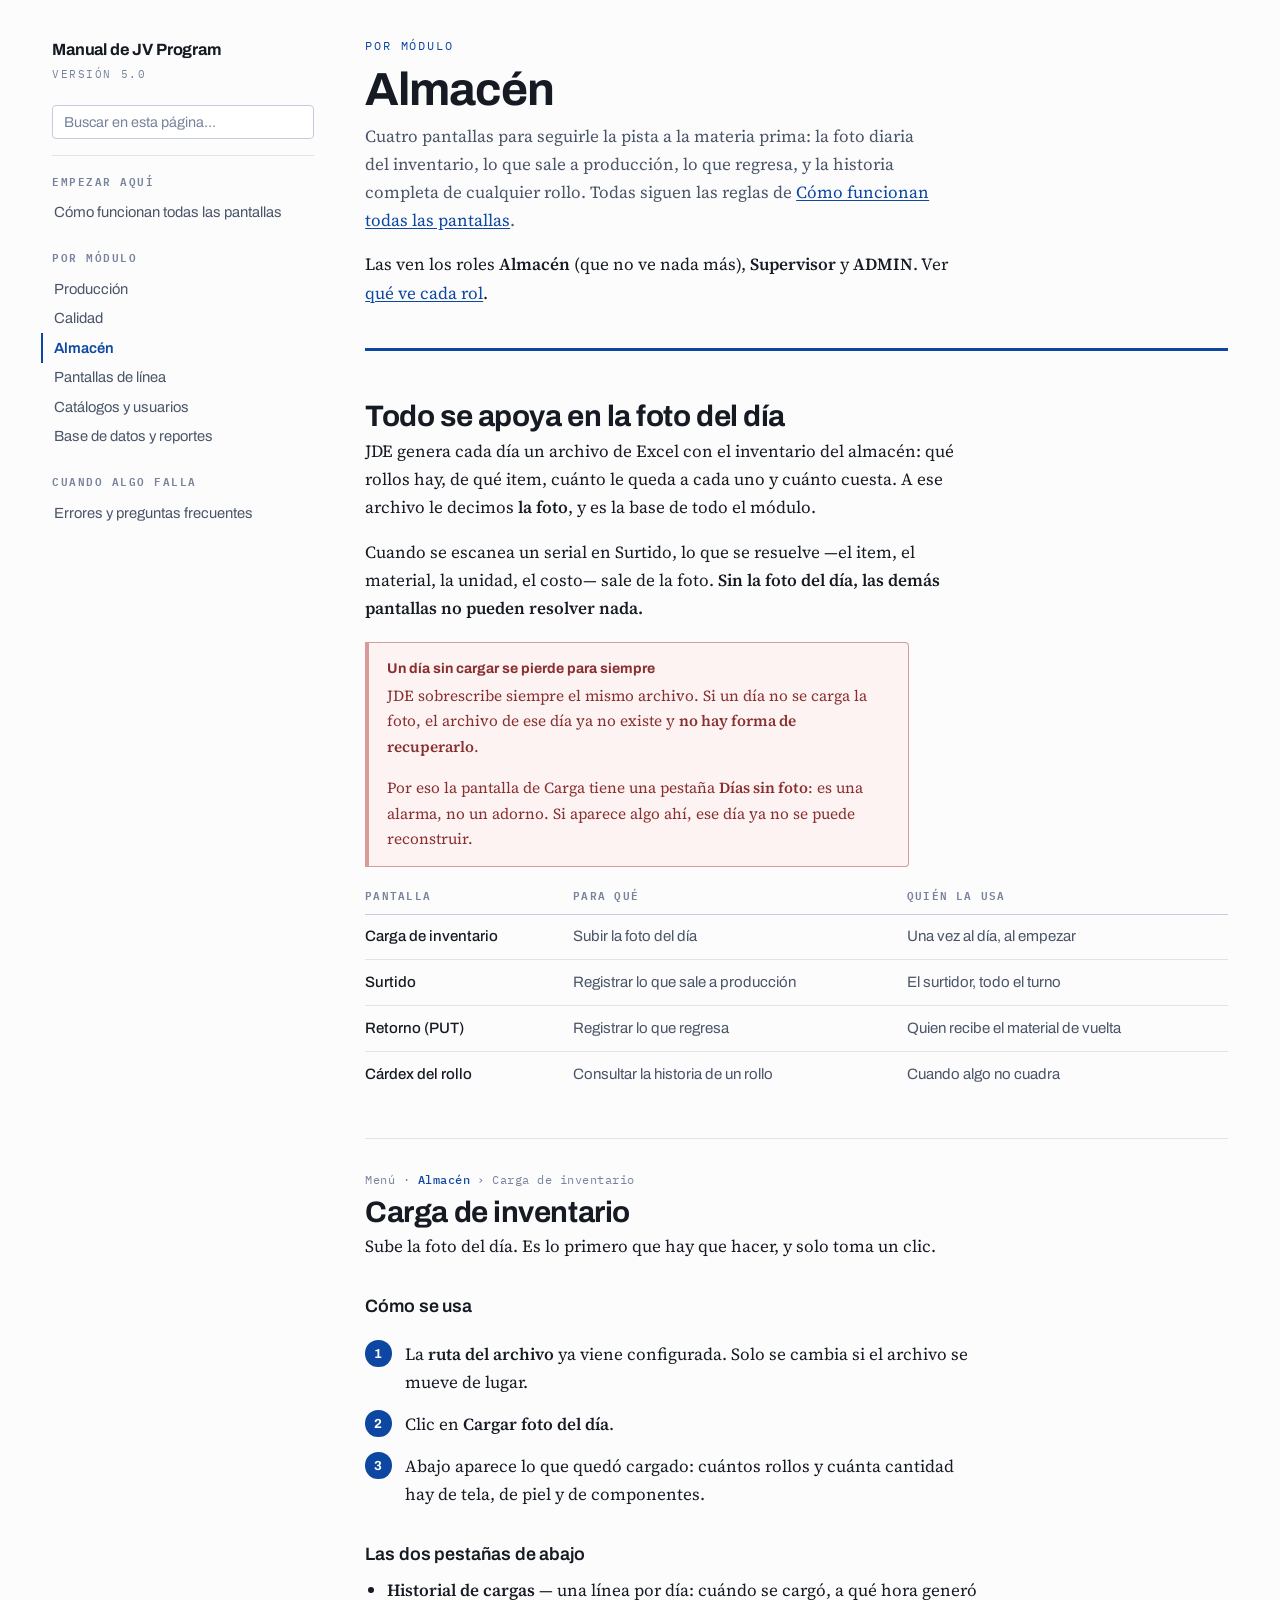
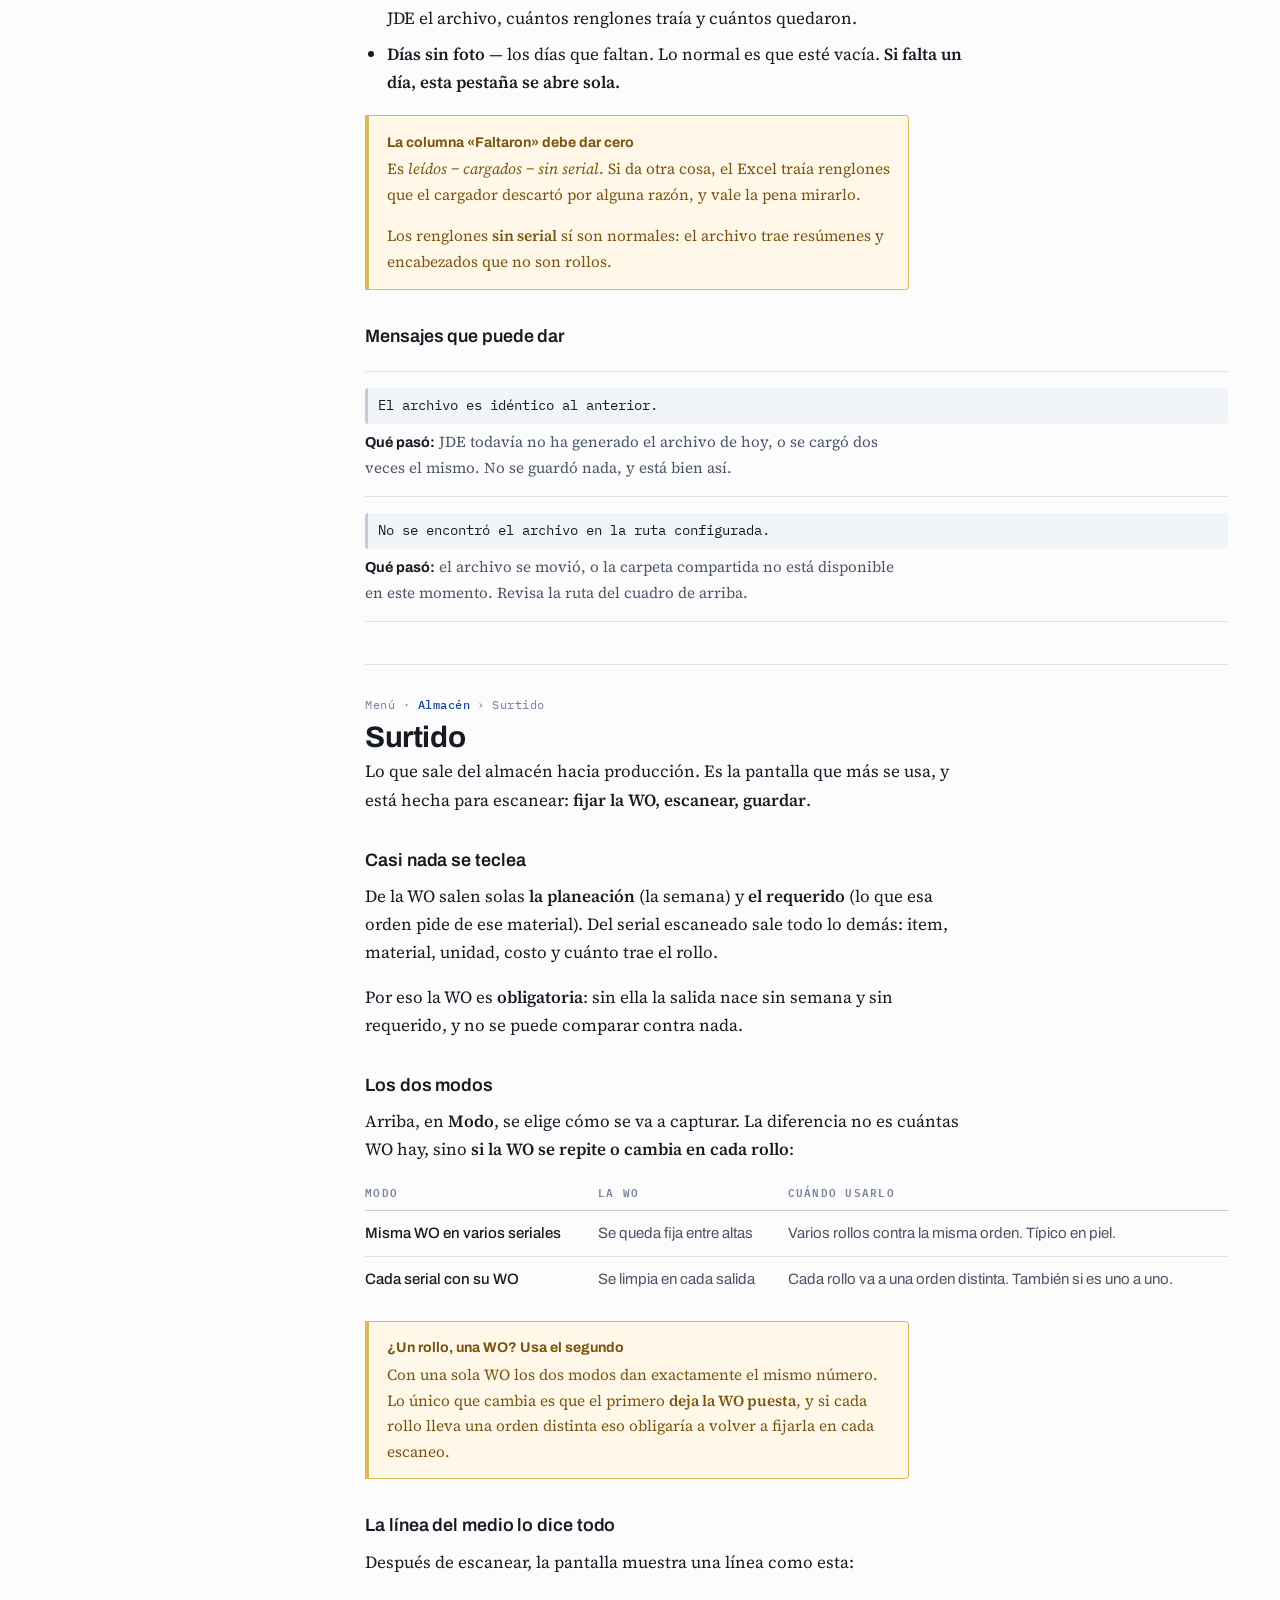
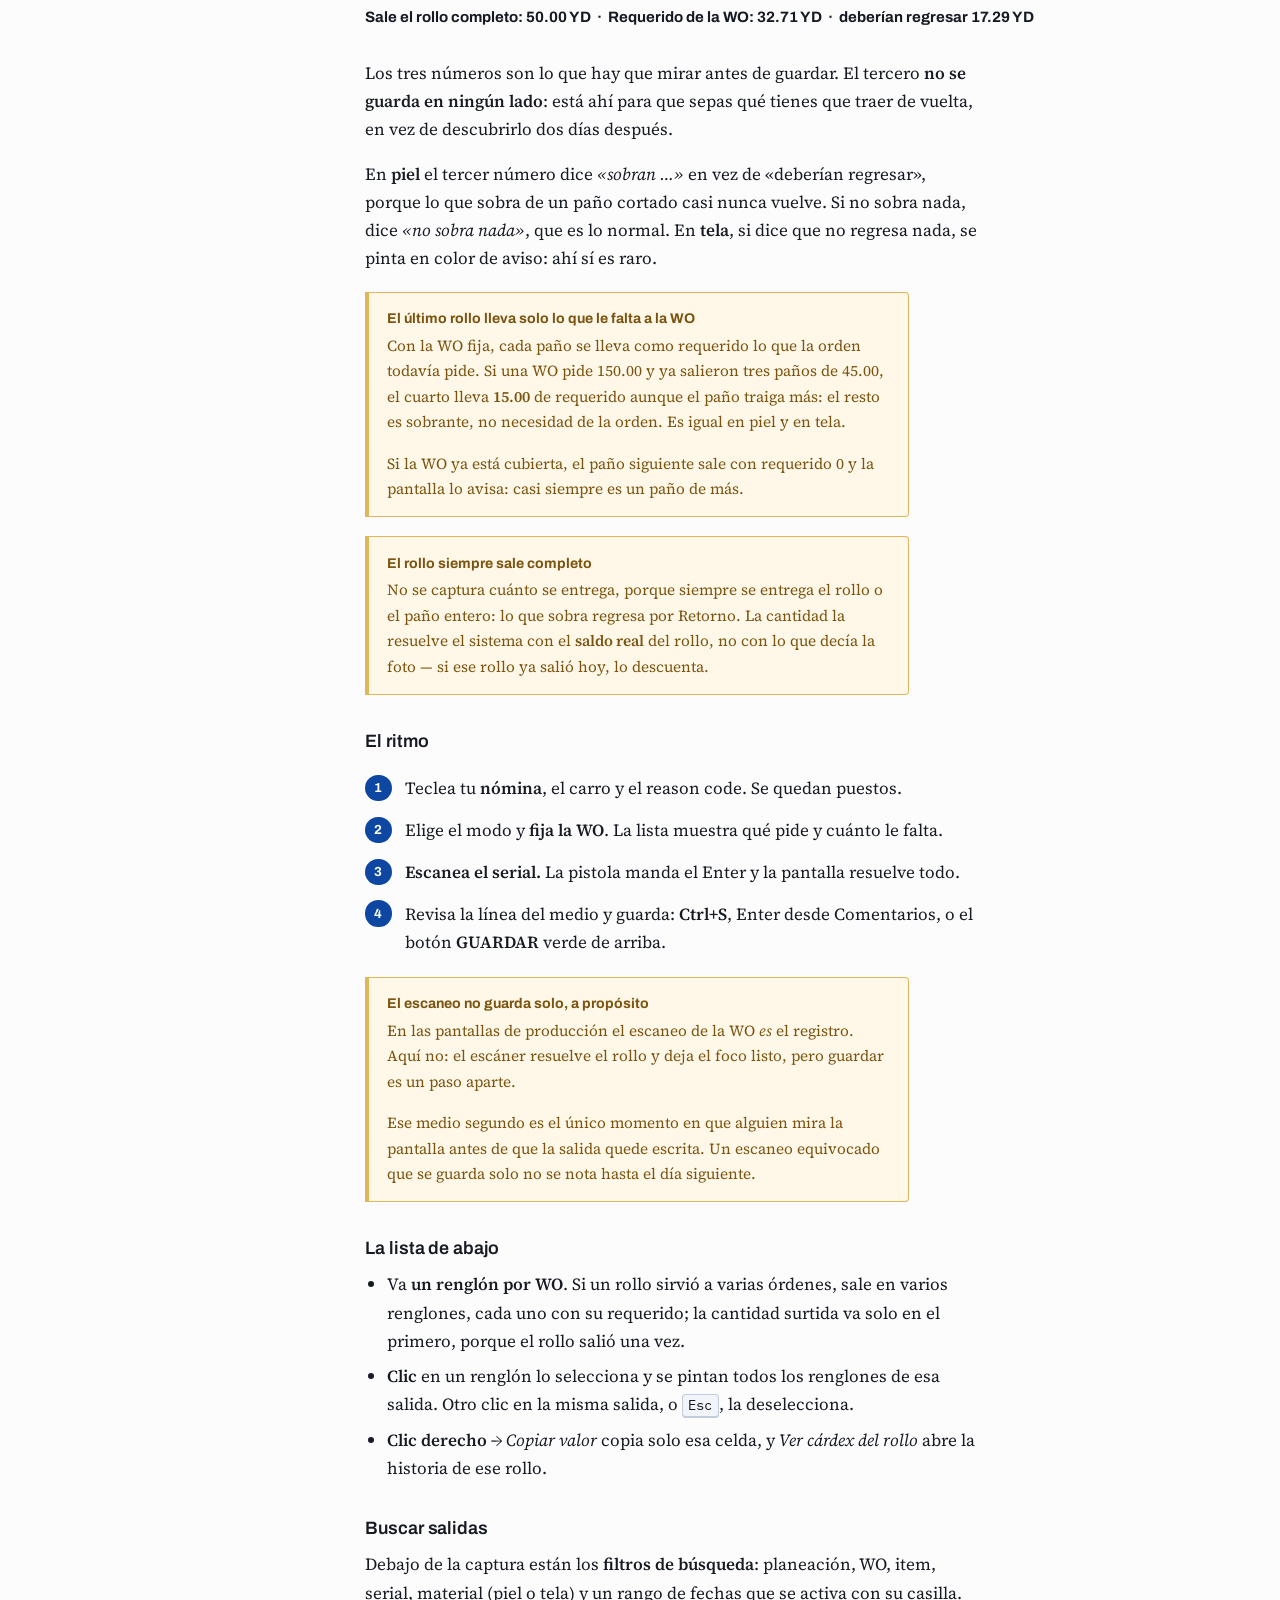
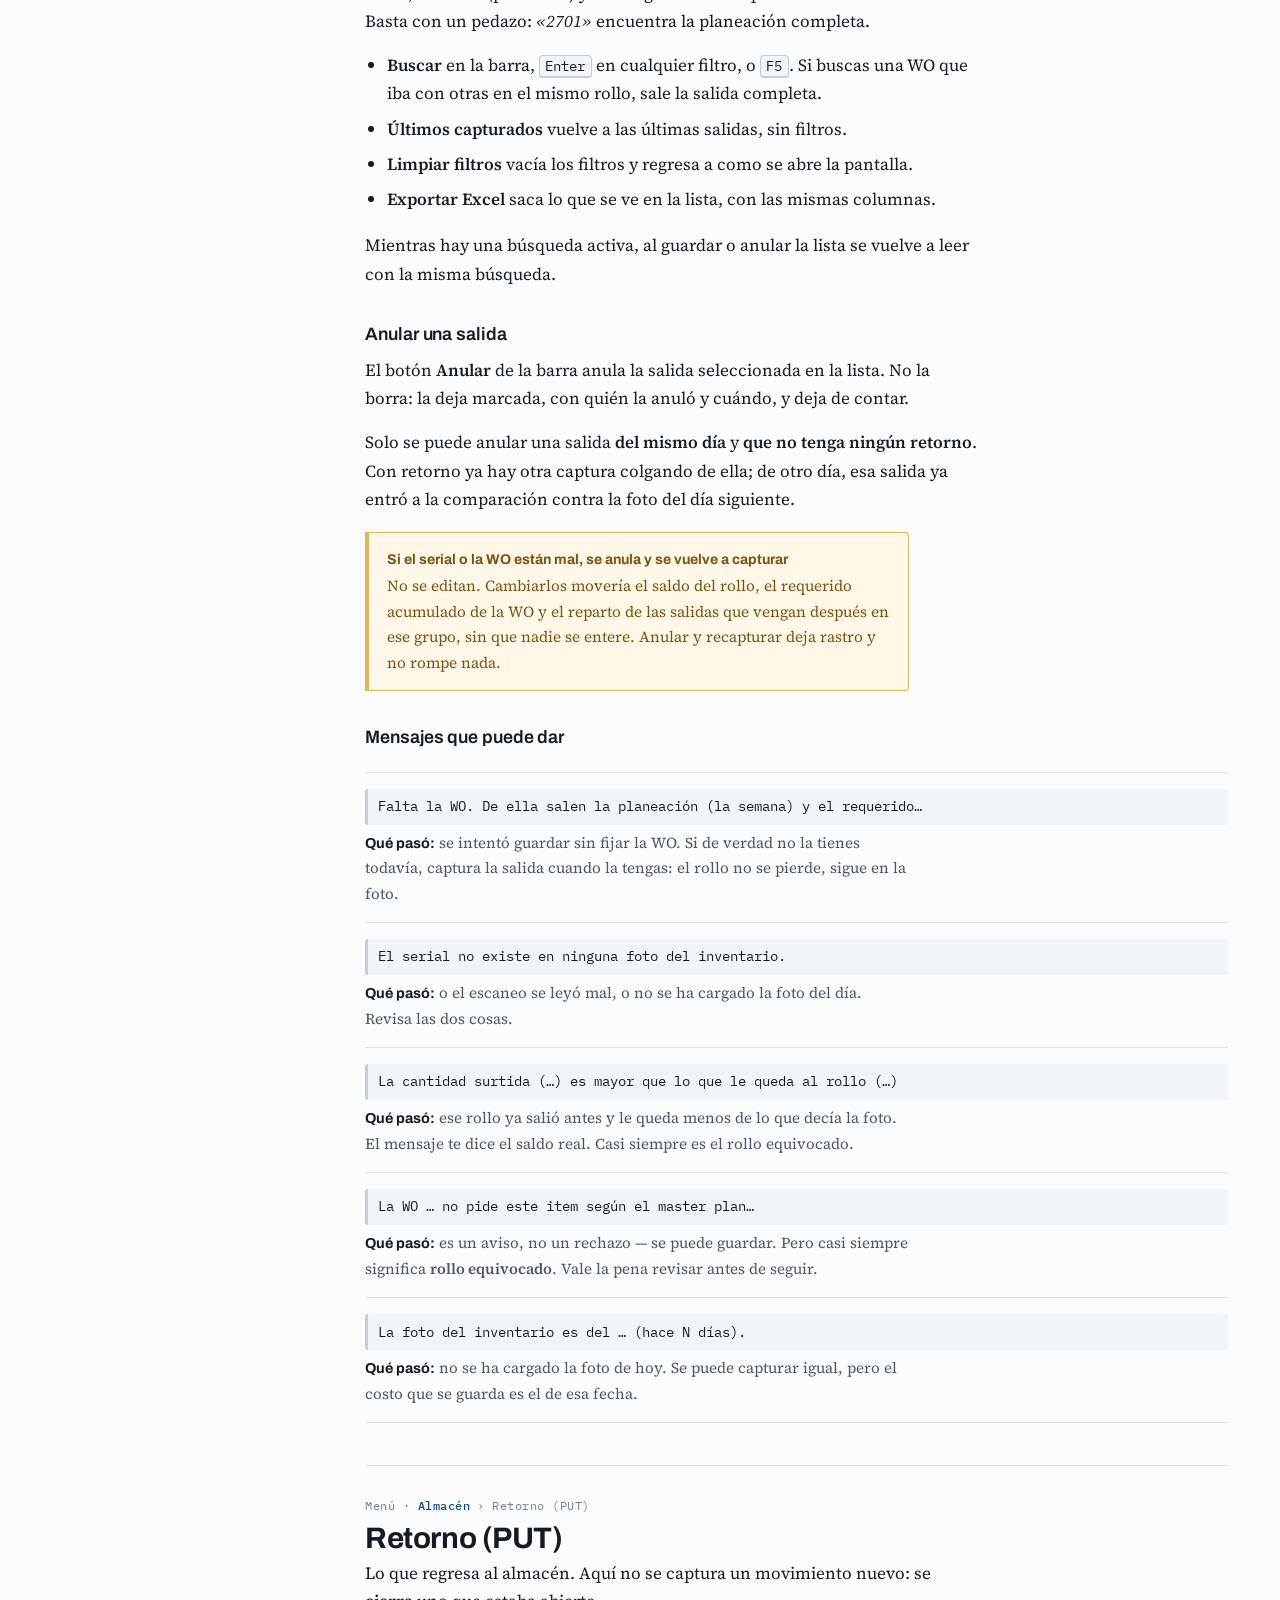
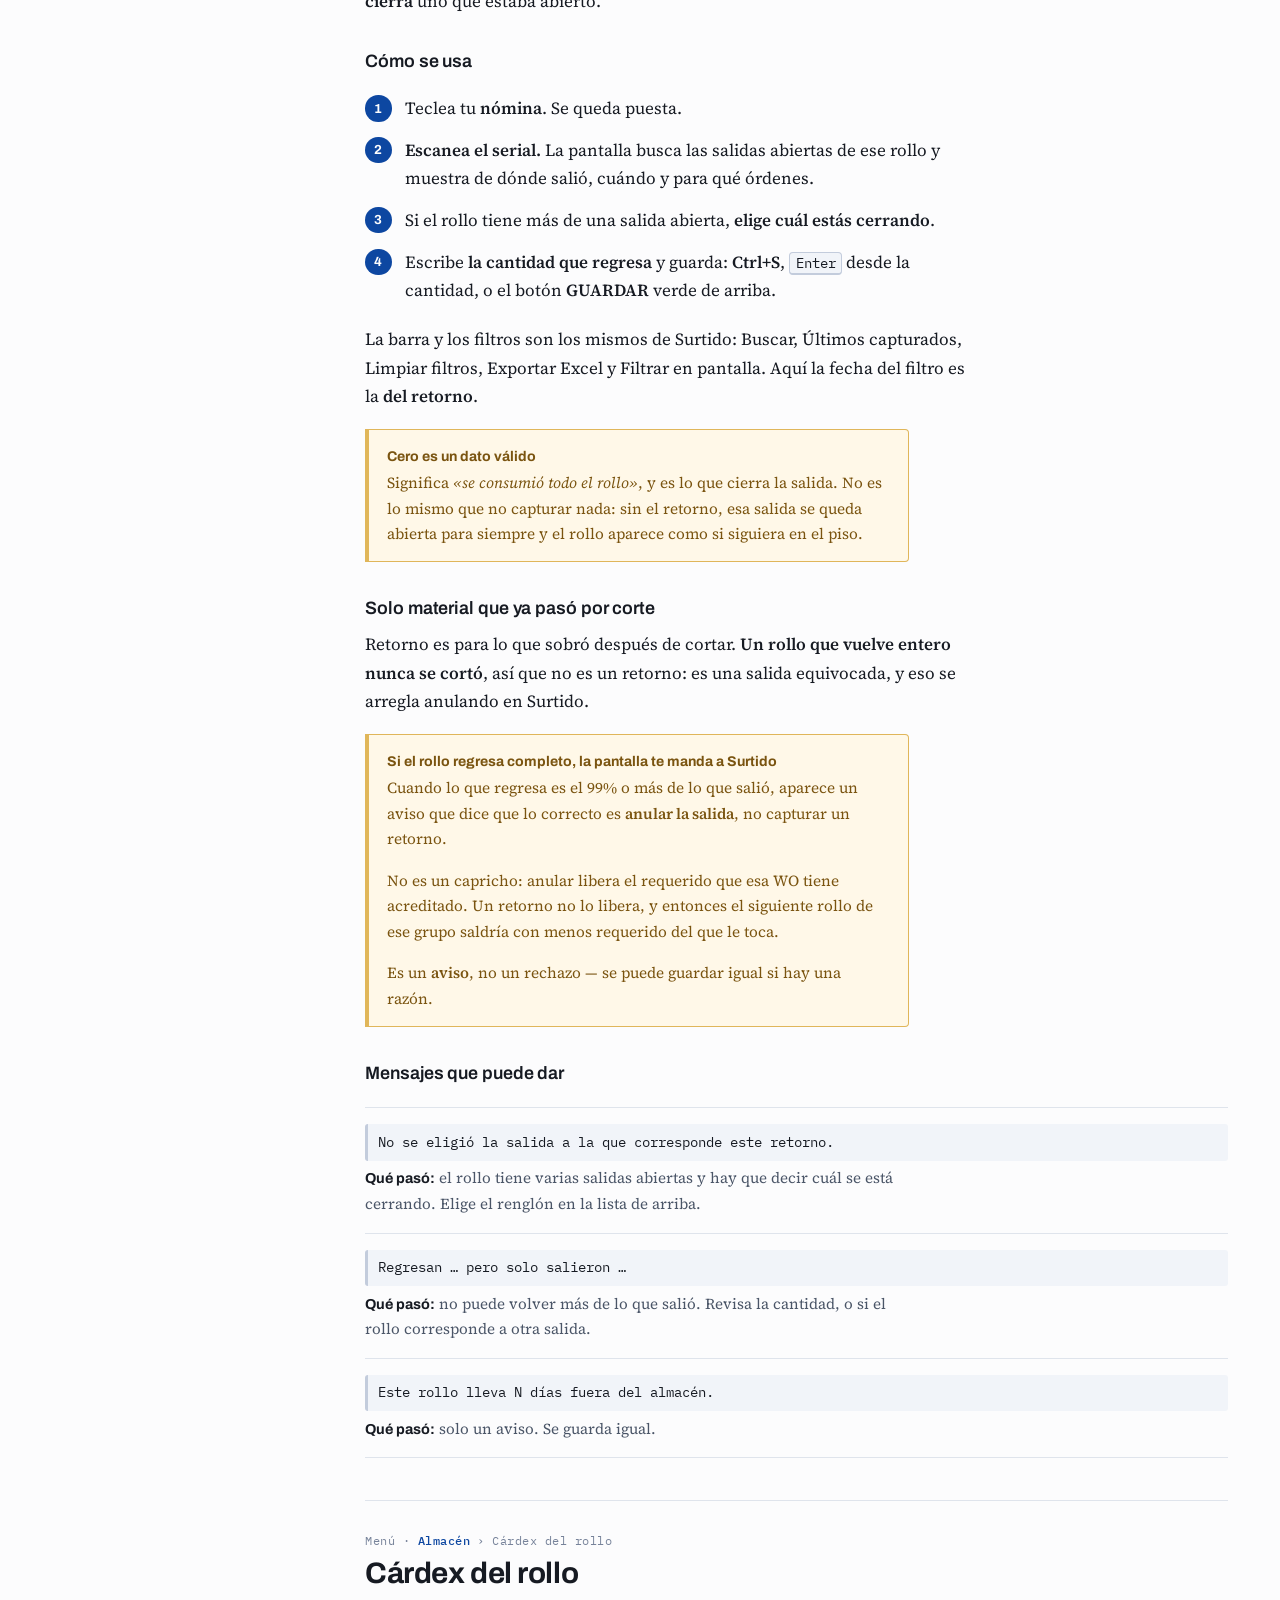
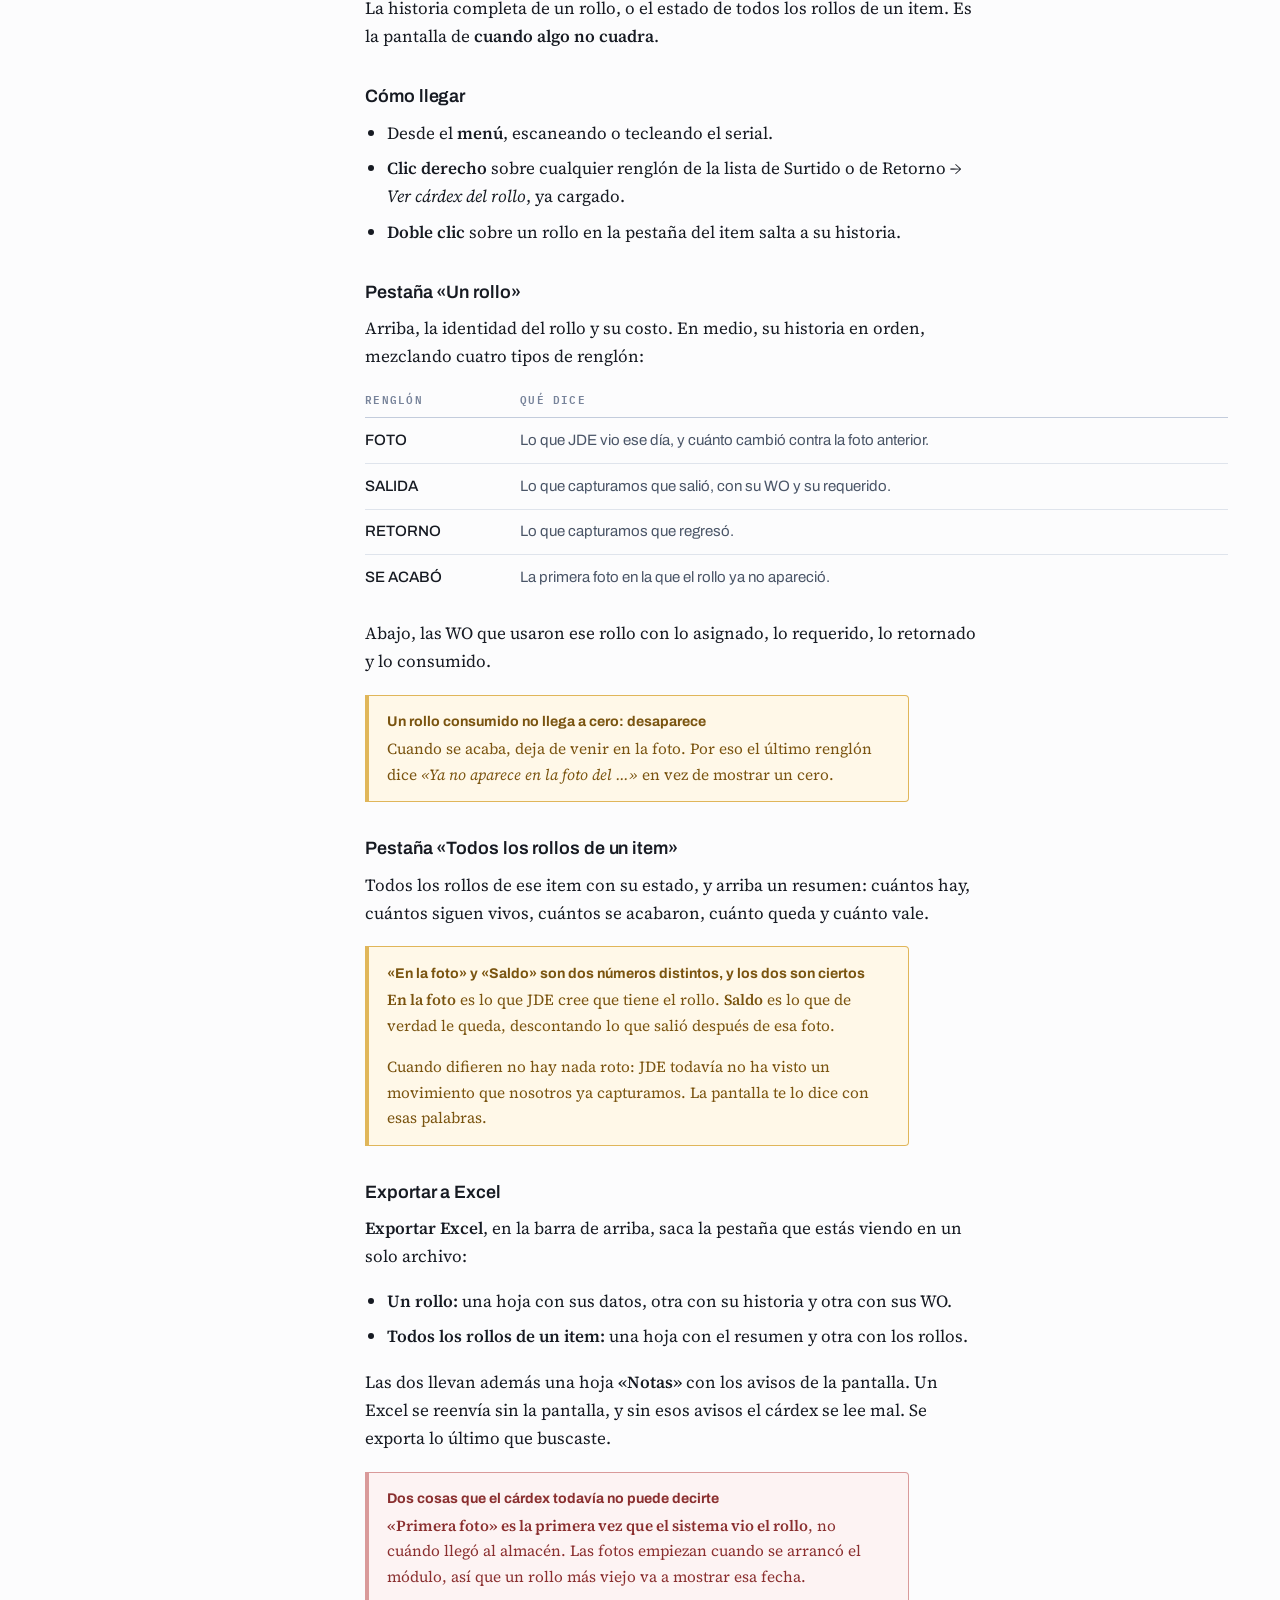
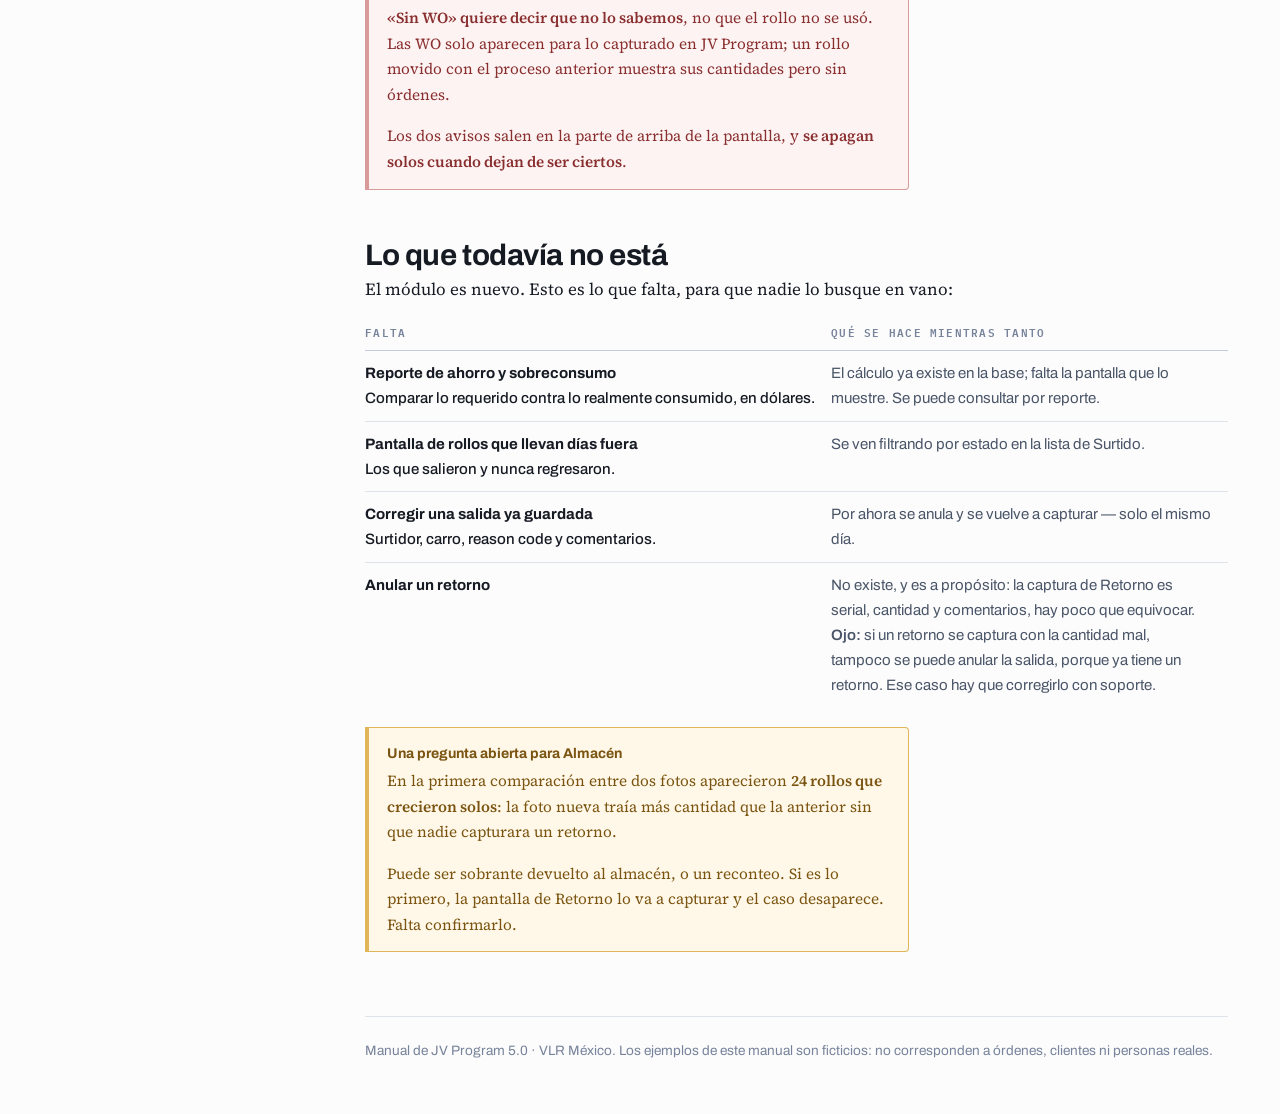
==== almacen.html @ bf4b9cc9 "Manual al dia: Almacen, Empaque, roles, SAM manual y recuadros de captura" ====
<!doctype html>
<html lang="es">
<head>
<meta charset="utf-8">
<meta name="viewport" content="width=device-width,initial-scale=1">
<title>Almacén · Manual de JV Program</title>
<meta name="description" content="Almacén: la foto diaria del inventario, el surtido de materia prima, el retorno y el cárdex del rollo.">
<link rel="preconnect" href="https://fonts.googleapis.com">
<link rel="preconnect" href="https://fonts.gstatic.com" crossorigin>
<link rel="stylesheet" href="https://fonts.googleapis.com/css2?family=Archivo:wght@600;700&family=IBM+Plex+Mono:wght@400;500;600&family=Source+Serif+4:opsz,wght@8..60,400;8..60,600&display=swap">
<link rel="stylesheet" href="estilo.css">
</head>
<body>
<div class="envoltura">

<aside class="lado">
  <a class="titulo" href="index.html">Manual de JV&nbsp;Program</a>
  <div class="sub">Versión 5.0</div>
  <input type="search" id="buscar" placeholder="Buscar en esta página…" aria-label="Buscar en esta página">
  <nav aria-label="Índice">
    <h4>Empezar aquí</h4>
    <a href="index.html">Cómo funcionan todas las pantallas</a>
    <h4>Por módulo</h4>
    <a href="produccion.html">Producción</a>
    <a href="calidad.html">Calidad</a>
    <a class="aqui" href="almacen.html">Almacén</a>
    <a href="lineas.html">Pantallas de línea</a>
    <a href="catalogos.html">Catálogos y usuarios</a>
    <a href="datos.html">Base de datos y reportes</a>
    <h4>Cuando algo falla</h4>
    <a href="preguntas.html">Errores y preguntas frecuentes</a>
  </nav>
</aside>

<main>
  <div class="portada">
    <p class="eyebrow">Por módulo</p>
    <h1>Almacén</h1>
    <p class="entrada">Cuatro pantallas para seguirle la pista a la materia prima: la foto
      diaria del inventario, lo que sale a producción, lo que regresa, y la historia
      completa de cualquier rollo. Todas siguen las reglas de
      <a href="index.html">Cómo funcionan todas las pantallas</a>.</p>
    <p>Las ven los roles <strong>Almacén</strong> (que no ve nada más),
      <strong>Supervisor</strong> y <strong>ADMIN</strong>. Ver
      <a href="catalogos.html#usuarios">qué ve cada rol</a>.</p>
  </div>

  <h2 id="la-foto">Todo se apoya en la foto del día</h2>
  <p>JDE genera cada día un archivo de Excel con el inventario del almacén: qué rollos hay,
    de qué item, cuánto le queda a cada uno y cuánto cuesta. A ese archivo le decimos
    <strong>la foto</strong>, y es la base de todo el módulo.</p>
  <p>Cuando se escanea un serial en Surtido, lo que se resuelve —el item, el material, la
    unidad, el costo— sale de la foto. <strong>Sin la foto del día, las demás pantallas no
    pueden resolver nada.</strong></p>

  <div class="yerro">
    <b>Un día sin cargar se pierde para siempre</b>
    <p>JDE sobrescribe siempre el mismo archivo. Si un día no se carga la foto, el archivo
      de ese día ya no existe y <strong>no hay forma de recuperarlo</strong>.</p>
    <p>Por eso la pantalla de Carga tiene una pestaña <strong>Días sin foto</strong>: es una
      alarma, no un adorno. Si aparece algo ahí, ese día ya no se puede reconstruir.</p>
  </div>

  <div class="tabla-caja">
  <table>
    <thead><tr><th>Pantalla</th><th>Para qué</th><th>Quién la usa</th></tr></thead>
    <tbody>
      <tr><td>Carga de inventario</td><td>Subir la foto del día</td><td>Una vez al día, al empezar</td></tr>
      <tr><td>Surtido</td><td>Registrar lo que sale a producción</td><td>El surtidor, todo el turno</td></tr>
      <tr><td>Retorno (PUT)</td><td>Registrar lo que regresa</td><td>Quien recibe el material de vuelta</td></tr>
      <tr><td>Cárdex del rollo</td><td>Consultar la historia de un rollo</td><td>Cuando algo no cuadra</td></tr>
    </tbody>
  </table>
  </div>

  <!-- ===================================================== -->
  <div class="pantalla" id="carga-inventario">
    <p class="ruta">Menú · <b>Almacén</b> › Carga de inventario</p>
    <h2 style="margin-top:0">Carga de inventario</h2>
    <p>Sube la foto del día. Es lo primero que hay que hacer, y solo toma un clic.</p>

    <h3>Cómo se usa</h3>
    <ol class="pasos">
      <li>La <strong>ruta del archivo</strong> ya viene configurada. Solo se cambia si el
        archivo se mueve de lugar.</li>
      <li>Clic en <strong>Cargar foto del día</strong>.</li>
      <li>Abajo aparece lo que quedó cargado: cuántos rollos y cuánta cantidad hay de tela,
        de piel y de componentes.</li>
    </ol>

    <h3>Las dos pestañas de abajo</h3>
    <ul>
      <li><strong>Historial de cargas</strong> — una línea por día: cuándo se cargó, a qué
        hora generó JDE el archivo, cuántos renglones traía y cuántos quedaron.</li>
      <li><strong>Días sin foto</strong> — los días que faltan. Lo normal es que esté vacía.
        <strong>Si falta un día, esta pestaña se abre sola.</strong></li>
    </ul>

    <div class="ojo">
      <b>La columna «Faltaron» debe dar cero</b>
      <p>Es <em>leídos − cargados − sin serial</em>. Si da otra cosa, el Excel traía
        renglones que el cargador descartó por alguna razón, y vale la pena mirarlo.</p>
      <p>Los renglones <strong>sin serial</strong> sí son normales: el archivo trae
        resúmenes y encabezados que no son rollos.</p>
    </div>

    <h3>Mensajes que puede dar</h3>
    <div class="mensajes">
      <div class="mensaje">
        <div class="dice">El archivo es idéntico al anterior.</div>
        <p class="quiere"><b>Qué pasó:</b> JDE todavía no ha generado el archivo de hoy, o
          se cargó dos veces el mismo. No se guardó nada, y está bien así.</p>
      </div>
      <div class="mensaje">
        <div class="dice">No se encontró el archivo en la ruta configurada.</div>
        <p class="quiere"><b>Qué pasó:</b> el archivo se movió, o la carpeta compartida no
          está disponible en este momento. Revisa la ruta del cuadro de arriba.</p>
      </div>
    </div>
  </div>

  <!-- ===================================================== -->
  <div class="pantalla" id="surtido">
    <p class="ruta">Menú · <b>Almacén</b> › Surtido</p>
    <h2 style="margin-top:0">Surtido</h2>
    <p>Lo que sale del almacén hacia producción. Es la pantalla que más se usa, y está hecha
      para escanear: <strong>fijar la WO, escanear, guardar</strong>.</p>

    <h3>Casi nada se teclea</h3>
    <p>De la WO salen solas <strong>la planeación</strong> (la semana) y <strong>el
      requerido</strong> (lo que esa orden pide de ese material). Del serial escaneado sale
      todo lo demás: item, material, unidad, costo y cuánto trae el rollo.</p>
    <p>Por eso la WO es <strong>obligatoria</strong>: sin ella la salida nace sin semana y
      sin requerido, y no se puede comparar contra nada.</p>

    <h3>Los dos modos</h3>
    <p>Arriba, en <strong>Modo</strong>, se elige cómo se va a capturar. La diferencia no es
      cuántas WO hay, sino <strong>si la WO se repite o cambia en cada rollo</strong>:</p>
    <div class="tabla-caja">
    <table>
      <thead><tr><th>Modo</th><th>La WO</th><th>Cuándo usarlo</th></tr></thead>
      <tbody>
        <tr><td>Misma WO en varios seriales</td><td>Se queda fija entre altas</td>
            <td>Varios rollos contra la misma orden. Típico en piel.</td></tr>
        <tr><td>Cada serial con su WO</td><td>Se limpia en cada salida</td>
            <td>Cada rollo va a una orden distinta. También si es uno a uno.</td></tr>
      </tbody>
    </table>
    </div>

    <div class="ojo">
      <b>¿Un rollo, una WO? Usa el segundo</b>
      <p>Con una sola WO los dos modos dan exactamente el mismo número. Lo único que cambia
        es que el primero <strong>deja la WO puesta</strong>, y si cada rollo lleva una orden
        distinta eso obligaría a volver a fijarla en cada escaneo.</p>
    </div>

    <h3>La línea del medio lo dice todo</h3>
    <p>Después de escanear, la pantalla muestra una línea como esta:</p>
    <div class="tabla-caja">
    <table>
      <tbody>
        <tr><td><b>Sale el rollo completo: 50.00 YD &nbsp;·&nbsp; Requerido de la WO: 32.71 YD
            &nbsp;·&nbsp; deberían regresar 17.29 YD</b></td></tr>
      </tbody>
    </table>
    </div>
    <p>Los tres números son lo que hay que mirar antes de guardar. El tercero
      <strong>no se guarda en ningún lado</strong>: está ahí para que sepas qué tienes que
      traer de vuelta, en vez de descubrirlo dos días después.</p>
    <p>En <strong>piel</strong> el tercer número dice <em>«sobran …»</em> en vez de
      «deberían regresar», porque lo que sobra de un paño cortado casi nunca vuelve. Si no
      sobra nada, dice <em>«no sobra nada»</em>, que es lo normal. En <strong>tela</strong>,
      si dice que no regresa nada, se pinta en color de aviso: ahí sí es raro.</p>

    <div class="ojo">
      <b>El último rollo lleva solo lo que le falta a la WO</b>
      <p>Con la WO fija, cada paño se lleva como requerido lo que la orden todavía pide. Si
        una WO pide 150.00 y ya salieron tres paños de 45.00, el cuarto lleva
        <strong>15.00</strong> de requerido aunque el paño traiga más: el resto es sobrante,
        no necesidad de la orden. Es igual en piel y en tela.</p>
      <p>Si la WO ya está cubierta, el paño siguiente sale con requerido 0 y la pantalla lo
        avisa: casi siempre es un paño de más.</p>
    </div>

    <div class="ojo">
      <b>El rollo siempre sale completo</b>
      <p>No se captura cuánto se entrega, porque siempre se entrega el rollo o el paño
        entero: lo que sobra regresa por Retorno. La cantidad la resuelve el sistema con el
        <strong>saldo real</strong> del rollo, no con lo que decía la foto — si ese rollo ya
        salió hoy, lo descuenta.</p>
    </div>

    <h3>El ritmo</h3>
    <ol class="pasos">
      <li>Teclea tu <strong>nómina</strong>, el carro y el reason code. Se quedan puestos.</li>
      <li>Elige el modo y <strong>fija la WO</strong>. La lista muestra qué pide y cuánto le
        falta.</li>
      <li><strong>Escanea el serial.</strong> La pistola manda el Enter y la pantalla
        resuelve todo.</li>
      <li>Revisa la línea del medio y guarda: <strong>Ctrl+S</strong>, Enter desde
        Comentarios, o el botón <strong>GUARDAR</strong> verde de arriba.</li>
    </ol>

    <div class="ojo">
      <b>El escaneo no guarda solo, a propósito</b>
      <p>En las pantallas de producción el escaneo de la WO <em>es</em> el registro. Aquí no:
        el escáner resuelve el rollo y deja el foco listo, pero guardar es un paso aparte.</p>
      <p>Ese medio segundo es el único momento en que alguien mira la pantalla antes de que
        la salida quede escrita. Un escaneo equivocado que se guarda solo no se nota hasta
        el día siguiente.</p>
    </div>

    <h3>La lista de abajo</h3>
    <ul>
      <li>Va <strong>un renglón por WO</strong>. Si un rollo sirvió a varias órdenes, sale en
        varios renglones, cada uno con su requerido; la cantidad surtida va solo en el primero,
        porque el rollo salió una vez.</li>
      <li><strong>Clic</strong> en un renglón lo selecciona y se pintan todos los renglones de
        esa salida. Otro clic en la misma salida, o <kbd>Esc</kbd>, la deselecciona.</li>
      <li><strong>Clic derecho</strong> → <em>Copiar valor</em> copia solo esa celda, y
        <em>Ver cárdex del rollo</em> abre la historia de ese rollo.</li>
    </ul>

    <h3>Buscar salidas</h3>
    <p>Debajo de la captura están los <strong>filtros de búsqueda</strong>: planeación, WO,
      item, serial, material (piel o tela) y un rango de fechas que se activa con su casilla.
      Basta con un pedazo: <em>«2701»</em> encuentra la planeación completa.</p>
    <ul>
      <li><strong>Buscar</strong> en la barra, <kbd>Enter</kbd> en cualquier filtro, o
        <kbd>F5</kbd>. Si buscas una WO que iba con otras en el mismo rollo, sale la salida
        completa.</li>
      <li><strong>Últimos capturados</strong> vuelve a las últimas salidas, sin filtros.</li>
      <li><strong>Limpiar filtros</strong> vacía los filtros y regresa a como se abre la
        pantalla.</li>
      <li><strong>Exportar Excel</strong> saca lo que se ve en la lista, con las mismas
        columnas.</li>
    </ul>
    <p>Mientras hay una búsqueda activa, al guardar o anular la lista se vuelve a leer con la
      misma búsqueda.</p>

    <h3>Anular una salida</h3>
    <p>El botón <strong>Anular</strong> de la barra anula la salida seleccionada en la lista.
      No la borra: la deja marcada, con quién la anuló y cuándo, y deja de contar.</p>
    <p>Solo se puede anular una salida <strong>del mismo día</strong> y <strong>que no tenga
      ningún retorno</strong>. Con retorno ya hay otra captura colgando de ella; de otro día,
      esa salida ya entró a la comparación contra la foto del día siguiente.</p>

    <div class="ojo">
      <b>Si el serial o la WO están mal, se anula y se vuelve a capturar</b>
      <p>No se editan. Cambiarlos movería el saldo del rollo, el requerido acumulado de la WO
        y el reparto de las salidas que vengan después en ese grupo, sin que nadie se entere.
        Anular y recapturar deja rastro y no rompe nada.</p>
    </div>

    <h3>Mensajes que puede dar</h3>
    <div class="mensajes">
      <div class="mensaje">
        <div class="dice">Falta la WO. De ella salen la planeación (la semana) y el requerido…</div>
        <p class="quiere"><b>Qué pasó:</b> se intentó guardar sin fijar la WO. Si de verdad
          no la tienes todavía, captura la salida cuando la tengas: el rollo no se pierde,
          sigue en la foto.</p>
      </div>
      <div class="mensaje">
        <div class="dice">El serial no existe en ninguna foto del inventario.</div>
        <p class="quiere"><b>Qué pasó:</b> o el escaneo se leyó mal, o no se ha cargado la
          foto del día. Revisa las dos cosas.</p>
      </div>
      <div class="mensaje">
        <div class="dice">La cantidad surtida (…) es mayor que lo que le queda al rollo (…)</div>
        <p class="quiere"><b>Qué pasó:</b> ese rollo ya salió antes y le queda menos de lo
          que decía la foto. El mensaje te dice el saldo real. Casi siempre es el rollo
          equivocado.</p>
      </div>
      <div class="mensaje">
        <div class="dice">La WO … no pide este item según el master plan…</div>
        <p class="quiere"><b>Qué pasó:</b> es un aviso, no un rechazo — se puede guardar. Pero
          casi siempre significa <strong>rollo equivocado</strong>. Vale la pena revisar antes
          de seguir.</p>
      </div>
      <div class="mensaje">
        <div class="dice">La foto del inventario es del … (hace N días).</div>
        <p class="quiere"><b>Qué pasó:</b> no se ha cargado la foto de hoy. Se puede capturar
          igual, pero el costo que se guarda es el de esa fecha.</p>
      </div>
    </div>
  </div>

  <!-- ===================================================== -->
  <div class="pantalla" id="retorno">
    <p class="ruta">Menú · <b>Almacén</b> › Retorno (PUT)</p>
    <h2 style="margin-top:0">Retorno (PUT)</h2>
    <p>Lo que regresa al almacén. Aquí no se captura un movimiento nuevo: se
      <strong>cierra</strong> uno que estaba abierto.</p>

    <h3>Cómo se usa</h3>
    <ol class="pasos">
      <li>Teclea tu <strong>nómina</strong>. Se queda puesta.</li>
      <li><strong>Escanea el serial.</strong> La pantalla busca las salidas abiertas de ese
        rollo y muestra de dónde salió, cuándo y para qué órdenes.</li>
      <li>Si el rollo tiene más de una salida abierta, <strong>elige cuál estás cerrando</strong>.</li>
      <li>Escribe <strong>la cantidad que regresa</strong> y guarda: <strong>Ctrl+S</strong>,
        <kbd>Enter</kbd> desde la cantidad, o el botón <strong>GUARDAR</strong> verde de
        arriba.</li>
    </ol>
    <p>La barra y los filtros son los mismos de Surtido: Buscar, Últimos capturados, Limpiar
      filtros, Exportar Excel y Filtrar en pantalla. Aquí la fecha del filtro es la
      <strong>del retorno</strong>.</p>

    <div class="ojo">
      <b>Cero es un dato válido</b>
      <p>Significa <em>«se consumió todo el rollo»</em>, y es lo que cierra la salida. No es
        lo mismo que no capturar nada: sin el retorno, esa salida se queda abierta para
        siempre y el rollo aparece como si siguiera en el piso.</p>
    </div>

    <h3>Solo material que ya pasó por corte</h3>
    <p>Retorno es para lo que sobró después de cortar. <strong>Un rollo que vuelve entero
      nunca se cortó</strong>, así que no es un retorno: es una salida equivocada, y eso se
      arregla anulando en Surtido.</p>

    <div class="ojo">
      <b>Si el rollo regresa completo, la pantalla te manda a Surtido</b>
      <p>Cuando lo que regresa es el 99% o más de lo que salió, aparece un aviso que dice que
        lo correcto es <strong>anular la salida</strong>, no capturar un retorno.</p>
      <p>No es un capricho: anular libera el requerido que esa WO tiene acreditado. Un retorno
        no lo libera, y entonces el siguiente rollo de ese grupo saldría con menos requerido
        del que le toca.</p>
      <p>Es un <strong>aviso</strong>, no un rechazo — se puede guardar igual si hay una razón.</p>
    </div>

    <h3>Mensajes que puede dar</h3>
    <div class="mensajes">
      <div class="mensaje">
        <div class="dice">No se eligió la salida a la que corresponde este retorno.</div>
        <p class="quiere"><b>Qué pasó:</b> el rollo tiene varias salidas abiertas y hay que
          decir cuál se está cerrando. Elige el renglón en la lista de arriba.</p>
      </div>
      <div class="mensaje">
        <div class="dice">Regresan … pero solo salieron …</div>
        <p class="quiere"><b>Qué pasó:</b> no puede volver más de lo que salió. Revisa la
          cantidad, o si el rollo corresponde a otra salida.</p>
      </div>
      <div class="mensaje">
        <div class="dice">Este rollo lleva N días fuera del almacén.</div>
        <p class="quiere"><b>Qué pasó:</b> solo un aviso. Se guarda igual.</p>
      </div>
    </div>
  </div>

  <!-- ===================================================== -->
  <div class="pantalla" id="cardex">
    <p class="ruta">Menú · <b>Almacén</b> › Cárdex del rollo</p>
    <h2 style="margin-top:0">Cárdex del rollo</h2>
    <p>La historia completa de un rollo, o el estado de todos los rollos de un item. Es la
      pantalla de <strong>cuando algo no cuadra</strong>.</p>

    <h3>Cómo llegar</h3>
    <ul>
      <li>Desde el <strong>menú</strong>, escaneando o tecleando el serial.</li>
      <li><strong>Clic derecho</strong> sobre cualquier renglón de la lista de Surtido o de
        Retorno → <em>Ver cárdex del rollo</em>, ya cargado.</li>
      <li><strong>Doble clic</strong> sobre un rollo en la pestaña del item salta a su
        historia.</li>
    </ul>

    <h3>Pestaña «Un rollo»</h3>
    <p>Arriba, la identidad del rollo y su costo. En medio, su historia en orden, mezclando
      cuatro tipos de renglón:</p>
    <div class="tabla-caja">
    <table>
      <thead><tr><th>Renglón</th><th>Qué dice</th></tr></thead>
      <tbody>
        <tr><td>FOTO</td><td>Lo que JDE vio ese día, y cuánto cambió contra la foto anterior.</td></tr>
        <tr><td>SALIDA</td><td>Lo que capturamos que salió, con su WO y su requerido.</td></tr>
        <tr><td>RETORNO</td><td>Lo que capturamos que regresó.</td></tr>
        <tr><td>SE ACABÓ</td><td>La primera foto en la que el rollo ya no apareció.</td></tr>
      </tbody>
    </table>
    </div>
    <p>Abajo, las WO que usaron ese rollo con lo asignado, lo requerido, lo retornado y lo
      consumido.</p>

    <div class="ojo">
      <b>Un rollo consumido no llega a cero: desaparece</b>
      <p>Cuando se acaba, deja de venir en la foto. Por eso el último renglón dice
        <em>«Ya no aparece en la foto del …»</em> en vez de mostrar un cero.</p>
    </div>

    <h3>Pestaña «Todos los rollos de un item»</h3>
    <p>Todos los rollos de ese item con su estado, y arriba un resumen: cuántos hay, cuántos
      siguen vivos, cuántos se acabaron, cuánto queda y cuánto vale.</p>

    <div class="ojo">
      <b>«En la foto» y «Saldo» son dos números distintos, y los dos son ciertos</b>
      <p><strong>En la foto</strong> es lo que JDE cree que tiene el rollo.
         <strong>Saldo</strong> es lo que de verdad le queda, descontando lo que salió
         después de esa foto.</p>
      <p>Cuando difieren no hay nada roto: JDE todavía no ha visto un movimiento que nosotros
        ya capturamos. La pantalla te lo dice con esas palabras.</p>
    </div>

    <h3>Exportar a Excel</h3>
    <p><strong>Exportar Excel</strong>, en la barra de arriba, saca la pestaña que estás
      viendo en un solo archivo:</p>
    <ul>
      <li><strong>Un rollo:</strong> una hoja con sus datos, otra con su historia y otra con
        sus WO.</li>
      <li><strong>Todos los rollos de un item:</strong> una hoja con el resumen y otra con los
        rollos.</li>
    </ul>
    <p>Las dos llevan además una hoja <strong>«Notas»</strong> con los avisos de la pantalla.
      Un Excel se reenvía sin la pantalla, y sin esos avisos el cárdex se lee mal. Se exporta
      lo último que buscaste.</p>

    <div class="yerro">
      <b>Dos cosas que el cárdex todavía no puede decirte</b>
      <p><strong>«Primera foto» es la primera vez que el sistema vio el rollo</strong>, no
        cuándo llegó al almacén. Las fotos empiezan cuando se arrancó el módulo, así que un
        rollo más viejo va a mostrar esa fecha.</p>
      <p><strong>«Sin WO» quiere decir que no lo sabemos</strong>, no que el rollo no se usó.
        Las WO solo aparecen para lo capturado en JV Program; un rollo movido con el proceso
        anterior muestra sus cantidades pero sin órdenes.</p>
      <p>Los dos avisos salen en la parte de arriba de la pantalla, y <strong>se apagan solos
        cuando dejan de ser ciertos</strong>.</p>
    </div>
  </div>

  <!-- ===================================================== -->
  <h2 id="pendientes">Lo que todavía no está</h2>
  <p>El módulo es nuevo. Esto es lo que falta, para que nadie lo busque en vano:</p>

  <div class="tabla-caja">
  <table>
    <thead><tr><th>Falta</th><th>Qué se hace mientras tanto</th></tr></thead>
    <tbody>
      <tr><td><b>Reporte de ahorro y sobreconsumo</b><br>Comparar lo requerido contra lo
          realmente consumido, en dólares.</td>
          <td>El cálculo ya existe en la base; falta la pantalla que lo muestre. Se puede
            consultar por reporte.</td></tr>
      <tr><td><b>Pantalla de rollos que llevan días fuera</b><br>Los que salieron y nunca
          regresaron.</td>
          <td>Se ven filtrando por estado en la lista de Surtido.</td></tr>
      <tr><td><b>Corregir una salida ya guardada</b><br>Surtidor, carro, reason code y
          comentarios.</td>
          <td>Por ahora se anula y se vuelve a capturar — solo el mismo día.</td></tr>
      <tr><td><b>Anular un retorno</b></td>
          <td>No existe, y es a propósito: la captura de Retorno es serial, cantidad y
            comentarios, hay poco que equivocar.
            <strong>Ojo:</strong> si un retorno se captura con la cantidad mal, tampoco se
            puede anular la salida, porque ya tiene un retorno. Ese caso hay que corregirlo
            con soporte.</td></tr>
    </tbody>
  </table>
  </div>

  <div class="ojo">
    <b>Una pregunta abierta para Almacén</b>
    <p>En la primera comparación entre dos fotos aparecieron <strong>24 rollos que
      crecieron solos</strong>: la foto nueva traía más cantidad que la anterior sin que
      nadie capturara un retorno.</p>
    <p>Puede ser sobrante devuelto al almacén, o un reconteo. Si es lo primero, la pantalla
      de Retorno lo va a capturar y el caso desaparece. Falta confirmarlo.</p>
  </div>

  <div id="sinresultados">No hay nada con esa palabra en esta página.</div>

  <footer>
    <p>Manual de JV Program 5.0 · VLR México. Los ejemplos de este manual son ficticios:
      no corresponden a órdenes, clientes ni personas reales.</p>
  </footer>
</main>

</div>
<script src="buscar.js"></script>
</body>
</html>
---- estilo.css ----
/* ==========================================================================
   Manual de JV Program — hoja de estilo única.
   Azul VLR (#0D47A1) tomado de la propia aplicación, para que el manual y el
   sistema se vean como una sola cosa. Neutros con sesgo frío hacia ese azul.
   ========================================================================== */

:root{
  --acento:#0D47A1;
  --acento-vivo:#1B62D4;
  --papel:#FCFCFD;
  --tarjeta:#FFFFFF;
  --tinta:#161A22;
  --tinta-suave:#4A5567;
  --tenue:#77839A;
  --borde:#DFE4EC;
  --borde-fuerte:#C3CCDC;
  --marca-ojo:#FFF8E8;
  --marca-ojo-borde:#E0B65A;
  --marca-ojo-texto:#7A5410;
  --marca-error:#FDF3F3;
  --marca-error-borde:#D99A9A;
  --marca-error-texto:#8A2F2F;
  --codigo-fondo:#F1F4F9;

  --display:"Archivo","Segoe UI",system-ui,sans-serif;
  --texto:"Source Serif 4",Georgia,"Times New Roman",serif;
  --mono:"IBM Plex Mono",Consolas,ui-monospace,monospace;
}

@media (prefers-color-scheme:dark){
  :root:not([data-theme="light"]){
    --acento:#7FB0F2;
    --acento-vivo:#A5C8F8;
    --papel:#0E1319;
    --tarjeta:#151C25;
    --tinta:#E8EDF5;
    --tinta-suave:#B3BFD1;
    --tenue:#8492A8;
    --borde:#26313F;
    --borde-fuerte:#3A4757;
    --marca-ojo:#231D0E;
    --marca-ojo-borde:#6E5620;
    --marca-ojo-texto:#E8C87A;
    --marca-error:#251616;
    --marca-error-borde:#6E3535;
    --marca-error-texto:#E8A0A0;
    --codigo-fondo:#1A222D;
  }
}
:root[data-theme="dark"]{
  --acento:#7FB0F2;
  --acento-vivo:#A5C8F8;
  --papel:#0E1319;
  --tarjeta:#151C25;
  --tinta:#E8EDF5;
  --tinta-suave:#B3BFD1;
  --tenue:#8492A8;
  --borde:#26313F;
  --borde-fuerte:#3A4757;
  --marca-ojo:#231D0E;
  --marca-ojo-borde:#6E5620;
  --marca-ojo-texto:#E8C87A;
  --marca-error:#251616;
  --marca-error-borde:#6E3535;
  --marca-error-texto:#E8A0A0;
  --codigo-fondo:#1A222D;
}

*{box-sizing:border-box}

html{scroll-behavior:smooth;scroll-padding-top:20px}
@media (prefers-reduced-motion:reduce){html{scroll-behavior:auto}*{transition:none!important}}

body{
  margin:0;
  background:var(--papel);
  color:var(--tinta);
  font-family:var(--texto);
  font-size:17px;
  line-height:1.66;
  -webkit-font-smoothing:antialiased;
}

/* ---------- armazón ---------- */
.envoltura{
  display:grid;
  grid-template-columns:262px minmax(0,1fr);
  gap:clamp(24px,4vw,64px);
  max-width:1240px;
  margin:0 auto;
  padding-block:clamp(24px,4vh,48px);
  padding-left:clamp(16px,3vw,32px);
  padding-right:clamp(16px,3vw,32px);
  align-items:start;
}

/* ---------- navegación lateral ---------- */
.lado{position:sticky;top:clamp(16px,3vh,32px);font-family:var(--display)}
.lado .titulo{
  font-weight:700;font-size:1.02rem;letter-spacing:-.01em;
  margin:0 0 .15rem;color:var(--tinta);text-decoration:none;display:block;
}
.lado .sub{font-family:var(--mono);font-size:.7rem;letter-spacing:.14em;text-transform:uppercase;color:var(--tenue);margin-bottom:1.3rem}
.lado nav{border-top:1px solid var(--borde);padding-top:1rem}
.lado nav h4{
  font-family:var(--mono);font-size:.68rem;letter-spacing:.14em;text-transform:uppercase;
  color:var(--tenue);margin:1.3rem 0 .5rem;font-weight:600;
}
.lado nav h4:first-child{margin-top:0}
.lado nav a{
  display:block;font-size:.92rem;line-height:1.4;padding:.28rem 0;
  color:var(--tinta-suave);text-decoration:none;border-left:2px solid transparent;padding-left:.7rem;margin-left:-.7rem;
}
.lado nav a:hover{color:var(--acento);border-left-color:var(--borde-fuerte)}
.lado nav a.aqui{color:var(--acento);font-weight:600;border-left-color:var(--acento)}

#buscar{
  width:100%;font-family:var(--display);font-size:.9rem;
  padding:.5rem .7rem;margin-bottom:1rem;
  border:1px solid var(--borde-fuerte);border-radius:4px;
  background:var(--tarjeta);color:var(--tinta);
}
#buscar::placeholder{color:var(--tenue)}
#sinresultados{display:none;font-family:var(--display);color:var(--tenue);font-size:.95rem;padding:2rem 0}

/* ---------- contenido ---------- */
main{min-width:0}
.portada{border-bottom:3px solid var(--acento);padding-bottom:1.6rem;margin-bottom:2.4rem}
.eyebrow{font-family:var(--mono);font-size:.72rem;letter-spacing:.16em;text-transform:uppercase;color:var(--acento);margin:0 0 .6rem}

h1{
  font-family:var(--display);font-weight:700;
  font-size:clamp(2rem,4.4vw,2.9rem);line-height:1.06;letter-spacing:-.022em;
  margin:0 0 .5rem;text-wrap:balance;
}
h2{
  font-family:var(--display);font-weight:700;
  font-size:clamp(1.4rem,2.6vw,1.85rem);line-height:1.16;letter-spacing:-.015em;
  margin:3rem 0 .2rem;text-wrap:balance;scroll-margin-top:20px;
}
h3{
  font-family:var(--display);font-weight:600;font-size:1.12rem;
  margin:2rem 0 .4rem;letter-spacing:-.005em;scroll-margin-top:20px;
}
h4{font-family:var(--display);font-weight:600;font-size:.98rem;margin:1.4rem 0 .3rem}

p{margin:0 0 1rem;max-width:68ch}
.entrada{font-size:1.06rem;color:var(--tinta-suave);max-width:64ch}
.chico{font-size:.92rem;color:var(--tinta-suave)}
ul,ol{max-width:68ch;padding-left:1.35rem;margin:0 0 1.1rem}
li{margin-bottom:.45rem}
li>ul,li>ol{margin-top:.45rem}
a{color:var(--acento);text-underline-offset:2px}
a:hover{color:var(--acento-vivo)}
strong{font-weight:600}
hr{border:none;border-top:1px solid var(--borde);margin:2.6rem 0}

kbd{
  font-family:var(--mono);font-size:.82em;
  background:var(--codigo-fondo);border:1px solid var(--borde-fuerte);
  border-bottom-width:2px;border-radius:4px;padding:.08em .4em;
  color:var(--tinta);white-space:nowrap;
}
code{
  font-family:var(--mono);font-size:.87em;
  background:var(--codigo-fondo);padding:.1em .35em;border-radius:3px;color:var(--tinta);
}

/* ---------- pieza: pantalla ---------- */
.pantalla{
  border-top:1px solid var(--borde);
  padding-top:1.9rem;margin-top:2.6rem;
}
.pantalla:first-of-type{border-top:none;margin-top:1.4rem;padding-top:0}
.ruta{
  font-family:var(--mono);font-size:.76rem;color:var(--tenue);
  letter-spacing:.04em;margin:0 0 .3rem;
}
.ruta b{color:var(--acento);font-weight:500}

/* ---------- pieza: pasos ---------- */
ol.pasos{list-style:none;padding:0;counter-reset:p;margin:1.1rem 0 1.3rem}
ol.pasos>li{
  counter-increment:p;position:relative;padding-left:2.5rem;margin-bottom:.85rem;
}
ol.pasos>li::before{
  content:counter(p);position:absolute;left:0;top:.06em;
  width:1.65rem;height:1.65rem;border-radius:50%;
  background:var(--acento);color:var(--papel);
  font-family:var(--display);font-weight:700;font-size:.82rem;
  display:grid;place-items:center;
}

/* ---------- pieza: avisos ---------- */
.ojo,.yerro{
  border:1px solid;border-left-width:4px;border-radius:0 4px 4px 0;
  padding:.9rem 1.1rem;margin:1.2rem 0;font-size:.96rem;max-width:68ch;
}
.ojo{background:var(--marca-ojo);border-color:var(--marca-ojo-borde);color:var(--marca-ojo-texto)}
.yerro{background:var(--marca-error);border-color:var(--marca-error-borde);color:var(--marca-error-texto)}
.ojo p:last-child,.yerro p:last-child{margin-bottom:0}
.ojo b,.yerro b{font-family:var(--display);display:block;font-size:.88rem;margin-bottom:.15rem}

/* ---------- pieza: mensaje del sistema ---------- */
.mensajes{display:flex;flex-direction:column;gap:0;margin:1.2rem 0}
.mensaje{
  display:grid;grid-template-columns:minmax(0,1fr);gap:.3rem;
  padding:1rem 0;border-top:1px solid var(--borde);
}
.mensaje:last-child{border-bottom:1px solid var(--borde)}
.mensaje .dice{
  font-family:var(--mono);font-size:.88rem;color:var(--tinta);
  background:var(--codigo-fondo);padding:.4rem .6rem;border-radius:3px;
  border-left:3px solid var(--borde-fuerte);
}
.mensaje .quiere{font-size:.95rem;color:var(--tinta-suave);margin:0}
.mensaje .quiere b{color:var(--tinta);font-family:var(--display);font-size:.9rem}

/* ---------- pieza: tabla ---------- */
.tabla-caja{overflow-x:auto;margin:1.2rem 0}
table{border-collapse:collapse;width:100%;font-size:.94rem;font-family:var(--display)}
th{
  text-align:left;font-family:var(--mono);font-size:.7rem;letter-spacing:.11em;
  text-transform:uppercase;color:var(--tenue);font-weight:600;
  padding:0 1rem .55rem 0;border-bottom:1px solid var(--borde-fuerte);
}
td{padding:.62rem 1rem .62rem 0;border-bottom:1px solid var(--borde);vertical-align:top;color:var(--tinta-suave)}
td:first-child{color:var(--tinta);font-weight:500;white-space:nowrap}
tbody tr:last-child td{border-bottom:none}

/* ---------- pieza: preguntas ---------- */
.pregunta{border-top:1px solid var(--borde);padding:1.4rem 0}
.pregunta:last-child{border-bottom:1px solid var(--borde)}
.pregunta h3{margin:0 0 .5rem;font-size:1.05rem;color:var(--tinta)}
.pregunta p:last-child{margin-bottom:0}

/* ---------- pie ---------- */
footer{
  margin-top:4rem;padding-top:1.4rem;border-top:1px solid var(--borde);
  font-family:var(--display);font-size:.85rem;color:var(--tenue);
}
footer p{max-width:none}

/* ---------- pantallas chicas ---------- */
@media (max-width:860px){
  .envoltura{grid-template-columns:minmax(0,1fr);gap:1.6rem}
  .lado{position:static}
  .lado nav{max-height:none}
  body{font-size:16.5px}
}
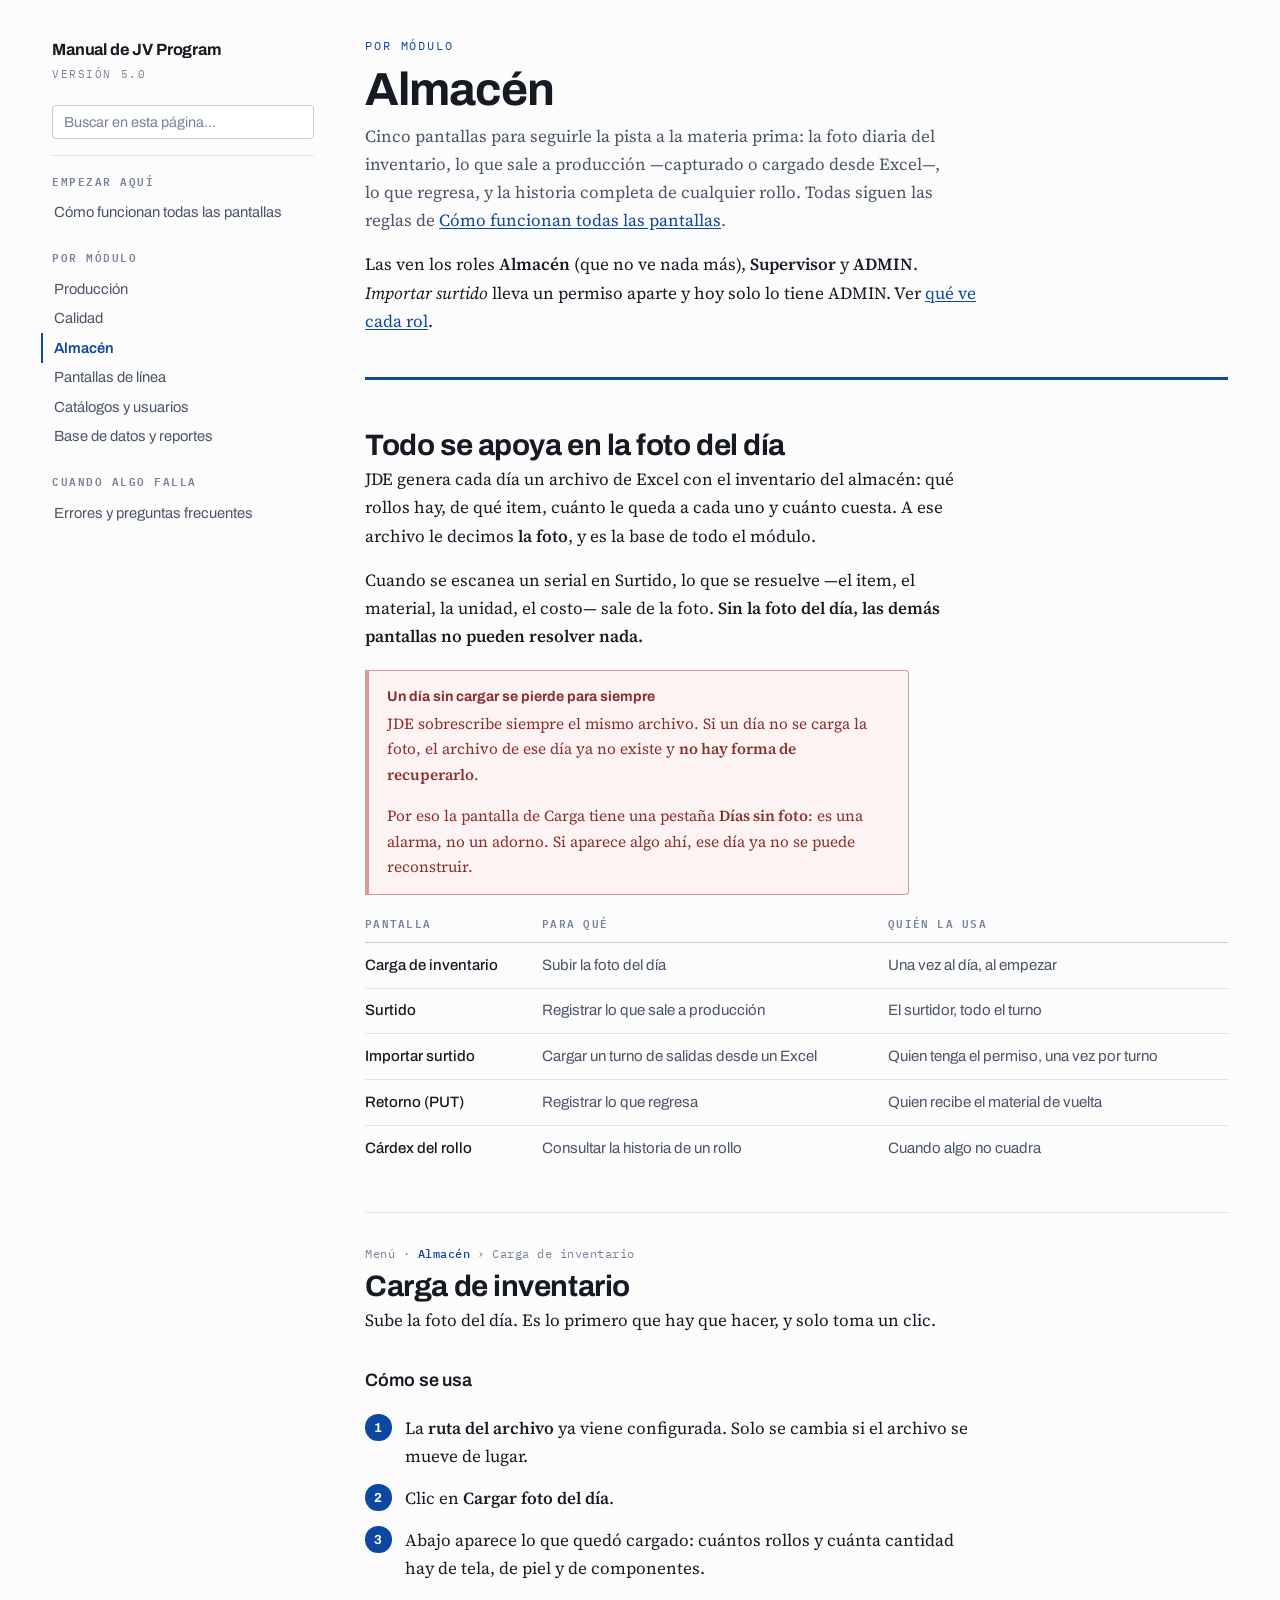
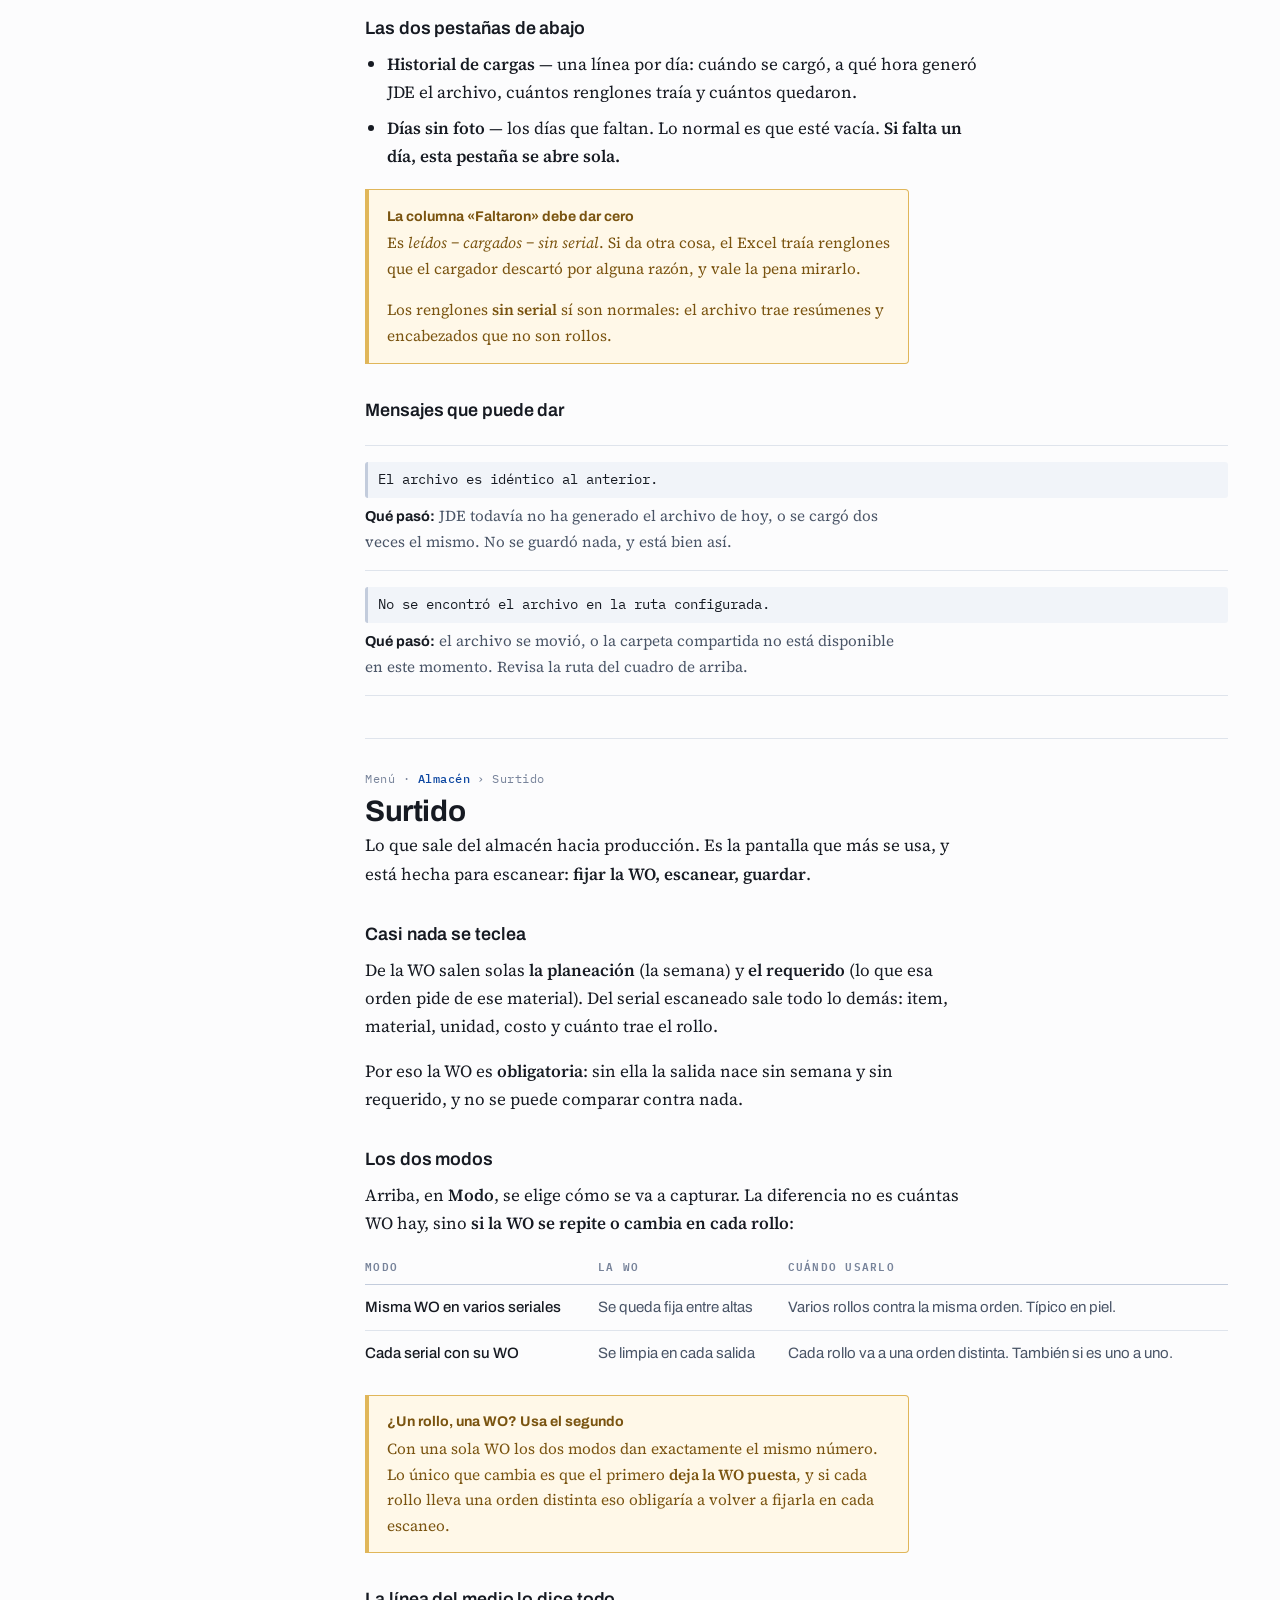
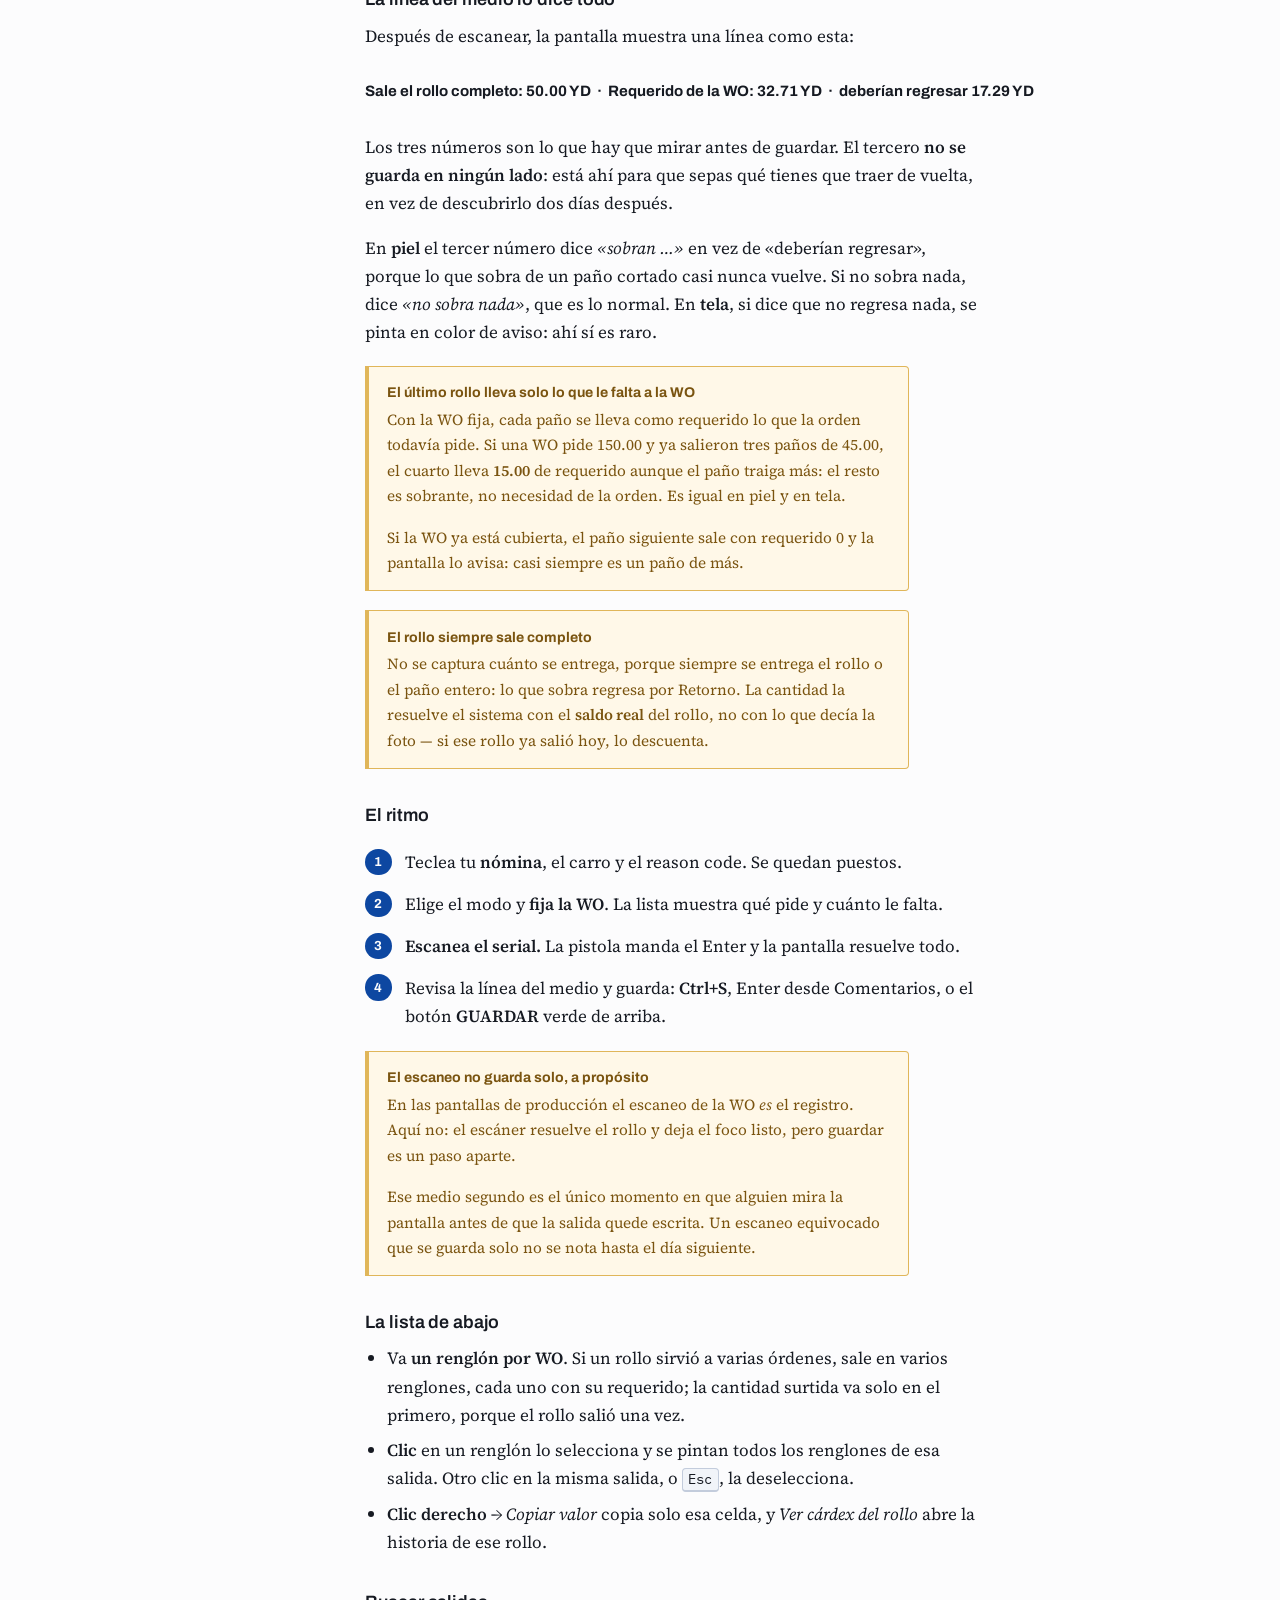
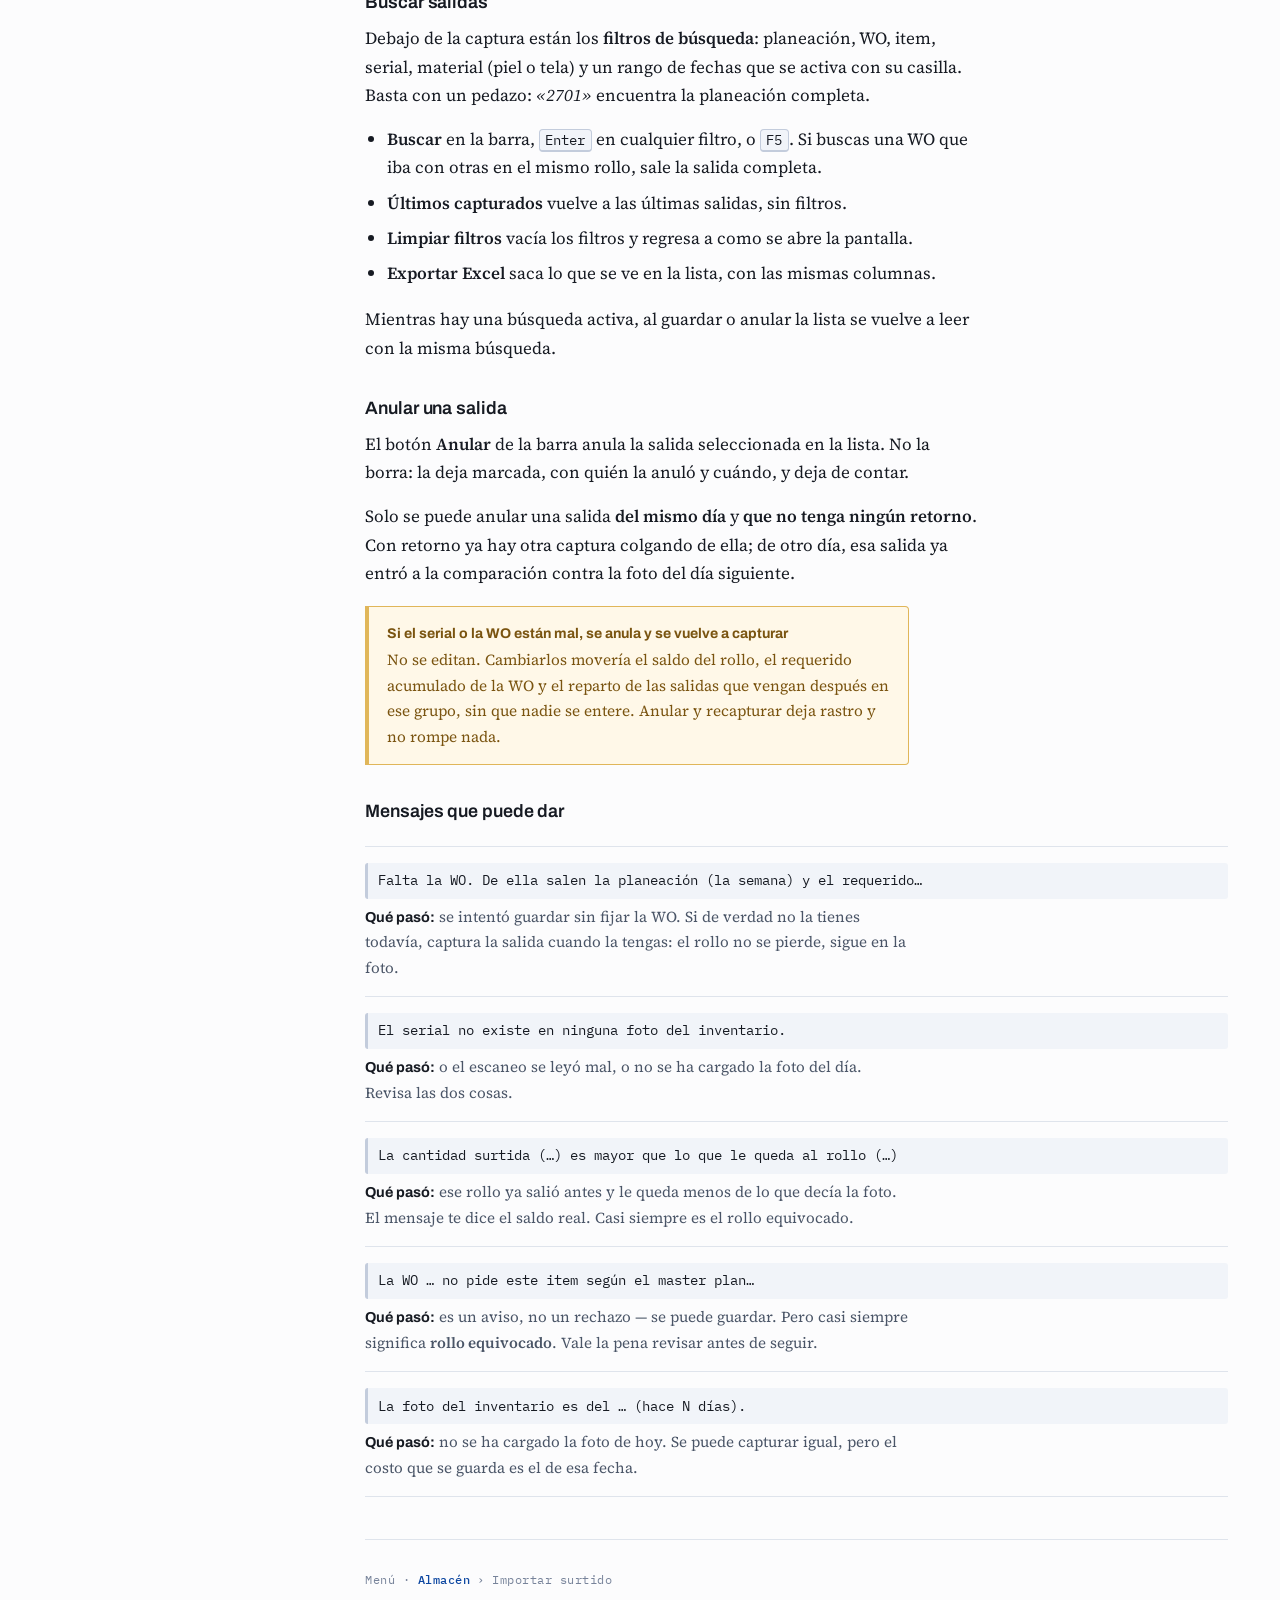
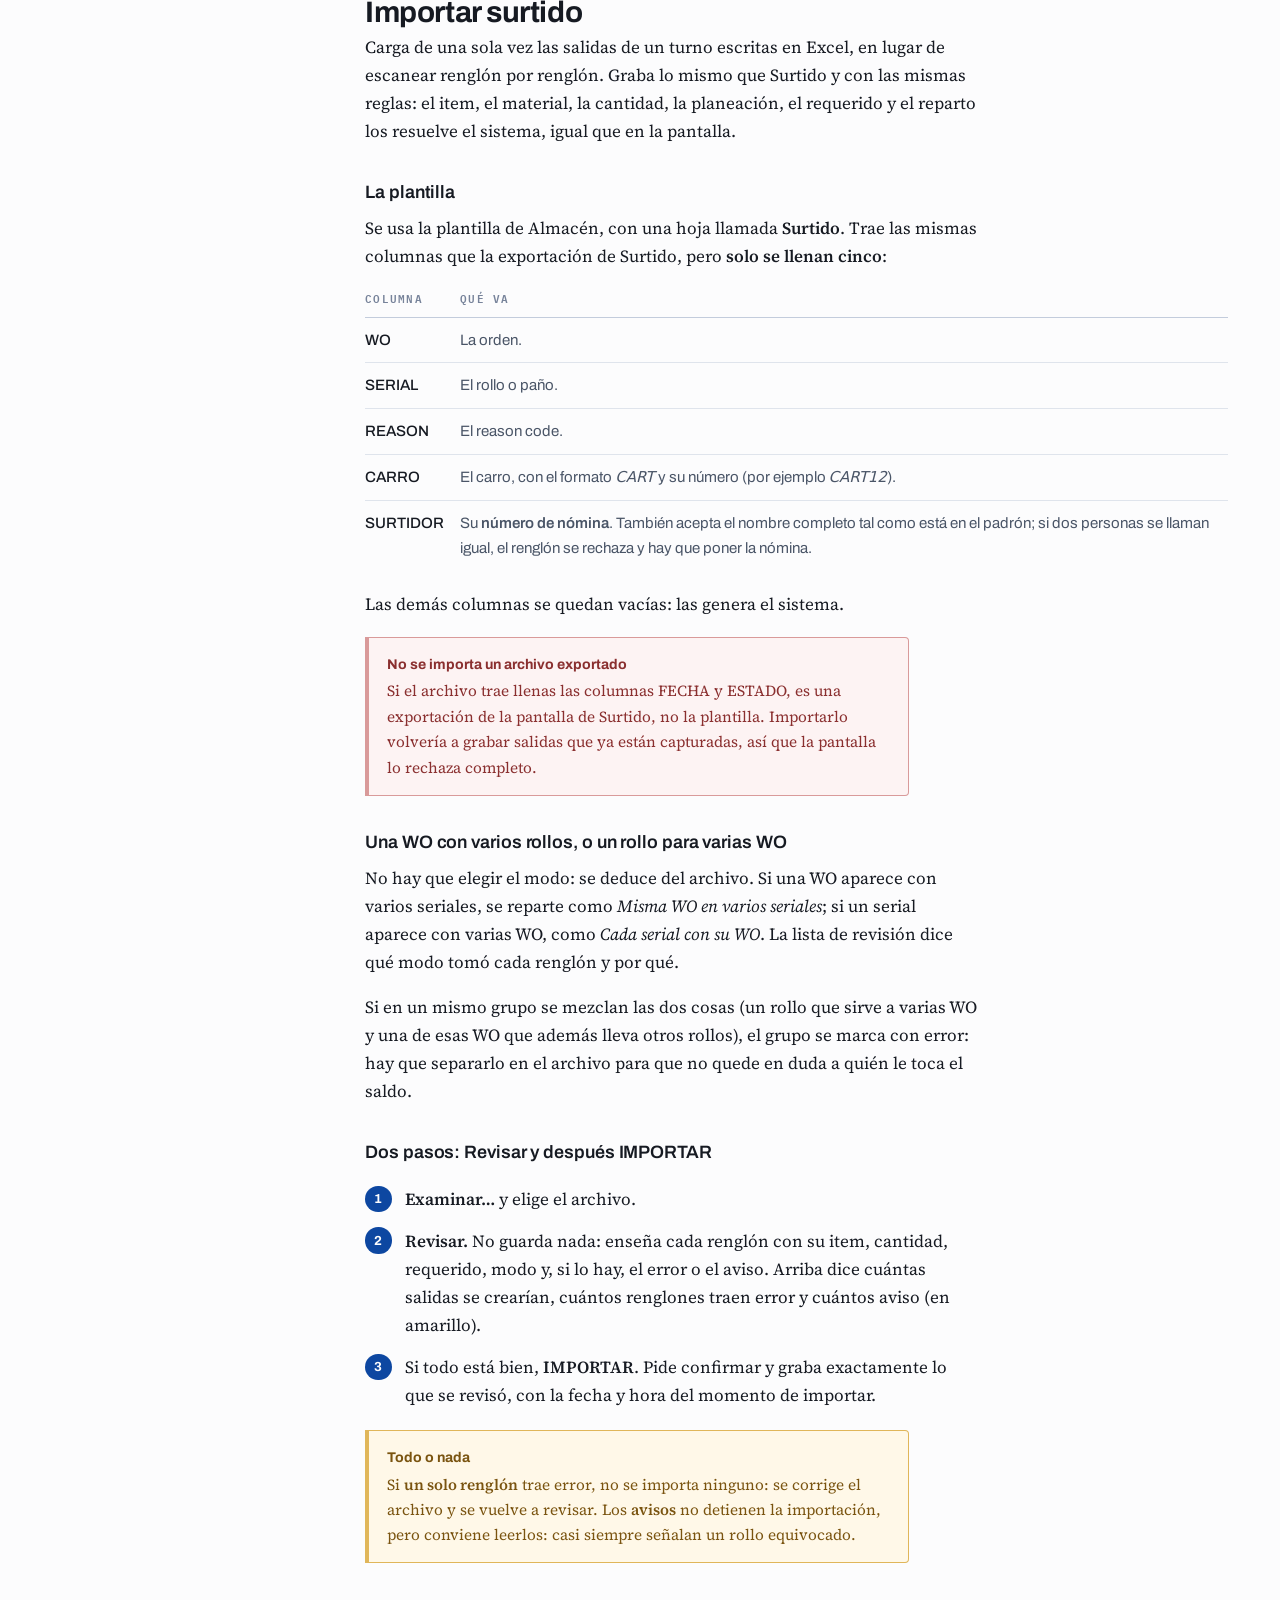
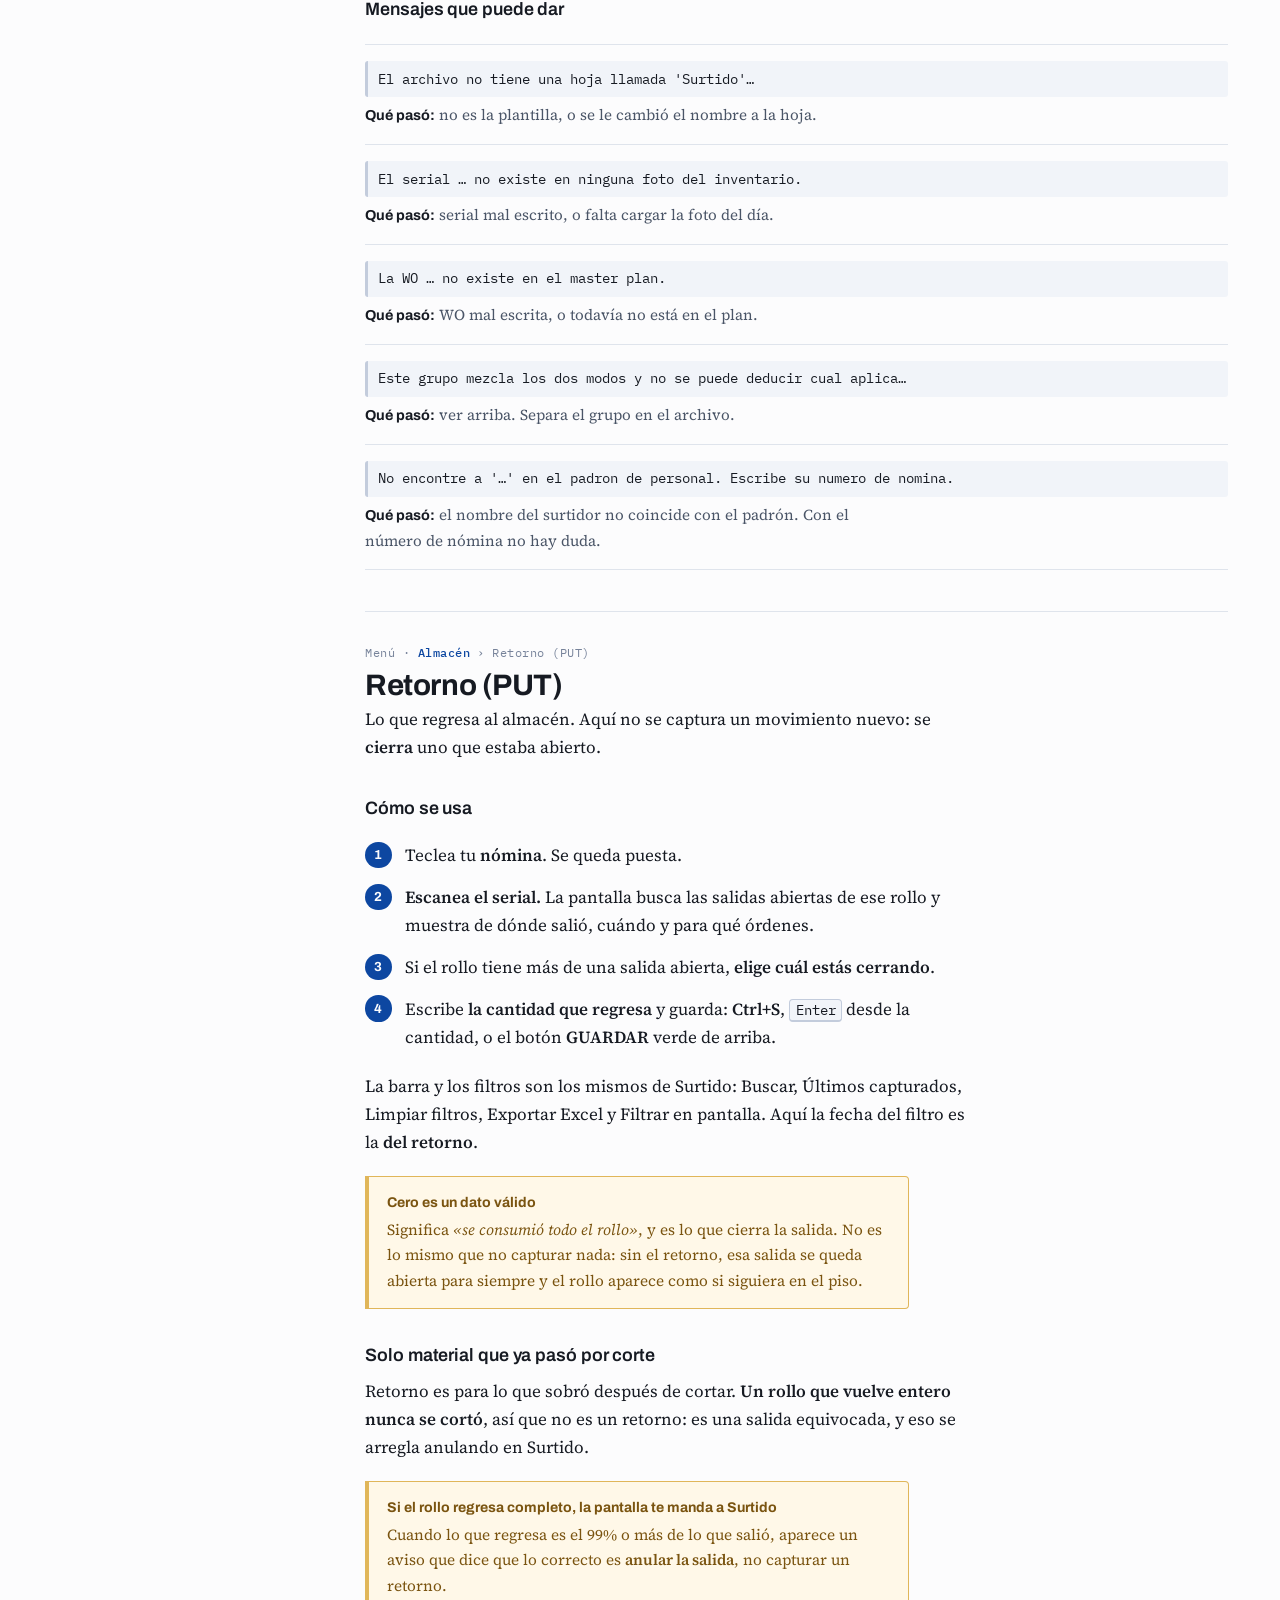
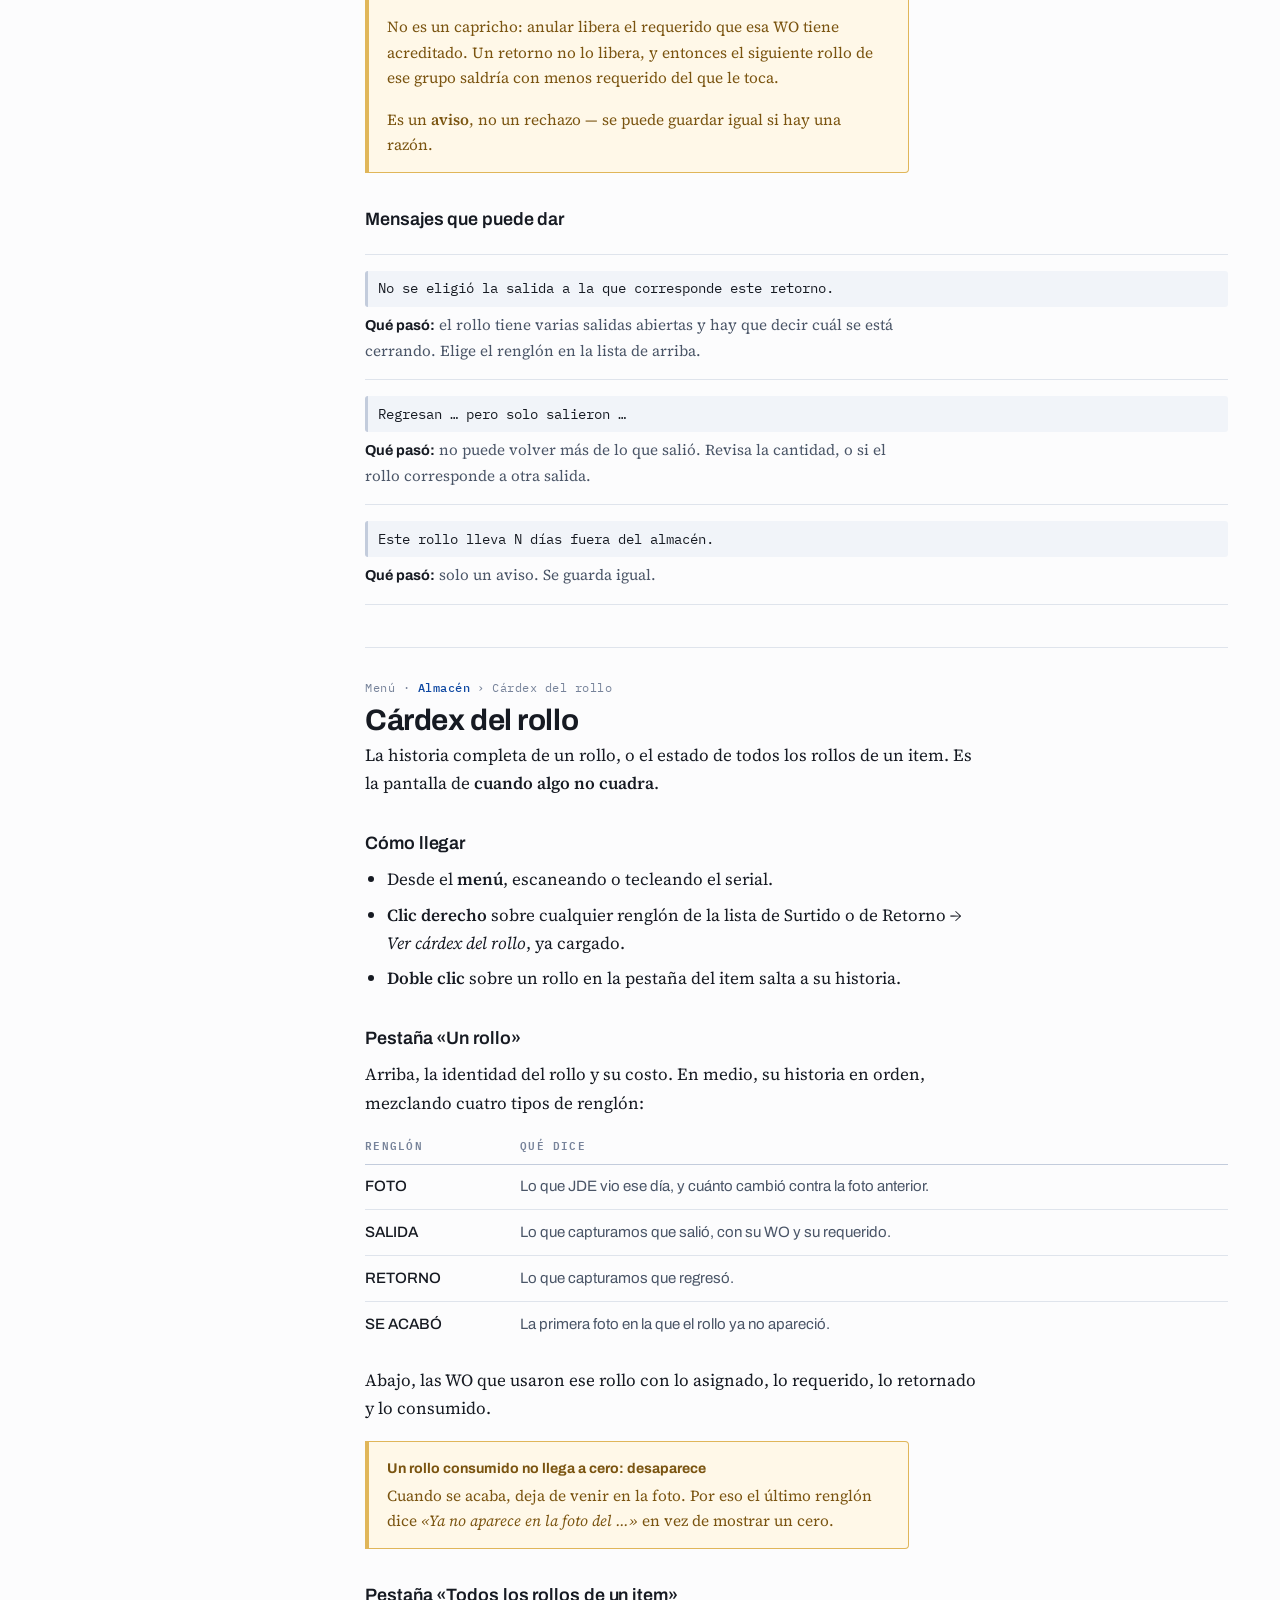
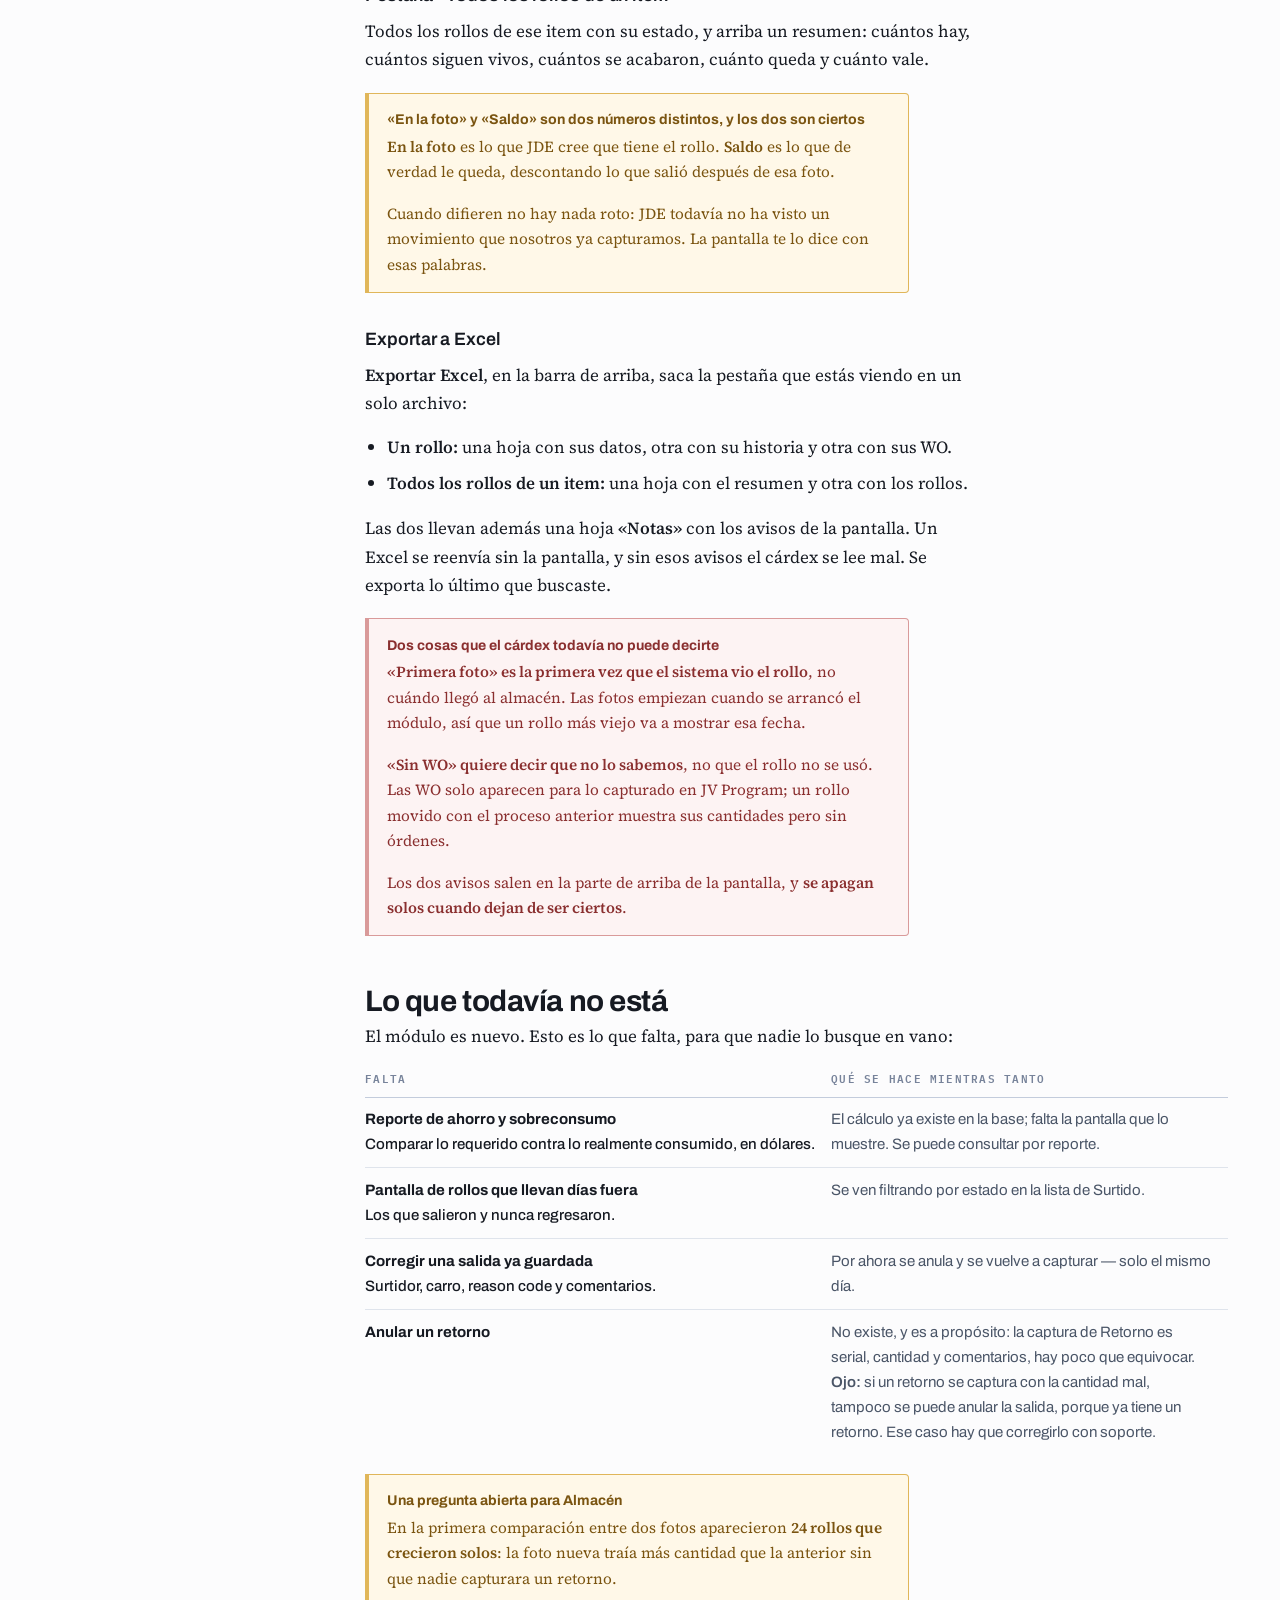
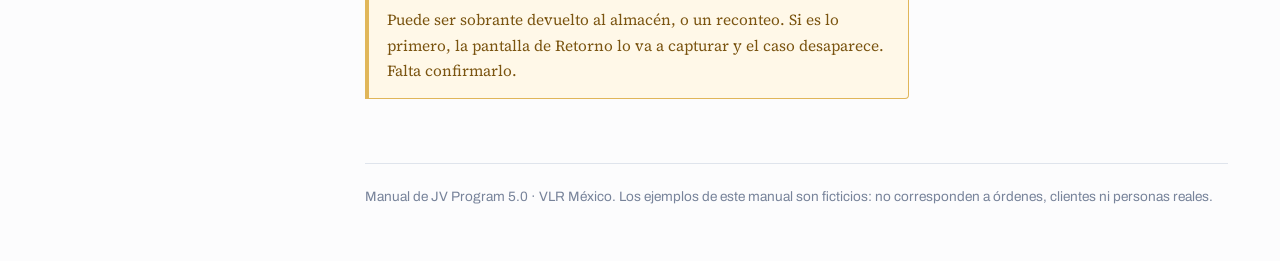
==== commit 4e9e2e68: "Manual: Importar surtido, permisos y correccion en calidad" ====
--- a/almacen.html
+++ b/almacen.html
@@ -36,12 +36,13 @@
   <div class="portada">
     <p class="eyebrow">Por módulo</p>
     <h1>Almacén</h1>
-    <p class="entrada">Cuatro pantallas para seguirle la pista a la materia prima: la foto
-      diaria del inventario, lo que sale a producción, lo que regresa, y la historia
-      completa de cualquier rollo. Todas siguen las reglas de
+    <p class="entrada">Cinco pantallas para seguirle la pista a la materia prima: la foto
+      diaria del inventario, lo que sale a producción —capturado o cargado desde Excel—, lo
+      que regresa, y la historia completa de cualquier rollo. Todas siguen las reglas de
       <a href="index.html">Cómo funcionan todas las pantallas</a>.</p>
     <p>Las ven los roles <strong>Almacén</strong> (que no ve nada más),
-      <strong>Supervisor</strong> y <strong>ADMIN</strong>. Ver
+      <strong>Supervisor</strong> y <strong>ADMIN</strong>. <em>Importar surtido</em> lleva un
+      permiso aparte y hoy solo lo tiene ADMIN. Ver
       <a href="catalogos.html#usuarios">qué ve cada rol</a>.</p>
   </div>
 
@@ -67,6 +68,7 @@
     <tbody>
       <tr><td>Carga de inventario</td><td>Subir la foto del día</td><td>Una vez al día, al empezar</td></tr>
       <tr><td>Surtido</td><td>Registrar lo que sale a producción</td><td>El surtidor, todo el turno</td></tr>
+      <tr><td>Importar surtido</td><td>Cargar un turno de salidas desde un Excel</td><td>Quien tenga el permiso, una vez por turno</td></tr>
       <tr><td>Retorno (PUT)</td><td>Registrar lo que regresa</td><td>Quien recibe el material de vuelta</td></tr>
       <tr><td>Cárdex del rollo</td><td>Consultar la historia de un rollo</td><td>Cuando algo no cuadra</td></tr>
     </tbody>
@@ -282,6 +284,95 @@
         <div class="dice">La foto del inventario es del … (hace N días).</div>
         <p class="quiere"><b>Qué pasó:</b> no se ha cargado la foto de hoy. Se puede capturar
           igual, pero el costo que se guarda es el de esa fecha.</p>
+      </div>
+    </div>
+  </div>
+
+  <!-- ===================================================== -->
+  <div class="pantalla" id="importar-surtido">
+    <p class="ruta">Menú · <b>Almacén</b> › Importar surtido</p>
+    <h2 style="margin-top:0">Importar surtido</h2>
+    <p>Carga de una sola vez las salidas de un turno escritas en Excel, en lugar de escanear
+      renglón por renglón. Graba lo mismo que Surtido y con las mismas reglas: el item, el
+      material, la cantidad, la planeación, el requerido y el reparto los resuelve el sistema,
+      igual que en la pantalla.</p>
+
+    <h3>La plantilla</h3>
+    <p>Se usa la plantilla de Almacén, con una hoja llamada <strong>Surtido</strong>. Trae las
+      mismas columnas que la exportación de Surtido, pero <strong>solo se llenan cinco</strong>:</p>
+    <div class="tabla-caja">
+    <table>
+      <thead><tr><th>Columna</th><th>Qué va</th></tr></thead>
+      <tbody>
+        <tr><td>WO</td><td>La orden.</td></tr>
+        <tr><td>SERIAL</td><td>El rollo o paño.</td></tr>
+        <tr><td>REASON</td><td>El reason code.</td></tr>
+        <tr><td>CARRO</td><td>El carro, con el formato <em>CART</em> y su número (por
+            ejemplo <em>CART12</em>).</td></tr>
+        <tr><td>SURTIDOR</td><td>Su <strong>número de nómina</strong>. También acepta el
+            nombre completo tal como está en el padrón; si dos personas se llaman igual, el
+            renglón se rechaza y hay que poner la nómina.</td></tr>
+      </tbody>
+    </table>
+    </div>
+    <p>Las demás columnas se quedan vacías: las genera el sistema.</p>
+
+    <div class="yerro">
+      <b>No se importa un archivo exportado</b>
+      <p>Si el archivo trae llenas las columnas FECHA y ESTADO, es una exportación de la
+        pantalla de Surtido, no la plantilla. Importarlo volvería a grabar salidas que ya
+        están capturadas, así que la pantalla lo rechaza completo.</p>
+    </div>
+
+    <h3>Una WO con varios rollos, o un rollo para varias WO</h3>
+    <p>No hay que elegir el modo: se deduce del archivo. Si una WO aparece con varios seriales,
+      se reparte como <em>Misma WO en varios seriales</em>; si un serial aparece con varias WO,
+      como <em>Cada serial con su WO</em>. La lista de revisión dice qué modo tomó cada renglón
+      y por qué.</p>
+    <p>Si en un mismo grupo se mezclan las dos cosas (un rollo que sirve a varias WO y una de
+      esas WO que además lleva otros rollos), el grupo se marca con error: hay que separarlo
+      en el archivo para que no quede en duda a quién le toca el saldo.</p>
+
+    <h3>Dos pasos: Revisar y después IMPORTAR</h3>
+    <ol class="pasos">
+      <li><strong>Examinar…</strong> y elige el archivo.</li>
+      <li><strong>Revisar.</strong> No guarda nada: enseña cada renglón con su item, cantidad,
+        requerido, modo y, si lo hay, el error o el aviso. Arriba dice cuántas salidas se
+        crearían, cuántos renglones traen error y cuántos aviso (en amarillo).</li>
+      <li>Si todo está bien, <strong>IMPORTAR</strong>. Pide confirmar y graba exactamente lo
+        que se revisó, con la fecha y hora del momento de importar.</li>
+    </ol>
+
+    <div class="ojo">
+      <b>Todo o nada</b>
+      <p>Si <strong>un solo renglón</strong> trae error, no se importa ninguno: se corrige el
+        archivo y se vuelve a revisar. Los <strong>avisos</strong> no detienen la importación,
+        pero conviene leerlos: casi siempre señalan un rollo equivocado.</p>
+    </div>
+
+    <h3>Mensajes que puede dar</h3>
+    <div class="mensajes">
+      <div class="mensaje">
+        <div class="dice">El archivo no tiene una hoja llamada 'Surtido'…</div>
+        <p class="quiere"><b>Qué pasó:</b> no es la plantilla, o se le cambió el nombre a la
+          hoja.</p>
+      </div>
+      <div class="mensaje">
+        <div class="dice">El serial … no existe en ninguna foto del inventario.</div>
+        <p class="quiere"><b>Qué pasó:</b> serial mal escrito, o falta cargar la foto del día.</p>
+      </div>
+      <div class="mensaje">
+        <div class="dice">La WO … no existe en el master plan.</div>
+        <p class="quiere"><b>Qué pasó:</b> WO mal escrita, o todavía no está en el plan.</p>
+      </div>
+      <div class="mensaje">
+        <div class="dice">Este grupo mezcla los dos modos y no se puede deducir cual aplica…</div>
+        <p class="quiere"><b>Qué pasó:</b> ver arriba. Separa el grupo en el archivo.</p>
+      </div>
+      <div class="mensaje">
+        <div class="dice">No encontre a '…' en el padron de personal. Escribe su numero de nomina.</div>
+        <p class="quiere"><b>Qué pasó:</b> el nombre del surtidor no coincide con el padrón.
+          Con el número de nómina no hay duda.</p>
       </div>
     </div>
   </div>
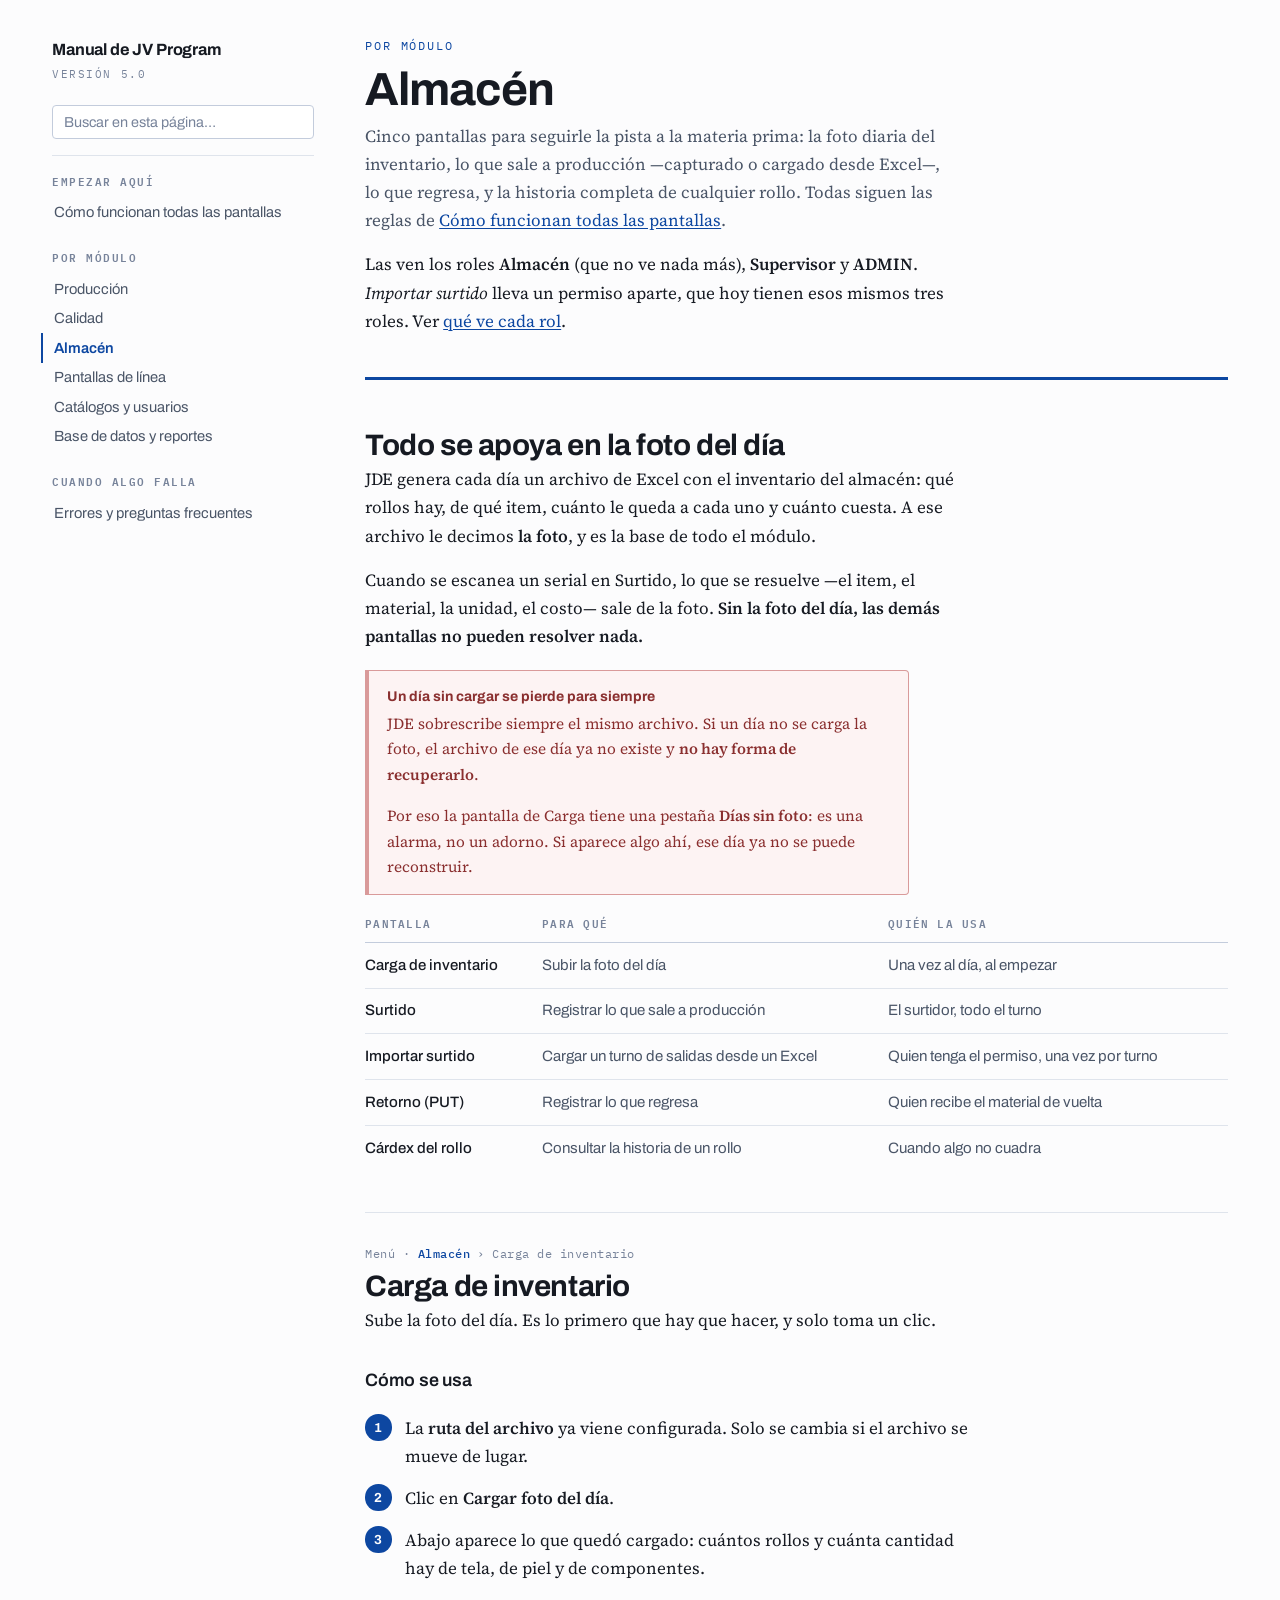
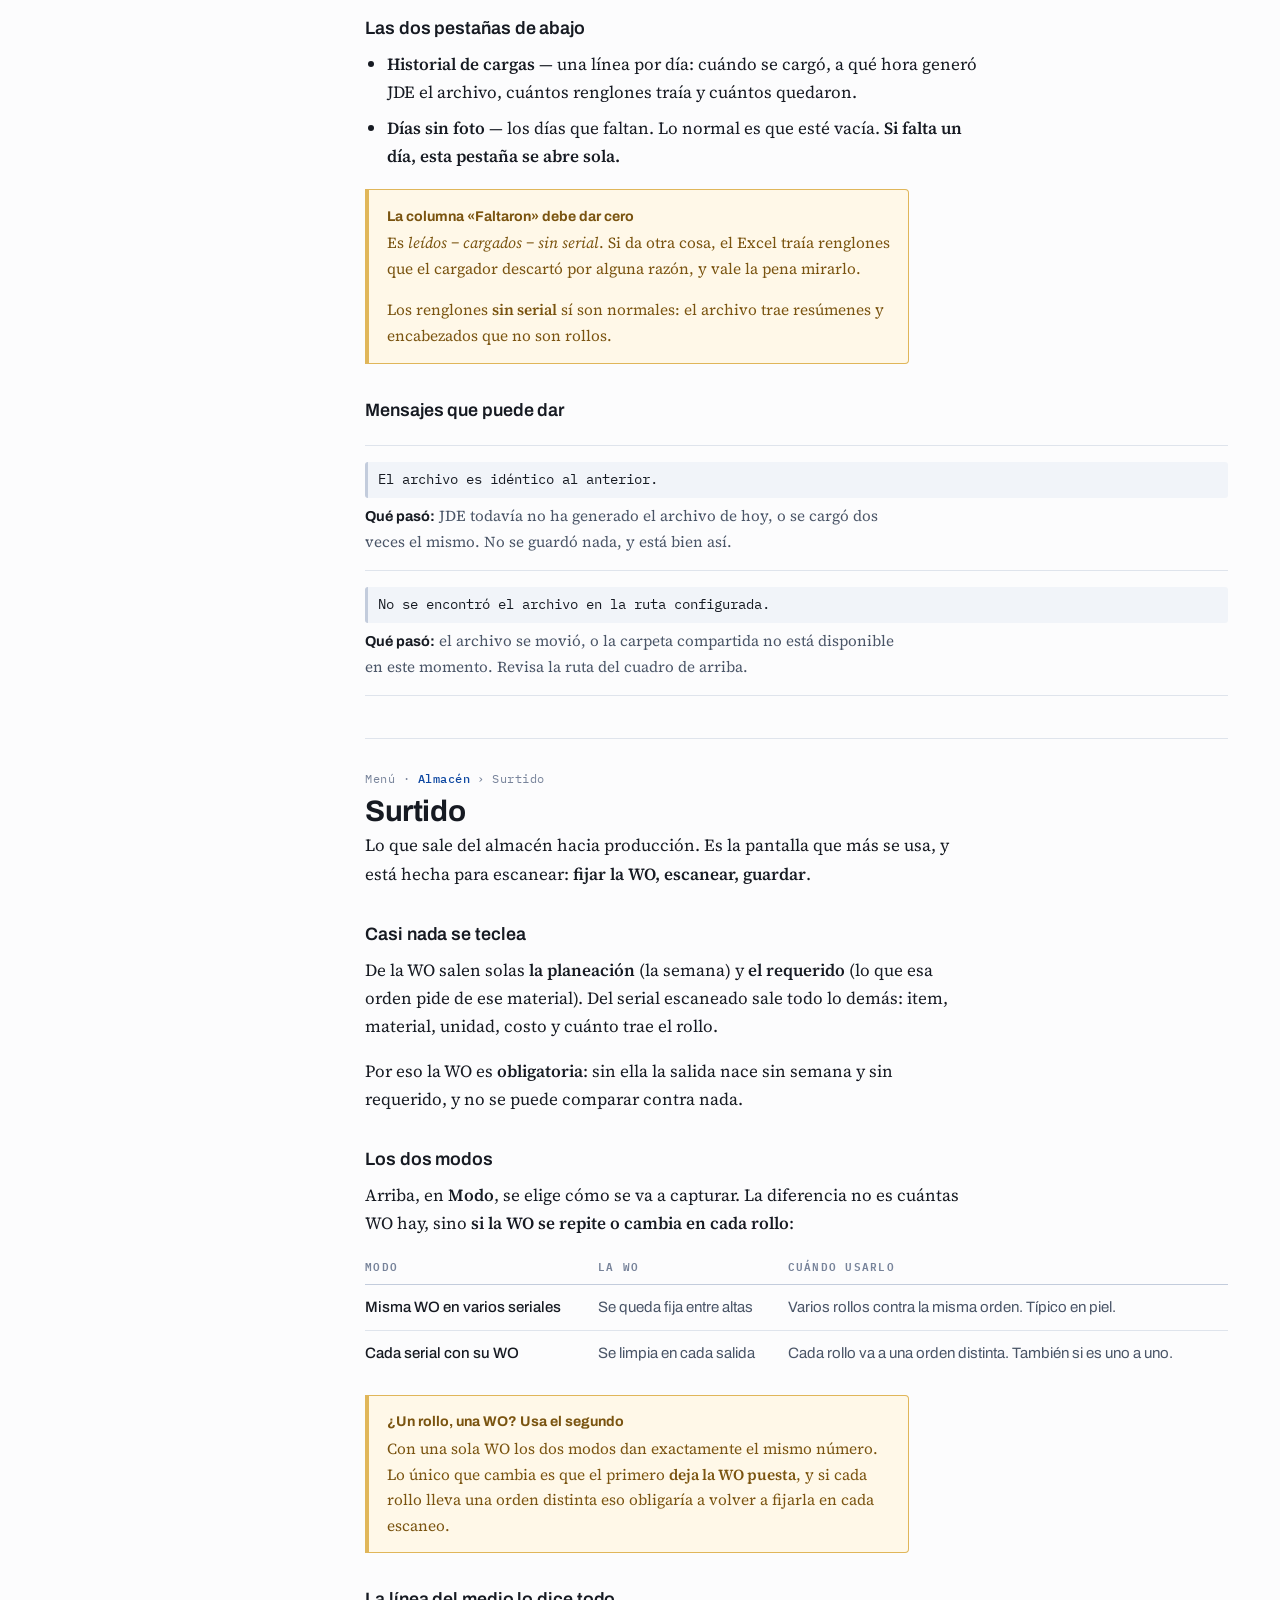
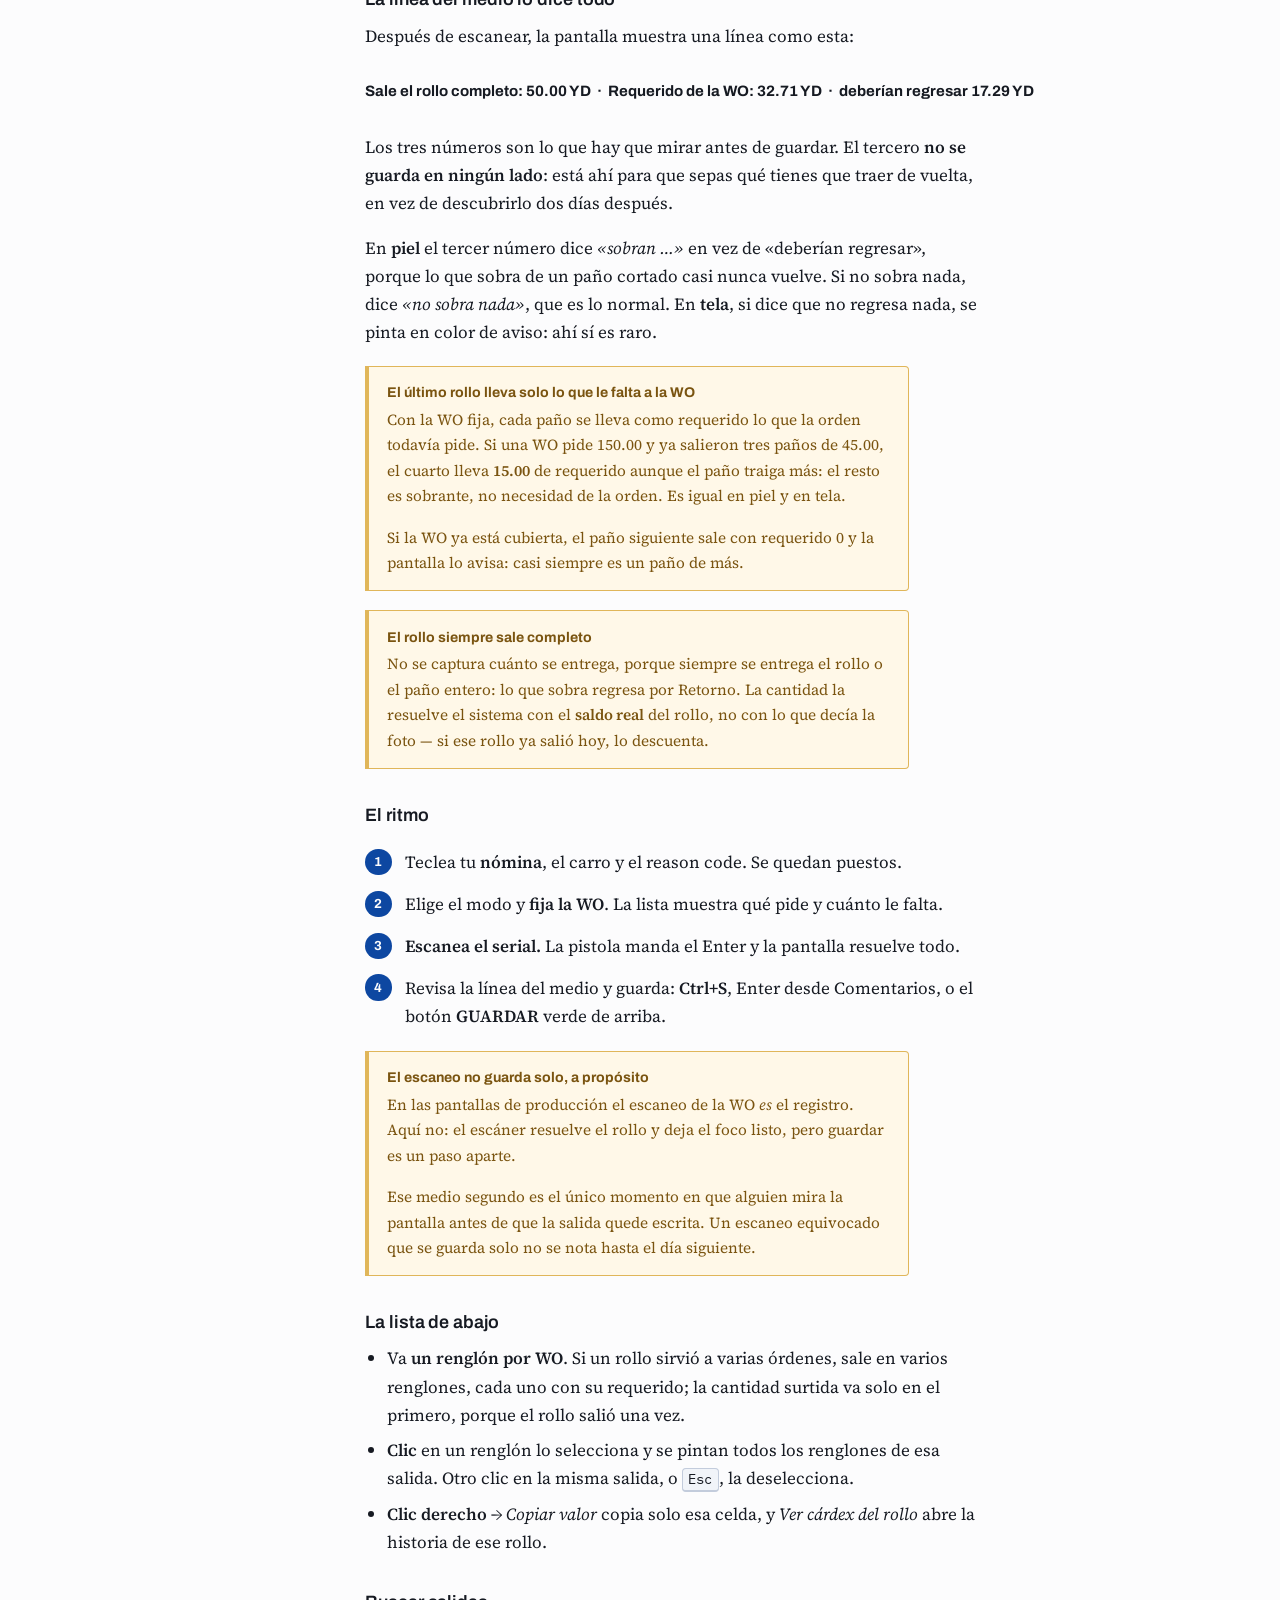
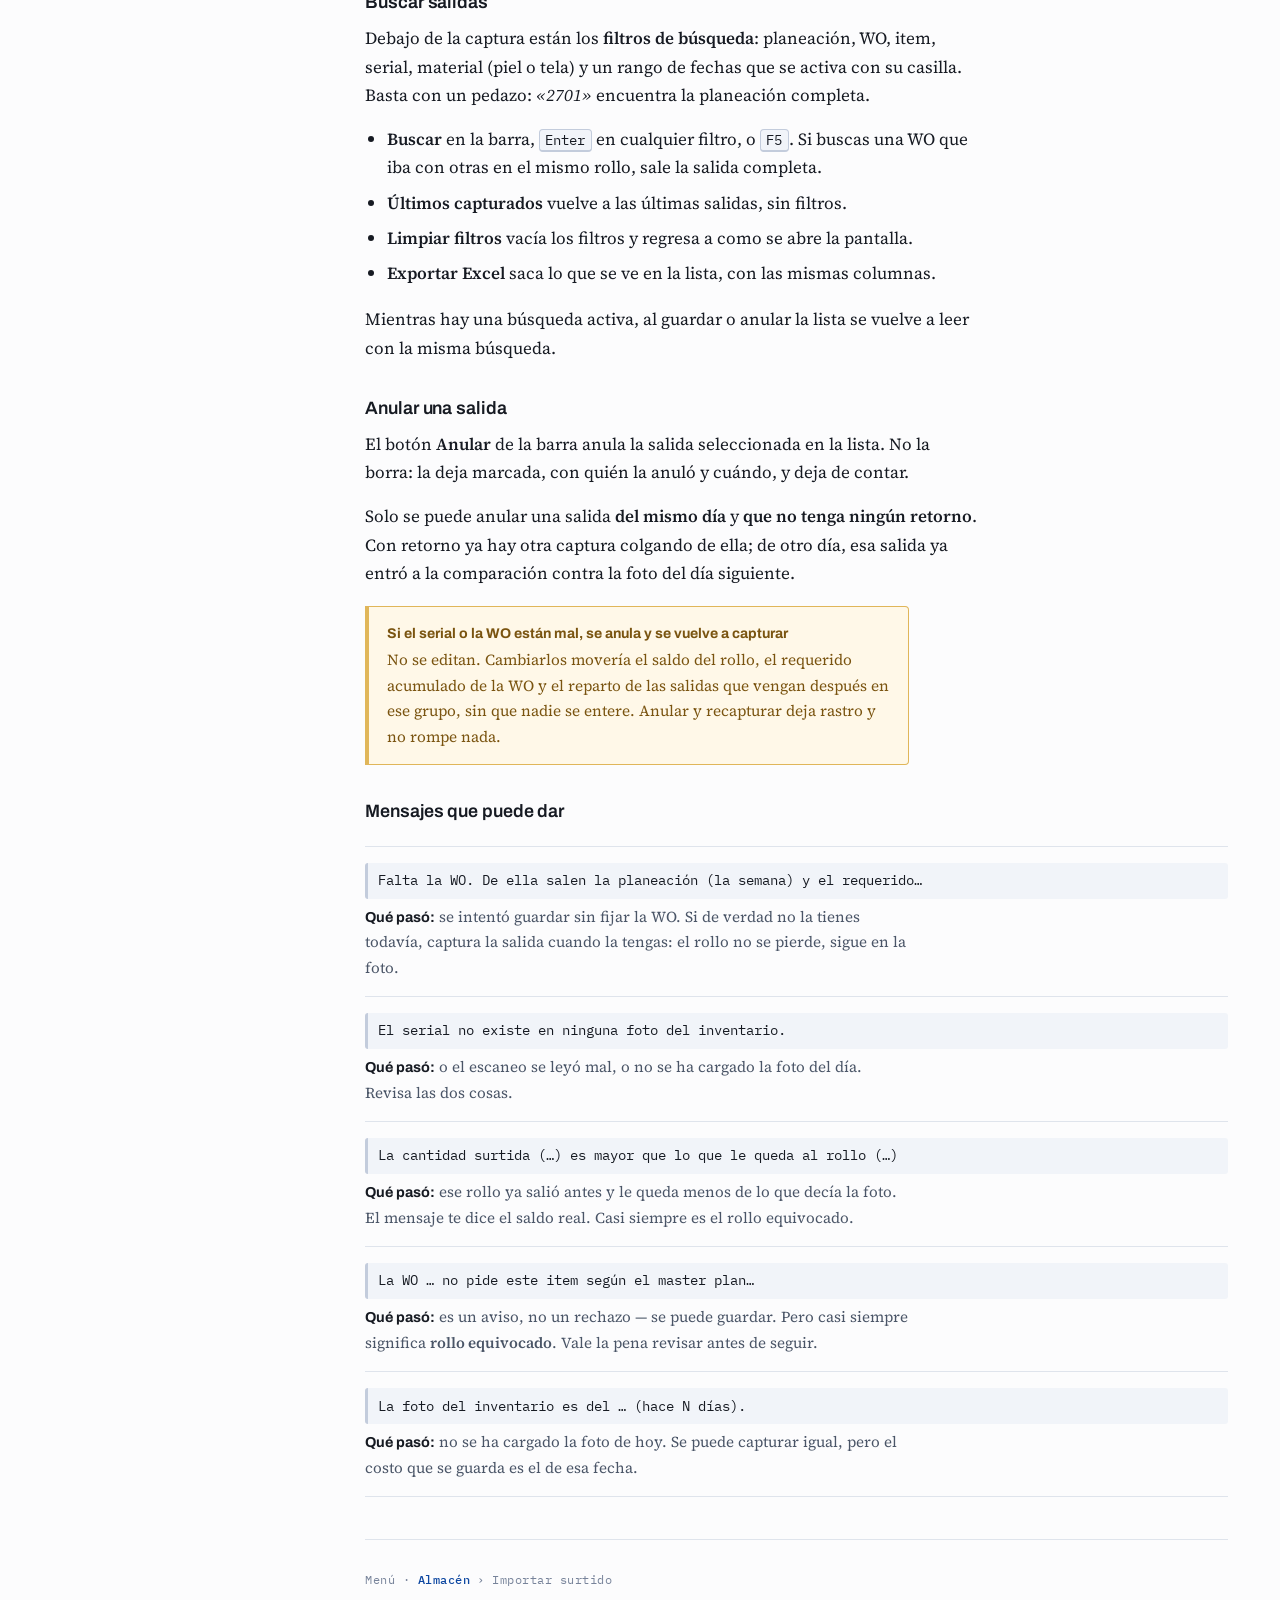
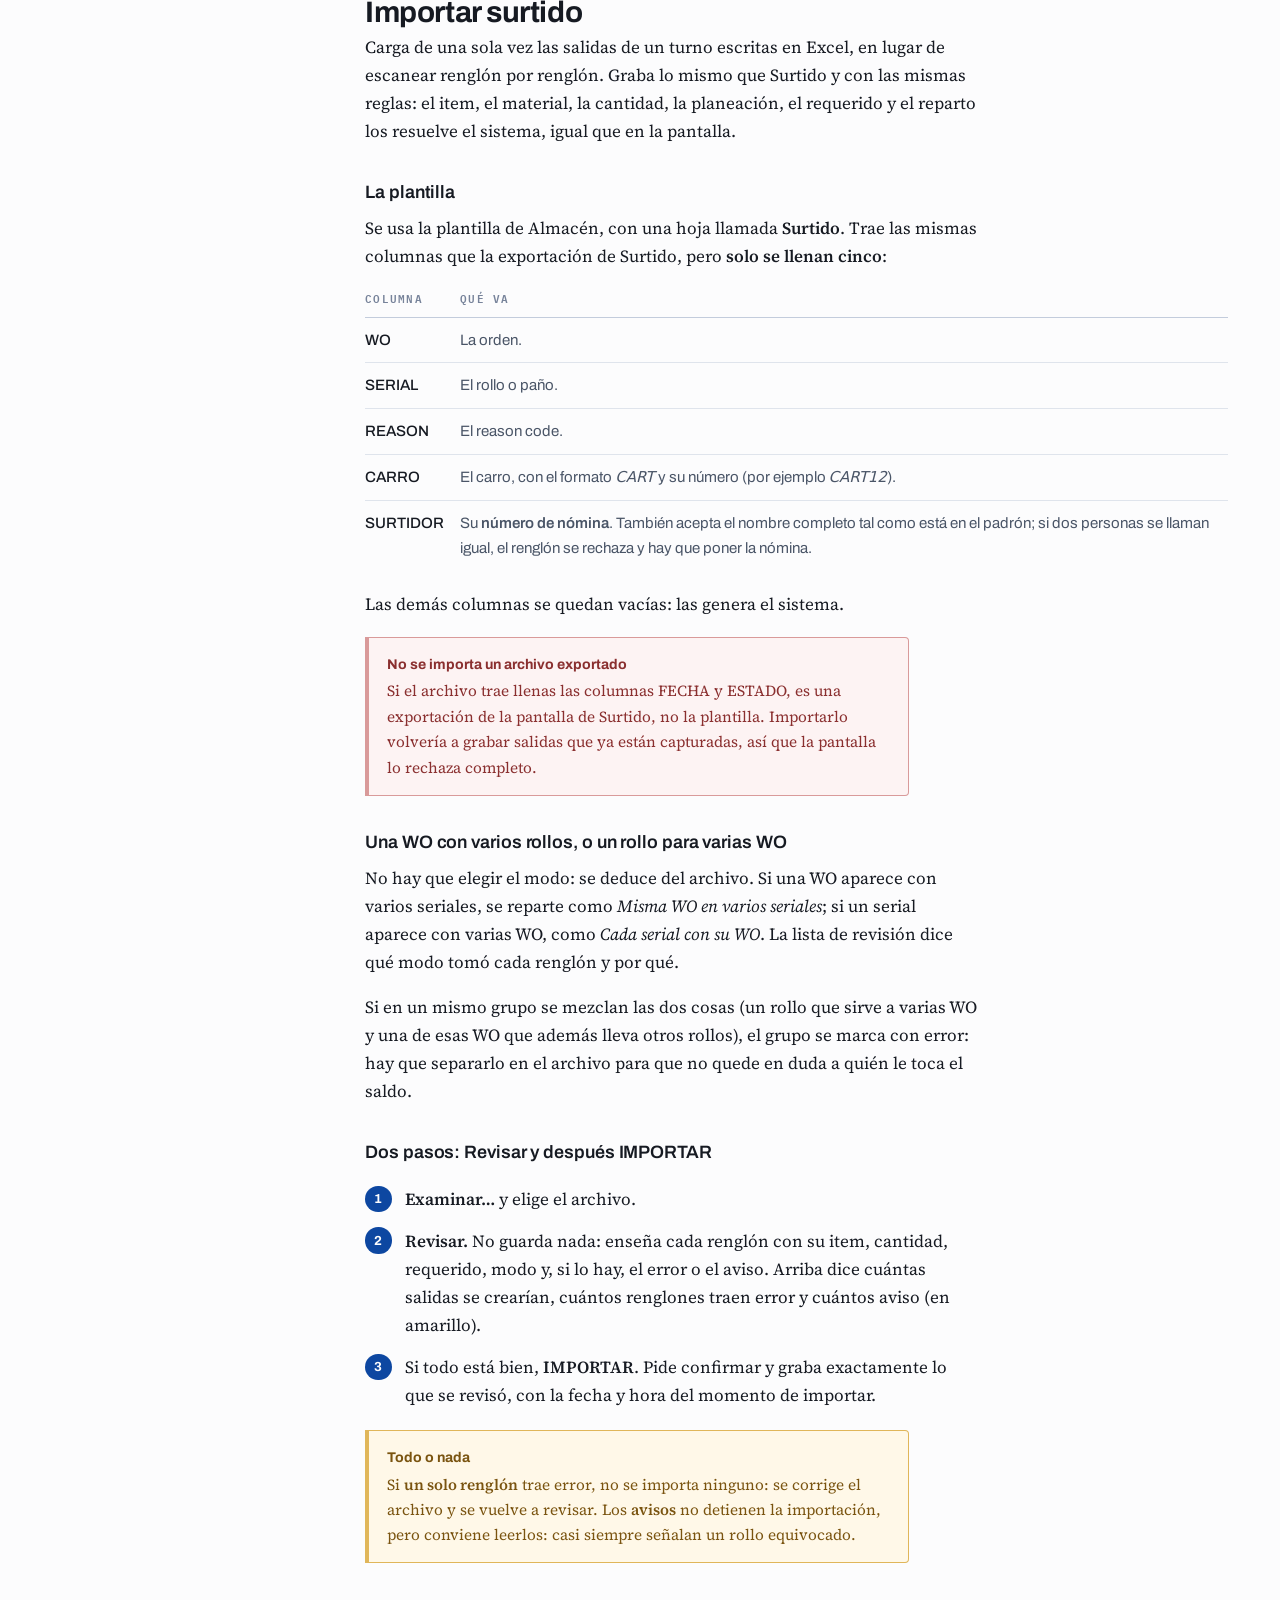
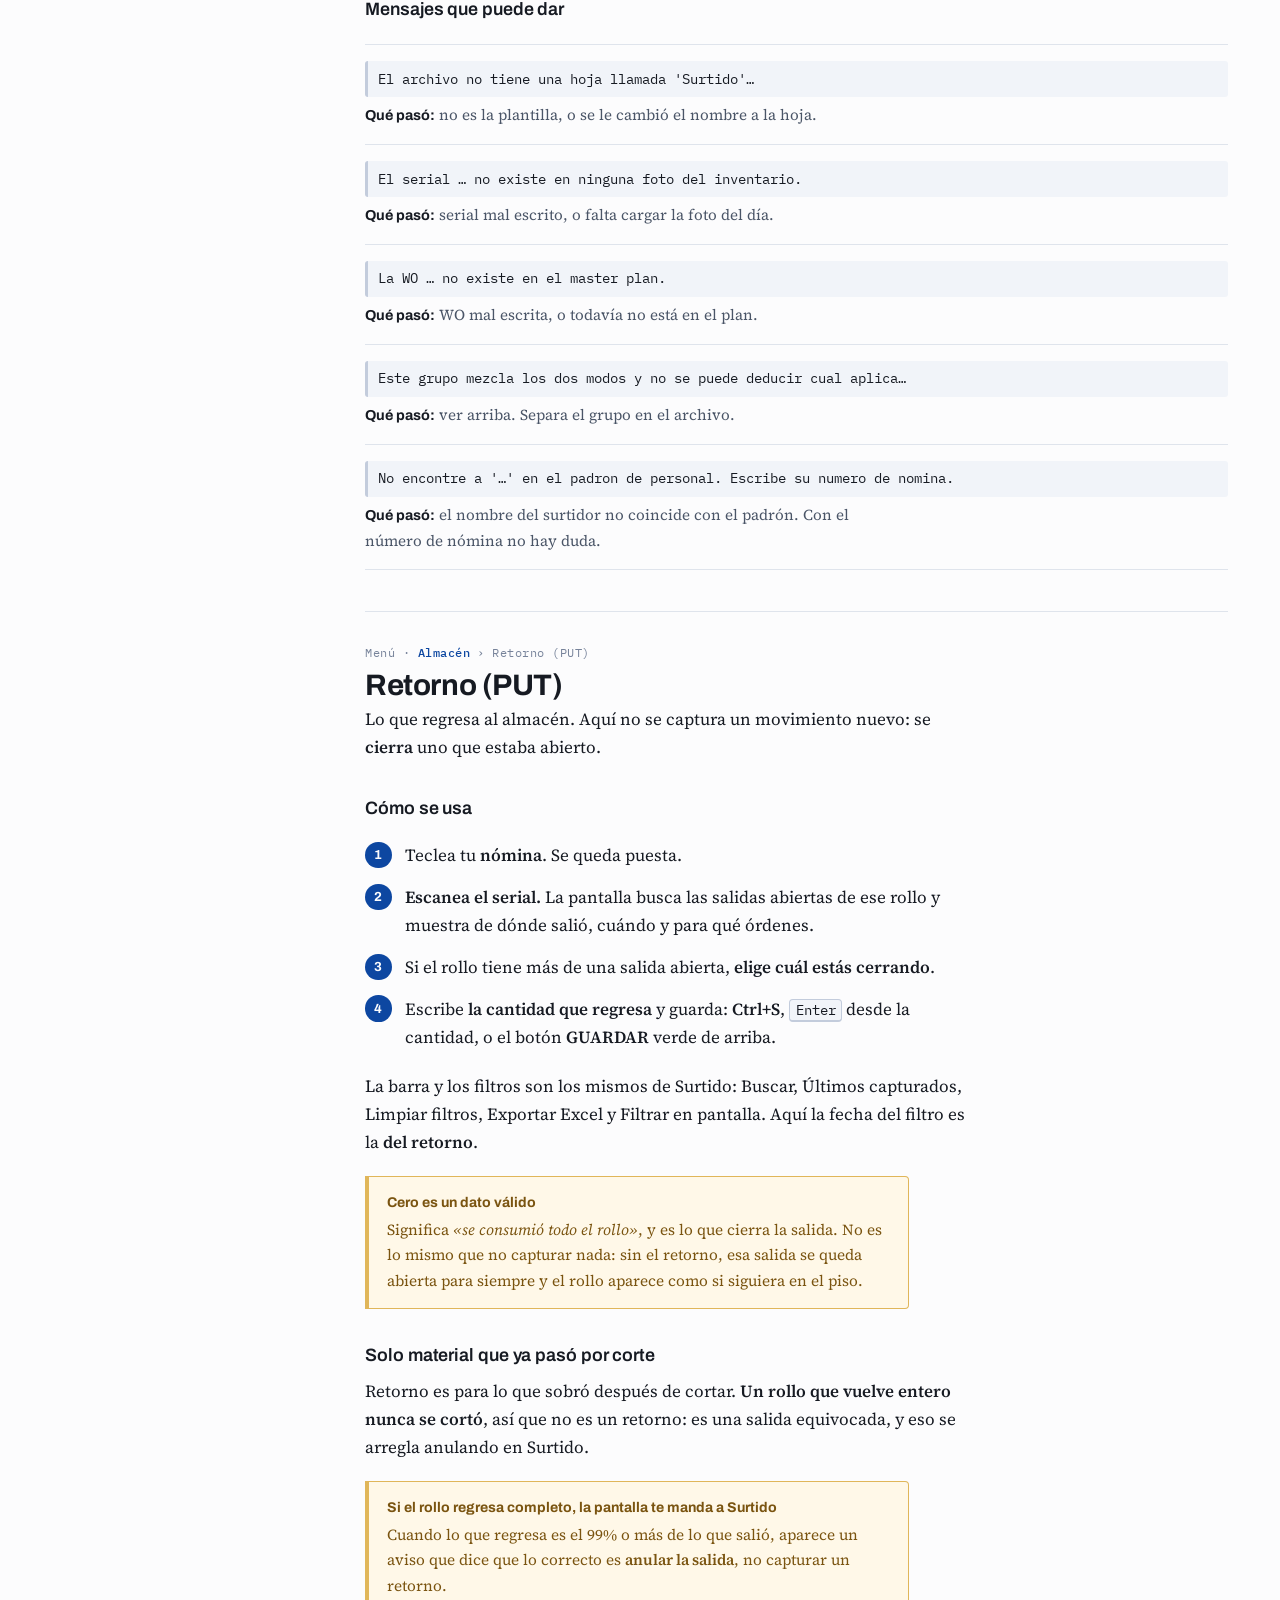
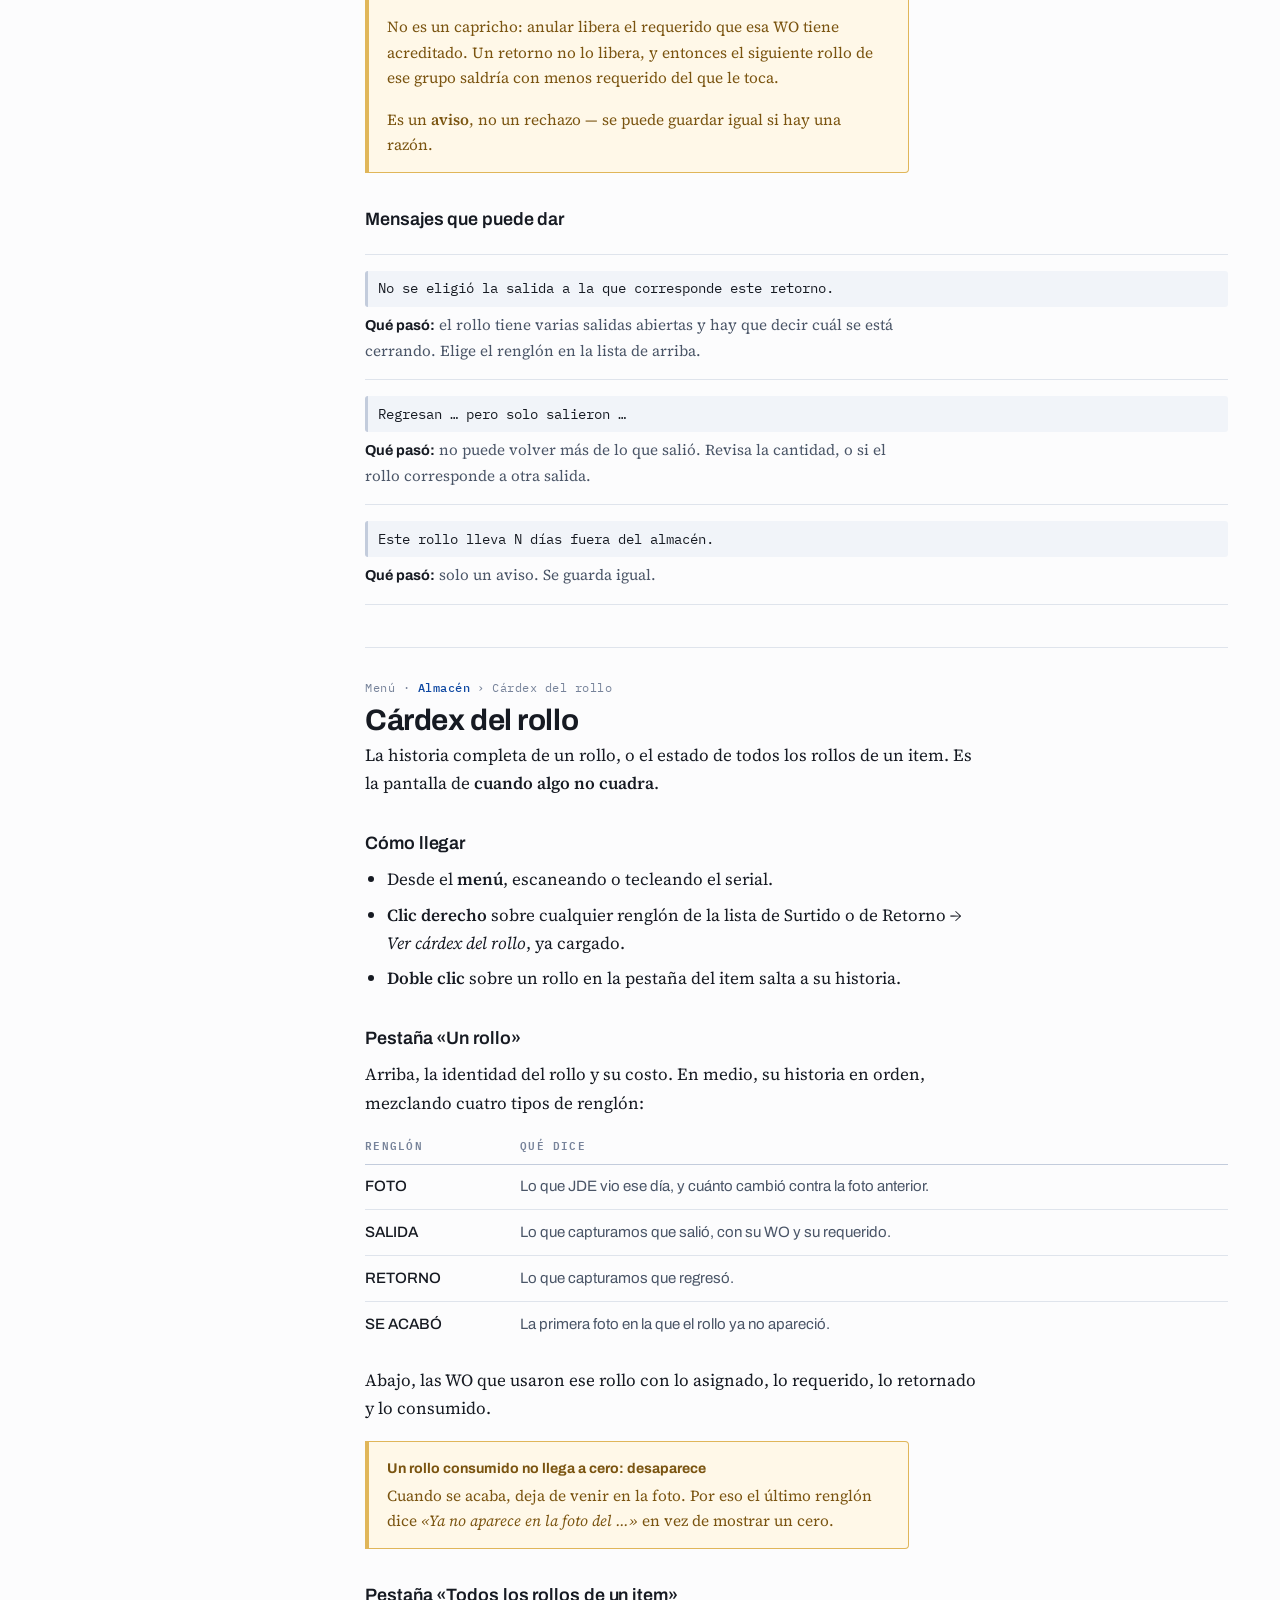
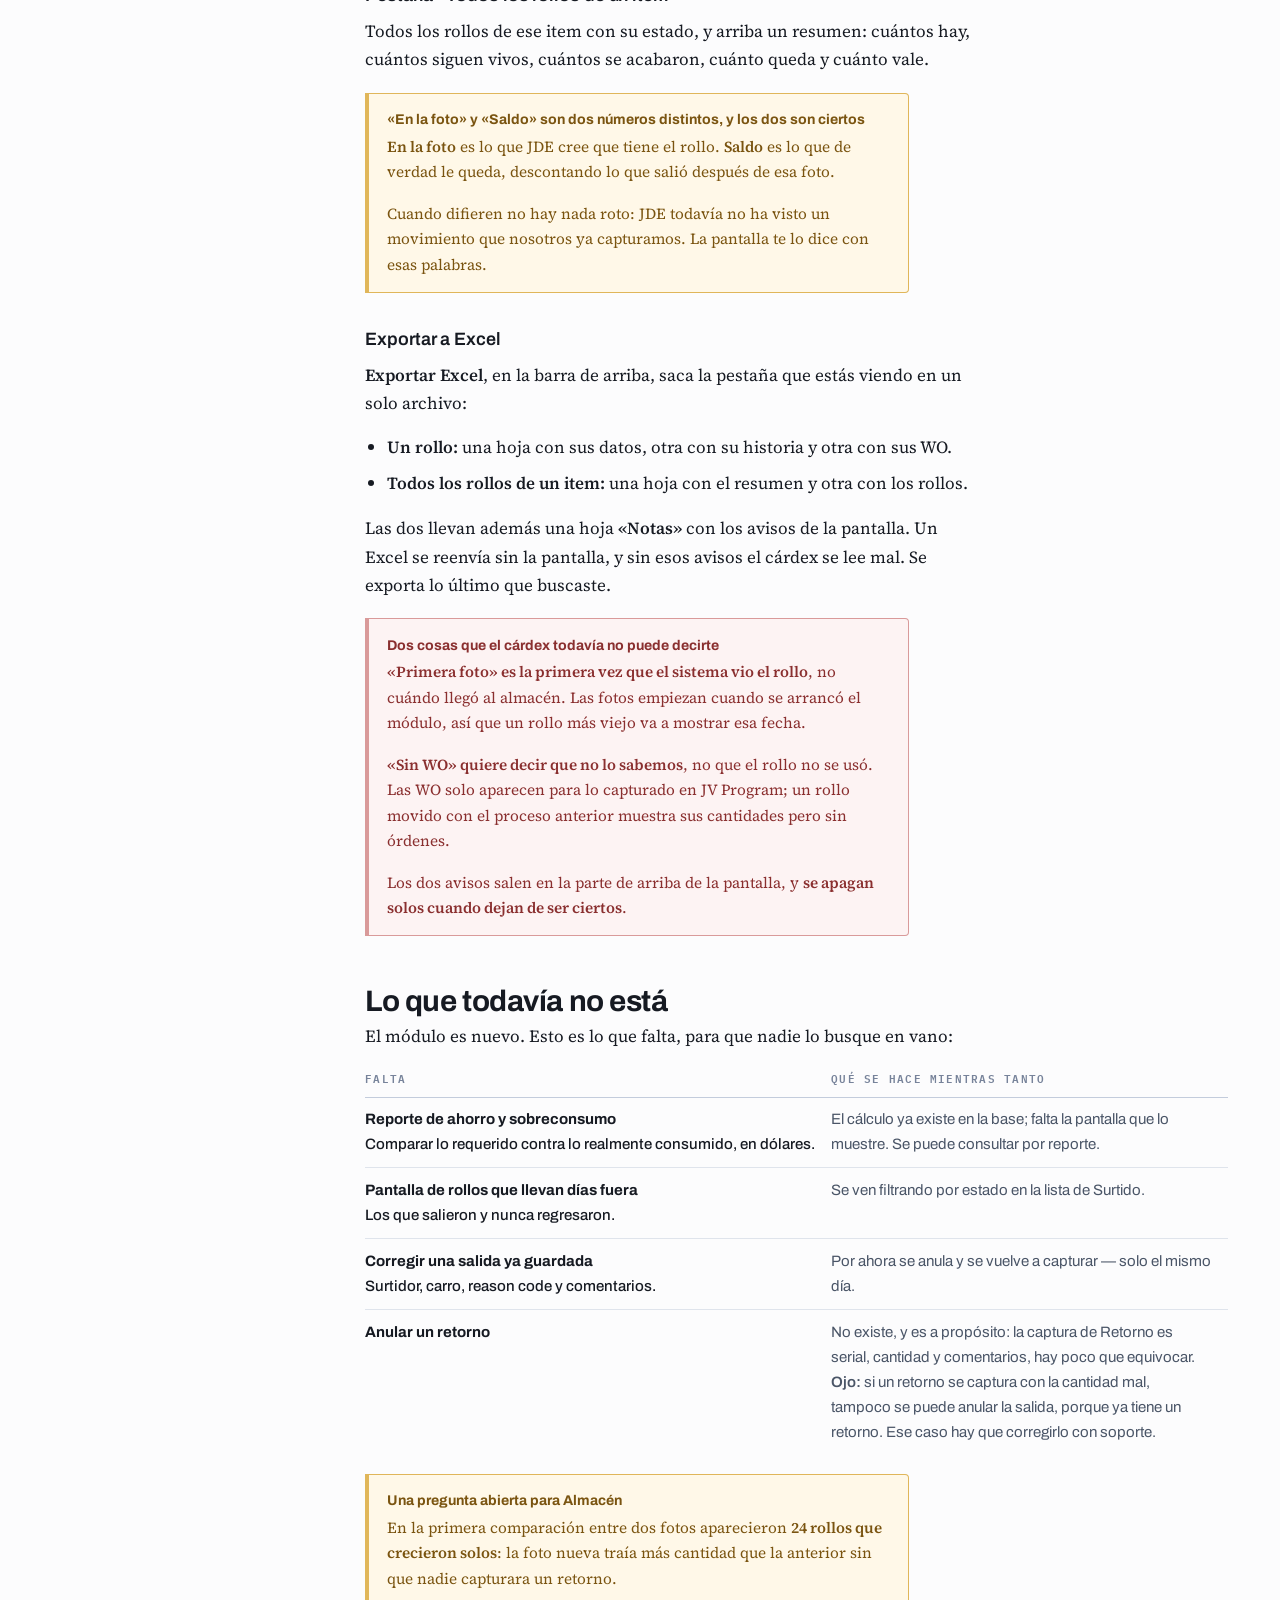
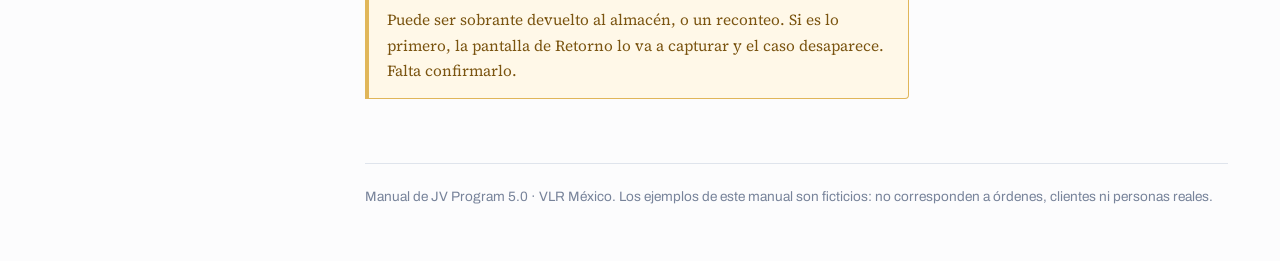
==== commit 132fb79e: "Manual: Panel de reportes, aviso de tiempos x1000 y permisos de Importar surtido" ====
--- a/almacen.html
+++ b/almacen.html
@@ -42,7 +42,7 @@
       <a href="index.html">Cómo funcionan todas las pantallas</a>.</p>
     <p>Las ven los roles <strong>Almacén</strong> (que no ve nada más),
       <strong>Supervisor</strong> y <strong>ADMIN</strong>. <em>Importar surtido</em> lleva un
-      permiso aparte y hoy solo lo tiene ADMIN. Ver
+      permiso aparte, que hoy tienen esos mismos tres roles. Ver
       <a href="catalogos.html#usuarios">qué ve cada rol</a>.</p>
   </div>
 
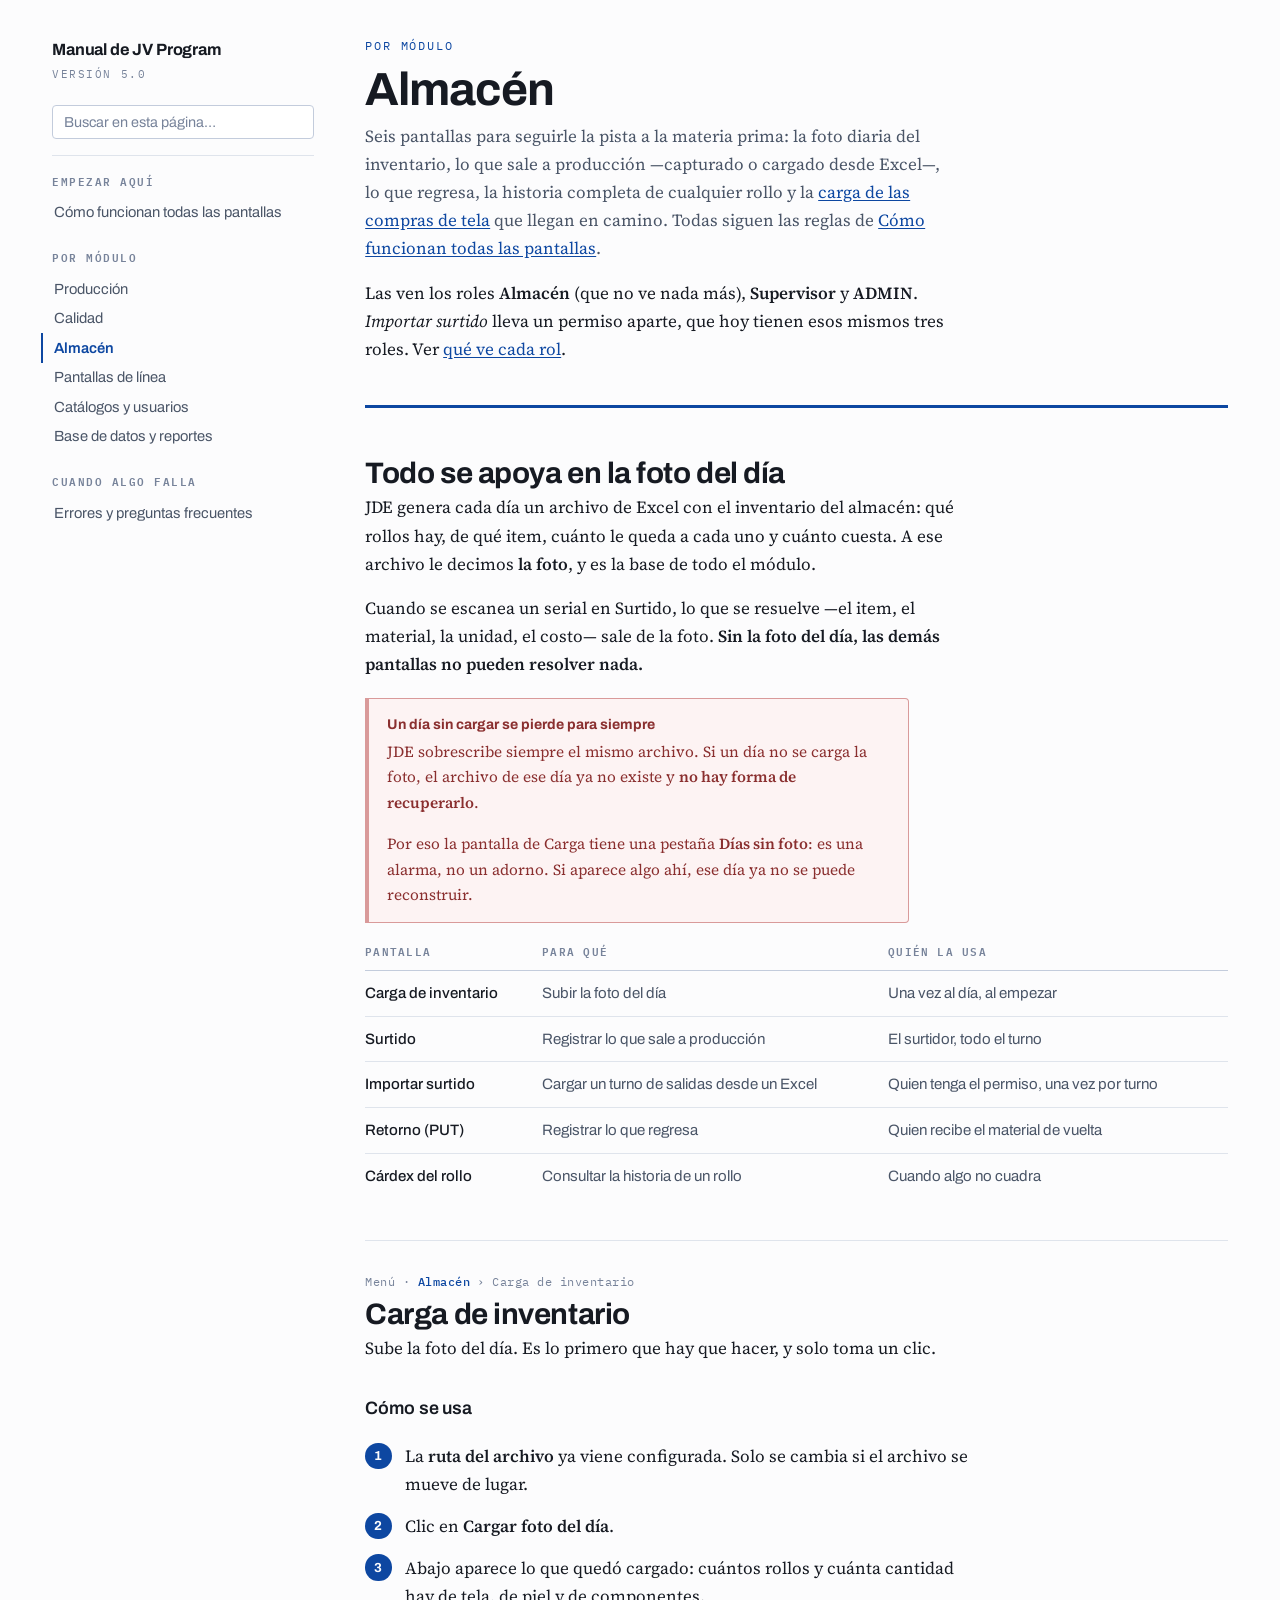
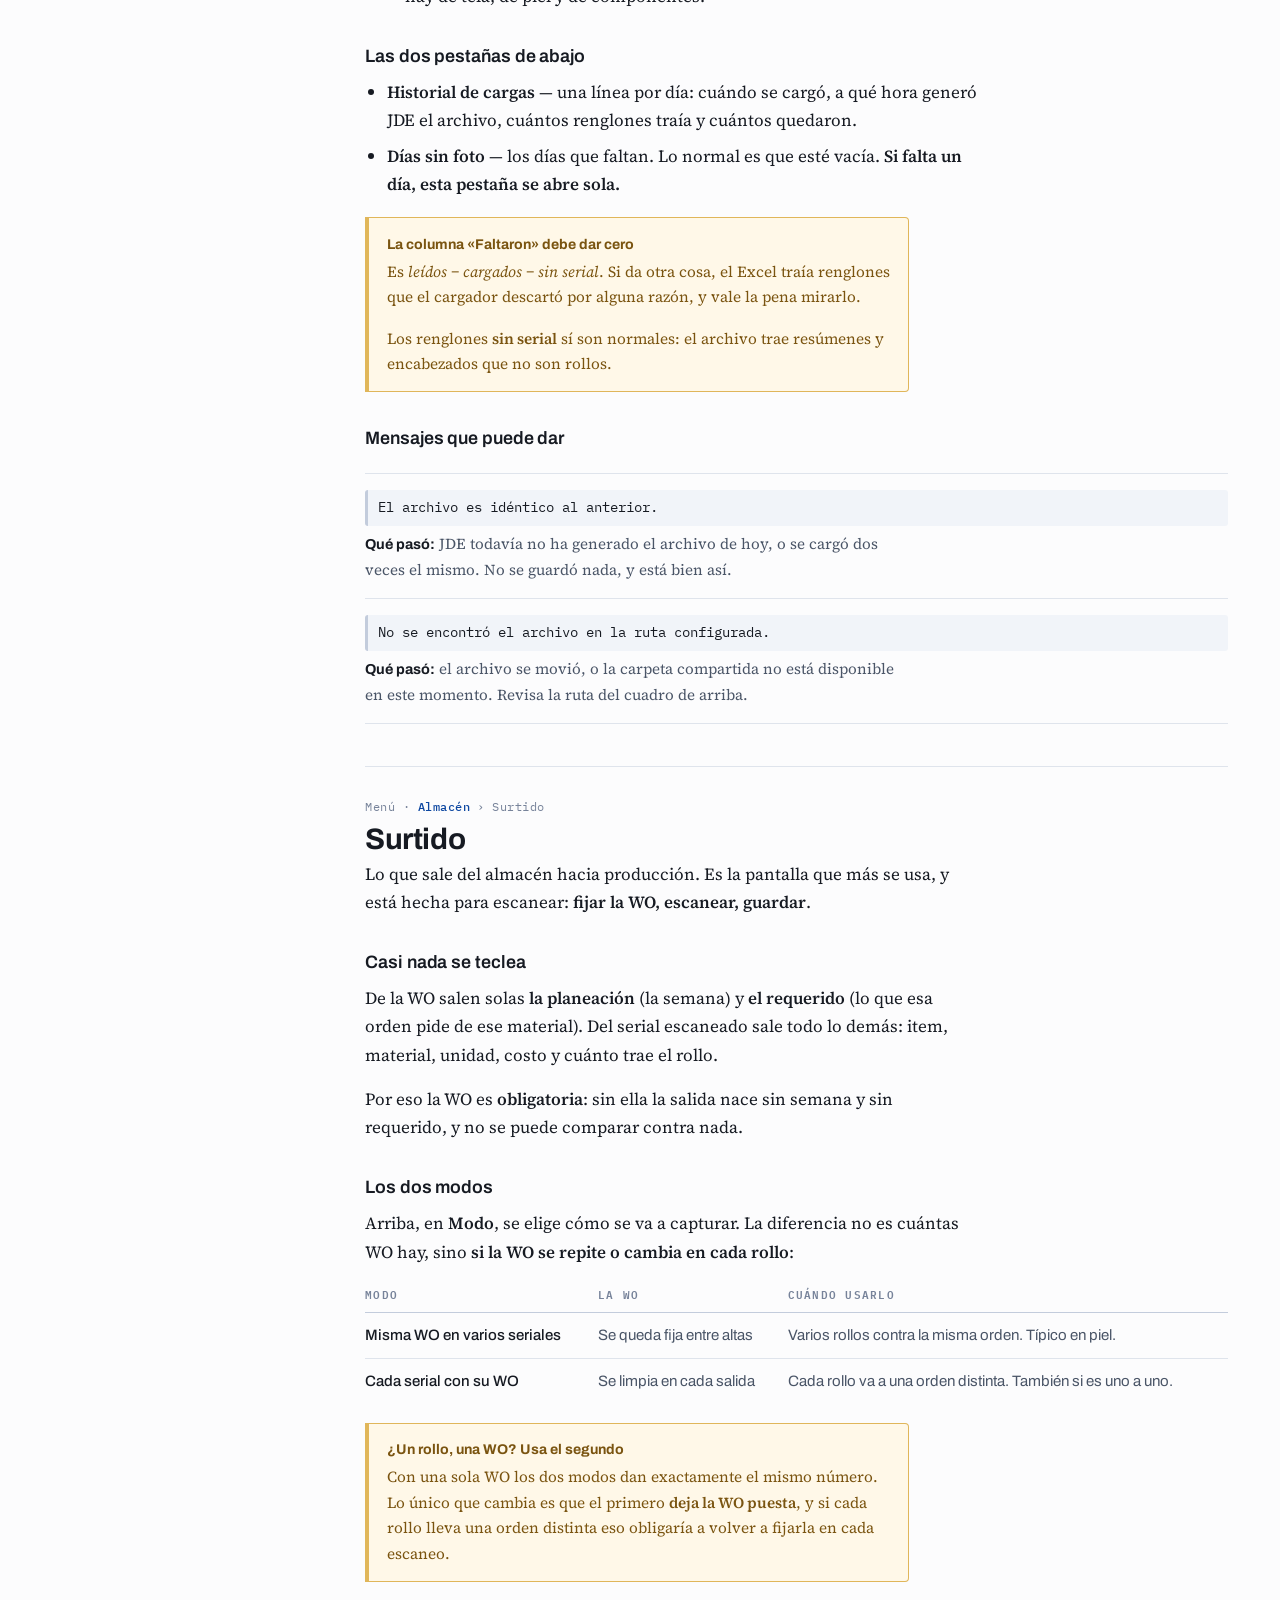
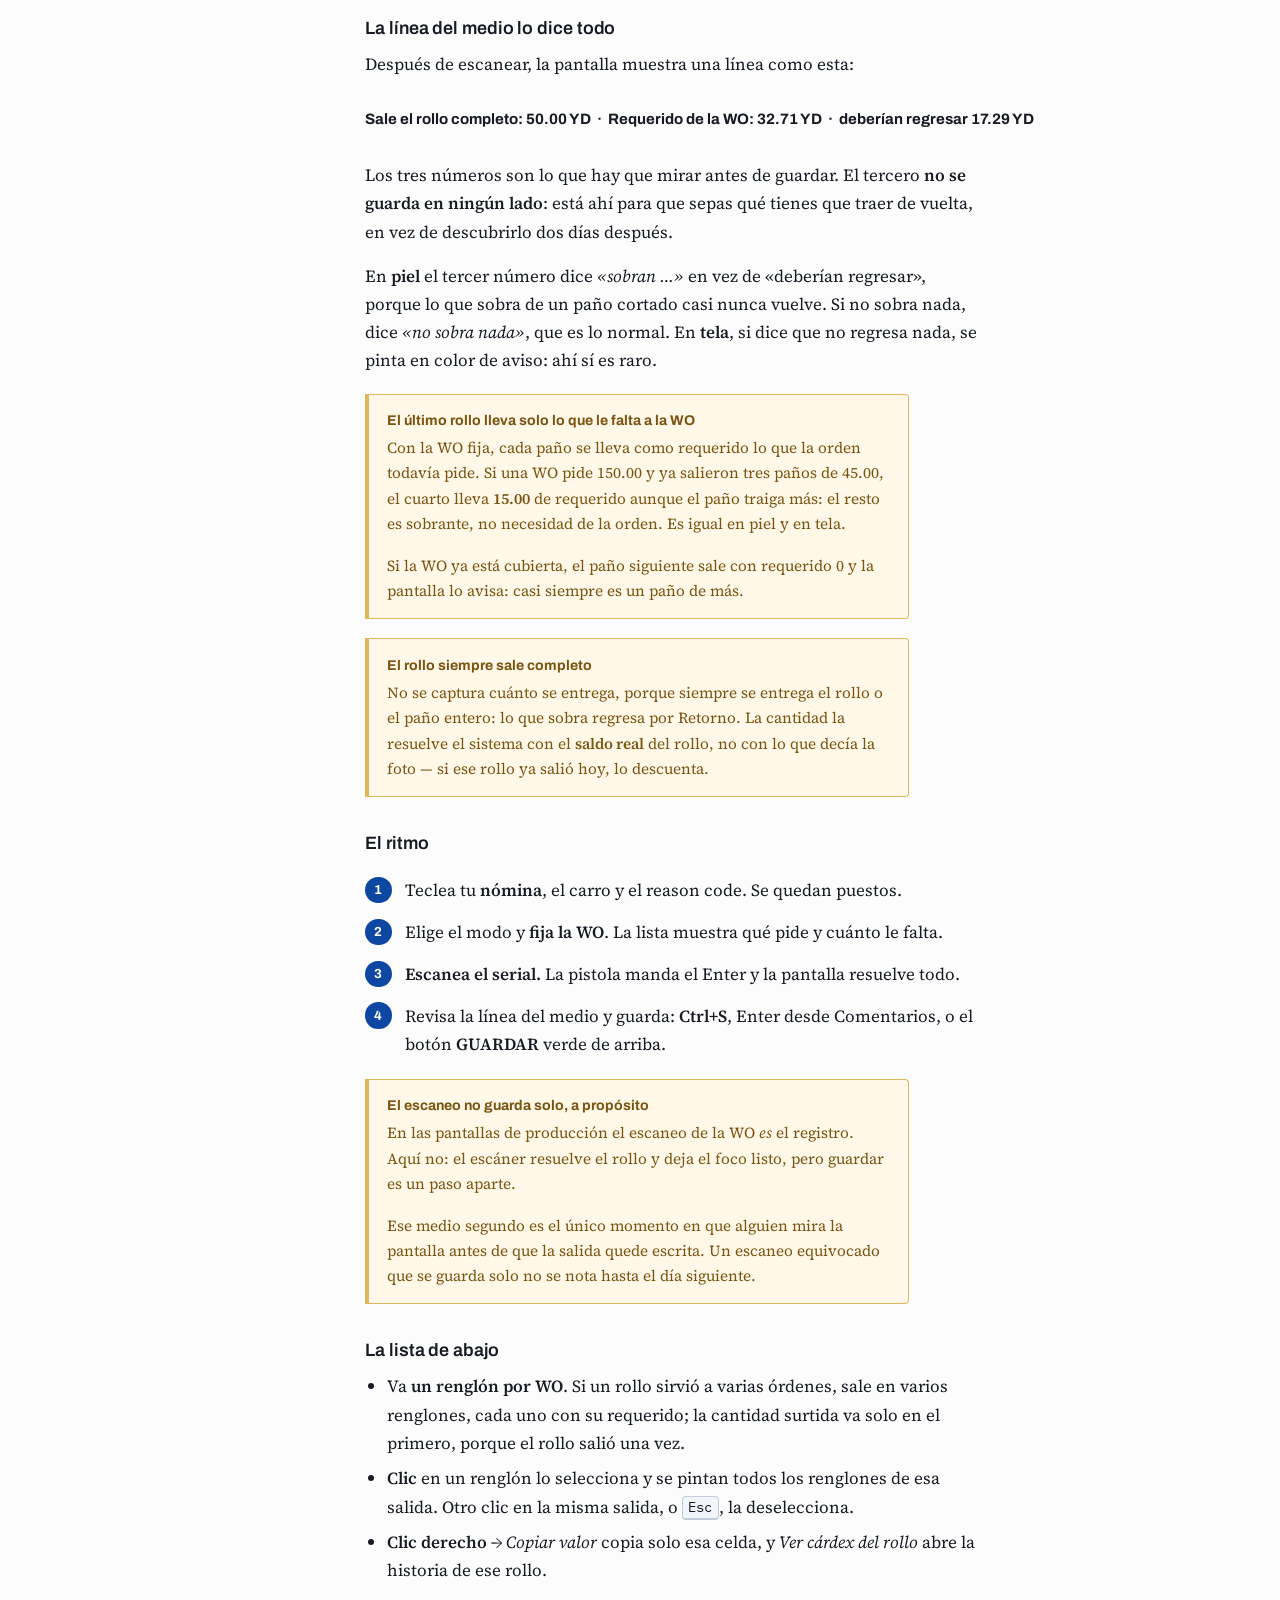
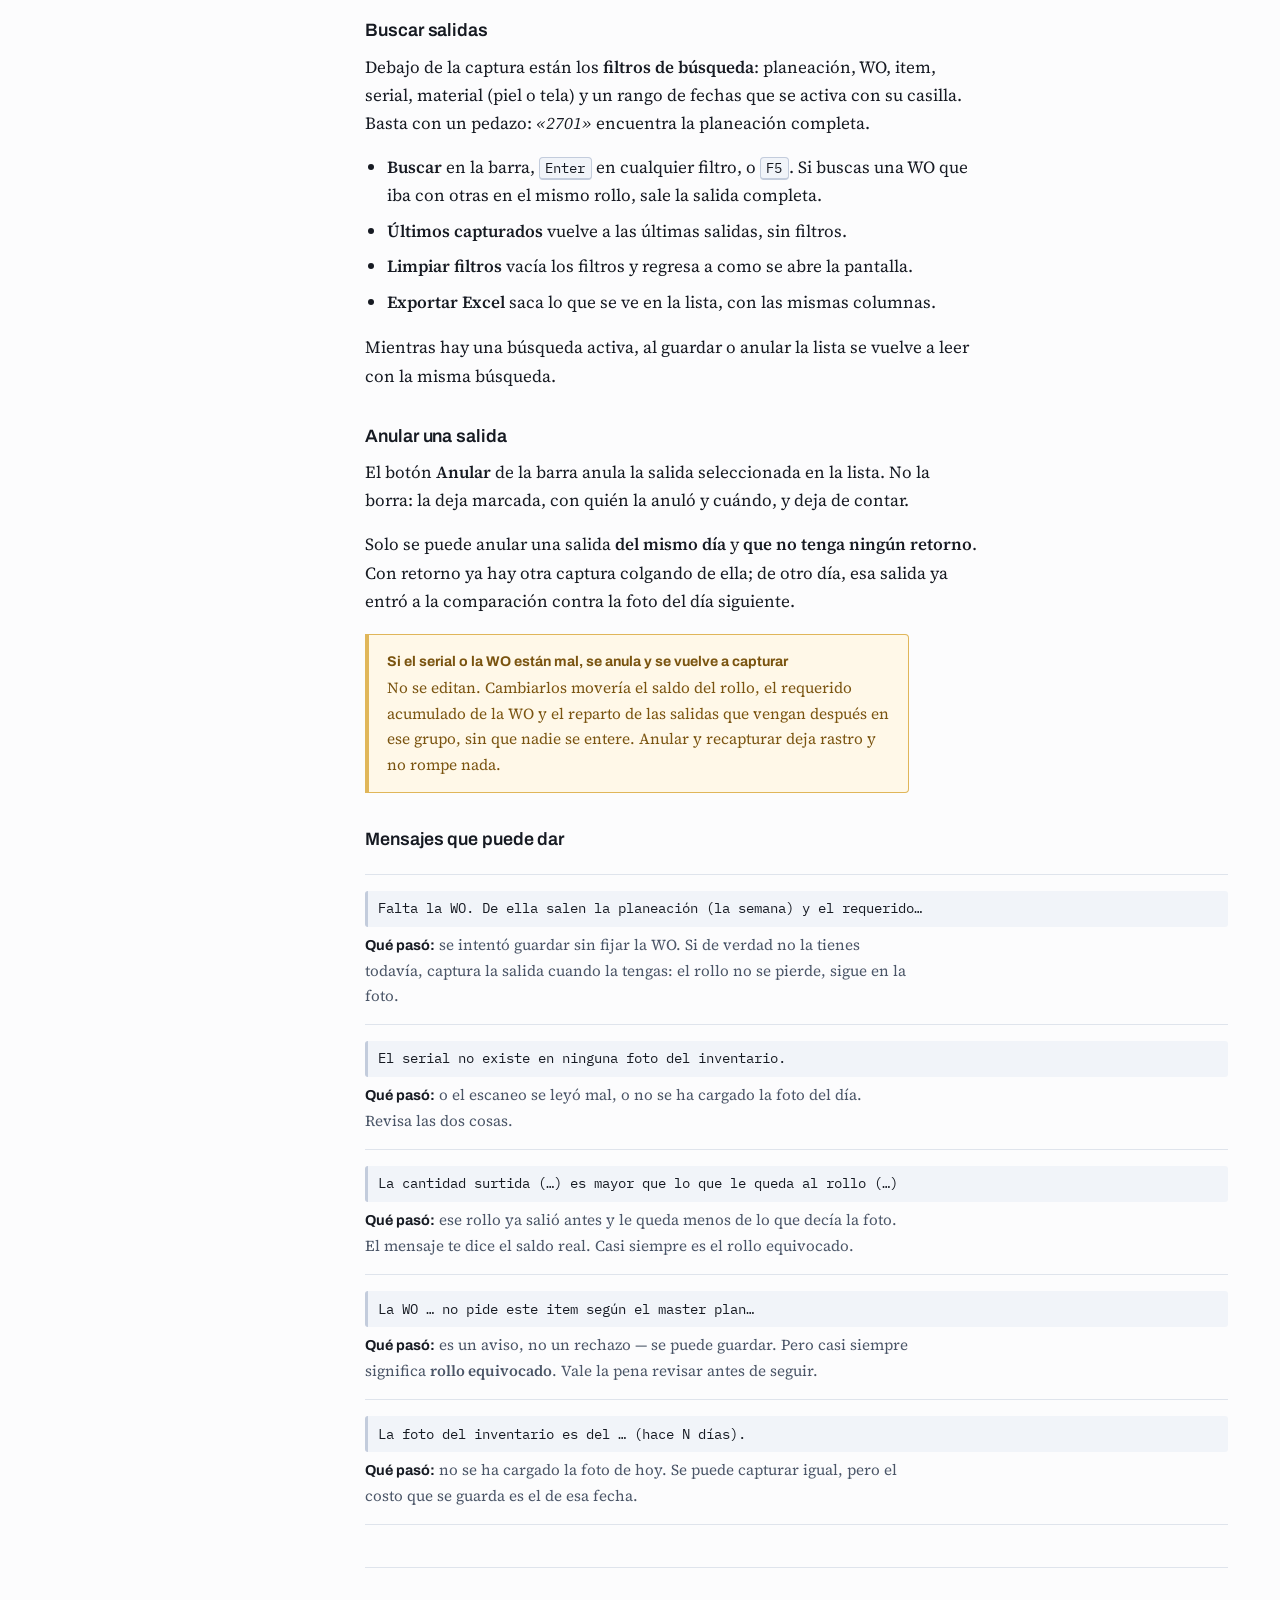
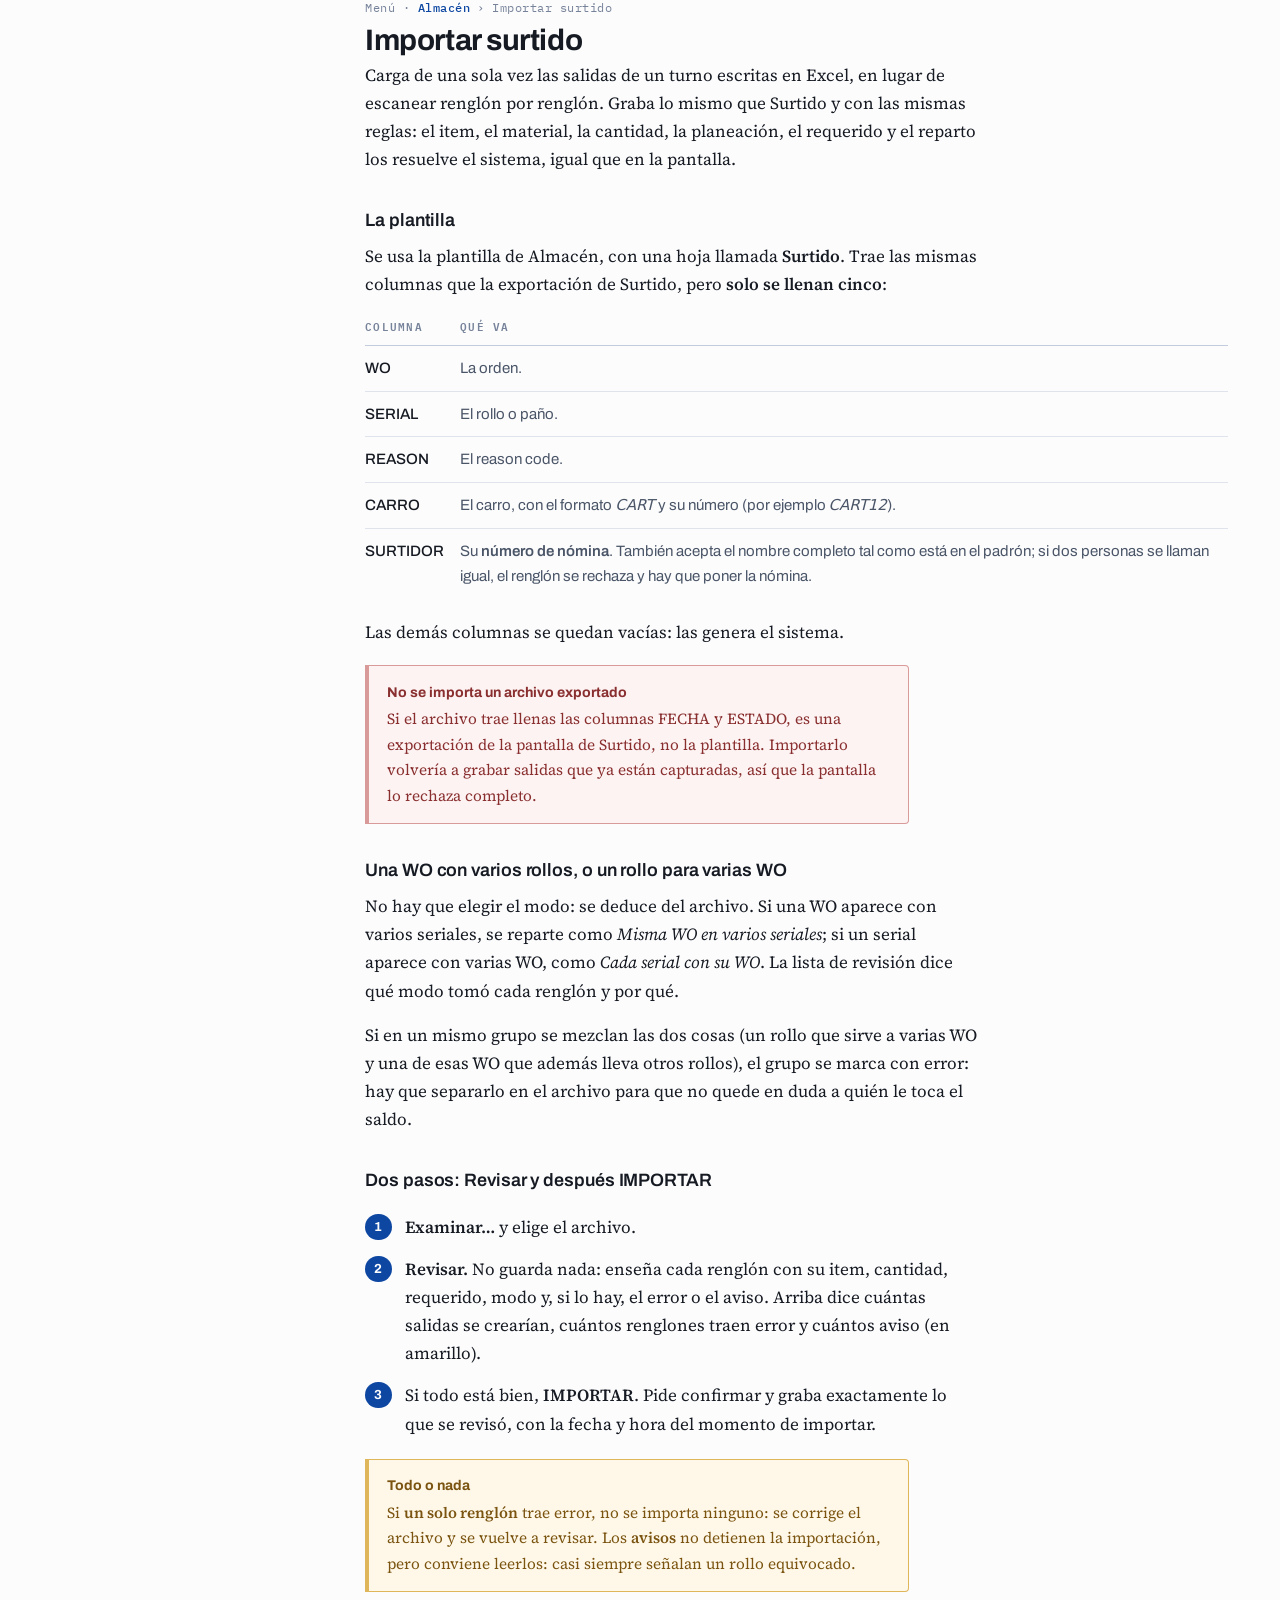
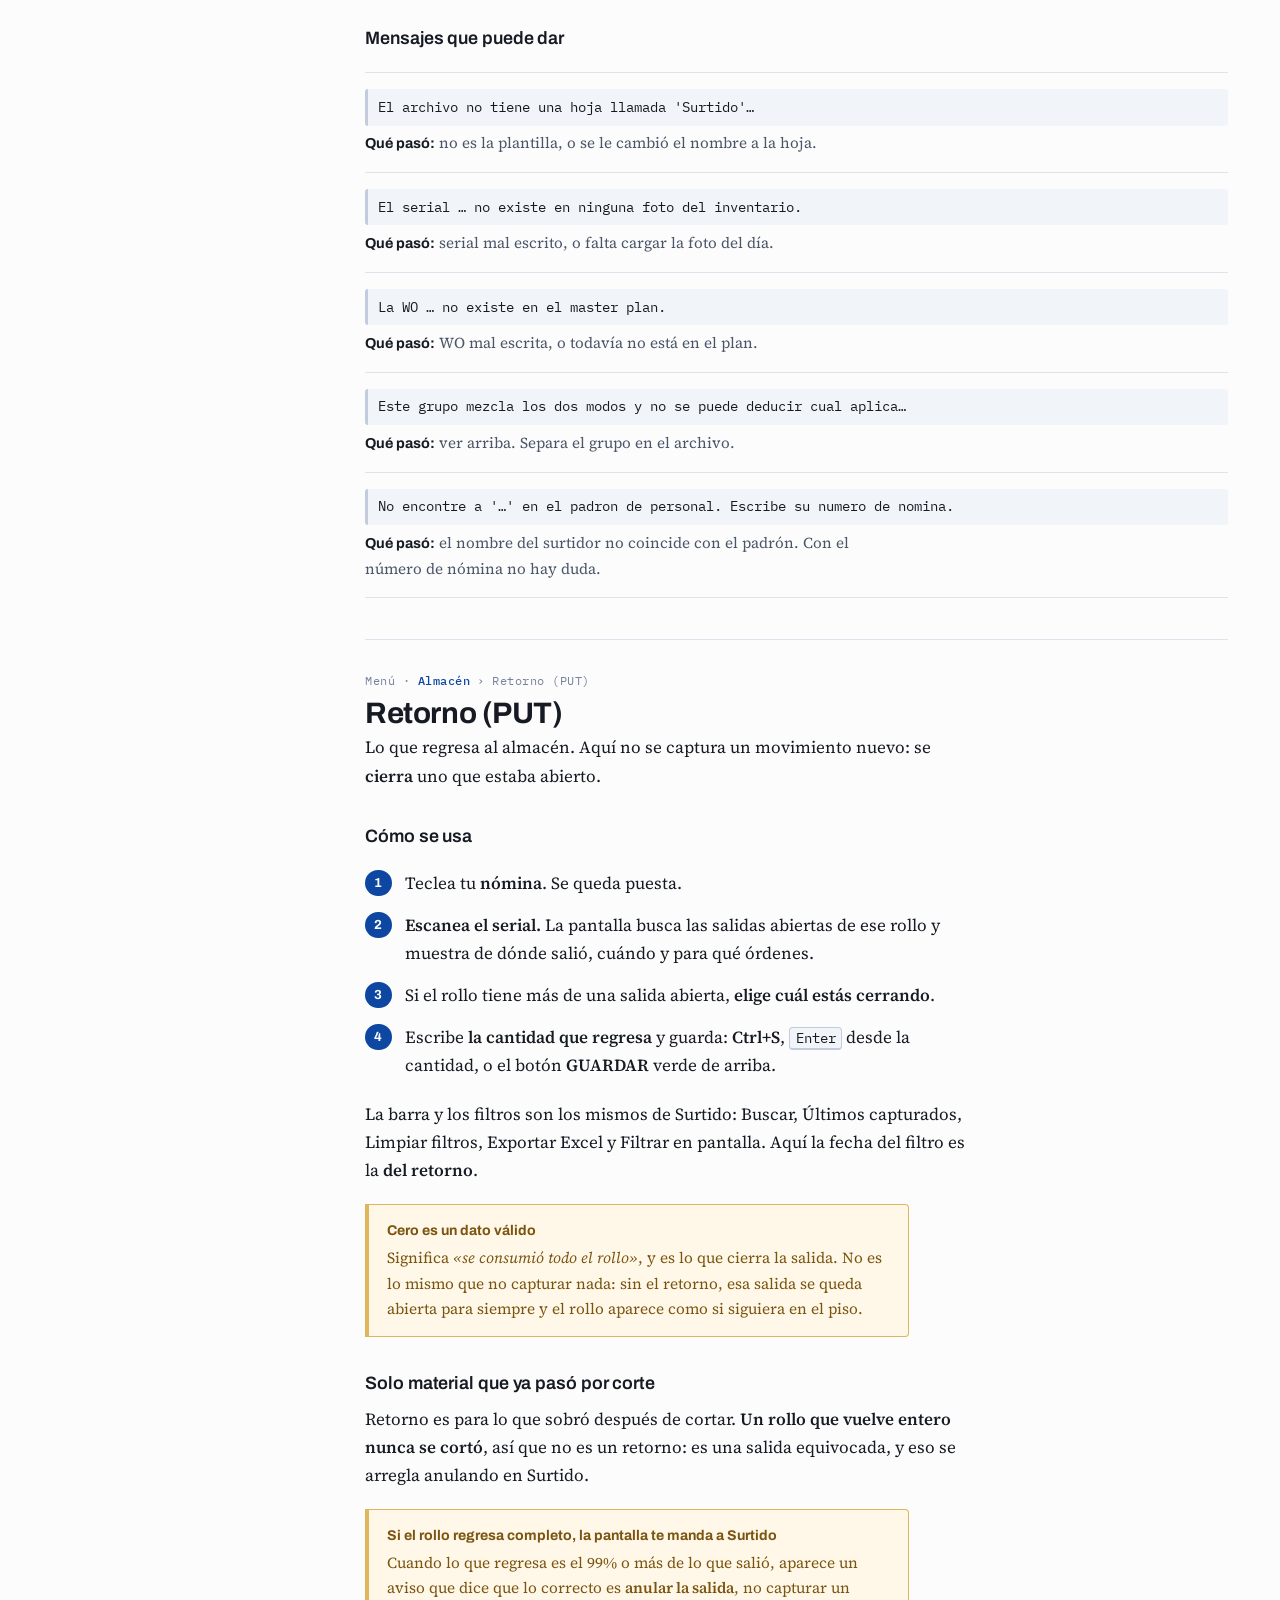
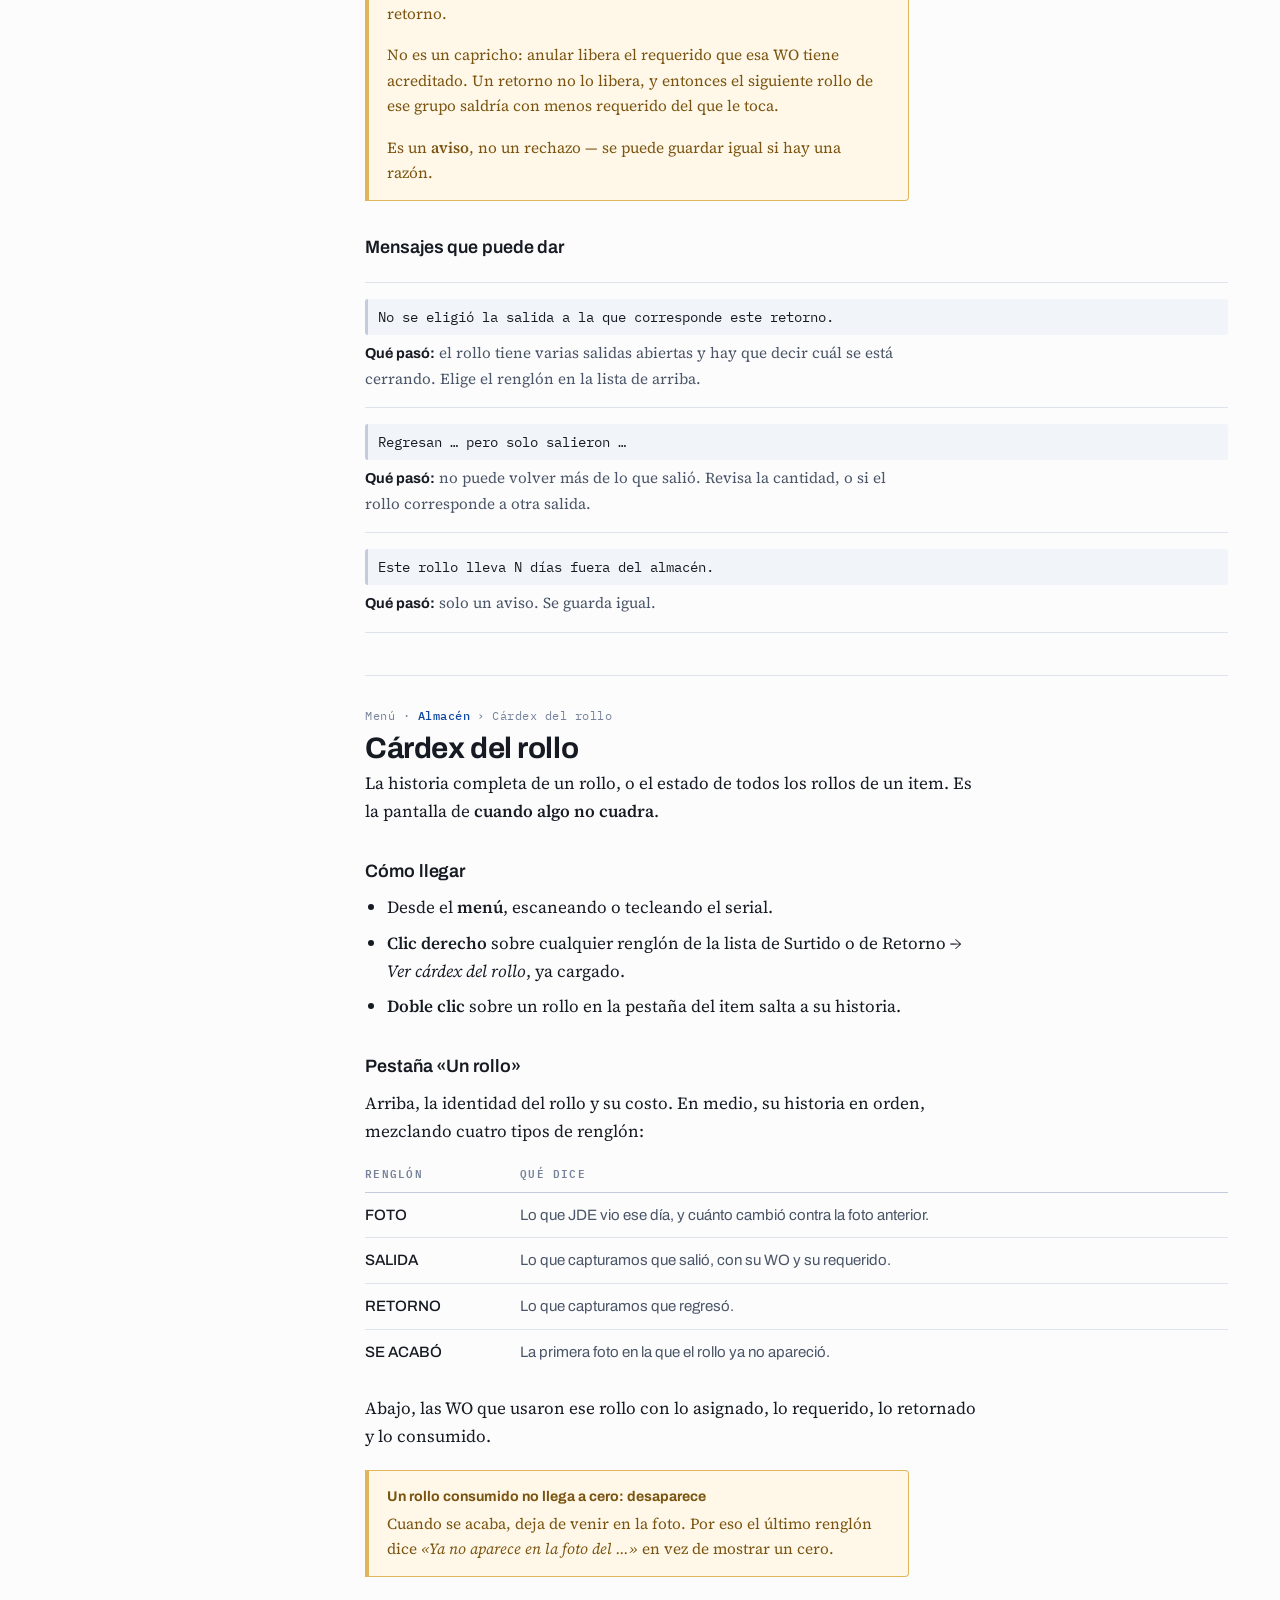
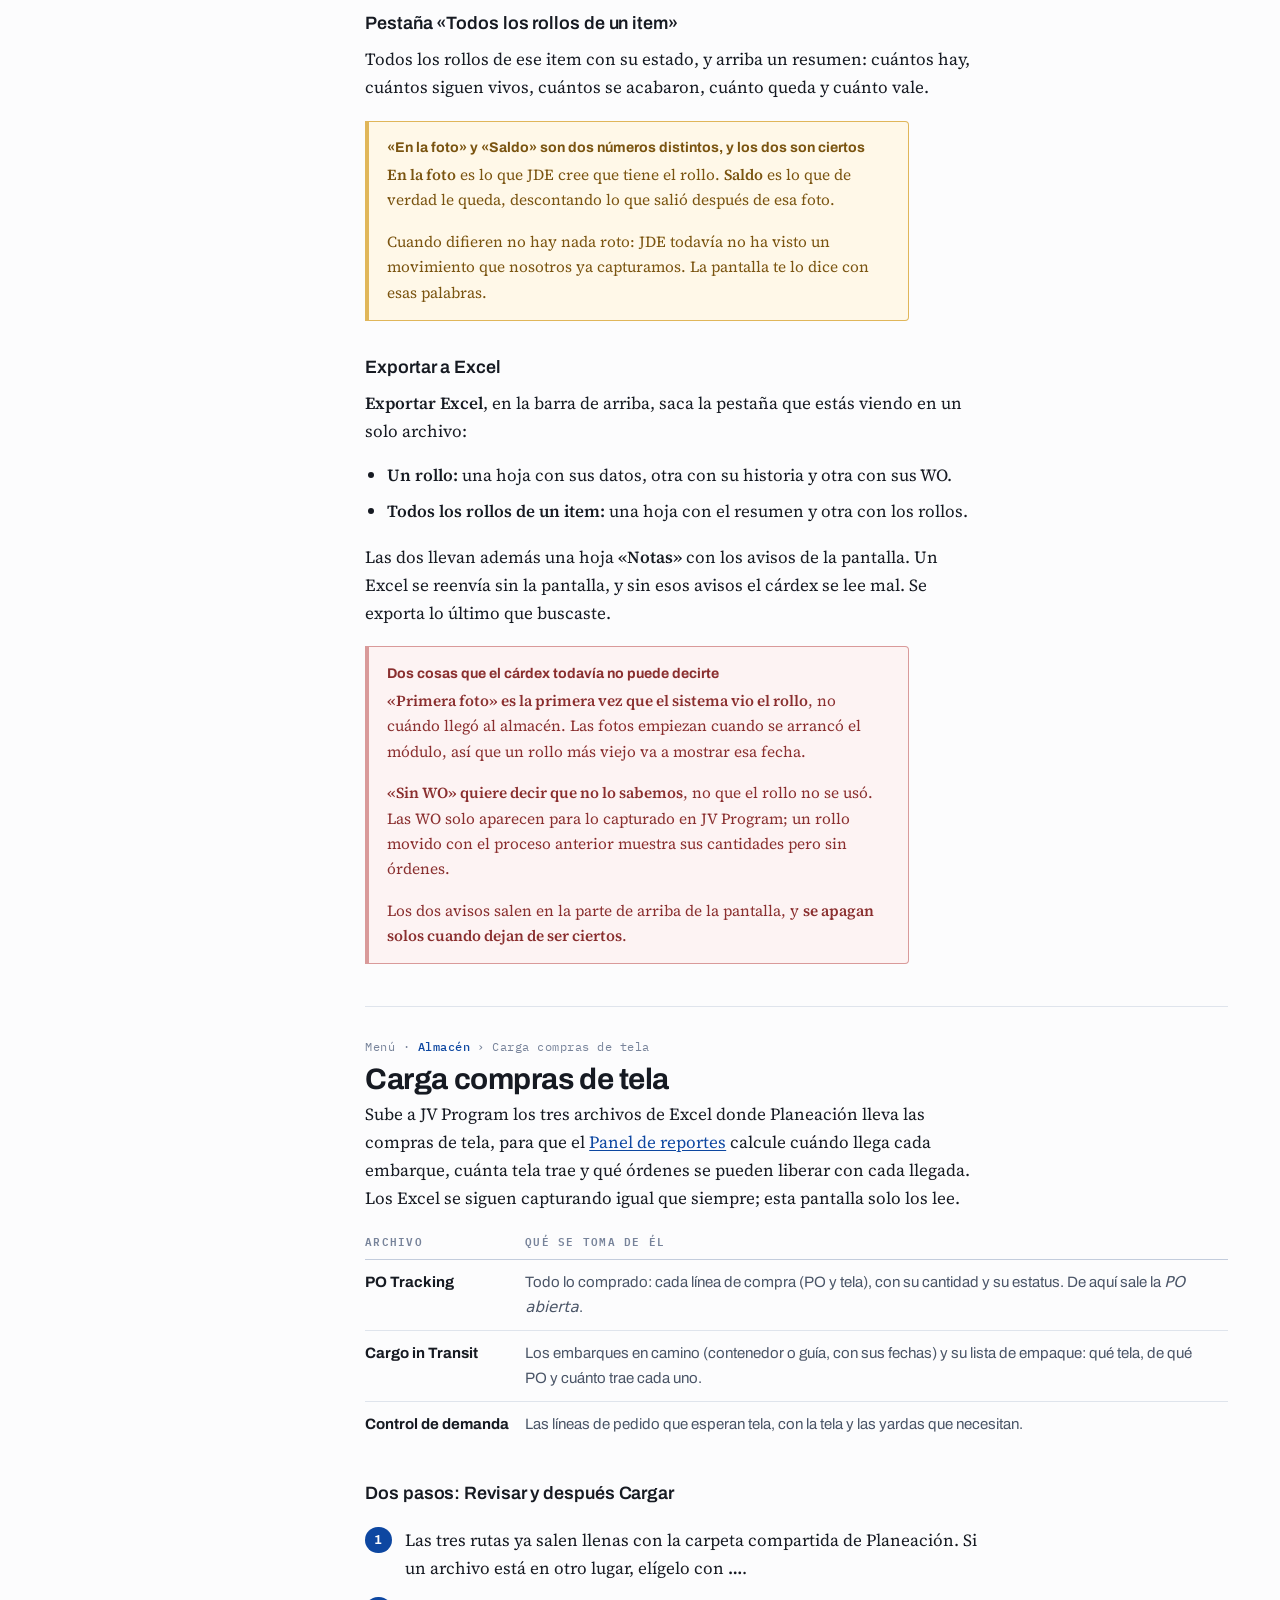
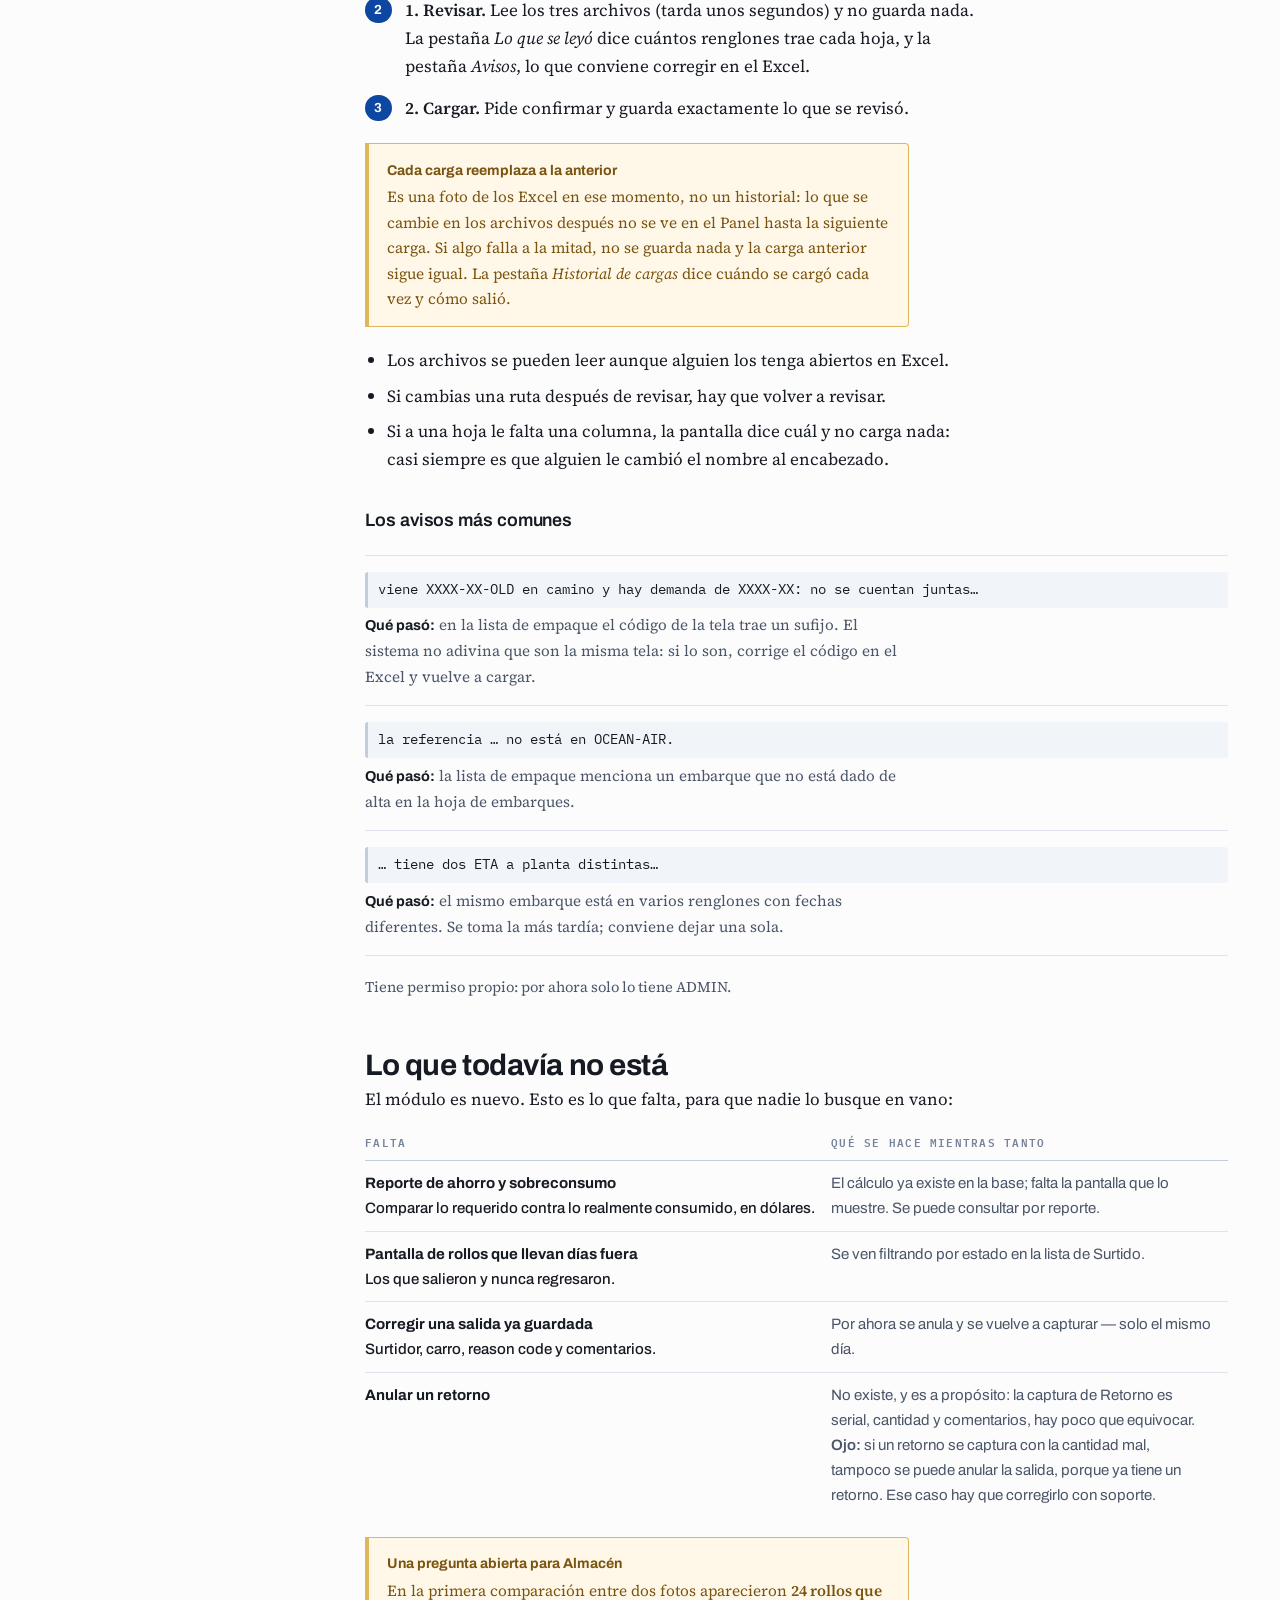
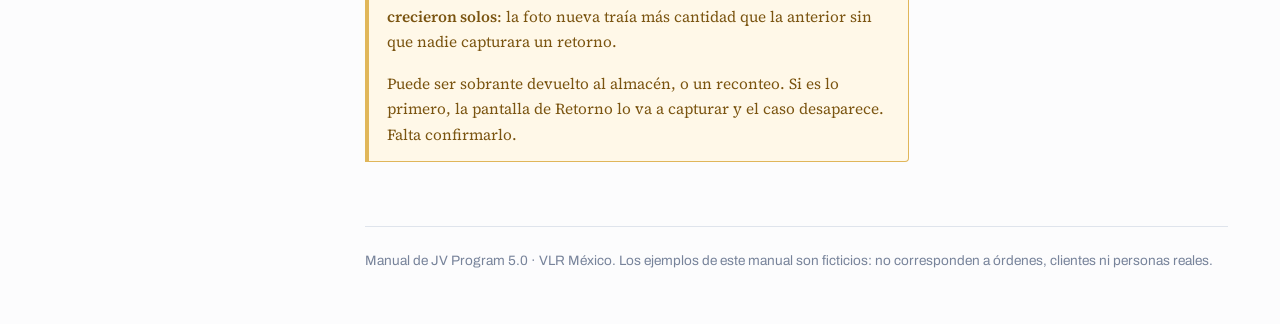
==== commit 4d19419c: "Manual: Carga compras de tela y reporte Tela y liberaciones" ====
--- a/almacen.html
+++ b/almacen.html
@@ -4,7 +4,7 @@
 <meta charset="utf-8">
 <meta name="viewport" content="width=device-width,initial-scale=1">
 <title>Almacén · Manual de JV Program</title>
-<meta name="description" content="Almacén: la foto diaria del inventario, el surtido de materia prima, el retorno y el cárdex del rollo.">
+<meta name="description" content="Almacén: la foto diaria del inventario, el surtido de materia prima, el retorno, el cárdex del rollo y la carga de compras de tela.">
 <link rel="preconnect" href="https://fonts.googleapis.com">
 <link rel="preconnect" href="https://fonts.gstatic.com" crossorigin>
 <link rel="stylesheet" href="https://fonts.googleapis.com/css2?family=Archivo:wght@600;700&family=IBM+Plex+Mono:wght@400;500;600&family=Source+Serif+4:opsz,wght@8..60,400;8..60,600&display=swap">
@@ -36,9 +36,10 @@
   <div class="portada">
     <p class="eyebrow">Por módulo</p>
     <h1>Almacén</h1>
-    <p class="entrada">Cinco pantallas para seguirle la pista a la materia prima: la foto
+    <p class="entrada">Seis pantallas para seguirle la pista a la materia prima: la foto
       diaria del inventario, lo que sale a producción —capturado o cargado desde Excel—, lo
-      que regresa, y la historia completa de cualquier rollo. Todas siguen las reglas de
+      que regresa, la historia completa de cualquier rollo y la
+      <a href="#carga-tela">carga de las compras de tela</a> que llegan en camino. Todas siguen las reglas de
       <a href="index.html">Cómo funcionan todas las pantallas</a>.</p>
     <p>Las ven los roles <strong>Almacén</strong> (que no ve nada más),
       <strong>Supervisor</strong> y <strong>ADMIN</strong>. <em>Importar surtido</em> lleva un
@@ -515,6 +516,76 @@
       <p>Los dos avisos salen en la parte de arriba de la pantalla, y <strong>se apagan solos
         cuando dejan de ser ciertos</strong>.</p>
     </div>
+  </div>
+
+  <!-- ===================================================== -->
+  <div class="pantalla" id="carga-tela">
+    <p class="ruta">Menú · <b>Almacén</b> › Carga compras de tela</p>
+    <h2 style="margin-top:0">Carga compras de tela</h2>
+    <p>Sube a JV Program los tres archivos de Excel donde Planeación lleva las compras de tela,
+      para que el <a href="datos.html#panel">Panel de reportes</a> calcule cuándo llega cada
+      embarque, cuánta tela trae y qué órdenes se pueden liberar con cada llegada. Los Excel se
+      siguen capturando igual que siempre; esta pantalla solo los lee.</p>
+
+    <div class="tabla-caja">
+    <table>
+      <thead><tr><th>Archivo</th><th>Qué se toma de él</th></tr></thead>
+      <tbody>
+        <tr><td><b>PO Tracking</b></td><td>Todo lo comprado: cada línea de compra (PO y tela),
+          con su cantidad y su estatus. De aquí sale la <em>PO abierta</em>.</td></tr>
+        <tr><td><b>Cargo in Transit</b></td><td>Los embarques en camino (contenedor o guía, con
+          sus fechas) y su lista de empaque: qué tela, de qué PO y cuánto trae cada uno.</td></tr>
+        <tr><td><b>Control de demanda</b></td><td>Las líneas de pedido que esperan tela, con la
+          tela y las yardas que necesitan.</td></tr>
+      </tbody>
+    </table>
+    </div>
+
+    <h3>Dos pasos: Revisar y después Cargar</h3>
+    <ol class="pasos">
+      <li>Las tres rutas ya salen llenas con la carpeta compartida de Planeación. Si un archivo
+        está en otro lugar, elígelo con <strong>…</strong>.</li>
+      <li><strong>1. Revisar.</strong> Lee los tres archivos (tarda unos segundos) y no guarda
+        nada. La pestaña <em>Lo que se leyó</em> dice cuántos renglones trae cada hoja, y la
+        pestaña <em>Avisos</em>, lo que conviene corregir en el Excel.</li>
+      <li><strong>2. Cargar.</strong> Pide confirmar y guarda exactamente lo que se revisó.</li>
+    </ol>
+
+    <div class="ojo">
+      <b>Cada carga reemplaza a la anterior</b>
+      <p>Es una foto de los Excel en ese momento, no un historial: lo que se cambie en los
+        archivos después no se ve en el Panel hasta la siguiente carga. Si algo falla a la mitad,
+        no se guarda nada y la carga anterior sigue igual. La pestaña <em>Historial de cargas</em>
+        dice cuándo se cargó cada vez y cómo salió.</p>
+    </div>
+
+    <ul>
+      <li>Los archivos se pueden leer aunque alguien los tenga abiertos en Excel.</li>
+      <li>Si cambias una ruta después de revisar, hay que volver a revisar.</li>
+      <li>Si a una hoja le falta una columna, la pantalla dice cuál y no carga nada: casi
+        siempre es que alguien le cambió el nombre al encabezado.</li>
+    </ul>
+
+    <h3>Los avisos más comunes</h3>
+    <div class="mensajes">
+      <div class="mensaje">
+        <div class="dice">viene XXXX-XX-OLD en camino y hay demanda de XXXX-XX: no se cuentan juntas…</div>
+        <p class="quiere"><b>Qué pasó:</b> en la lista de empaque el código de la tela trae un
+          sufijo. El sistema no adivina que son la misma tela: si lo son, corrige el código en el
+          Excel y vuelve a cargar.</p>
+      </div>
+      <div class="mensaje">
+        <div class="dice">la referencia … no está en OCEAN-AIR.</div>
+        <p class="quiere"><b>Qué pasó:</b> la lista de empaque menciona un embarque que no está
+          dado de alta en la hoja de embarques.</p>
+      </div>
+      <div class="mensaje">
+        <div class="dice">… tiene dos ETA a planta distintas…</div>
+        <p class="quiere"><b>Qué pasó:</b> el mismo embarque está en varios renglones con fechas
+          diferentes. Se toma la más tardía; conviene dejar una sola.</p>
+      </div>
+    </div>
+    <p class="chico">Tiene permiso propio: por ahora solo lo tiene ADMIN.</p>
   </div>
 
   <!-- ===================================================== -->
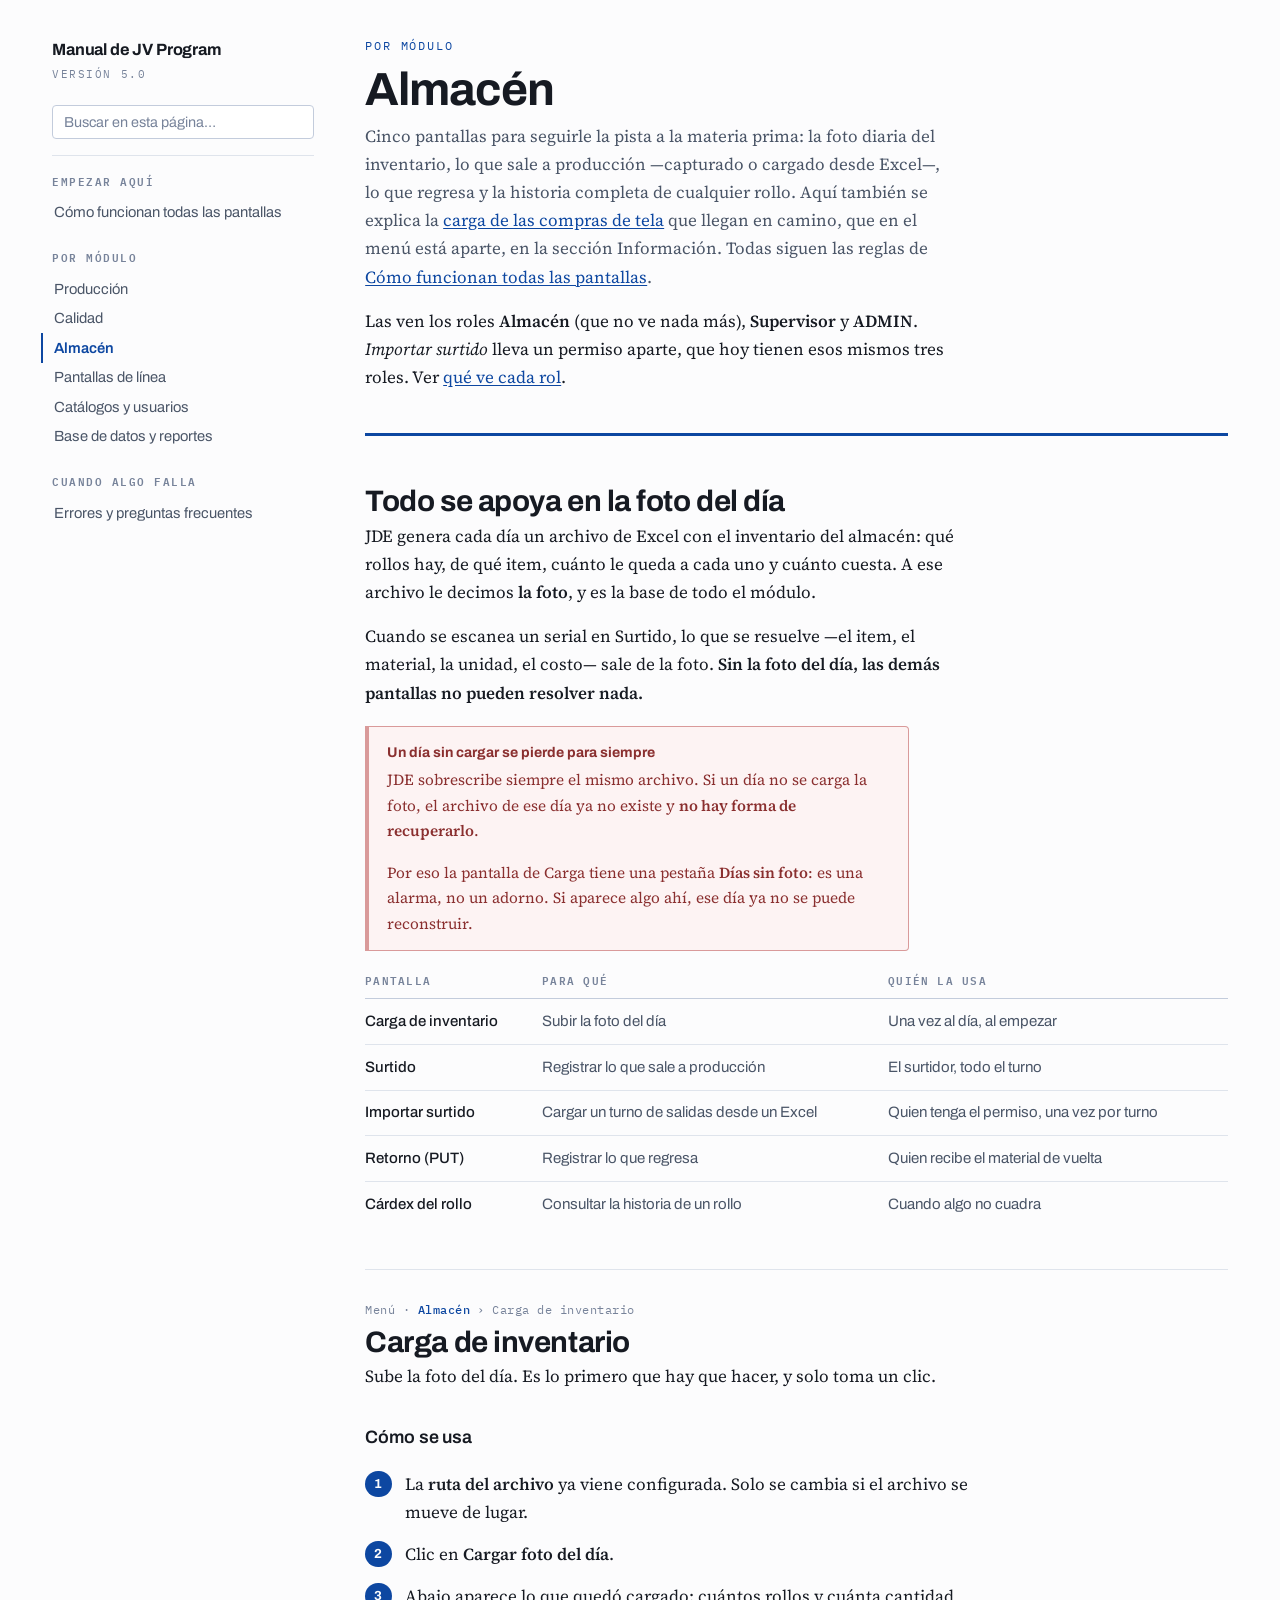
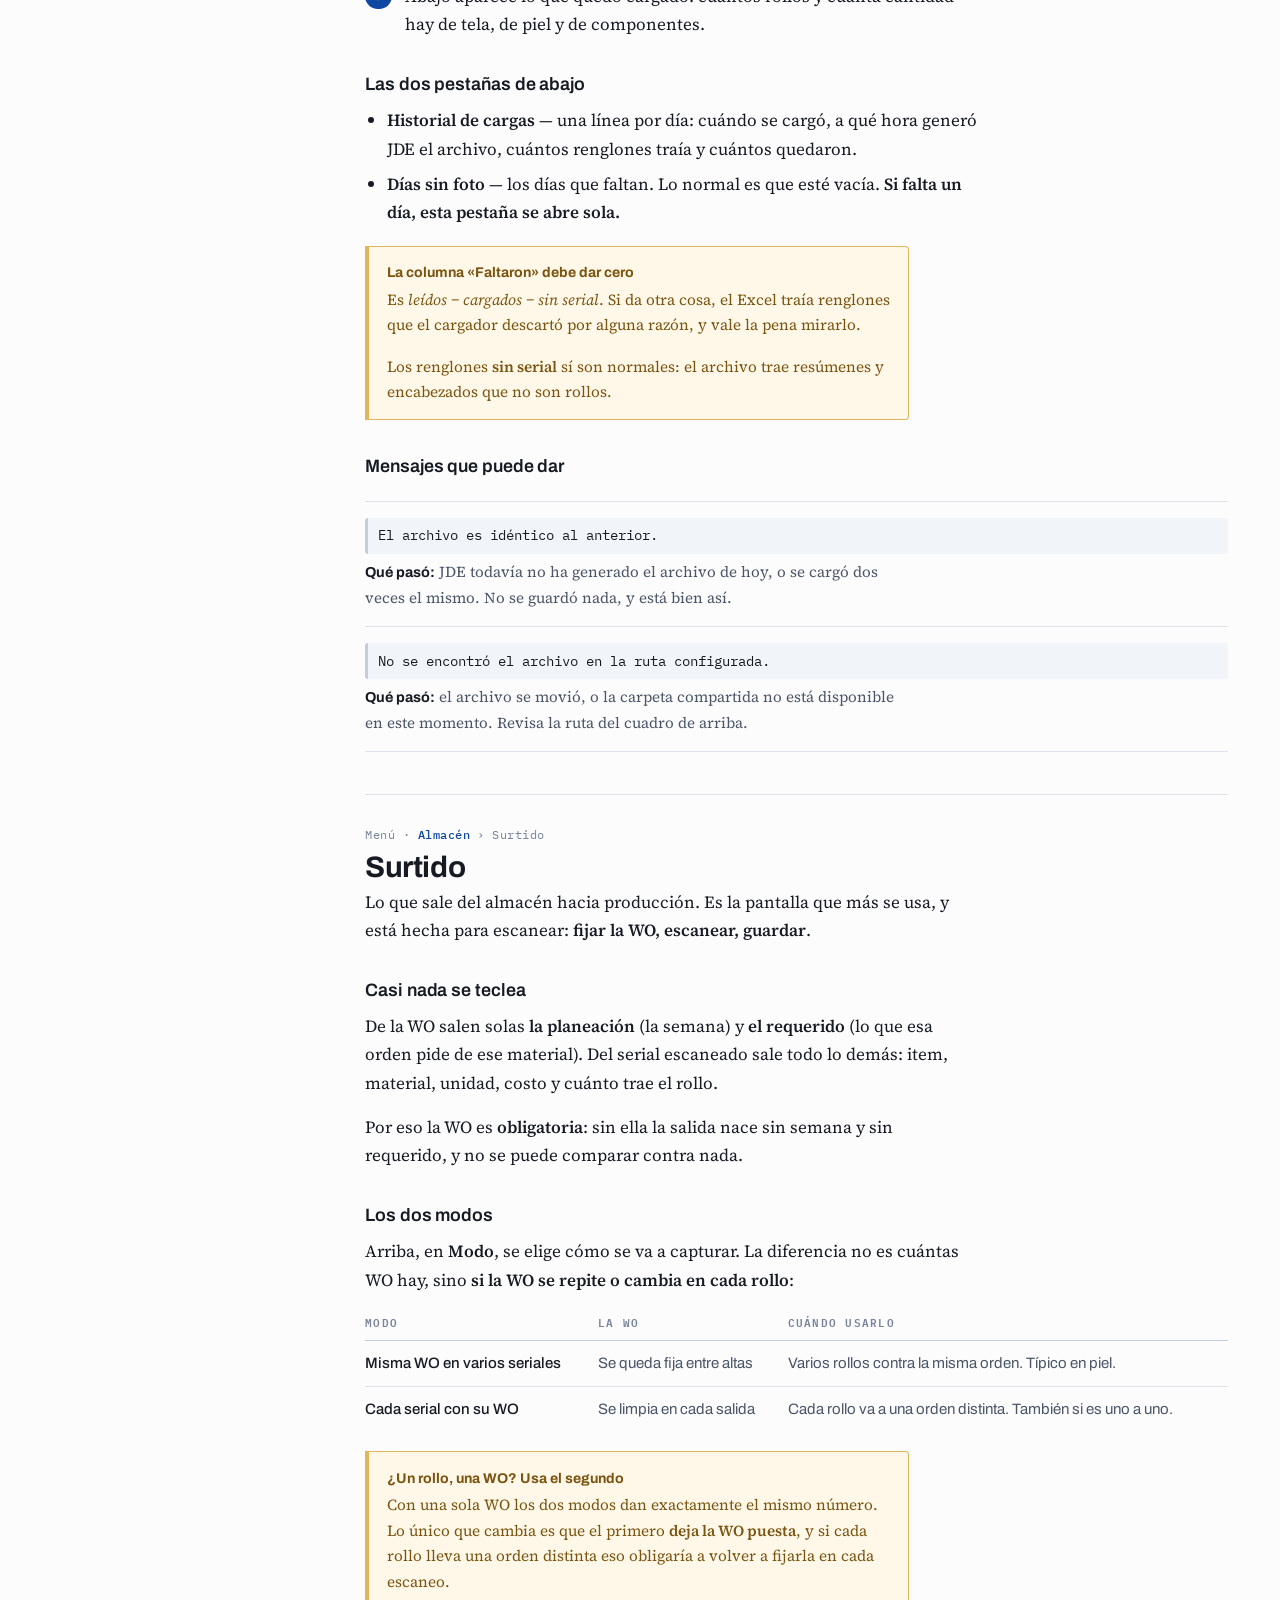
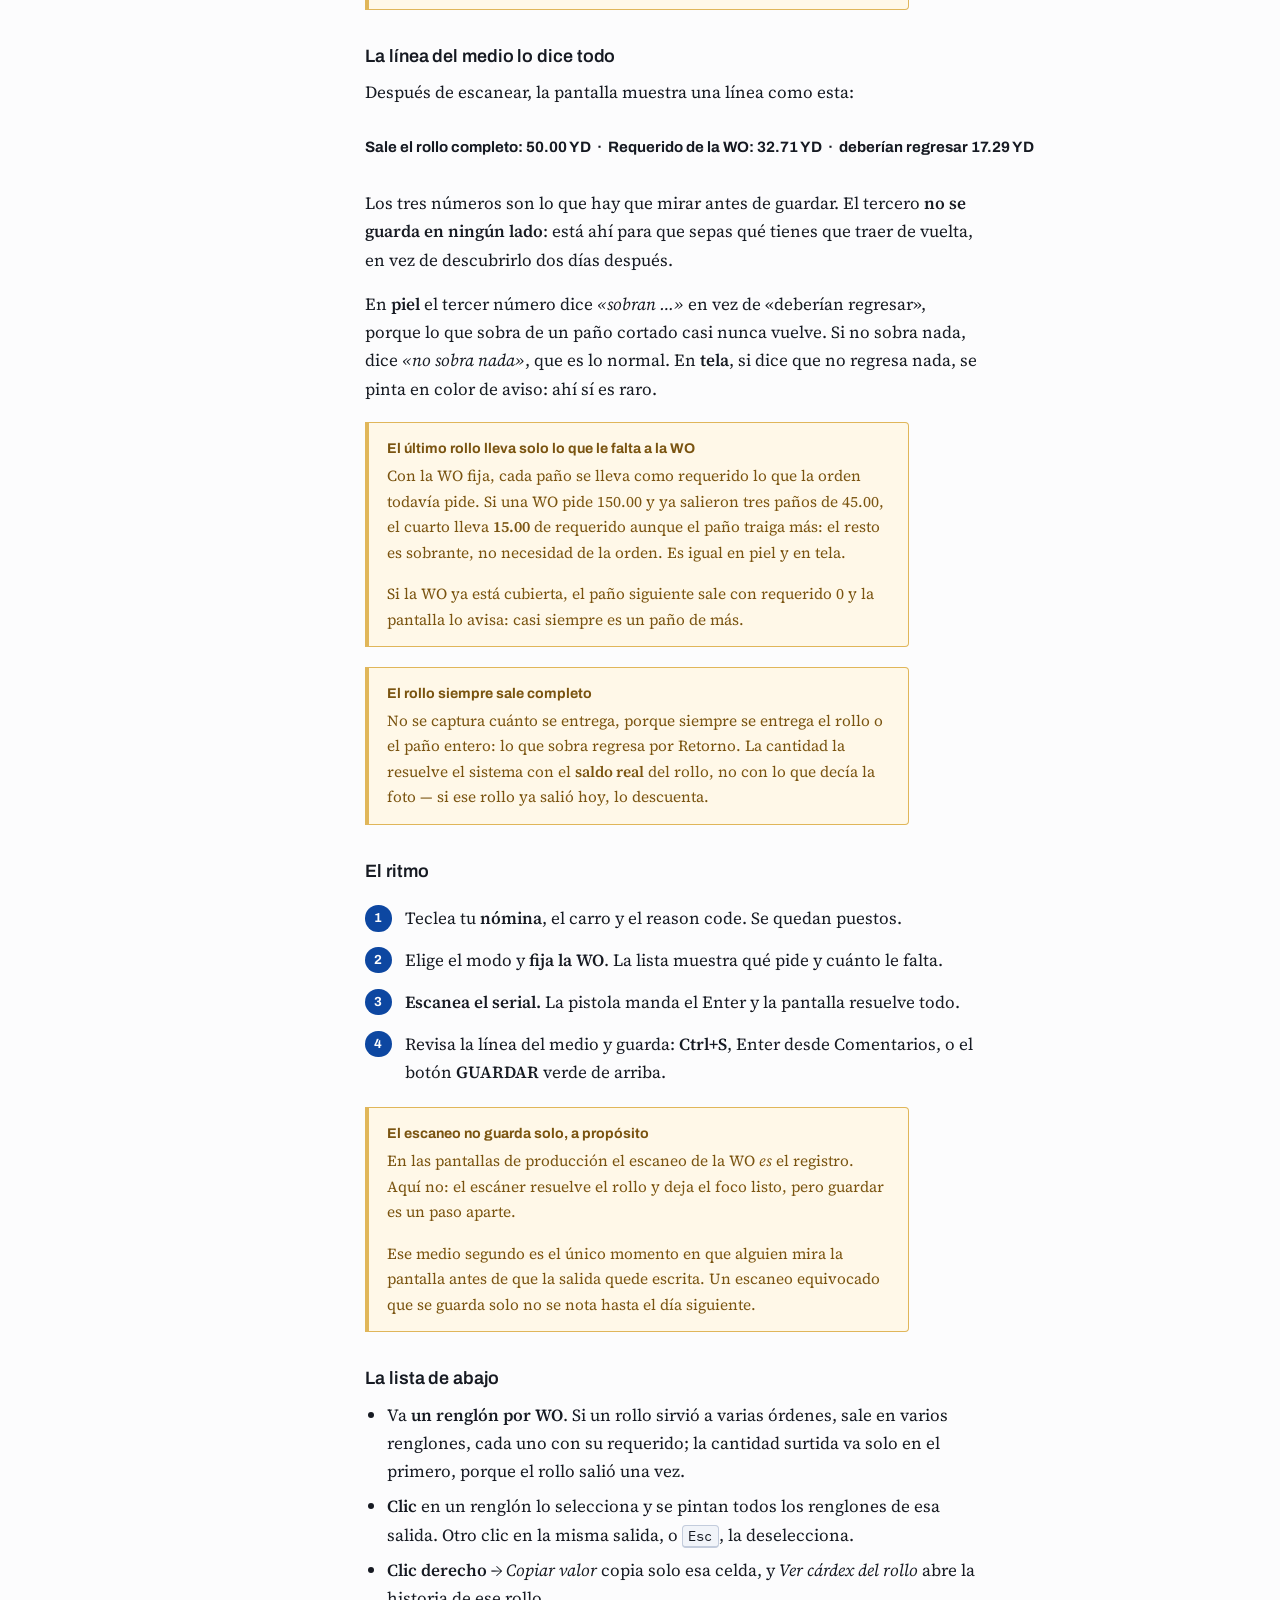
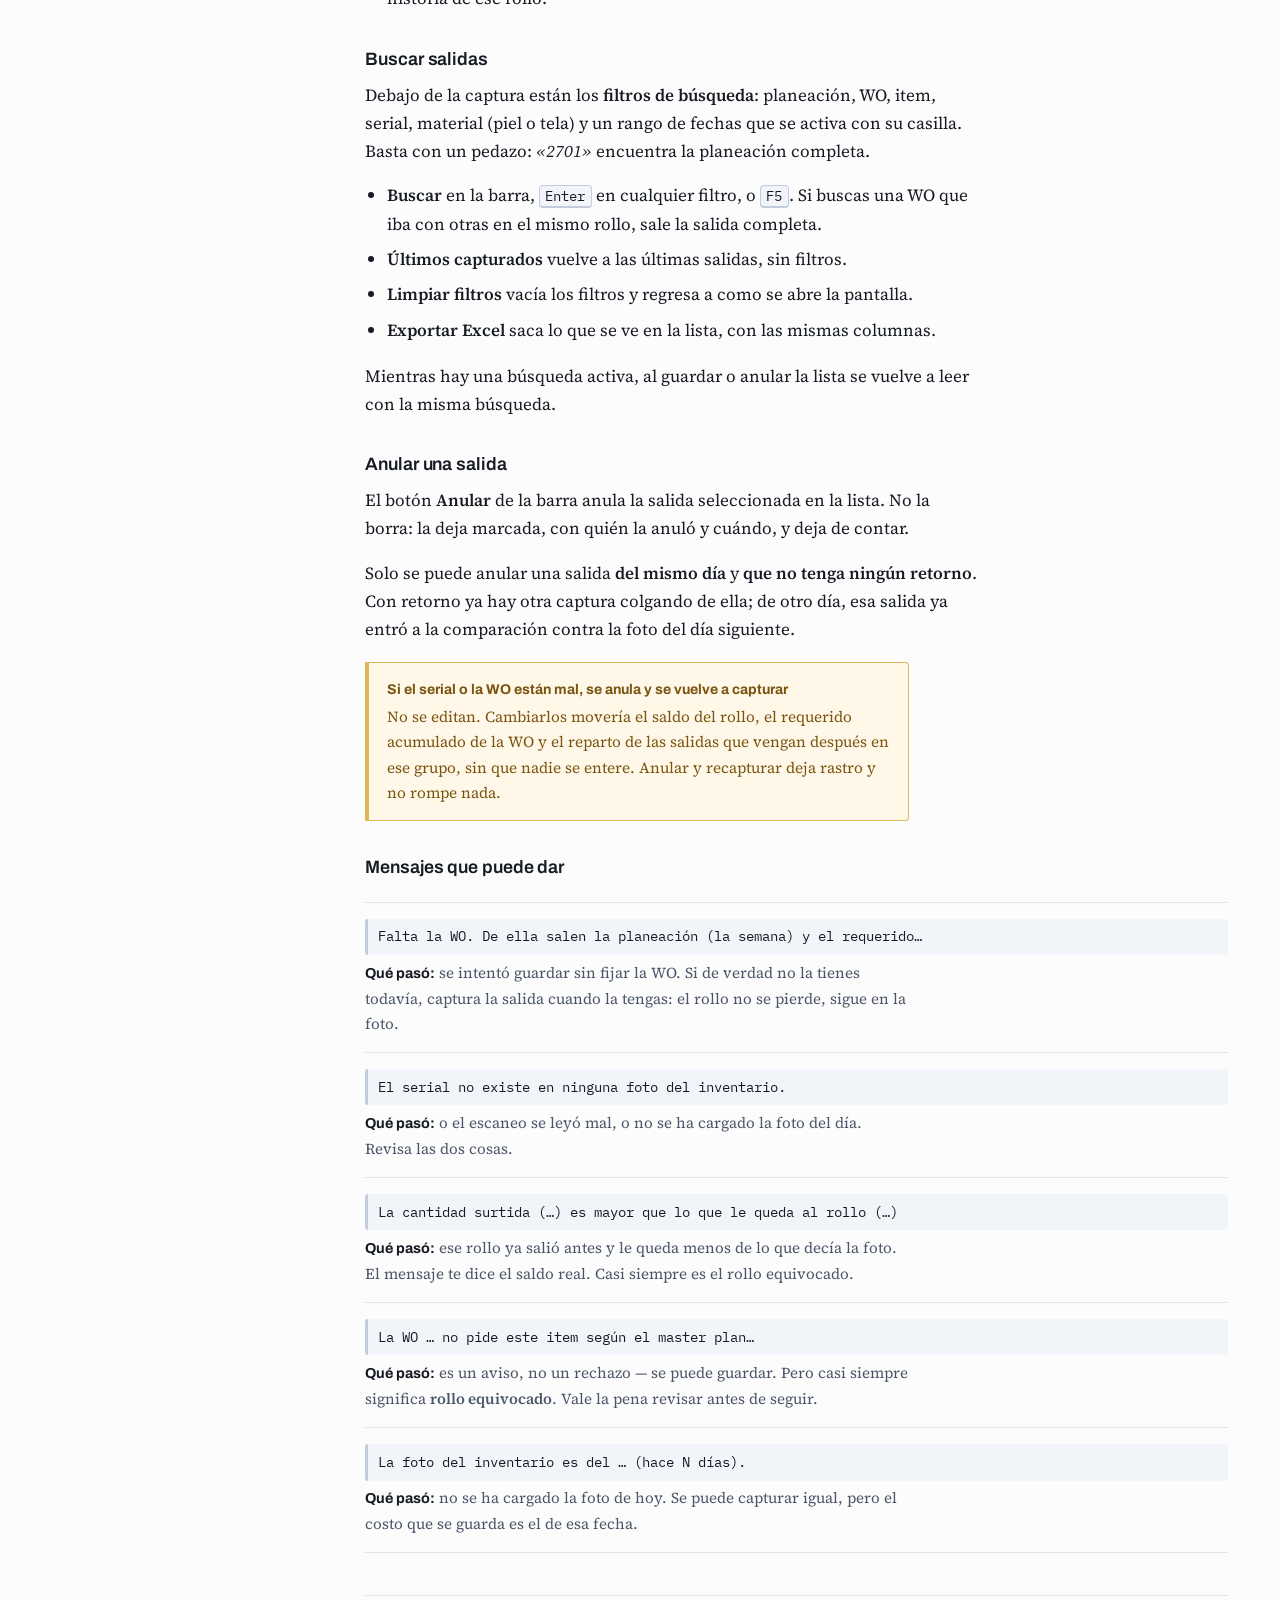
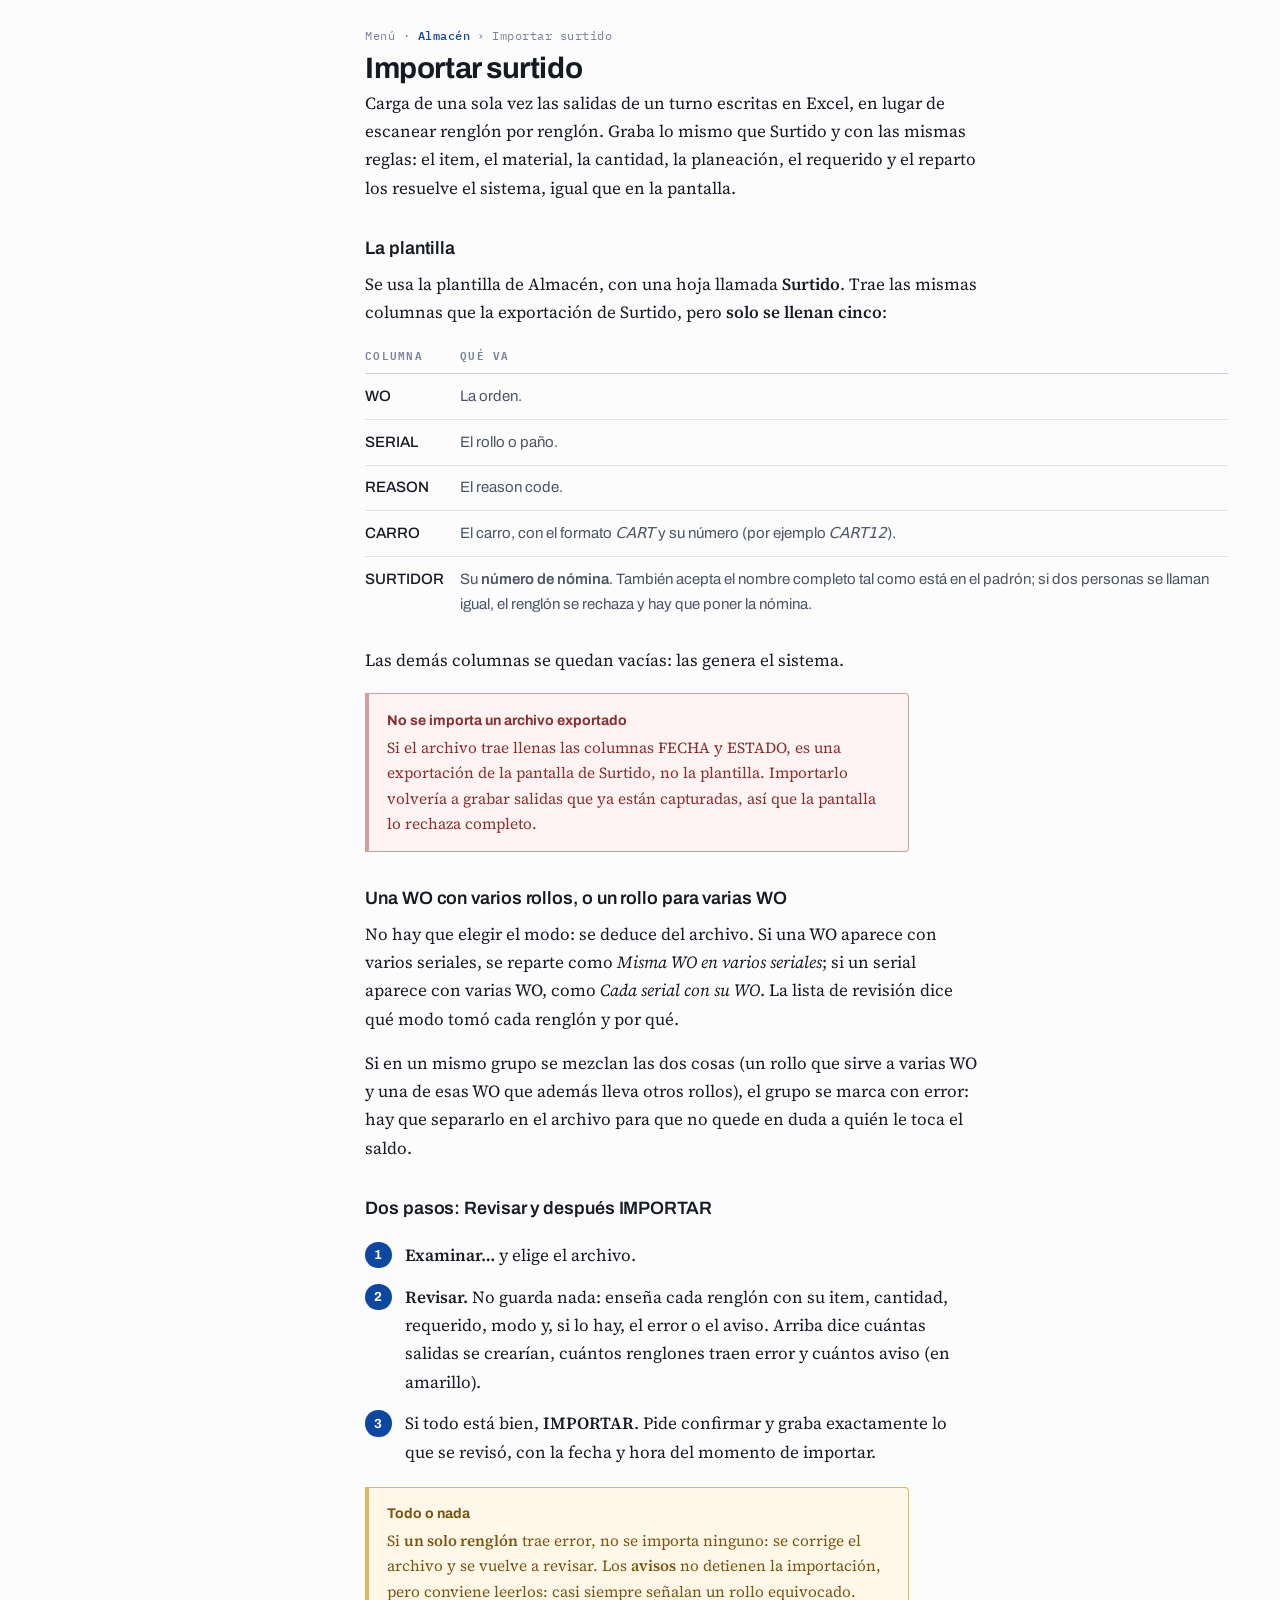
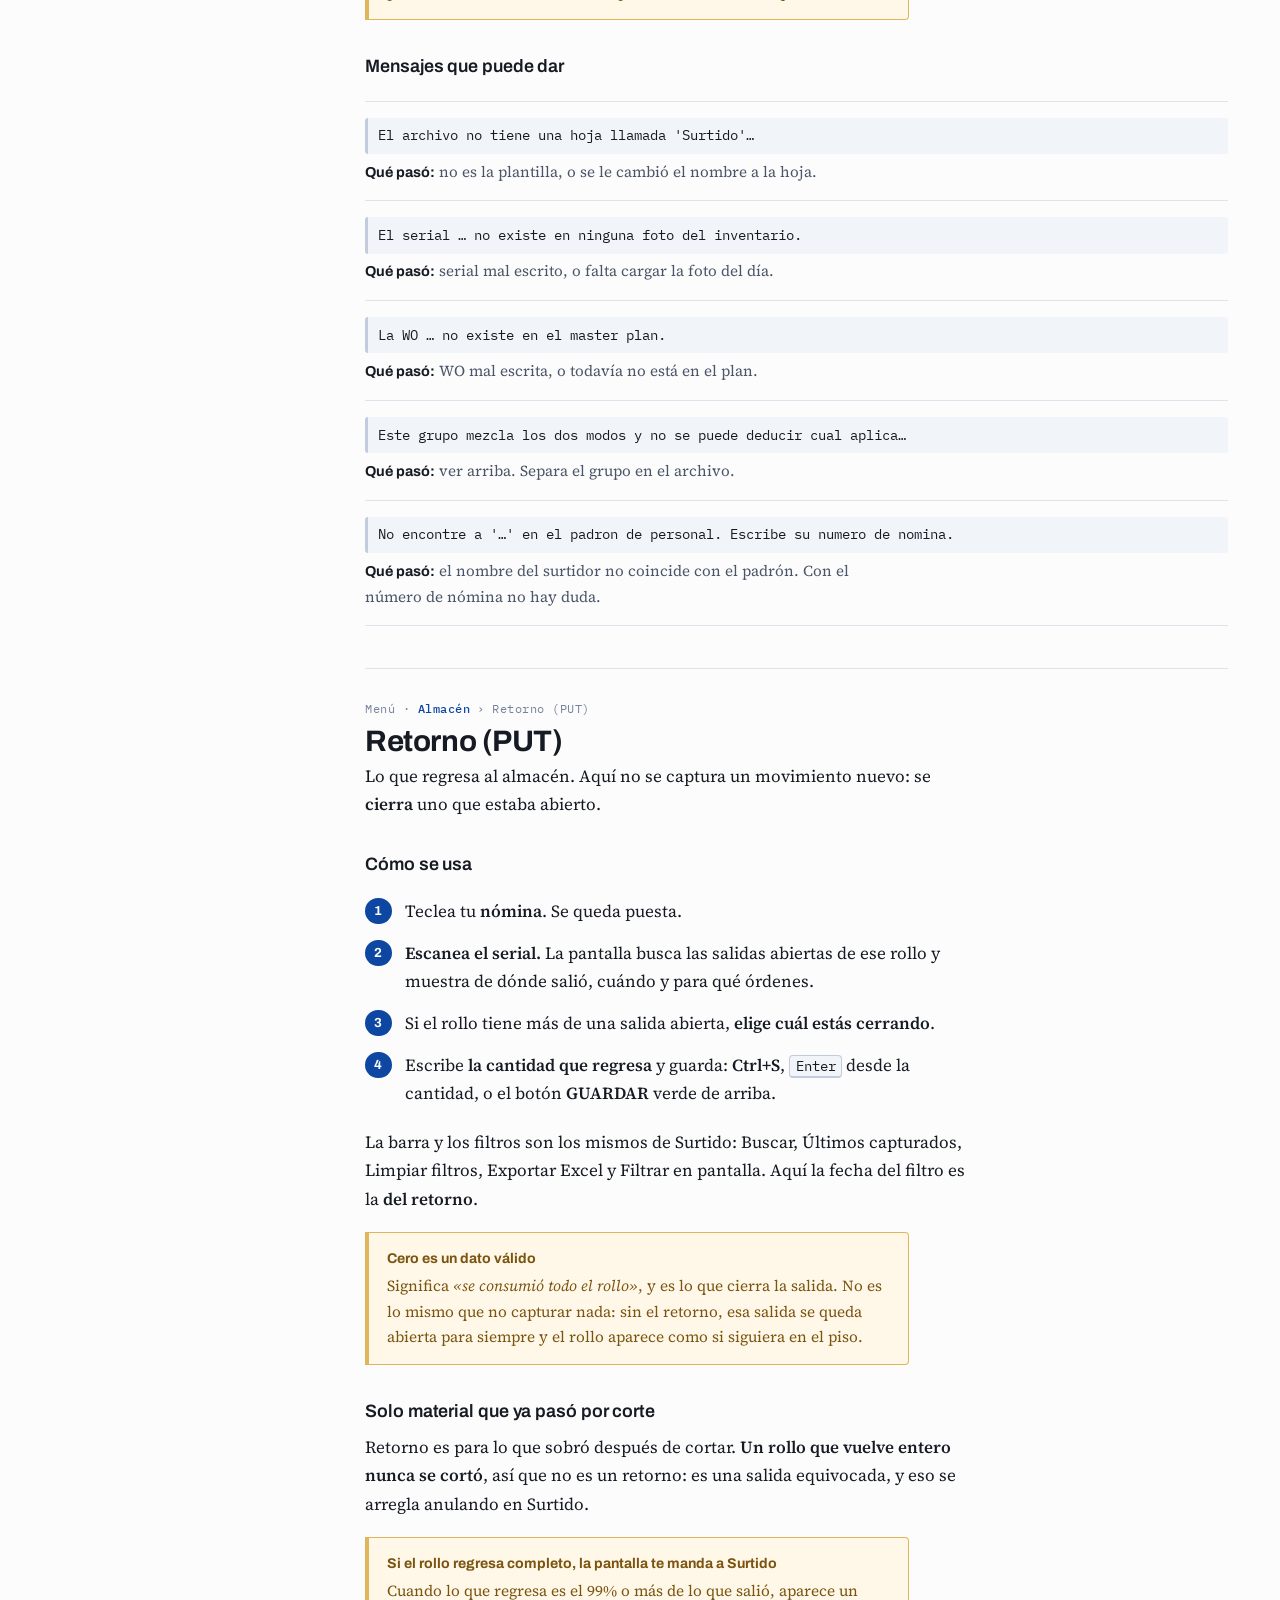
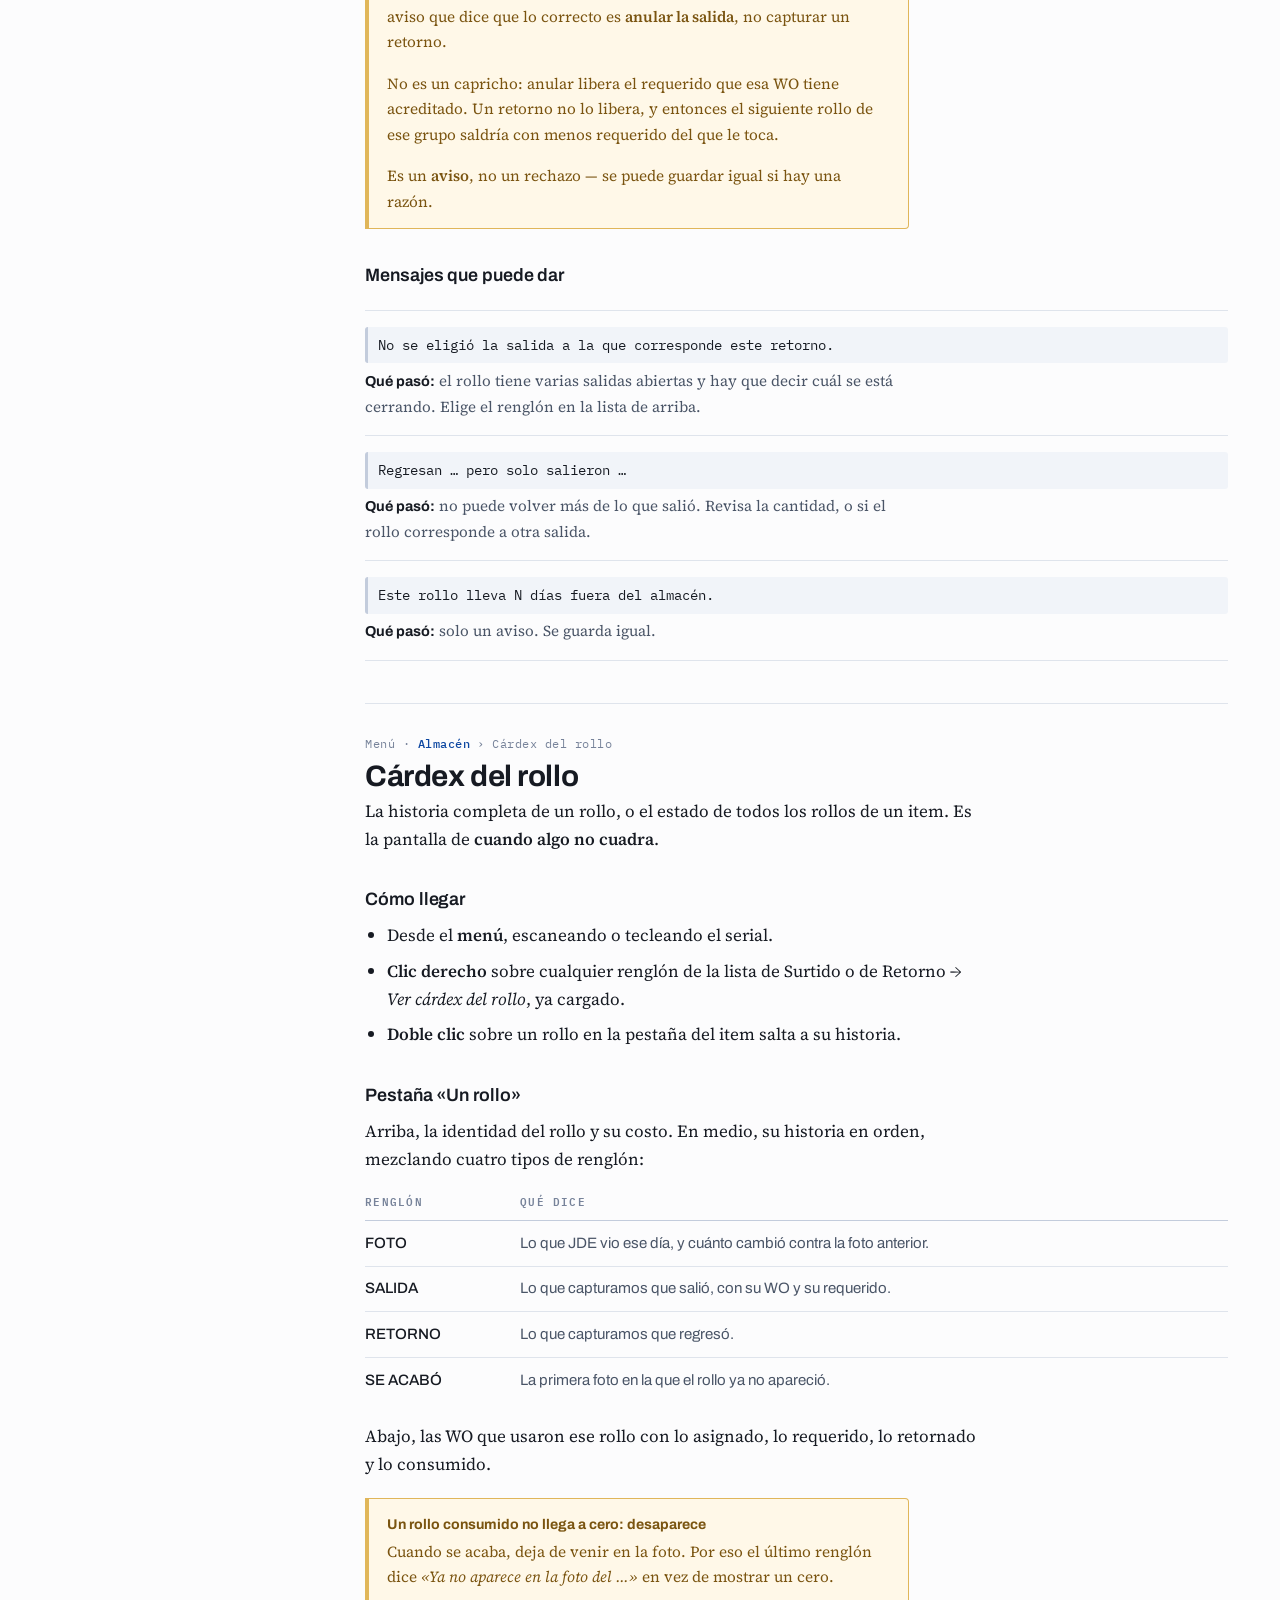
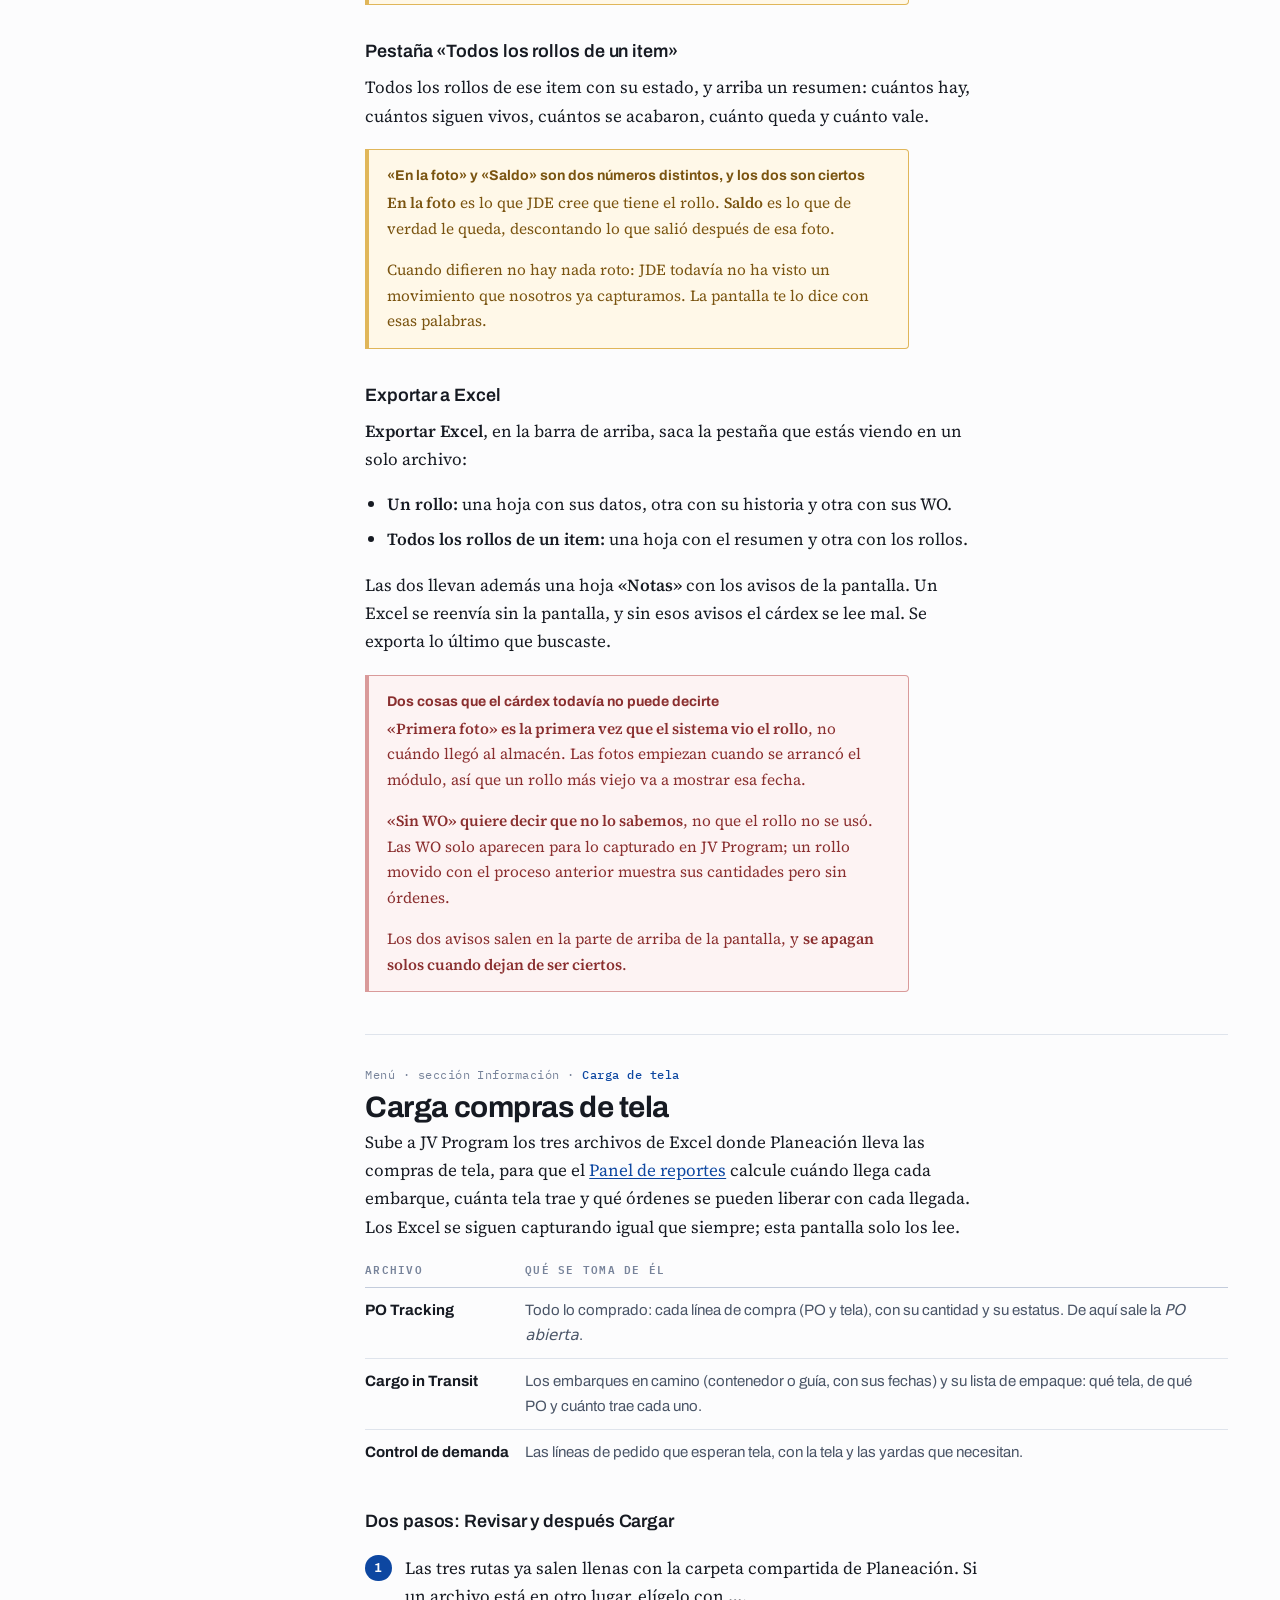
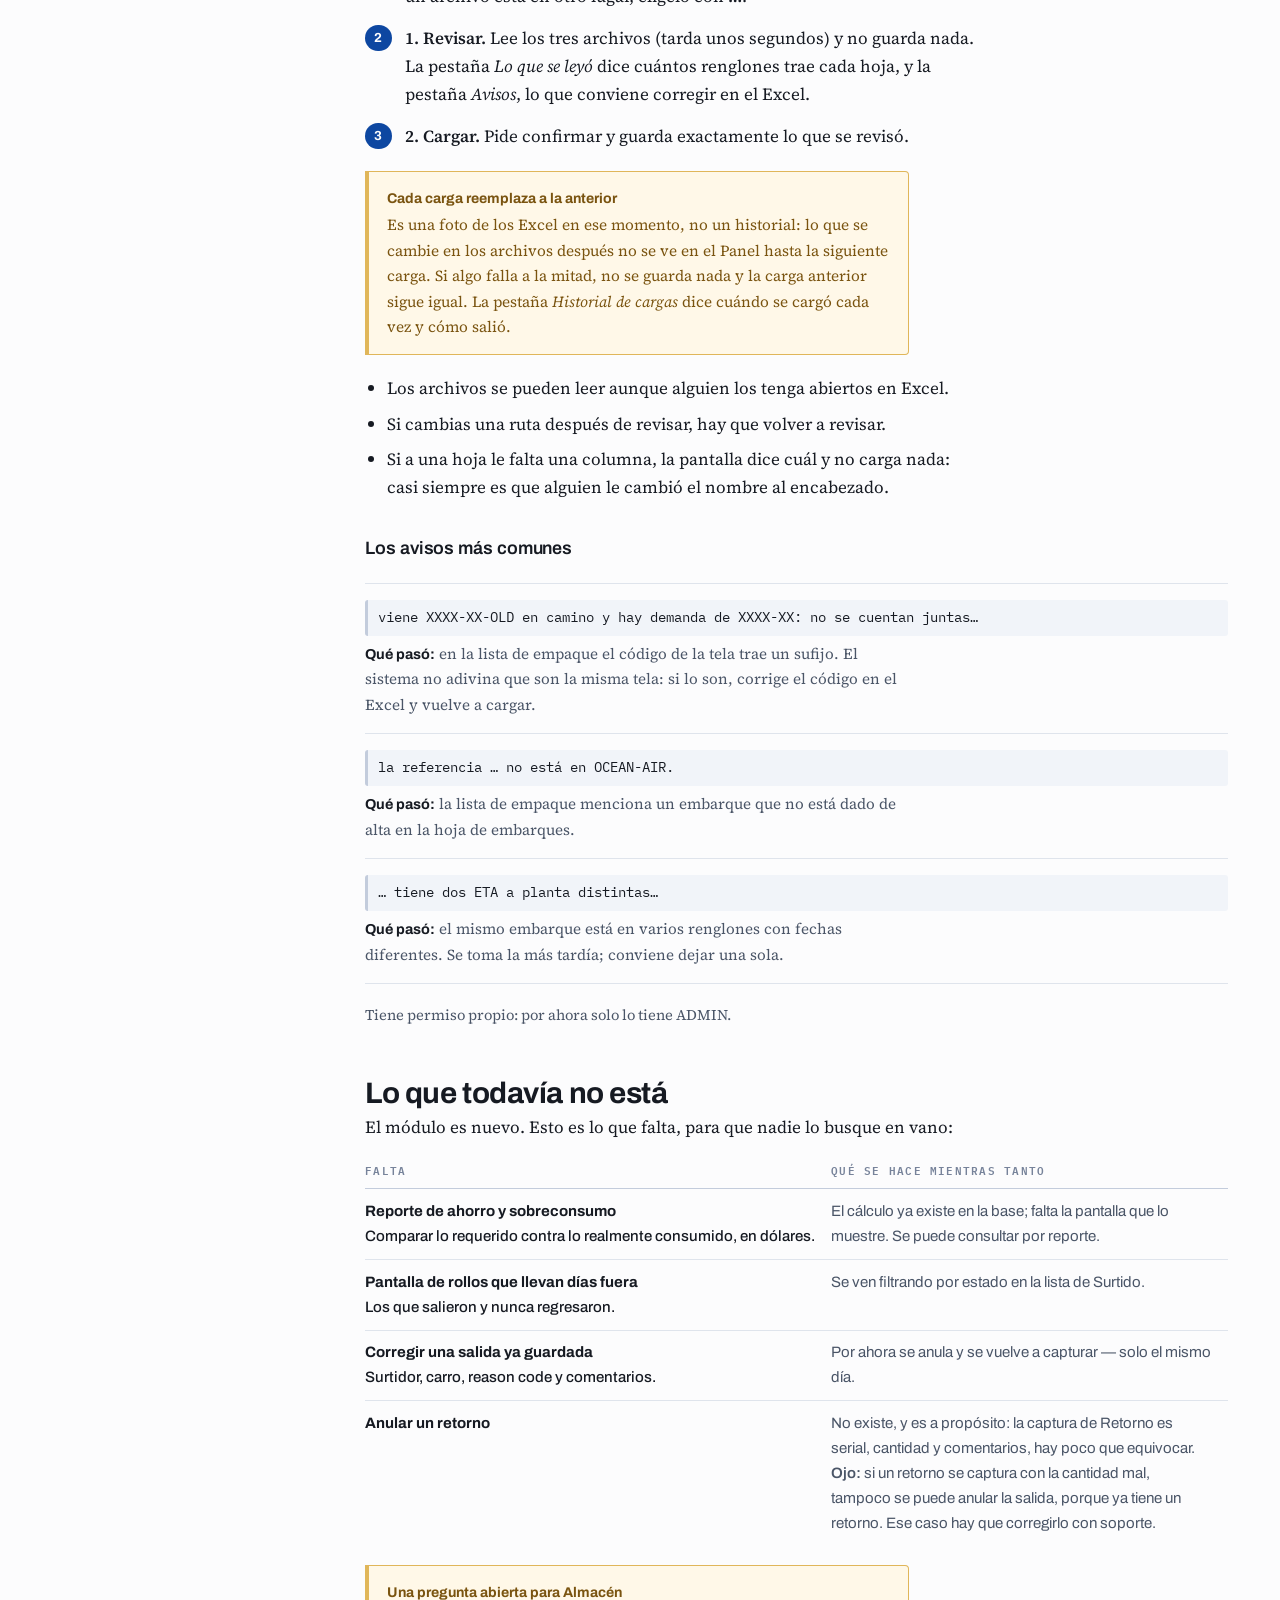
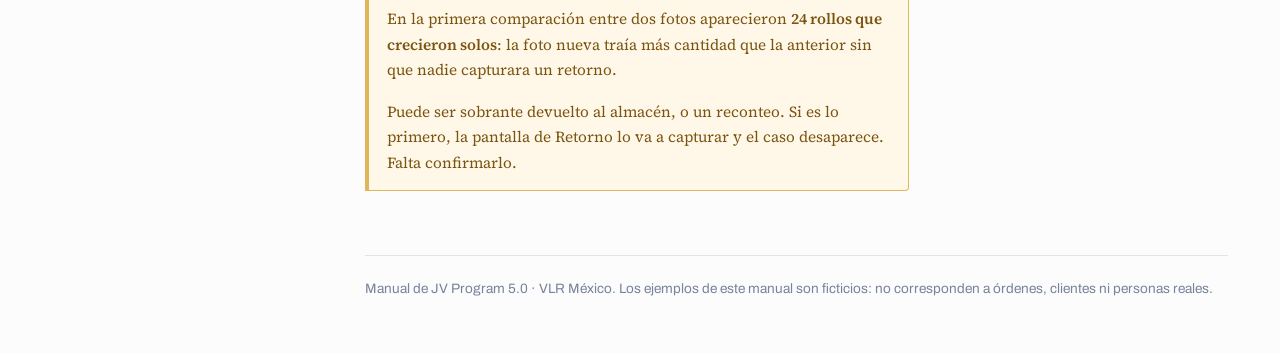
==== commit 03b65cfd: "Manual: Panel en el celular y Carga de tela en Informacion - datos.html: seccion "El Panel en el cel" ====
--- a/almacen.html
+++ b/almacen.html
@@ -36,10 +36,11 @@
   <div class="portada">
     <p class="eyebrow">Por módulo</p>
     <h1>Almacén</h1>
-    <p class="entrada">Seis pantallas para seguirle la pista a la materia prima: la foto
+    <p class="entrada">Cinco pantallas para seguirle la pista a la materia prima: la foto
       diaria del inventario, lo que sale a producción —capturado o cargado desde Excel—, lo
-      que regresa, la historia completa de cualquier rollo y la
-      <a href="#carga-tela">carga de las compras de tela</a> que llegan en camino. Todas siguen las reglas de
+      que regresa y la historia completa de cualquier rollo. Aquí también se explica la
+      <a href="#carga-tela">carga de las compras de tela</a> que llegan en camino, que en el menú
+      está aparte, en la sección Información. Todas siguen las reglas de
       <a href="index.html">Cómo funcionan todas las pantallas</a>.</p>
     <p>Las ven los roles <strong>Almacén</strong> (que no ve nada más),
       <strong>Supervisor</strong> y <strong>ADMIN</strong>. <em>Importar surtido</em> lleva un
@@ -520,7 +521,7 @@
 
   <!-- ===================================================== -->
   <div class="pantalla" id="carga-tela">
-    <p class="ruta">Menú · <b>Almacén</b> › Carga compras de tela</p>
+    <p class="ruta">Menú · sección Información · <b>Carga de tela</b></p>
     <h2 style="margin-top:0">Carga compras de tela</h2>
     <p>Sube a JV Program los tres archivos de Excel donde Planeación lleva las compras de tela,
       para que el <a href="datos.html#panel">Panel de reportes</a> calcule cuándo llega cada
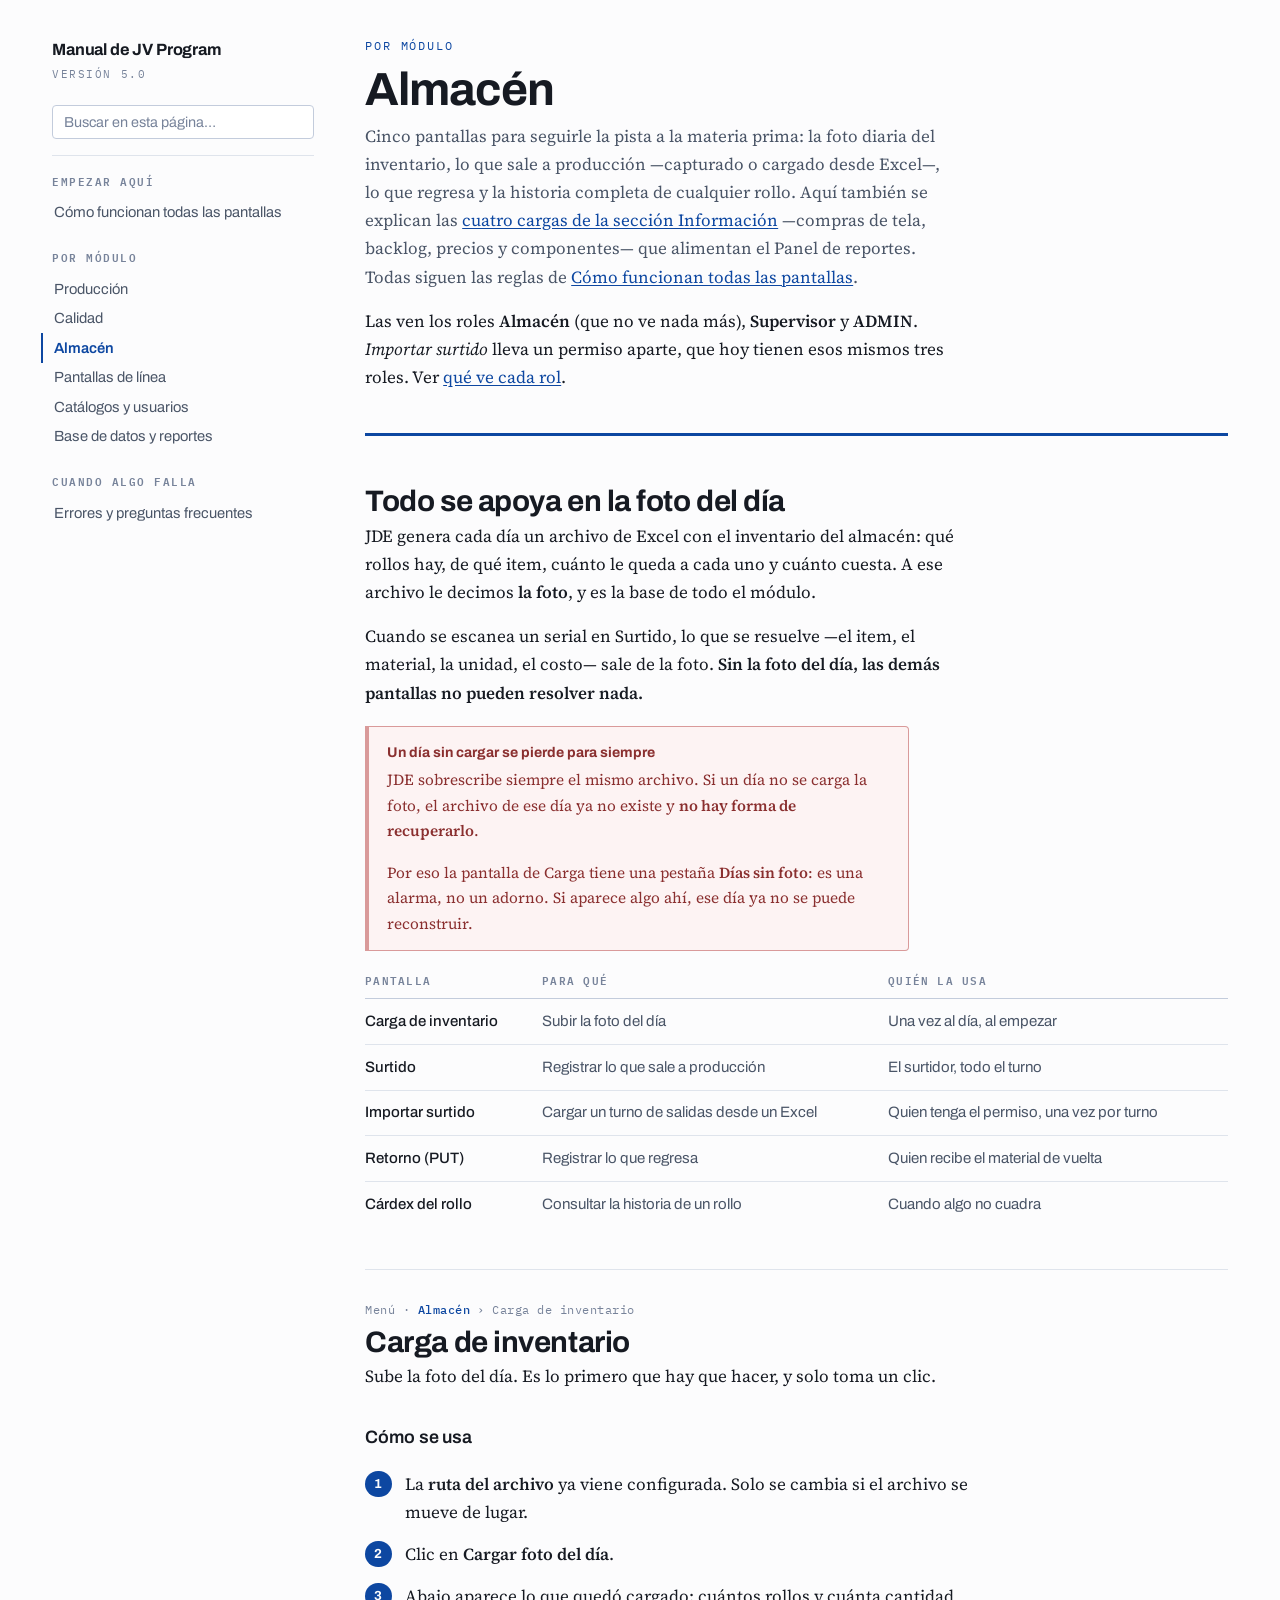
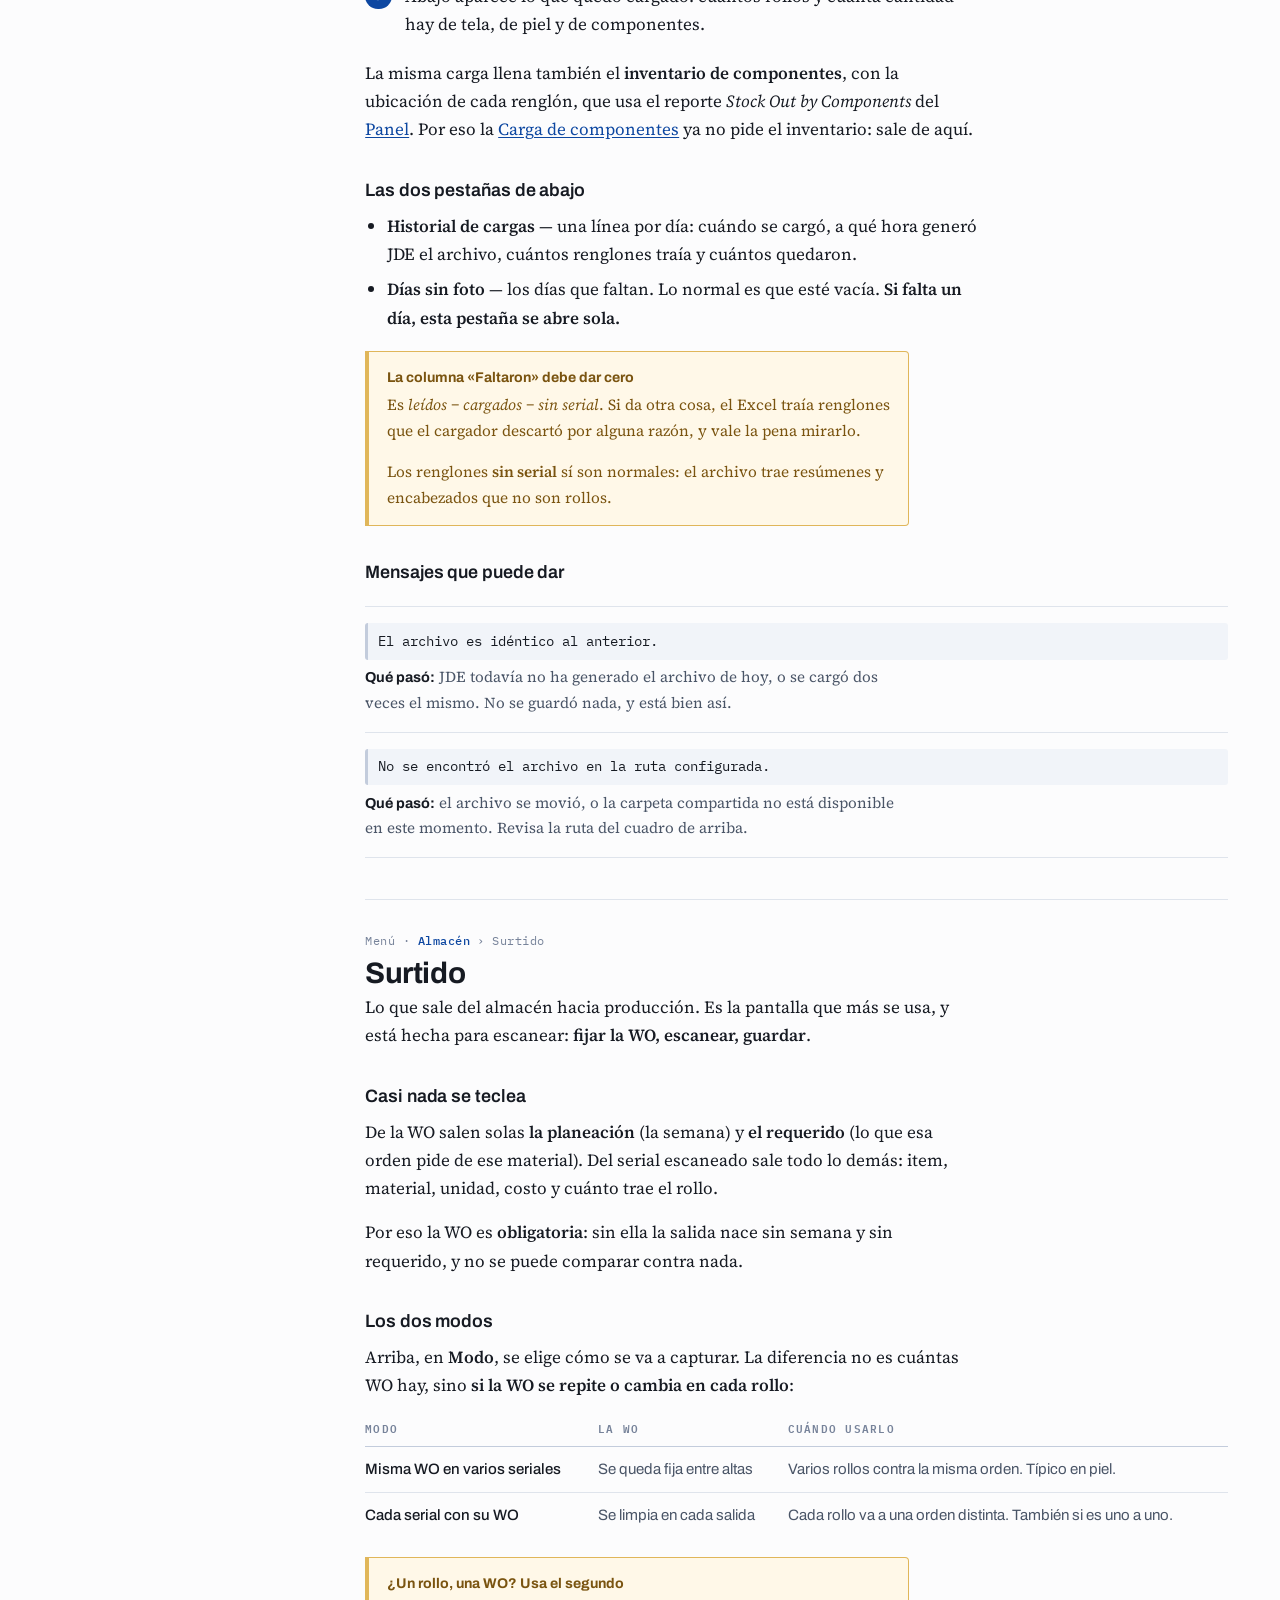
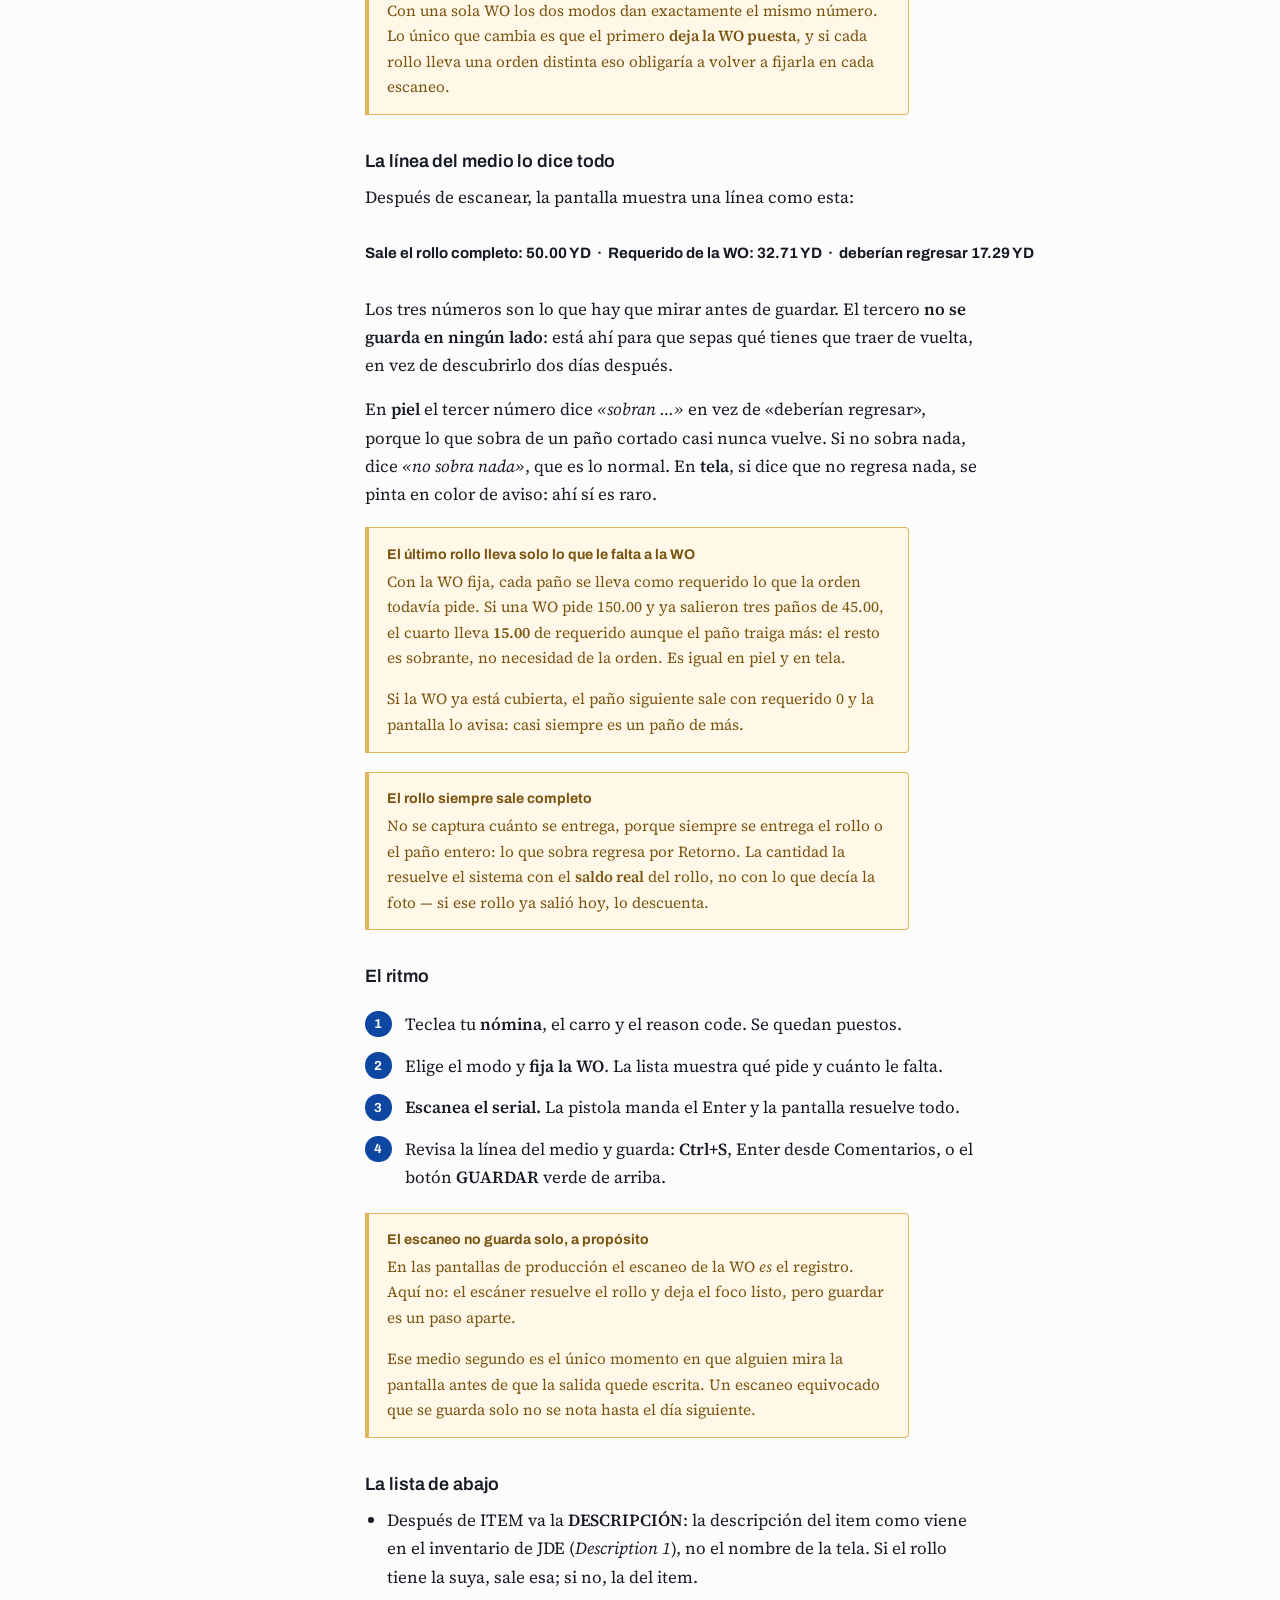
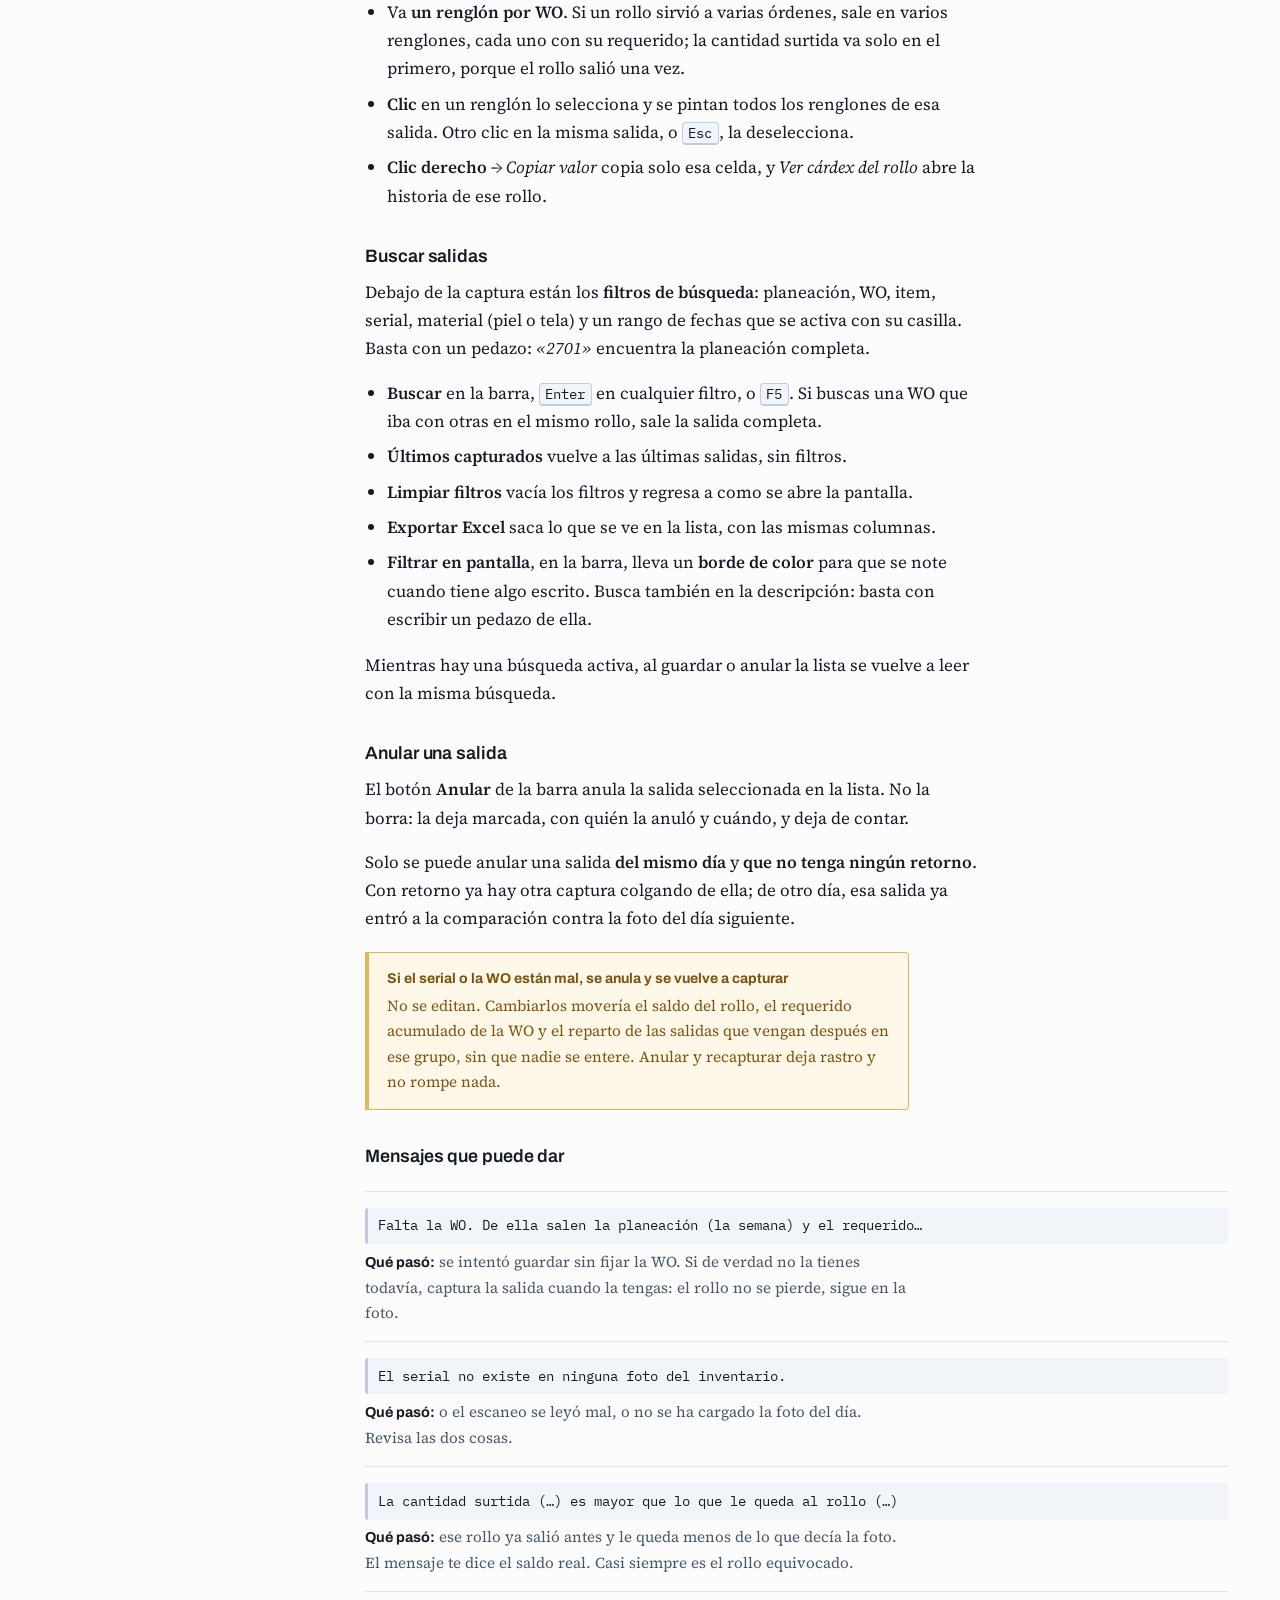
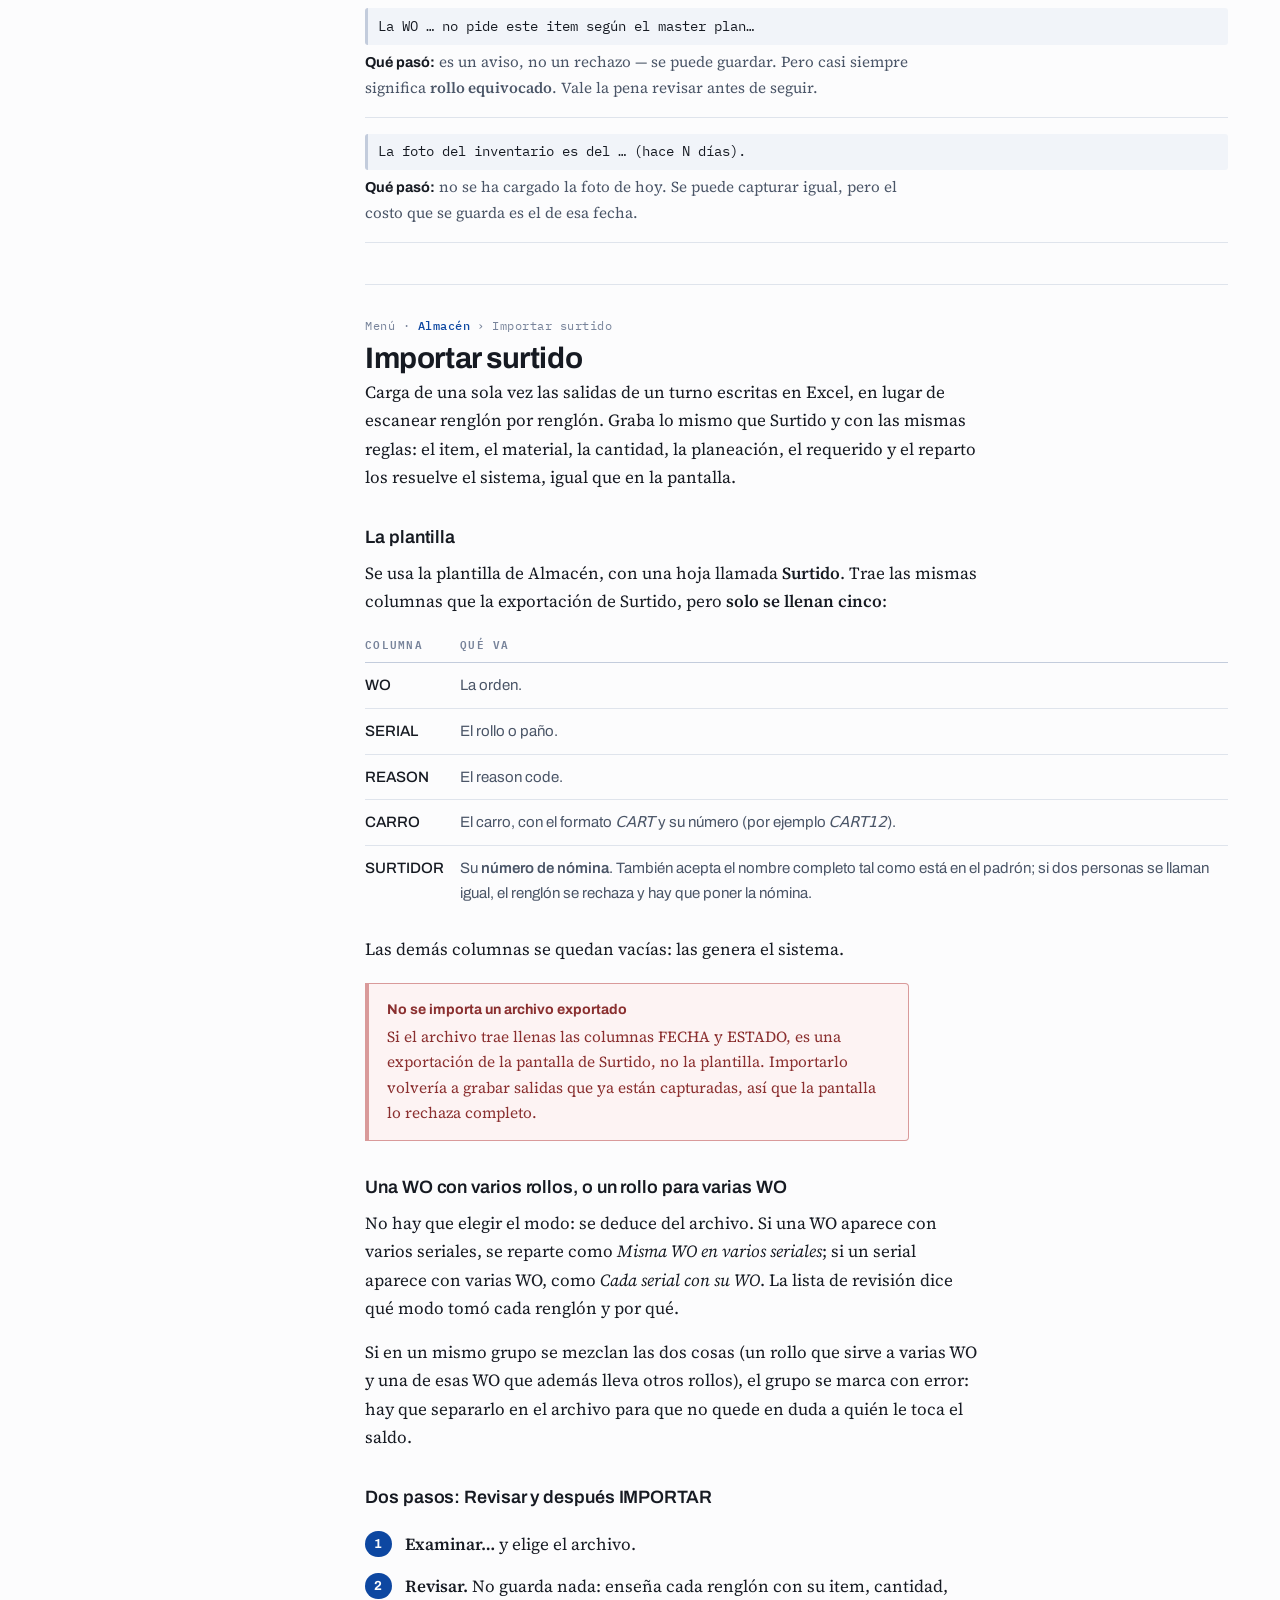
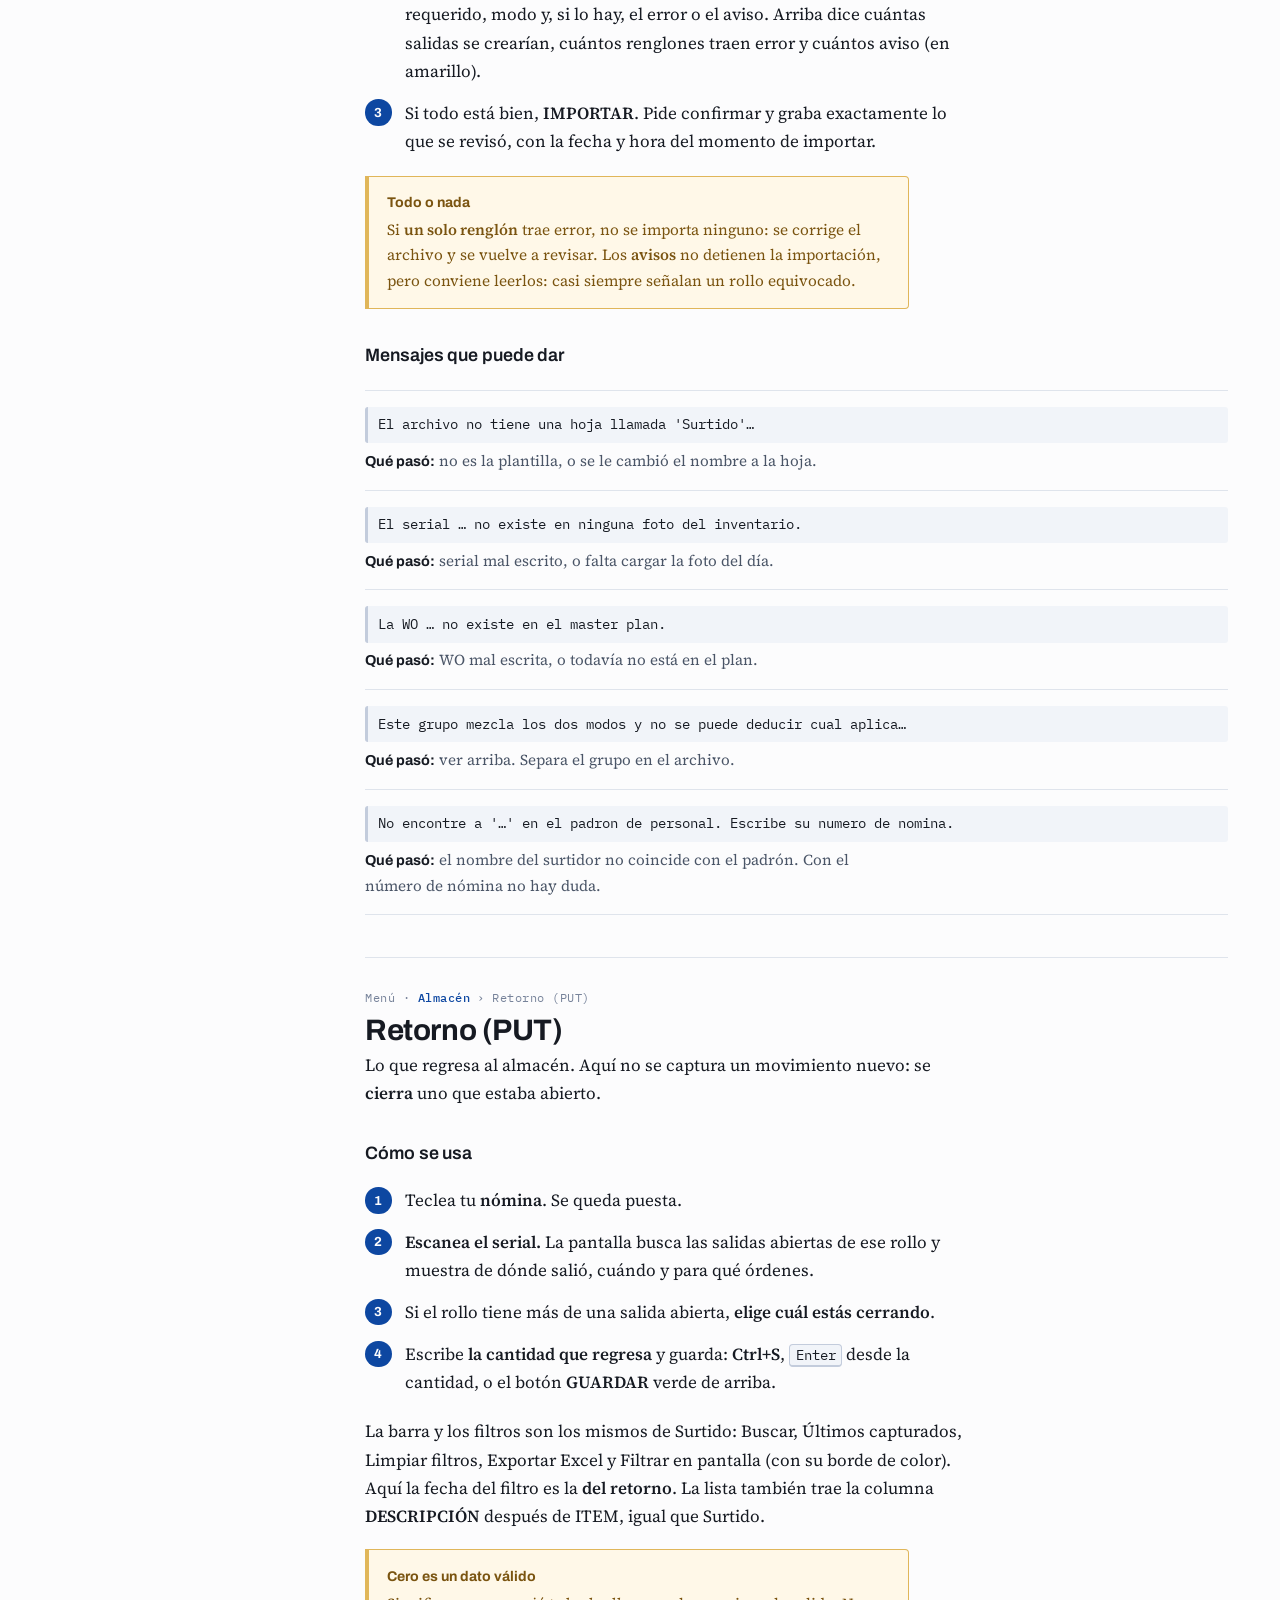
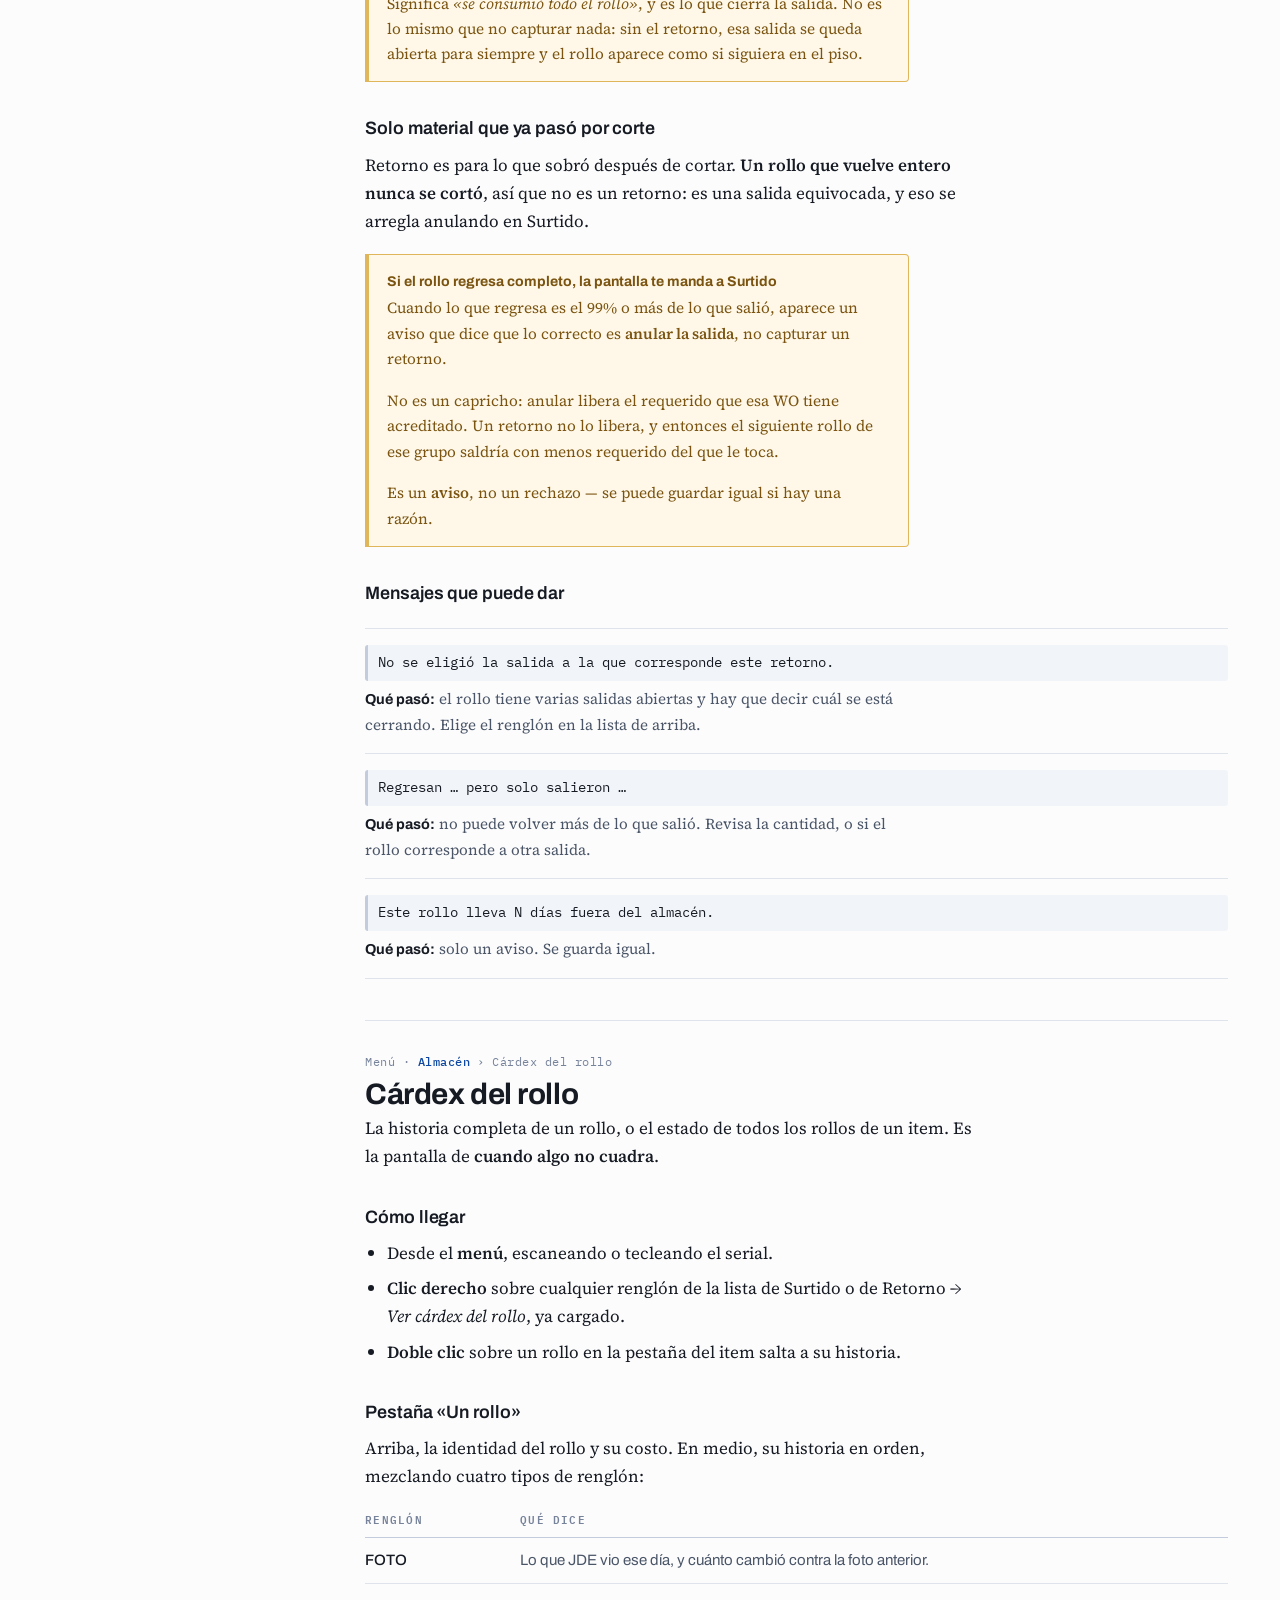
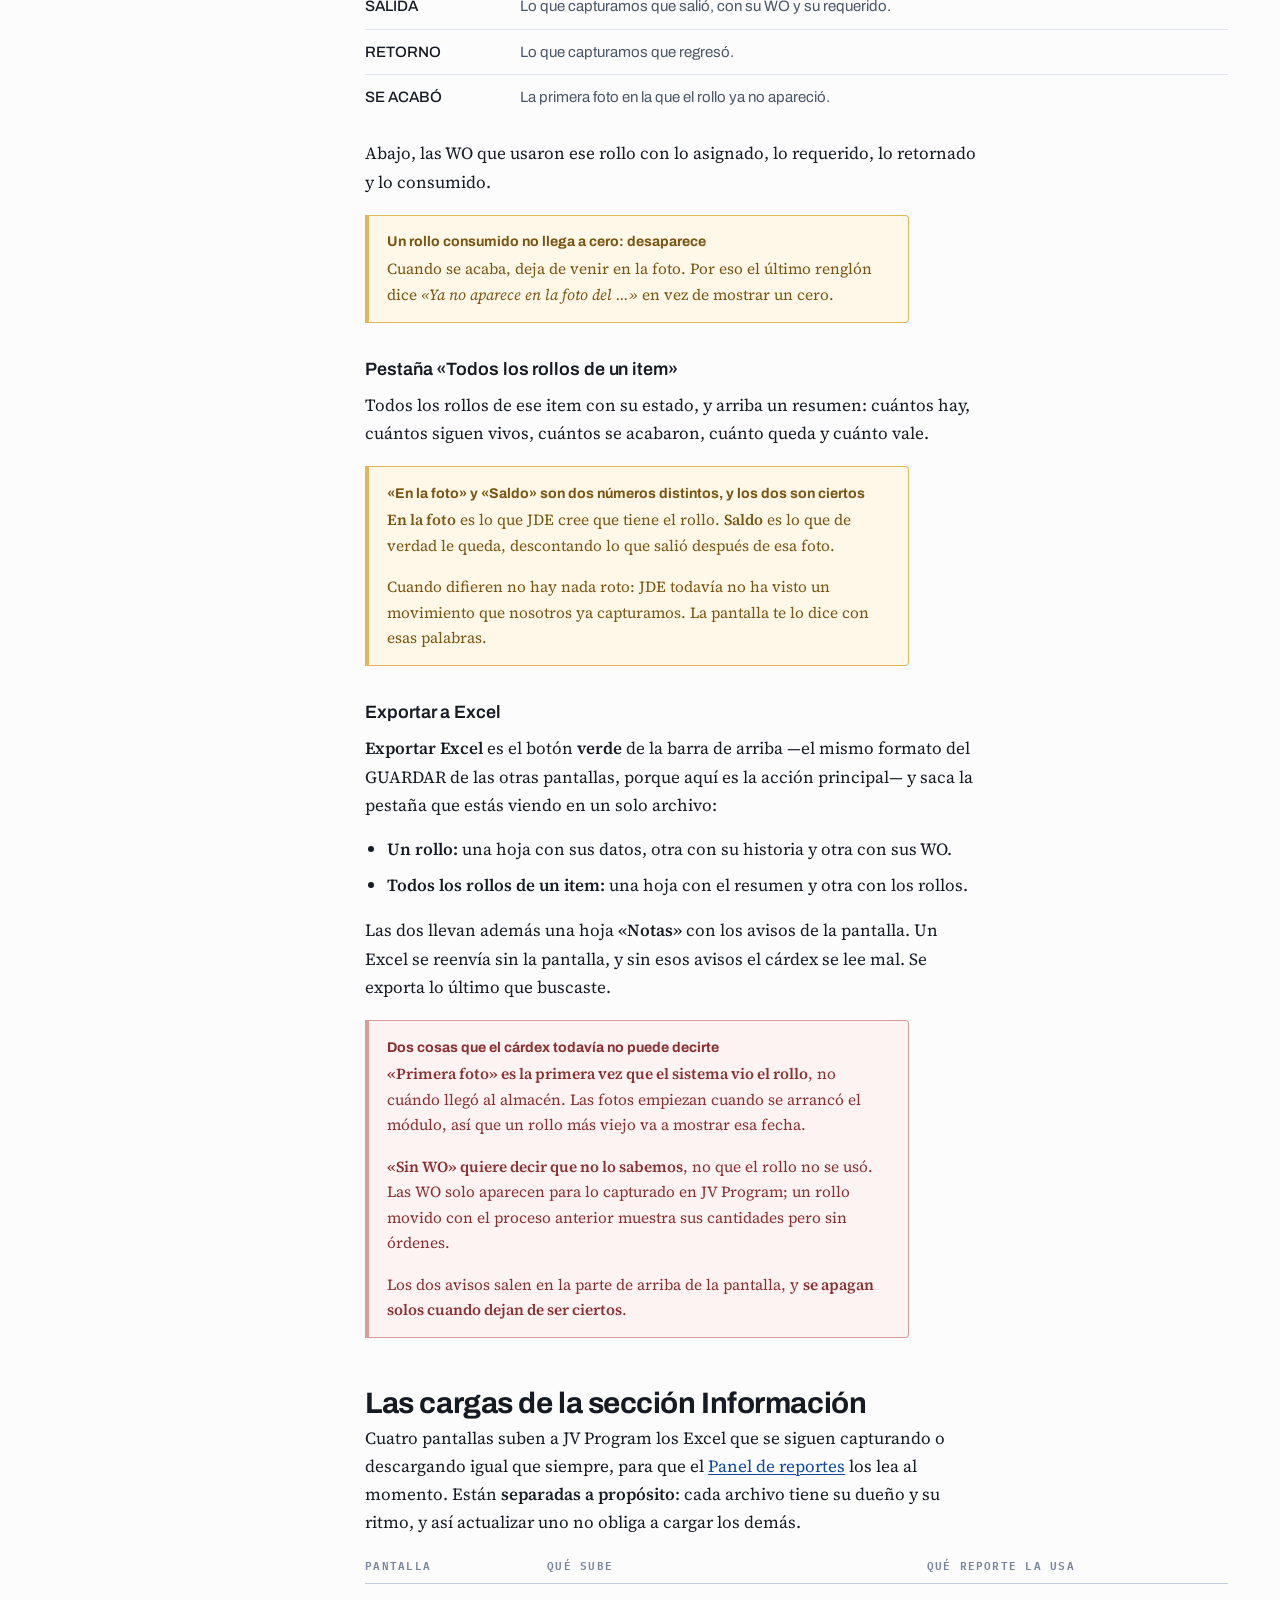
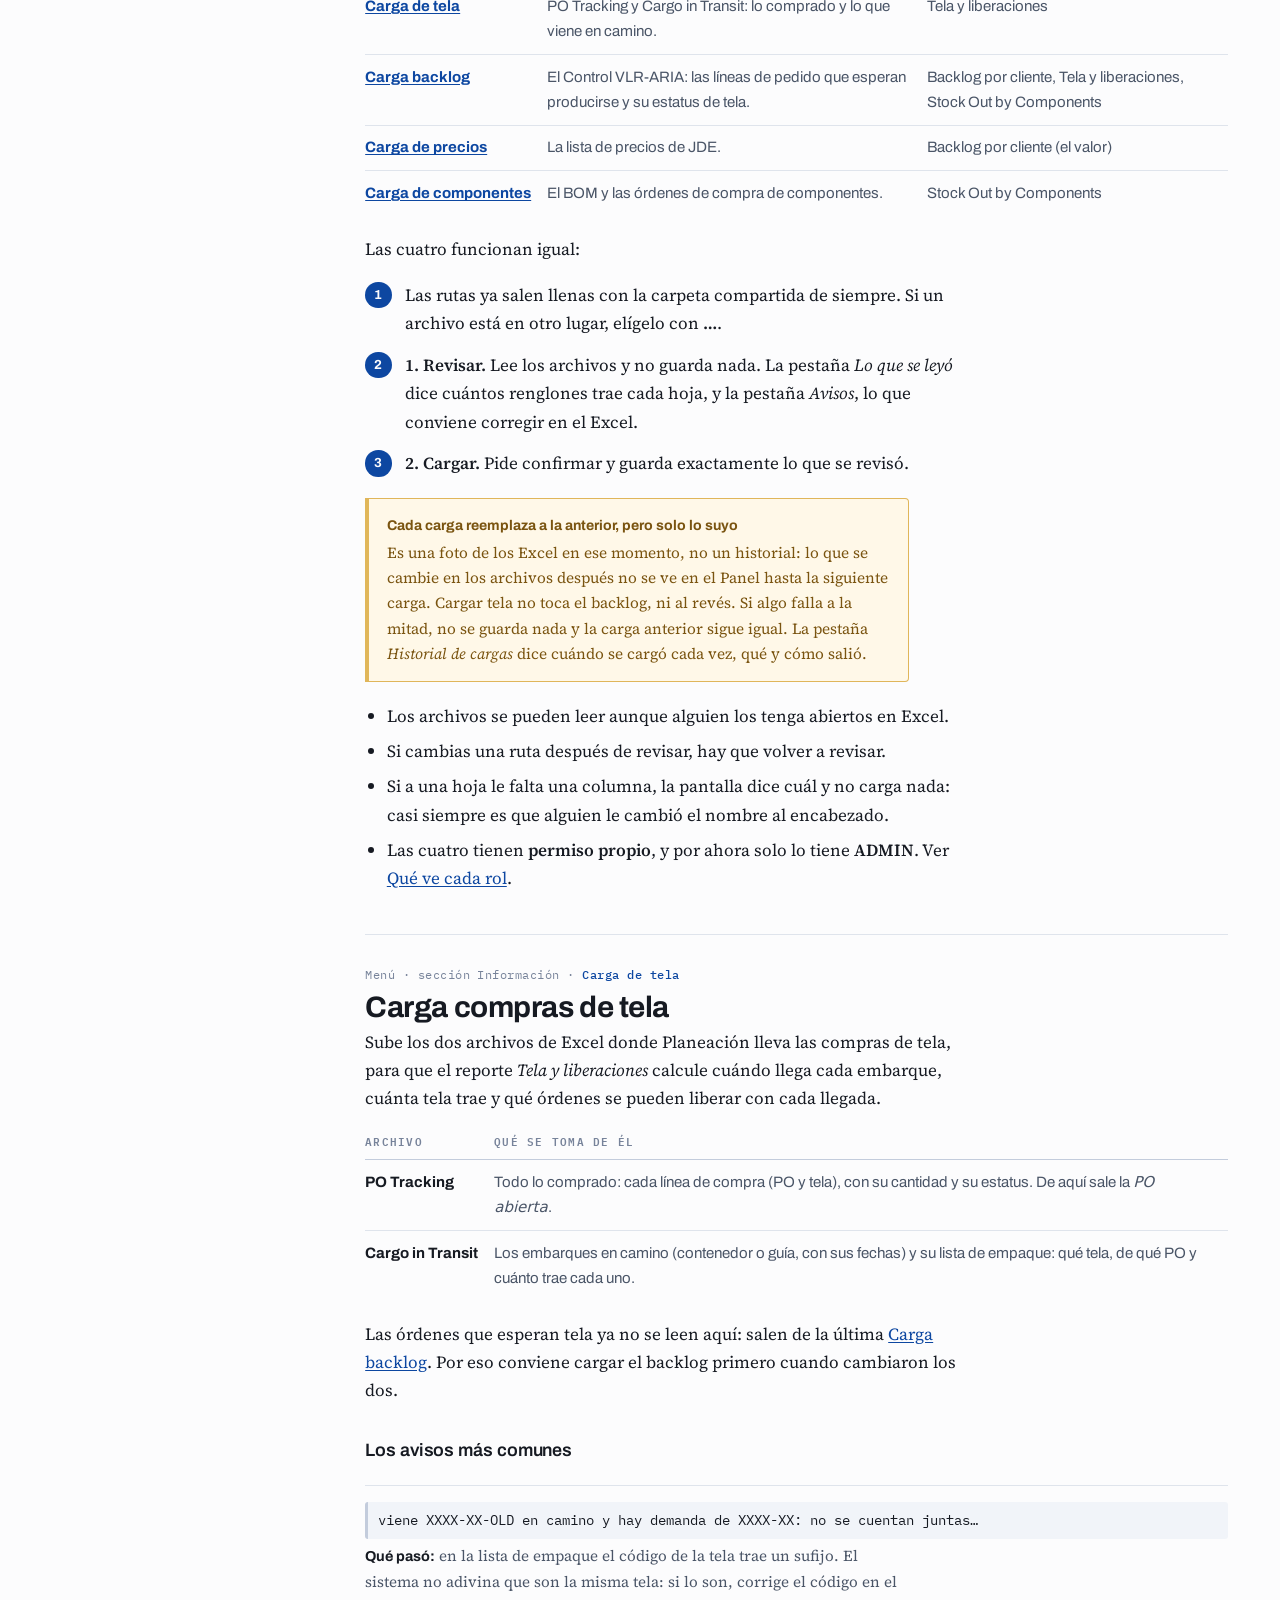
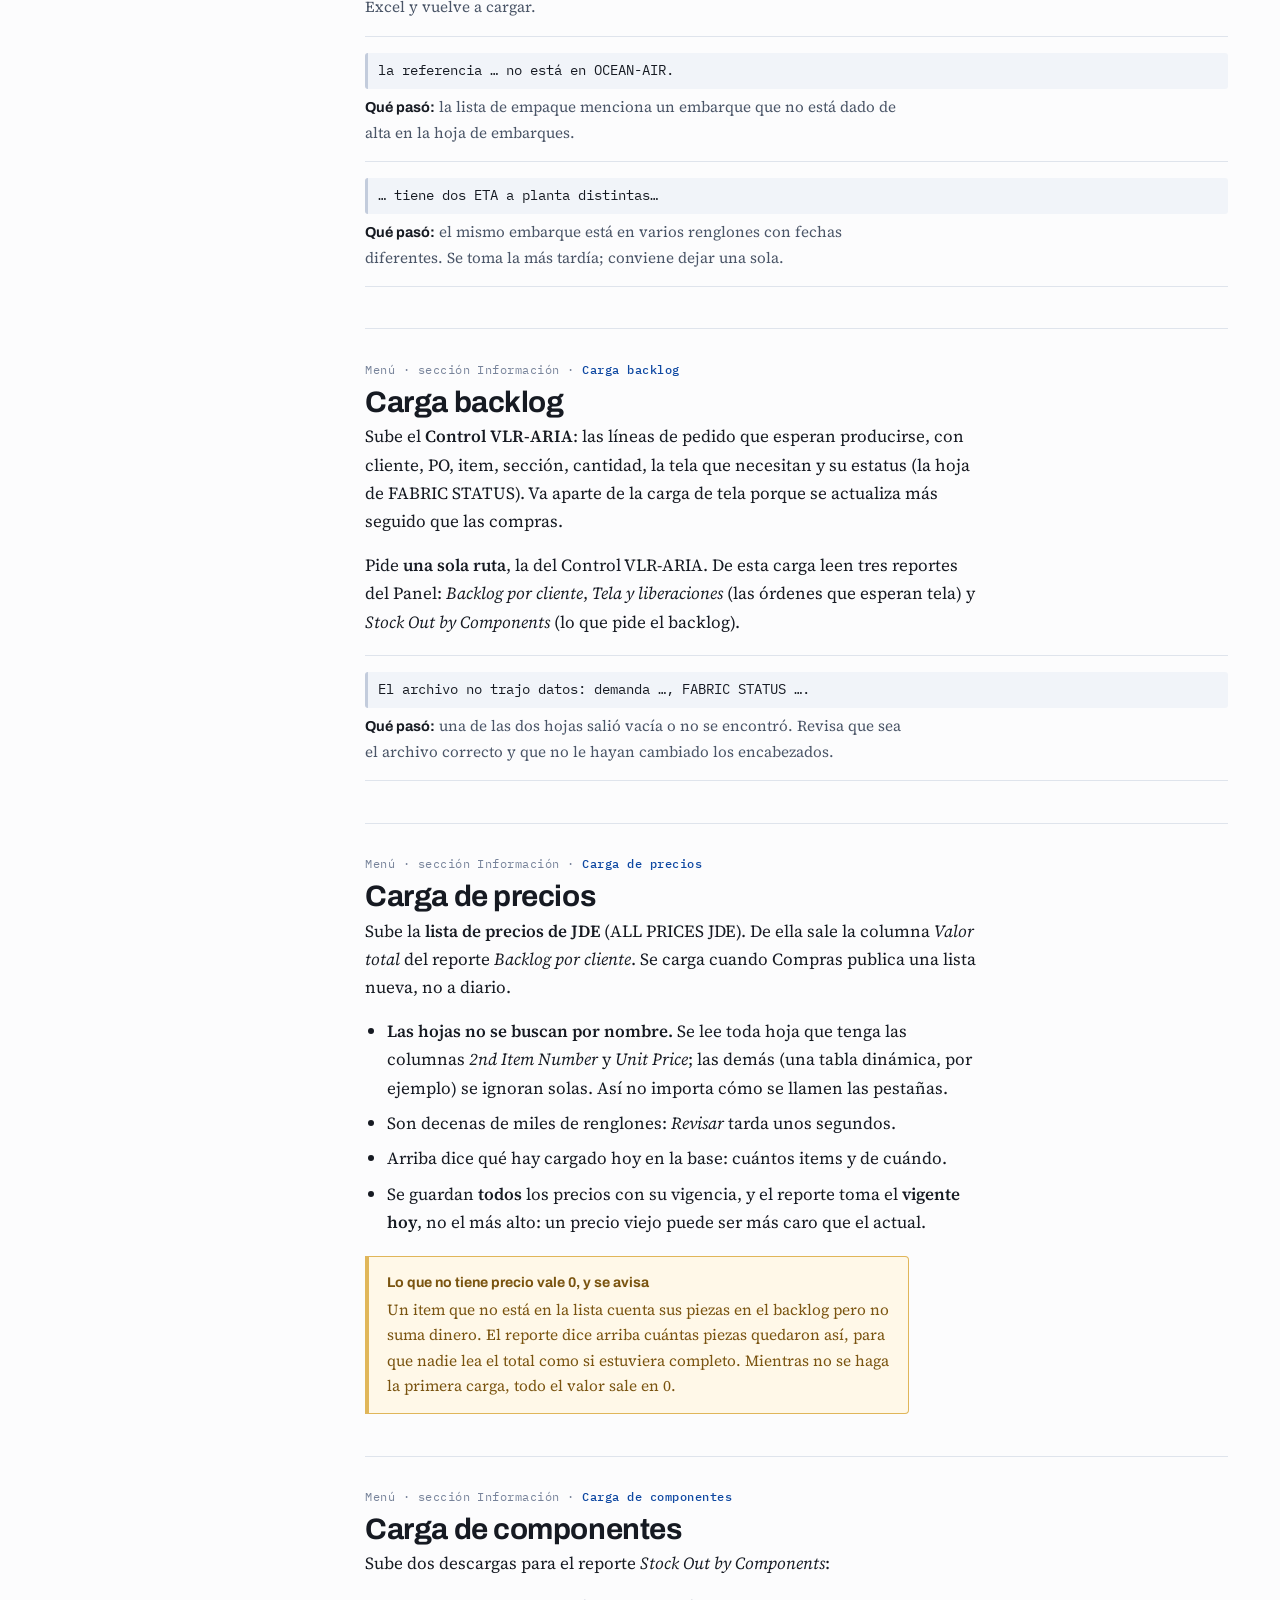
==== commit ff77810a: "Manual: cargas de Informacion (tela, backlog, precios, componentes), Backlog por cliente y Stock Out" ====
--- a/almacen.html
+++ b/almacen.html
@@ -4,7 +4,7 @@
 <meta charset="utf-8">
 <meta name="viewport" content="width=device-width,initial-scale=1">
 <title>Almacén · Manual de JV Program</title>
-<meta name="description" content="Almacén: la foto diaria del inventario, el surtido de materia prima, el retorno, el cárdex del rollo y la carga de compras de tela.">
+<meta name="description" content="Almacén: la foto diaria del inventario, el surtido de materia prima, el retorno, el cárdex del rollo y las cargas de la sección Información: compras de tela, backlog, precios y componentes.">
 <link rel="preconnect" href="https://fonts.googleapis.com">
 <link rel="preconnect" href="https://fonts.gstatic.com" crossorigin>
 <link rel="stylesheet" href="https://fonts.googleapis.com/css2?family=Archivo:wght@600;700&family=IBM+Plex+Mono:wght@400;500;600&family=Source+Serif+4:opsz,wght@8..60,400;8..60,600&display=swap">
@@ -38,9 +38,9 @@
     <h1>Almacén</h1>
     <p class="entrada">Cinco pantallas para seguirle la pista a la materia prima: la foto
       diaria del inventario, lo que sale a producción —capturado o cargado desde Excel—, lo
-      que regresa y la historia completa de cualquier rollo. Aquí también se explica la
-      <a href="#carga-tela">carga de las compras de tela</a> que llegan en camino, que en el menú
-      está aparte, en la sección Información. Todas siguen las reglas de
+      que regresa y la historia completa de cualquier rollo. Aquí también se explican las
+      <a href="#cargas">cuatro cargas de la sección Información</a> —compras de tela, backlog,
+      precios y componentes— que alimentan el Panel de reportes. Todas siguen las reglas de
       <a href="index.html">Cómo funcionan todas las pantallas</a>.</p>
     <p>Las ven los roles <strong>Almacén</strong> (que no ve nada más),
       <strong>Supervisor</strong> y <strong>ADMIN</strong>. <em>Importar surtido</em> lleva un
@@ -91,6 +91,10 @@
       <li>Abajo aparece lo que quedó cargado: cuántos rollos y cuánta cantidad hay de tela,
         de piel y de componentes.</li>
     </ol>
+    <p>La misma carga llena también el <strong>inventario de componentes</strong>, con la
+      ubicación de cada renglón, que usa el reporte <em>Stock Out by Components</em> del
+      <a href="datos.html#panel">Panel</a>. Por eso la <a href="#carga-componentes">Carga de
+      componentes</a> ya no pide el inventario: sale de aquí.</p>
 
     <h3>Las dos pestañas de abajo</h3>
     <ul>
@@ -217,6 +221,9 @@
 
     <h3>La lista de abajo</h3>
     <ul>
+      <li>Después de ITEM va la <strong>DESCRIPCIÓN</strong>: la descripción del item como
+        viene en el inventario de JDE (<em>Description 1</em>), no el nombre de la tela. Si el
+        rollo tiene la suya, sale esa; si no, la del item.</li>
       <li>Va <strong>un renglón por WO</strong>. Si un rollo sirvió a varias órdenes, sale en
         varios renglones, cada uno con su requerido; la cantidad surtida va solo en el primero,
         porque el rollo salió una vez.</li>
@@ -239,6 +246,9 @@
         pantalla.</li>
       <li><strong>Exportar Excel</strong> saca lo que se ve en la lista, con las mismas
         columnas.</li>
+      <li><strong>Filtrar en pantalla</strong>, en la barra, lleva un <strong>borde de
+        color</strong> para que se note cuando tiene algo escrito. Busca también en la
+        descripción: basta con escribir un pedazo de ella.</li>
     </ul>
     <p>Mientras hay una búsqueda activa, al guardar o anular la lista se vuelve a leer con la
       misma búsqueda.</p>
@@ -397,8 +407,9 @@
         arriba.</li>
     </ol>
     <p>La barra y los filtros son los mismos de Surtido: Buscar, Últimos capturados, Limpiar
-      filtros, Exportar Excel y Filtrar en pantalla. Aquí la fecha del filtro es la
-      <strong>del retorno</strong>.</p>
+      filtros, Exportar Excel y Filtrar en pantalla (con su borde de color). Aquí la fecha del
+      filtro es la <strong>del retorno</strong>. La lista también trae la columna
+      <strong>DESCRIPCIÓN</strong> después de ITEM, igual que Surtido.</p>
 
     <div class="ojo">
       <b>Cero es un dato válido</b>
@@ -494,8 +505,9 @@
     </div>
 
     <h3>Exportar a Excel</h3>
-    <p><strong>Exportar Excel</strong>, en la barra de arriba, saca la pestaña que estás
-      viendo en un solo archivo:</p>
+    <p><strong>Exportar Excel</strong> es el botón <strong>verde</strong> de la barra de
+      arriba —el mismo formato del GUARDAR de las otras pantallas, porque aquí es la acción
+      principal— y saca la pestaña que estás viendo en un solo archivo:</p>
     <ul>
       <li><strong>Un rollo:</strong> una hoja con sus datos, otra con su historia y otra con
         sus WO.</li>
@@ -520,13 +532,64 @@
   </div>
 
   <!-- ===================================================== -->
+  <h2 id="cargas">Las cargas de la sección Información</h2>
+  <p>Cuatro pantallas suben a JV Program los Excel que se siguen capturando o descargando
+    igual que siempre, para que el <a href="datos.html#panel">Panel de reportes</a> los lea al
+    momento. Están <strong>separadas a propósito</strong>: cada archivo tiene su dueño y su
+    ritmo, y así actualizar uno no obliga a cargar los demás.</p>
+
+  <div class="tabla-caja">
+  <table>
+    <thead><tr><th>Pantalla</th><th>Qué sube</th><th>Qué reporte la usa</th></tr></thead>
+    <tbody>
+      <tr><td><a href="#carga-tela"><b>Carga de tela</b></a></td><td>PO Tracking y Cargo in
+        Transit: lo comprado y lo que viene en camino.</td><td>Tela y liberaciones</td></tr>
+      <tr><td><a href="#carga-backlog"><b>Carga backlog</b></a></td><td>El Control VLR-ARIA:
+        las líneas de pedido que esperan producirse y su estatus de tela.</td><td>Backlog por
+        cliente, Tela y liberaciones, Stock Out by Components</td></tr>
+      <tr><td><a href="#carga-precios"><b>Carga de precios</b></a></td><td>La lista de precios
+        de JDE.</td><td>Backlog por cliente (el valor)</td></tr>
+      <tr><td><a href="#carga-componentes"><b>Carga de componentes</b></a></td><td>El BOM y las
+        órdenes de compra de componentes.</td><td>Stock Out by Components</td></tr>
+    </tbody>
+  </table>
+  </div>
+
+  <p>Las cuatro funcionan igual:</p>
+  <ol class="pasos">
+    <li>Las rutas ya salen llenas con la carpeta compartida de siempre. Si un archivo está en
+      otro lugar, elígelo con <strong>…</strong>.</li>
+    <li><strong>1. Revisar.</strong> Lee los archivos y no guarda nada. La pestaña <em>Lo que se
+      leyó</em> dice cuántos renglones trae cada hoja, y la pestaña <em>Avisos</em>, lo que
+      conviene corregir en el Excel.</li>
+    <li><strong>2. Cargar.</strong> Pide confirmar y guarda exactamente lo que se revisó.</li>
+  </ol>
+
+  <div class="ojo">
+    <b>Cada carga reemplaza a la anterior, pero solo lo suyo</b>
+    <p>Es una foto de los Excel en ese momento, no un historial: lo que se cambie en los
+      archivos después no se ve en el Panel hasta la siguiente carga. Cargar tela no toca el
+      backlog, ni al revés. Si algo falla a la mitad, no se guarda nada y la carga anterior sigue
+      igual. La pestaña <em>Historial de cargas</em> dice cuándo se cargó cada vez, qué y cómo
+      salió.</p>
+  </div>
+
+  <ul>
+    <li>Los archivos se pueden leer aunque alguien los tenga abiertos en Excel.</li>
+    <li>Si cambias una ruta después de revisar, hay que volver a revisar.</li>
+    <li>Si a una hoja le falta una columna, la pantalla dice cuál y no carga nada: casi
+      siempre es que alguien le cambió el nombre al encabezado.</li>
+    <li>Las cuatro tienen <strong>permiso propio</strong>, y por ahora solo lo tiene
+      <strong>ADMIN</strong>. Ver <a href="catalogos.html#usuarios">Qué ve cada rol</a>.</li>
+  </ul>
+
+  <!-- ===================================================== -->
   <div class="pantalla" id="carga-tela">
     <p class="ruta">Menú · sección Información · <b>Carga de tela</b></p>
     <h2 style="margin-top:0">Carga compras de tela</h2>
-    <p>Sube a JV Program los tres archivos de Excel donde Planeación lleva las compras de tela,
-      para que el <a href="datos.html#panel">Panel de reportes</a> calcule cuándo llega cada
-      embarque, cuánta tela trae y qué órdenes se pueden liberar con cada llegada. Los Excel se
-      siguen capturando igual que siempre; esta pantalla solo los lee.</p>
+    <p>Sube los dos archivos de Excel donde Planeación lleva las compras de tela, para que el
+      reporte <em>Tela y liberaciones</em> calcule cuándo llega cada embarque, cuánta tela trae
+      y qué órdenes se pueden liberar con cada llegada.</p>
 
     <div class="tabla-caja">
     <table>
@@ -536,36 +599,12 @@
           con su cantidad y su estatus. De aquí sale la <em>PO abierta</em>.</td></tr>
         <tr><td><b>Cargo in Transit</b></td><td>Los embarques en camino (contenedor o guía, con
           sus fechas) y su lista de empaque: qué tela, de qué PO y cuánto trae cada uno.</td></tr>
-        <tr><td><b>Control de demanda</b></td><td>Las líneas de pedido que esperan tela, con la
-          tela y las yardas que necesitan.</td></tr>
       </tbody>
     </table>
     </div>
-
-    <h3>Dos pasos: Revisar y después Cargar</h3>
-    <ol class="pasos">
-      <li>Las tres rutas ya salen llenas con la carpeta compartida de Planeación. Si un archivo
-        está en otro lugar, elígelo con <strong>…</strong>.</li>
-      <li><strong>1. Revisar.</strong> Lee los tres archivos (tarda unos segundos) y no guarda
-        nada. La pestaña <em>Lo que se leyó</em> dice cuántos renglones trae cada hoja, y la
-        pestaña <em>Avisos</em>, lo que conviene corregir en el Excel.</li>
-      <li><strong>2. Cargar.</strong> Pide confirmar y guarda exactamente lo que se revisó.</li>
-    </ol>
-
-    <div class="ojo">
-      <b>Cada carga reemplaza a la anterior</b>
-      <p>Es una foto de los Excel en ese momento, no un historial: lo que se cambie en los
-        archivos después no se ve en el Panel hasta la siguiente carga. Si algo falla a la mitad,
-        no se guarda nada y la carga anterior sigue igual. La pestaña <em>Historial de cargas</em>
-        dice cuándo se cargó cada vez y cómo salió.</p>
-    </div>
-
-    <ul>
-      <li>Los archivos se pueden leer aunque alguien los tenga abiertos en Excel.</li>
-      <li>Si cambias una ruta después de revisar, hay que volver a revisar.</li>
-      <li>Si a una hoja le falta una columna, la pantalla dice cuál y no carga nada: casi
-        siempre es que alguien le cambió el nombre al encabezado.</li>
-    </ul>
+    <p>Las órdenes que esperan tela ya no se leen aquí: salen de la última
+      <a href="#carga-backlog">Carga backlog</a>. Por eso conviene cargar el backlog primero
+      cuando cambiaron los dos.</p>
 
     <h3>Los avisos más comunes</h3>
     <div class="mensajes">
@@ -586,7 +625,81 @@
           diferentes. Se toma la más tardía; conviene dejar una sola.</p>
       </div>
     </div>
-    <p class="chico">Tiene permiso propio: por ahora solo lo tiene ADMIN.</p>
+  </div>
+
+  <!-- ===================================================== -->
+  <div class="pantalla" id="carga-backlog">
+    <p class="ruta">Menú · sección Información · <b>Carga backlog</b></p>
+    <h2 style="margin-top:0">Carga backlog</h2>
+    <p>Sube el <strong>Control VLR-ARIA</strong>: las líneas de pedido que esperan producirse,
+      con cliente, PO, item, sección, cantidad, la tela que necesitan y su estatus (la hoja de
+      FABRIC STATUS). Va aparte de la carga de tela porque se actualiza más seguido que las
+      compras.</p>
+    <p>Pide <strong>una sola ruta</strong>, la del Control VLR-ARIA. De esta carga leen tres
+      reportes del Panel: <em>Backlog por cliente</em>, <em>Tela y liberaciones</em> (las órdenes
+      que esperan tela) y <em>Stock Out by Components</em> (lo que pide el backlog).</p>
+
+    <div class="mensajes">
+      <div class="mensaje">
+        <div class="dice">El archivo no trajo datos: demanda …, FABRIC STATUS ….</div>
+        <p class="quiere"><b>Qué pasó:</b> una de las dos hojas salió vacía o no se encontró.
+          Revisa que sea el archivo correcto y que no le hayan cambiado los encabezados.</p>
+      </div>
+    </div>
+  </div>
+
+  <!-- ===================================================== -->
+  <div class="pantalla" id="carga-precios">
+    <p class="ruta">Menú · sección Información · <b>Carga de precios</b></p>
+    <h2 style="margin-top:0">Carga de precios</h2>
+    <p>Sube la <strong>lista de precios de JDE</strong> (ALL PRICES JDE). De ella sale la columna
+      <em>Valor total</em> del reporte <em>Backlog por cliente</em>. Se carga cuando Compras publica
+      una lista nueva, no a diario.</p>
+    <ul>
+      <li><strong>Las hojas no se buscan por nombre.</strong> Se lee toda hoja que tenga las
+        columnas <em>2nd Item Number</em> y <em>Unit Price</em>; las demás (una tabla dinámica, por
+        ejemplo) se ignoran solas. Así no importa cómo se llamen las pestañas.</li>
+      <li>Son decenas de miles de renglones: <em>Revisar</em> tarda unos segundos.</li>
+      <li>Arriba dice qué hay cargado hoy en la base: cuántos items y de cuándo.</li>
+      <li>Se guardan <strong>todos</strong> los precios con su vigencia, y el reporte toma el
+        <strong>vigente hoy</strong>, no el más alto: un precio viejo puede ser más caro que el
+        actual.</li>
+    </ul>
+    <div class="ojo">
+      <b>Lo que no tiene precio vale 0, y se avisa</b>
+      <p>Un item que no está en la lista cuenta sus piezas en el backlog pero no suma dinero. El
+        reporte dice arriba cuántas piezas quedaron así, para que nadie lea el total como si
+        estuviera completo. Mientras no se haga la primera carga, todo el valor sale en 0.</p>
+    </div>
+  </div>
+
+  <!-- ===================================================== -->
+  <div class="pantalla" id="carga-componentes">
+    <p class="ruta">Menú · sección Información · <b>Carga de componentes</b></p>
+    <h2 style="margin-top:0">Carga de componentes</h2>
+    <p>Sube dos descargas para el reporte <em>Stock Out by Components</em>:</p>
+    <div class="tabla-caja">
+    <table>
+      <thead><tr><th>Archivo</th><th>Qué se toma de él</th></tr></thead>
+      <tbody>
+        <tr><td><b>BOMS</b></td><td>Qué lleva cada frame item: sus componentes, cuánto de cada
+          uno, en qué operación se usa y para qué tela (un kit genérico trae un bloque por
+          tela).</td></tr>
+        <tr><td><b>PO Tracking Components</b></td><td>Lo pedido y lo que viene en camino de cada
+          componente.</td></tr>
+      </tbody>
+    </table>
+    </div>
+    <ul>
+      <li><strong>El inventario no se pide aquí.</strong> Lo llena la
+        <a href="#carga-inventario">Carga de inventario</a> de Almacén con la foto del día; arriba
+        dice de qué fecha es el que está en la base.</li>
+      <li>El BOM trae cientos de miles de renglones: <em>Revisar</em> tarda más que las otras
+        cargas.</li>
+      <li>Las hojas también se reconocen por sus columnas, no por su nombre.</li>
+      <li>Se cargan los dos juntos o ninguno: un BOM nuevo con compras viejas daría faltantes
+        que no existen.</li>
+    </ul>
   </div>
 
   <!-- ===================================================== -->
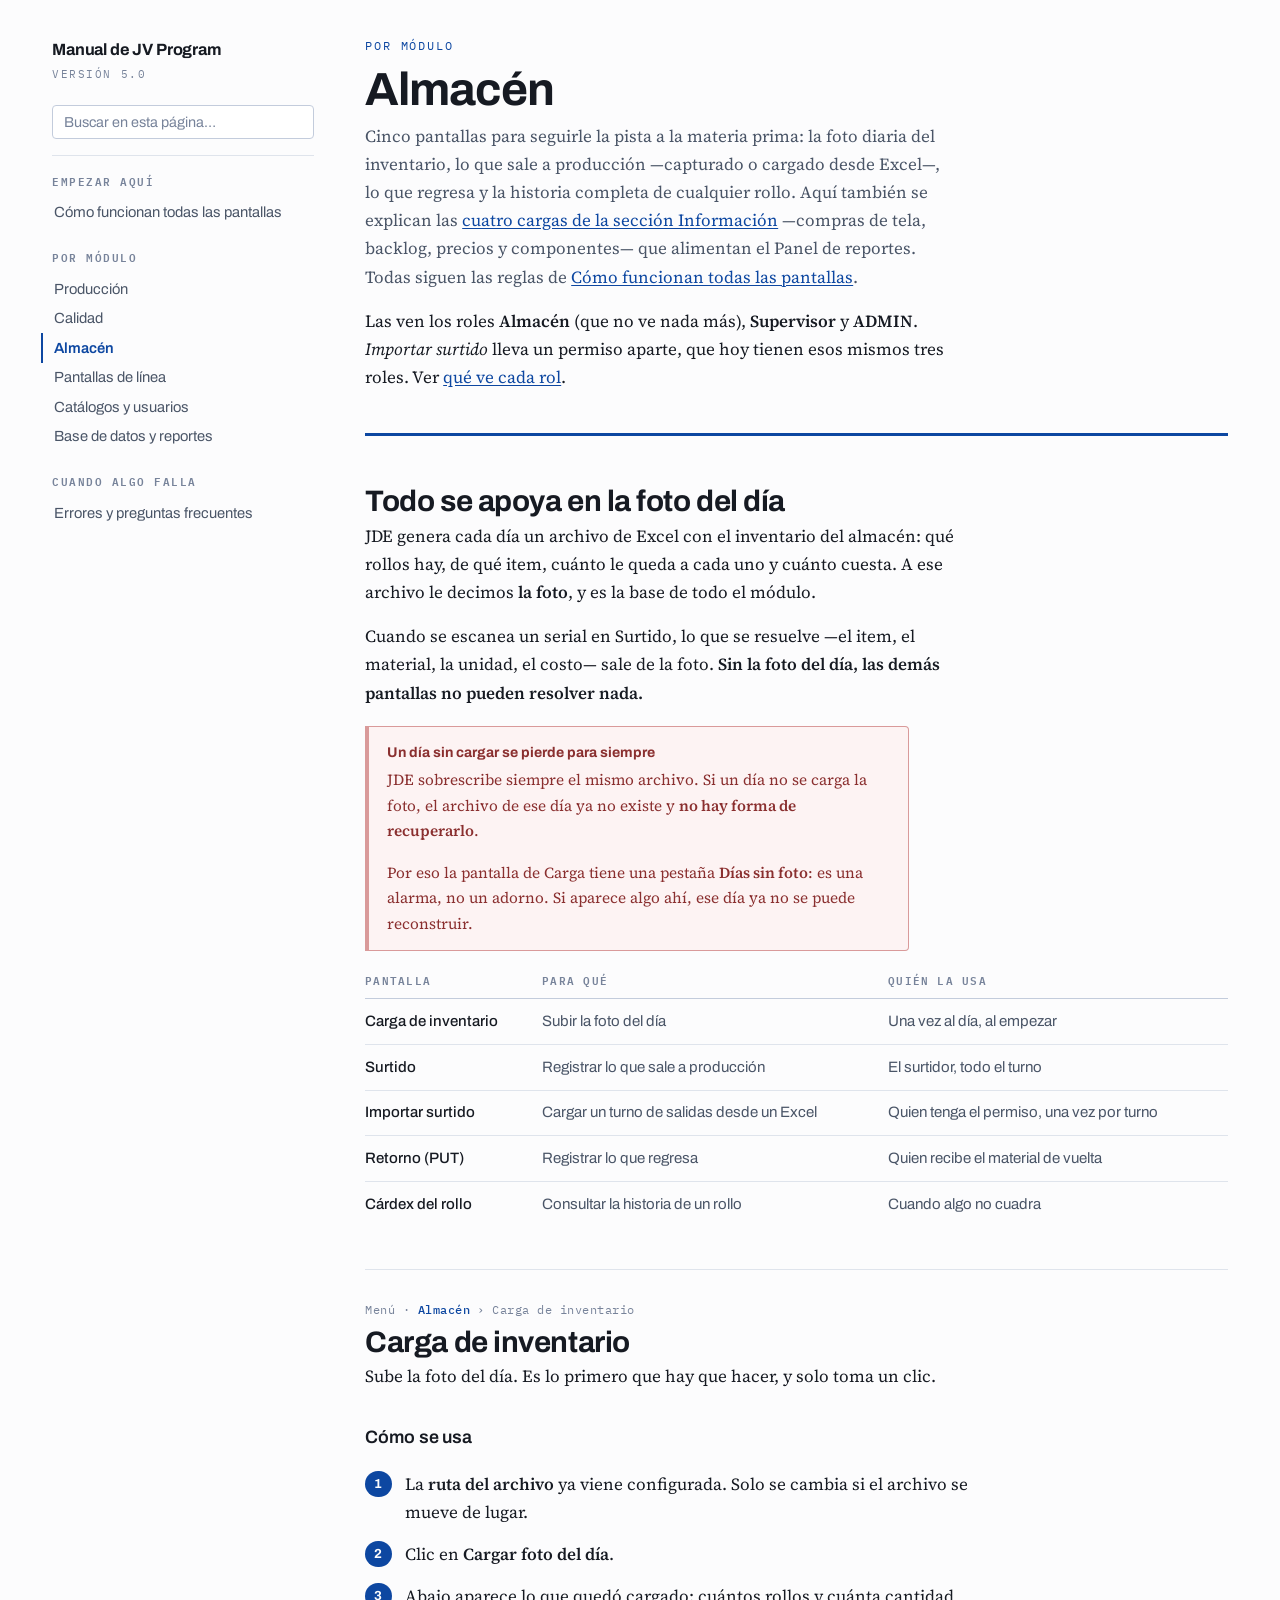
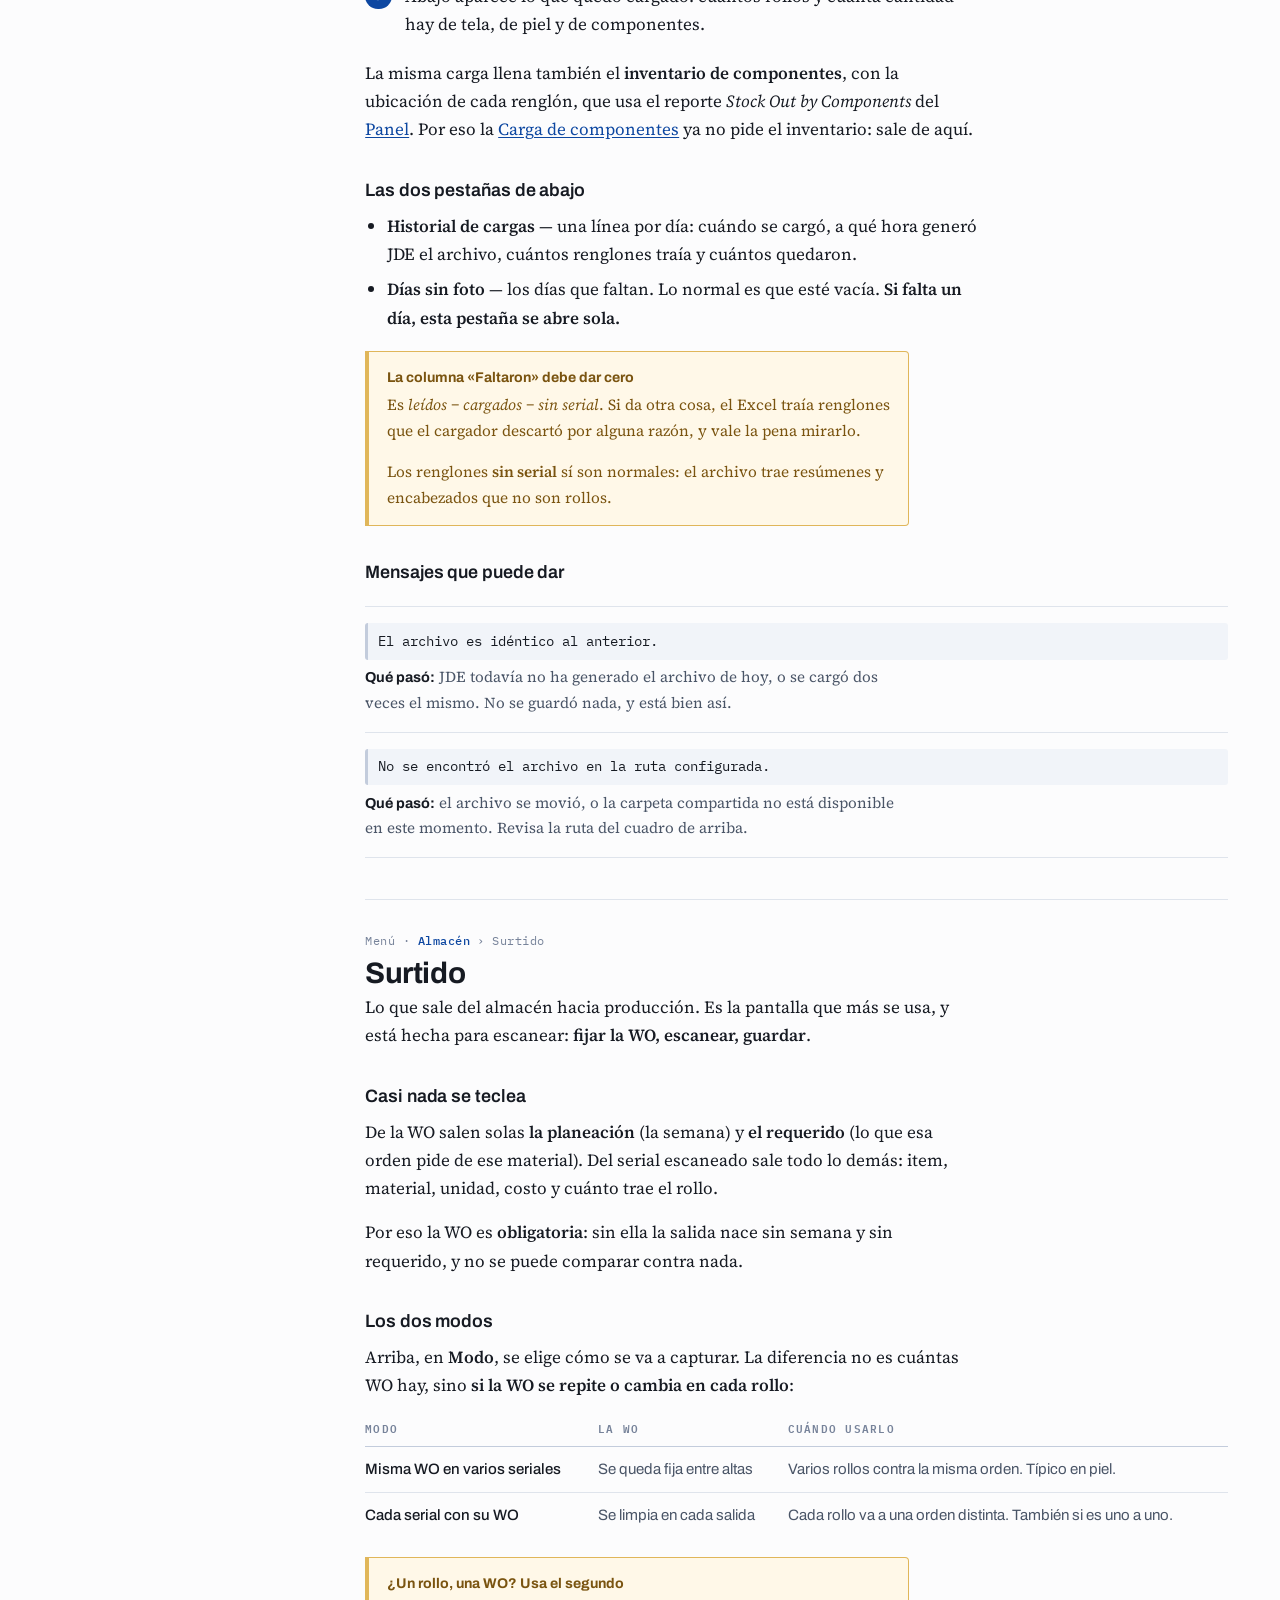
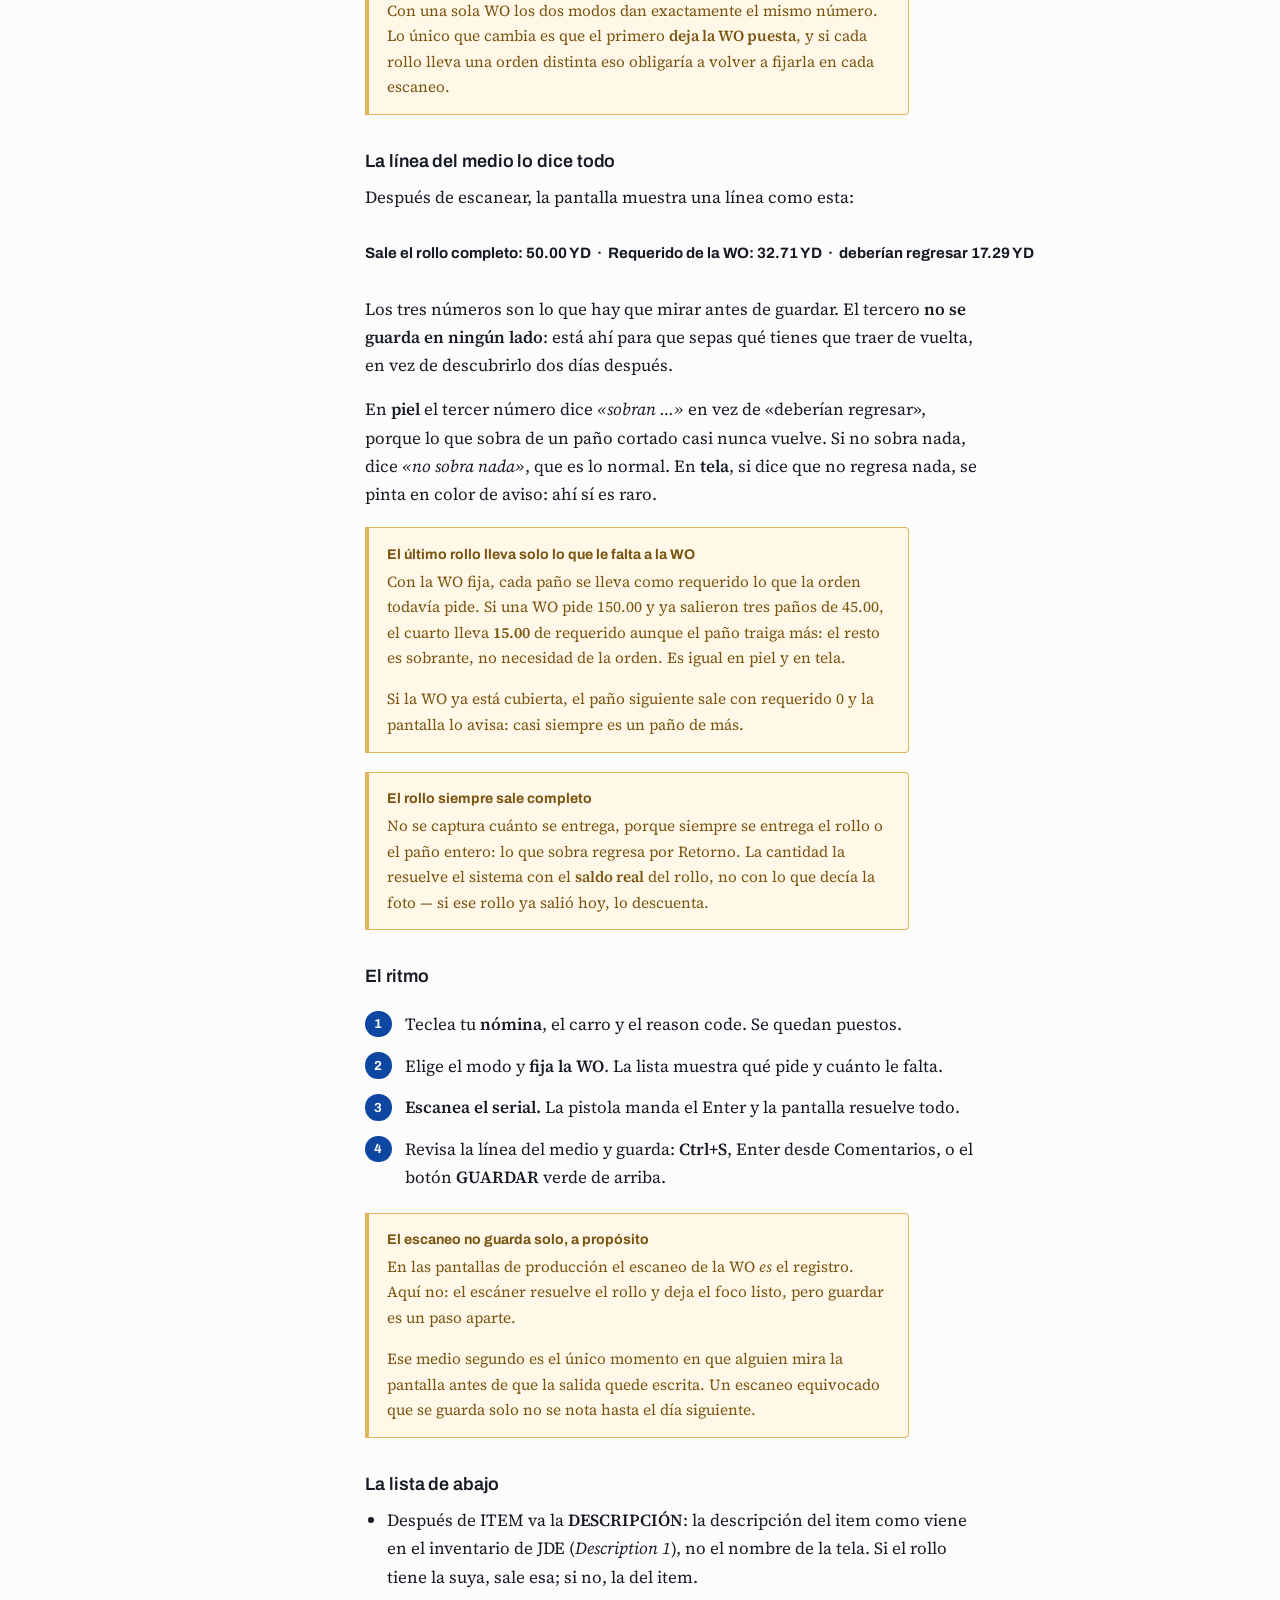
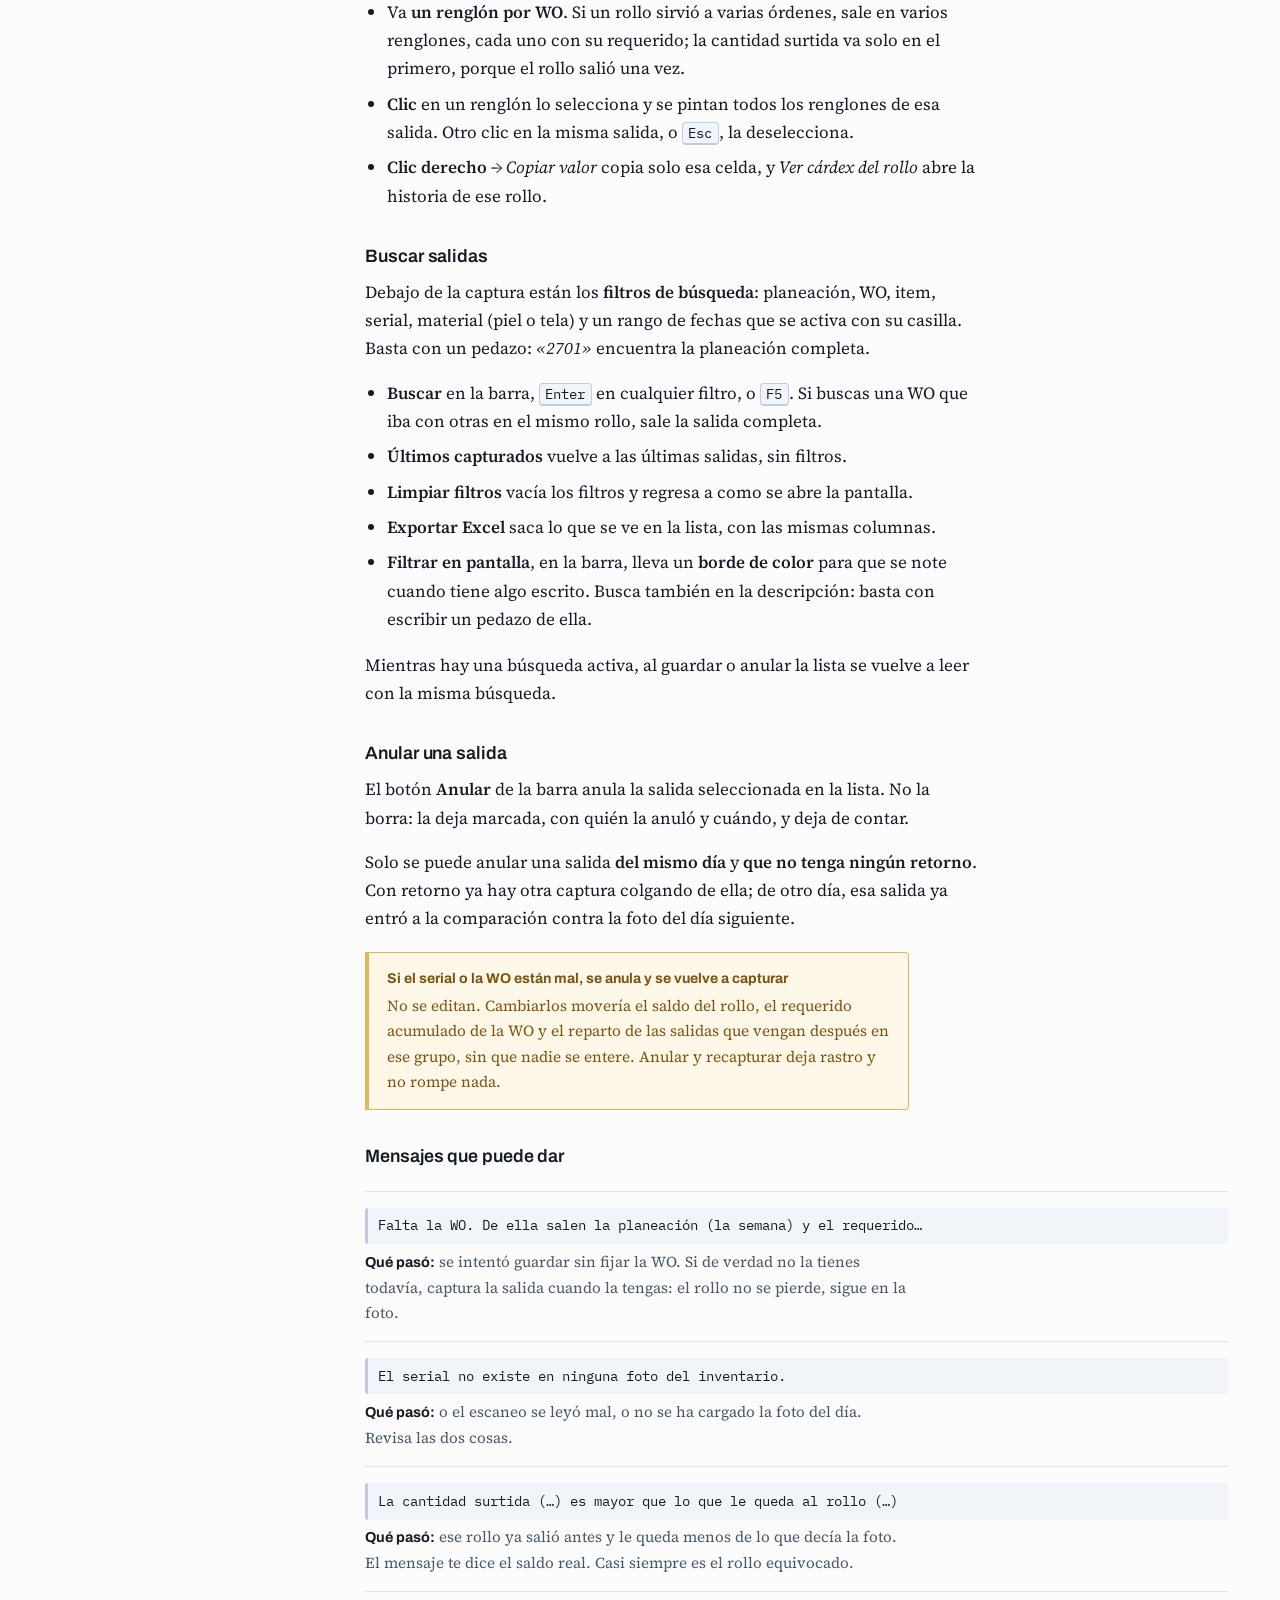
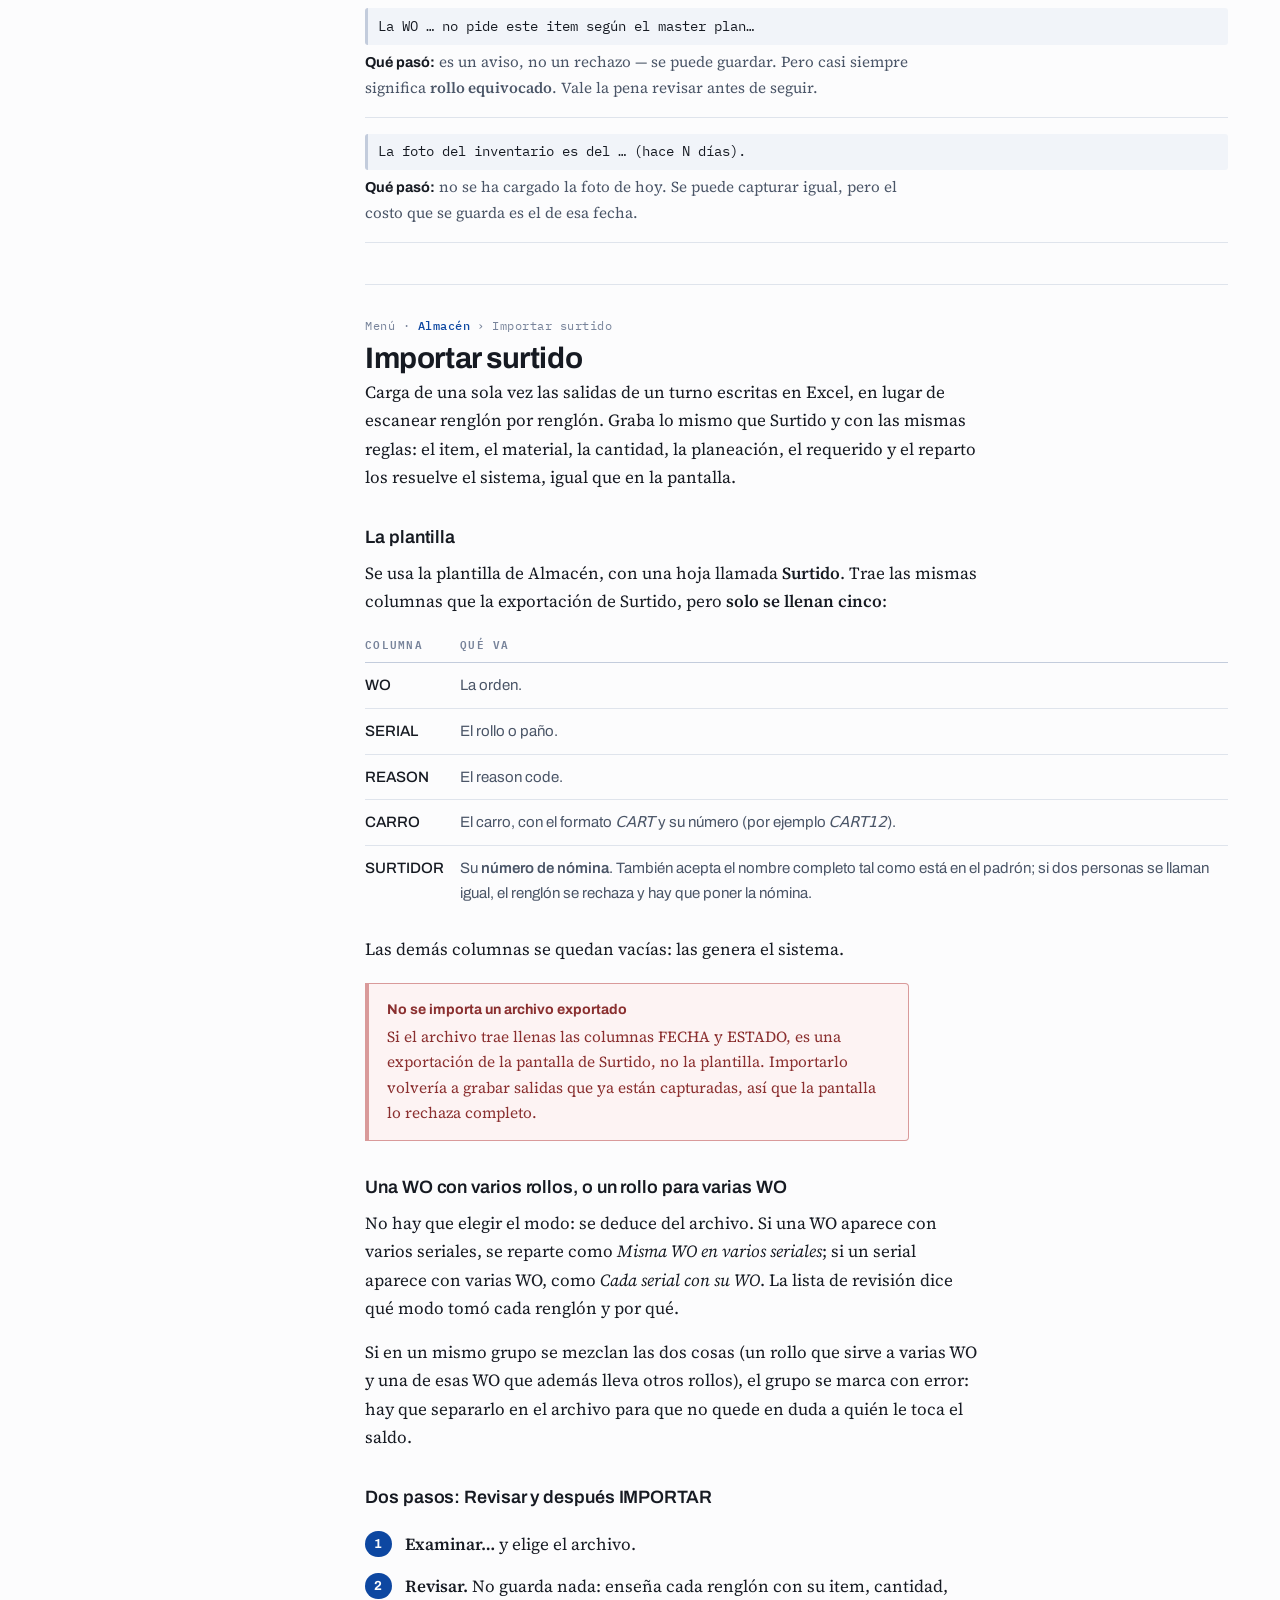
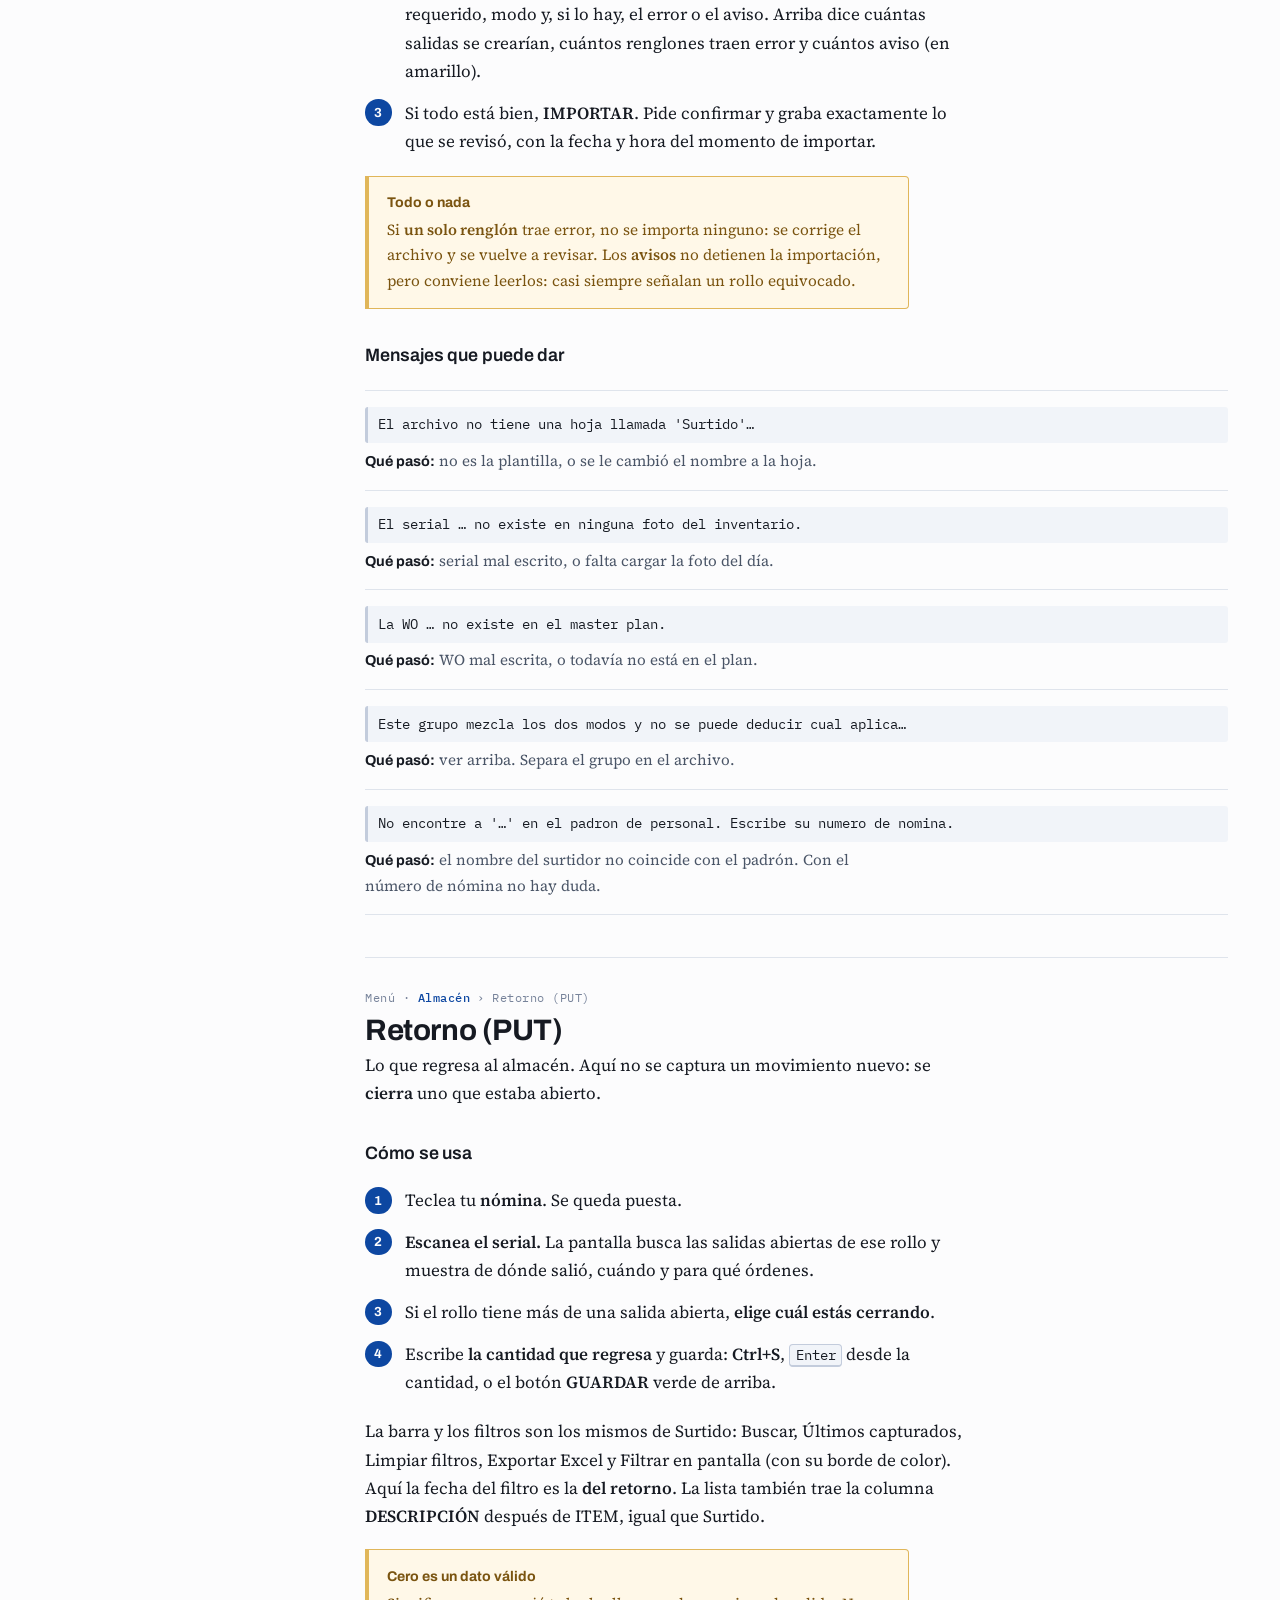
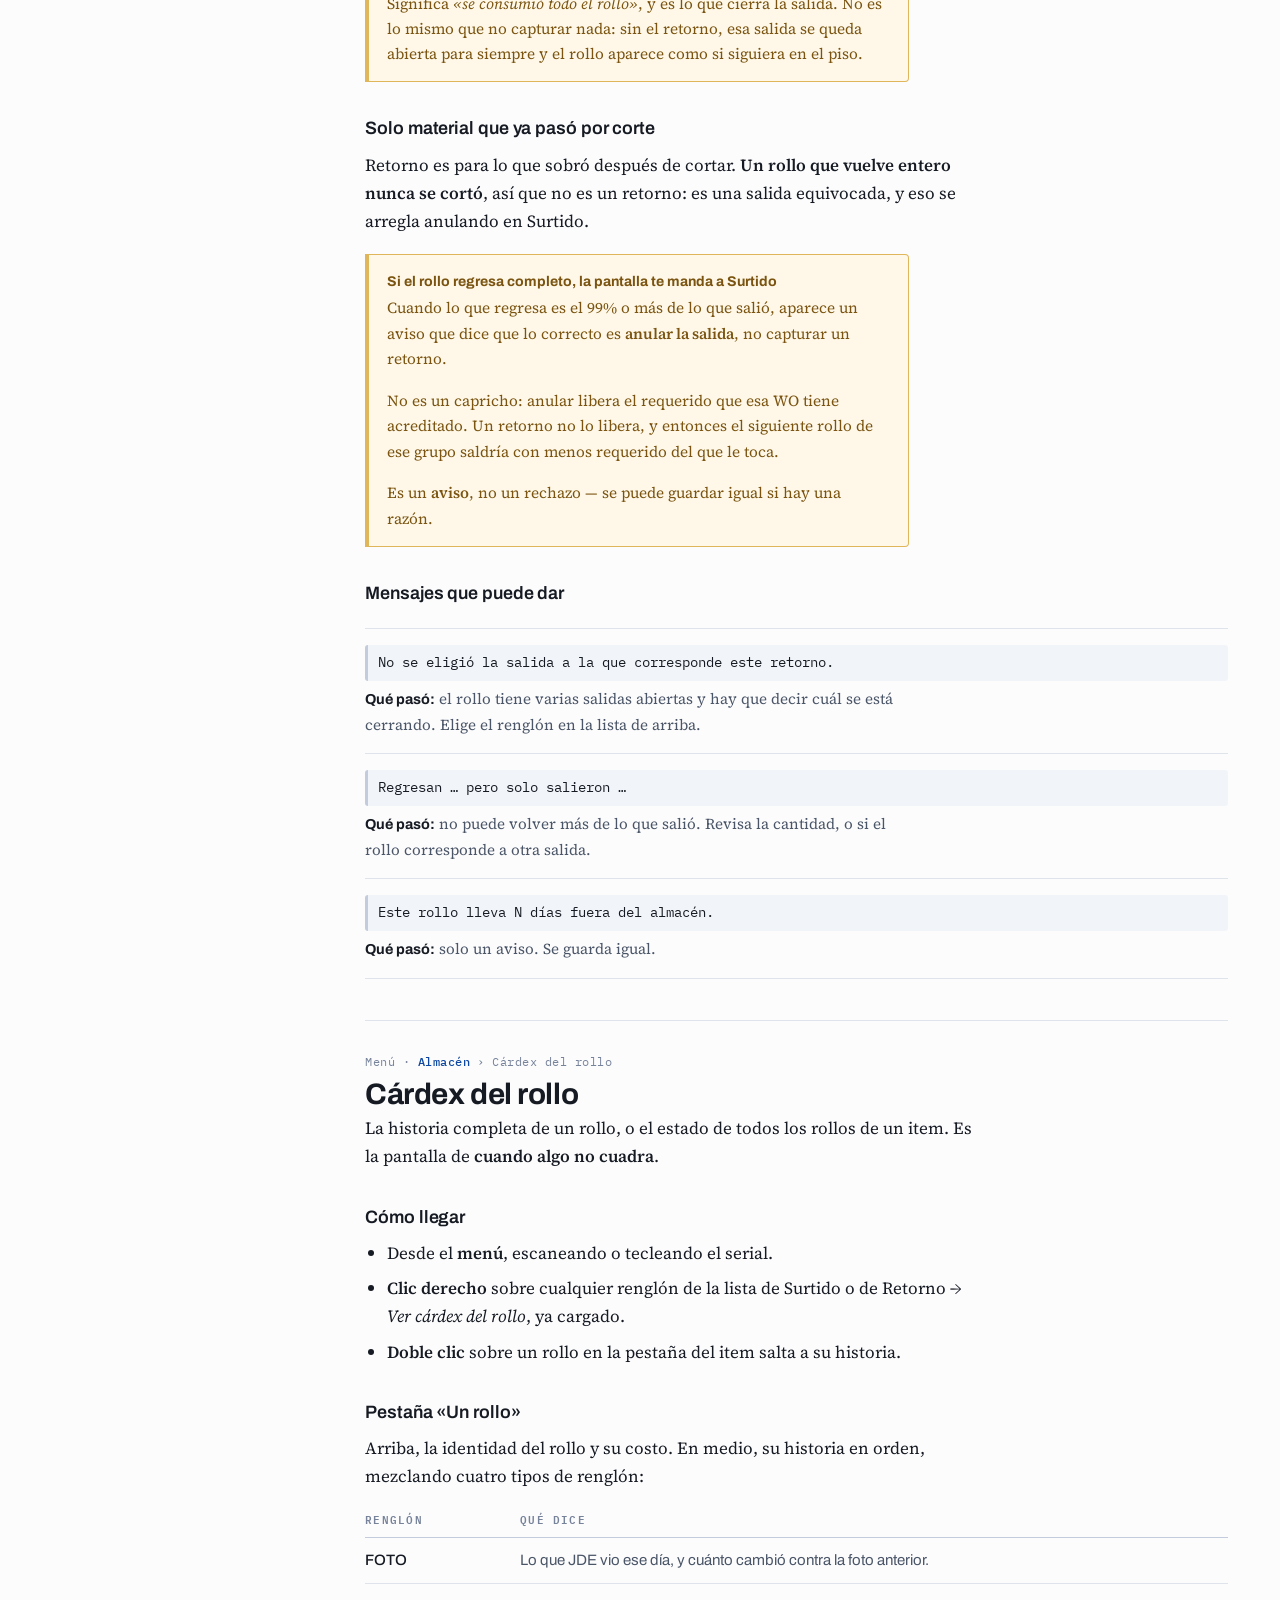
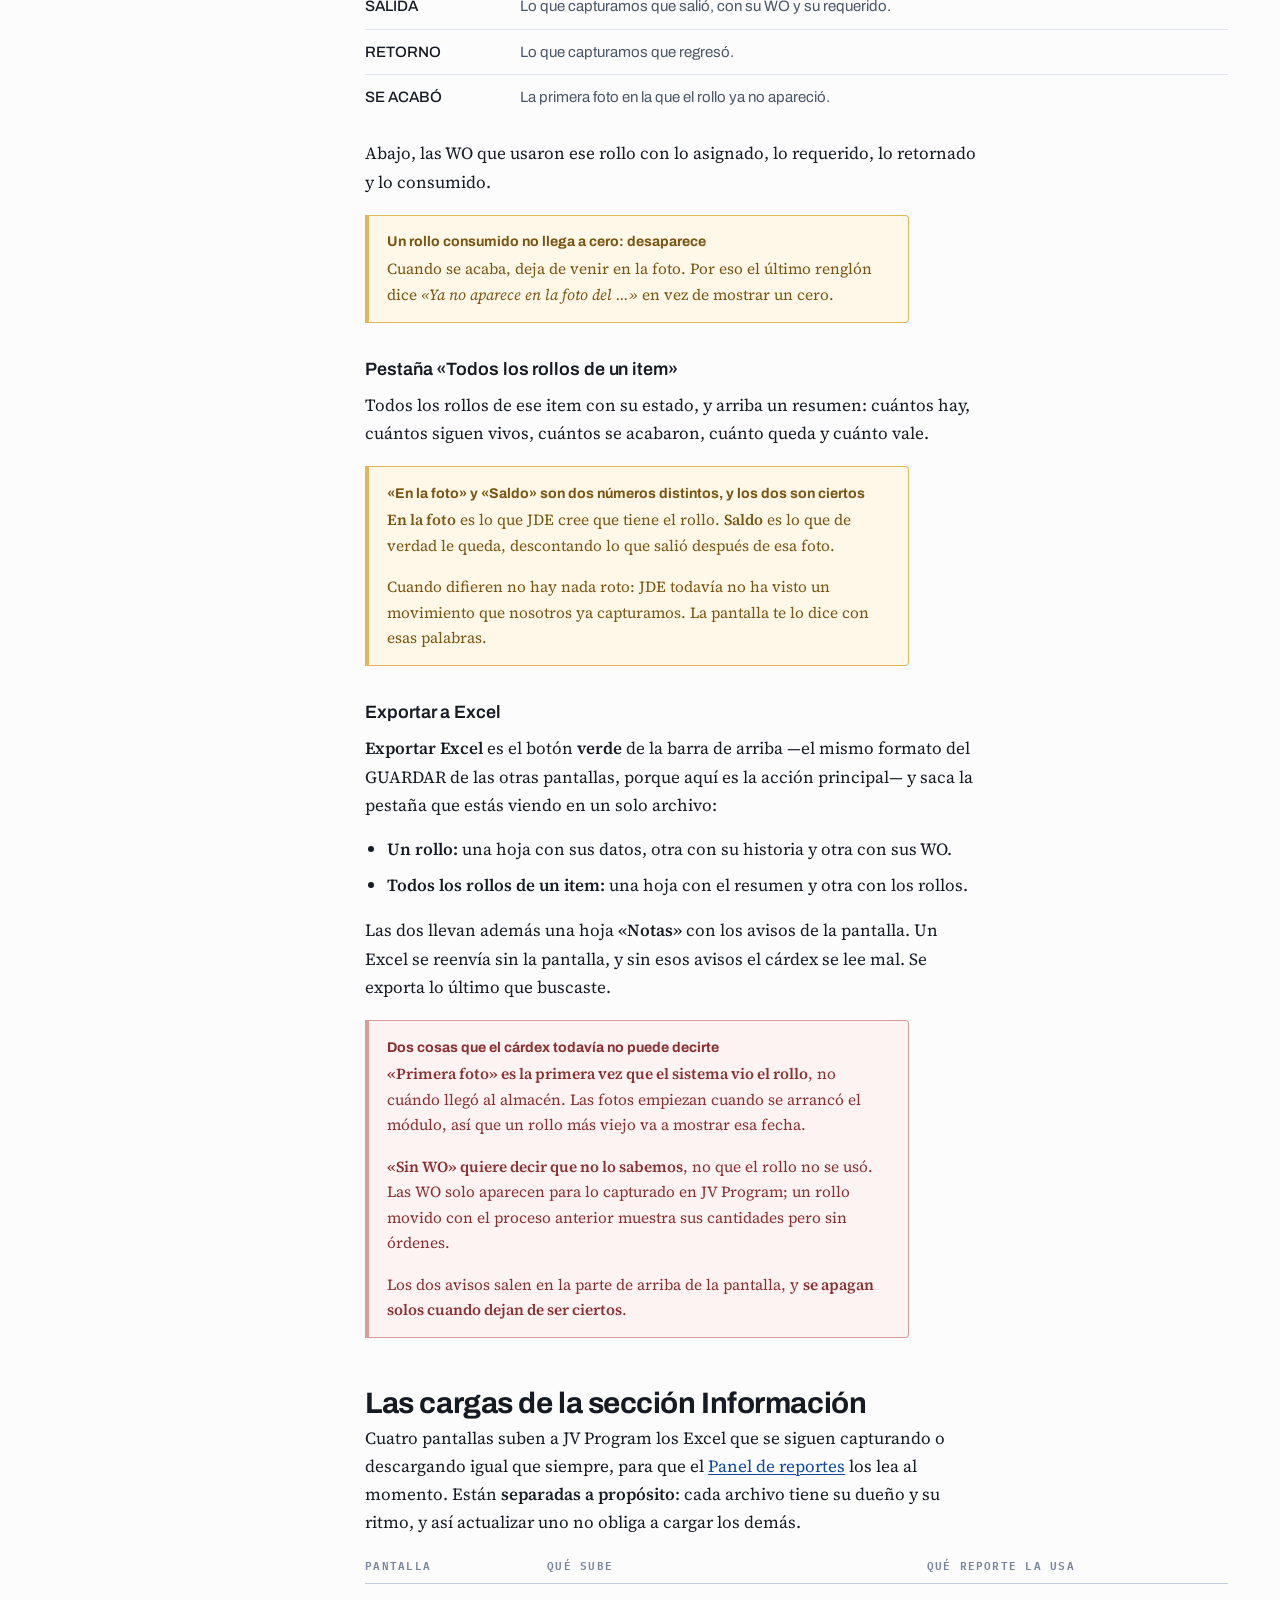
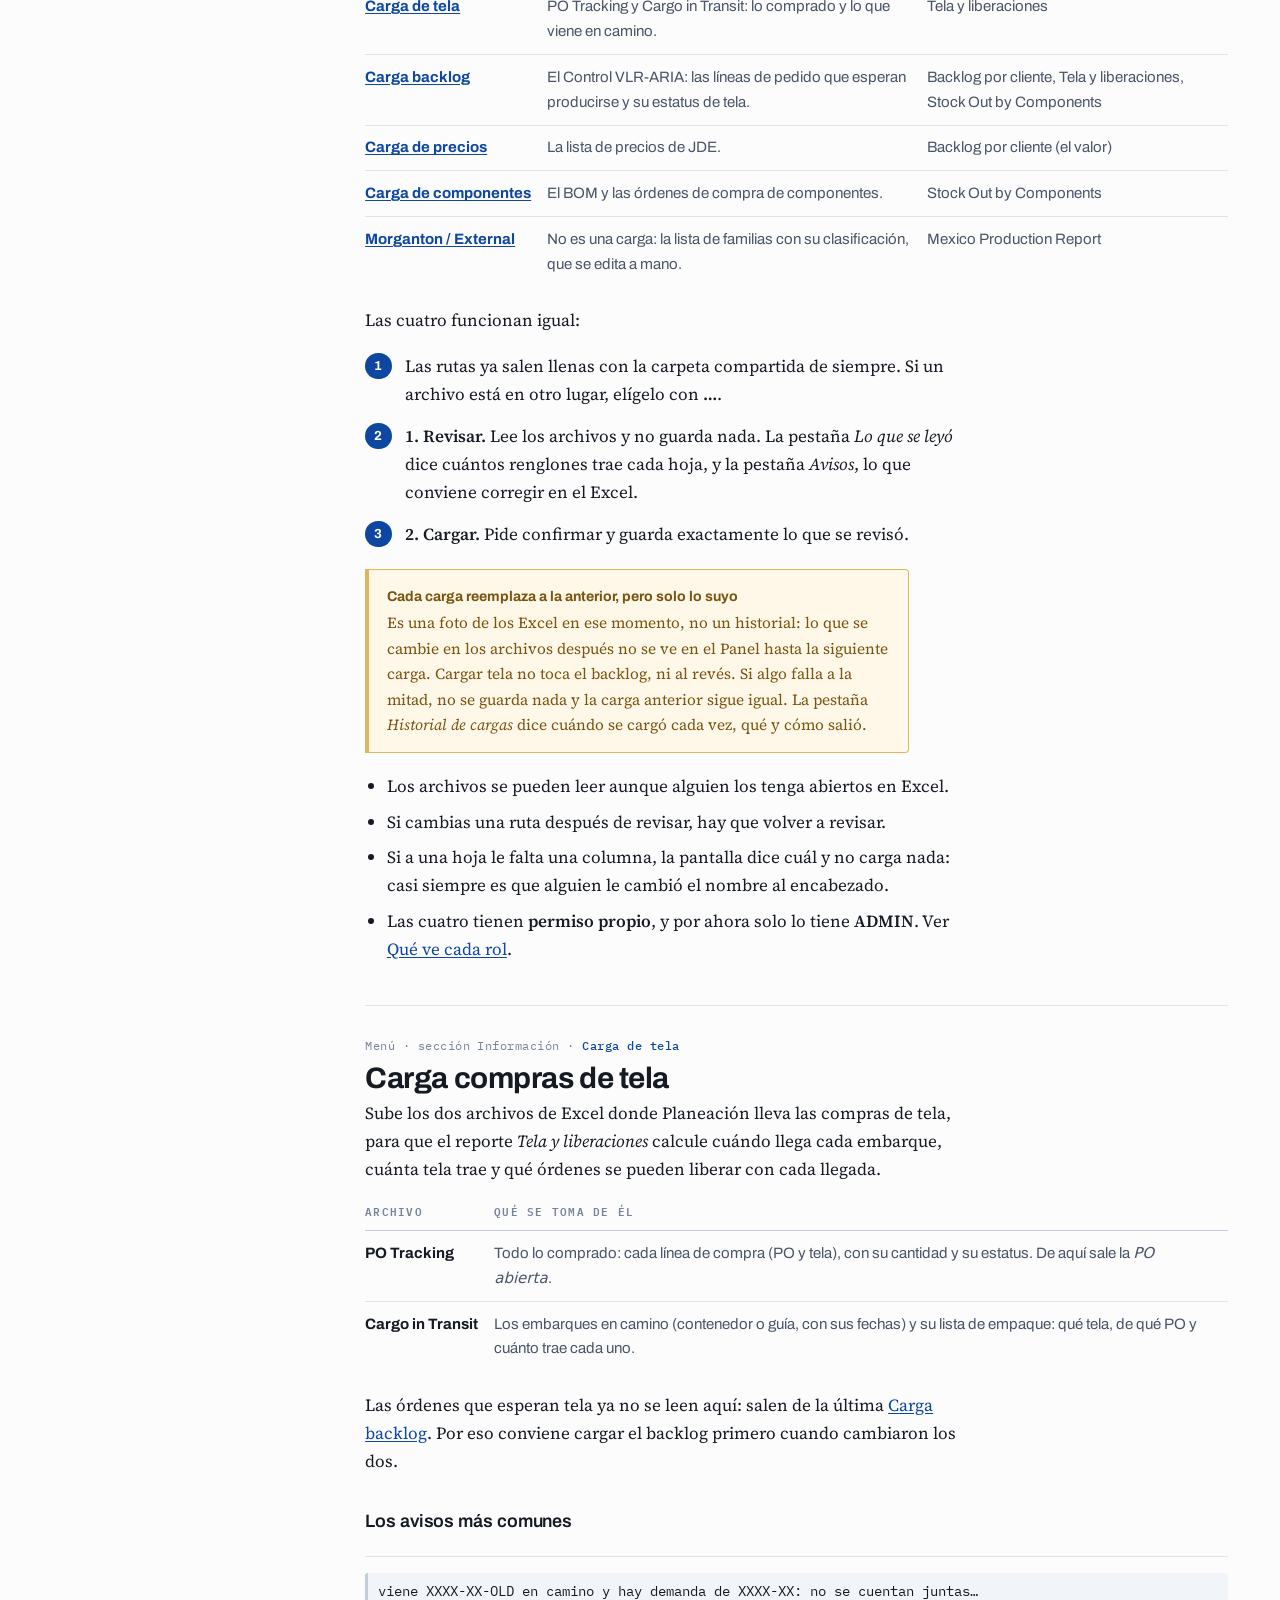
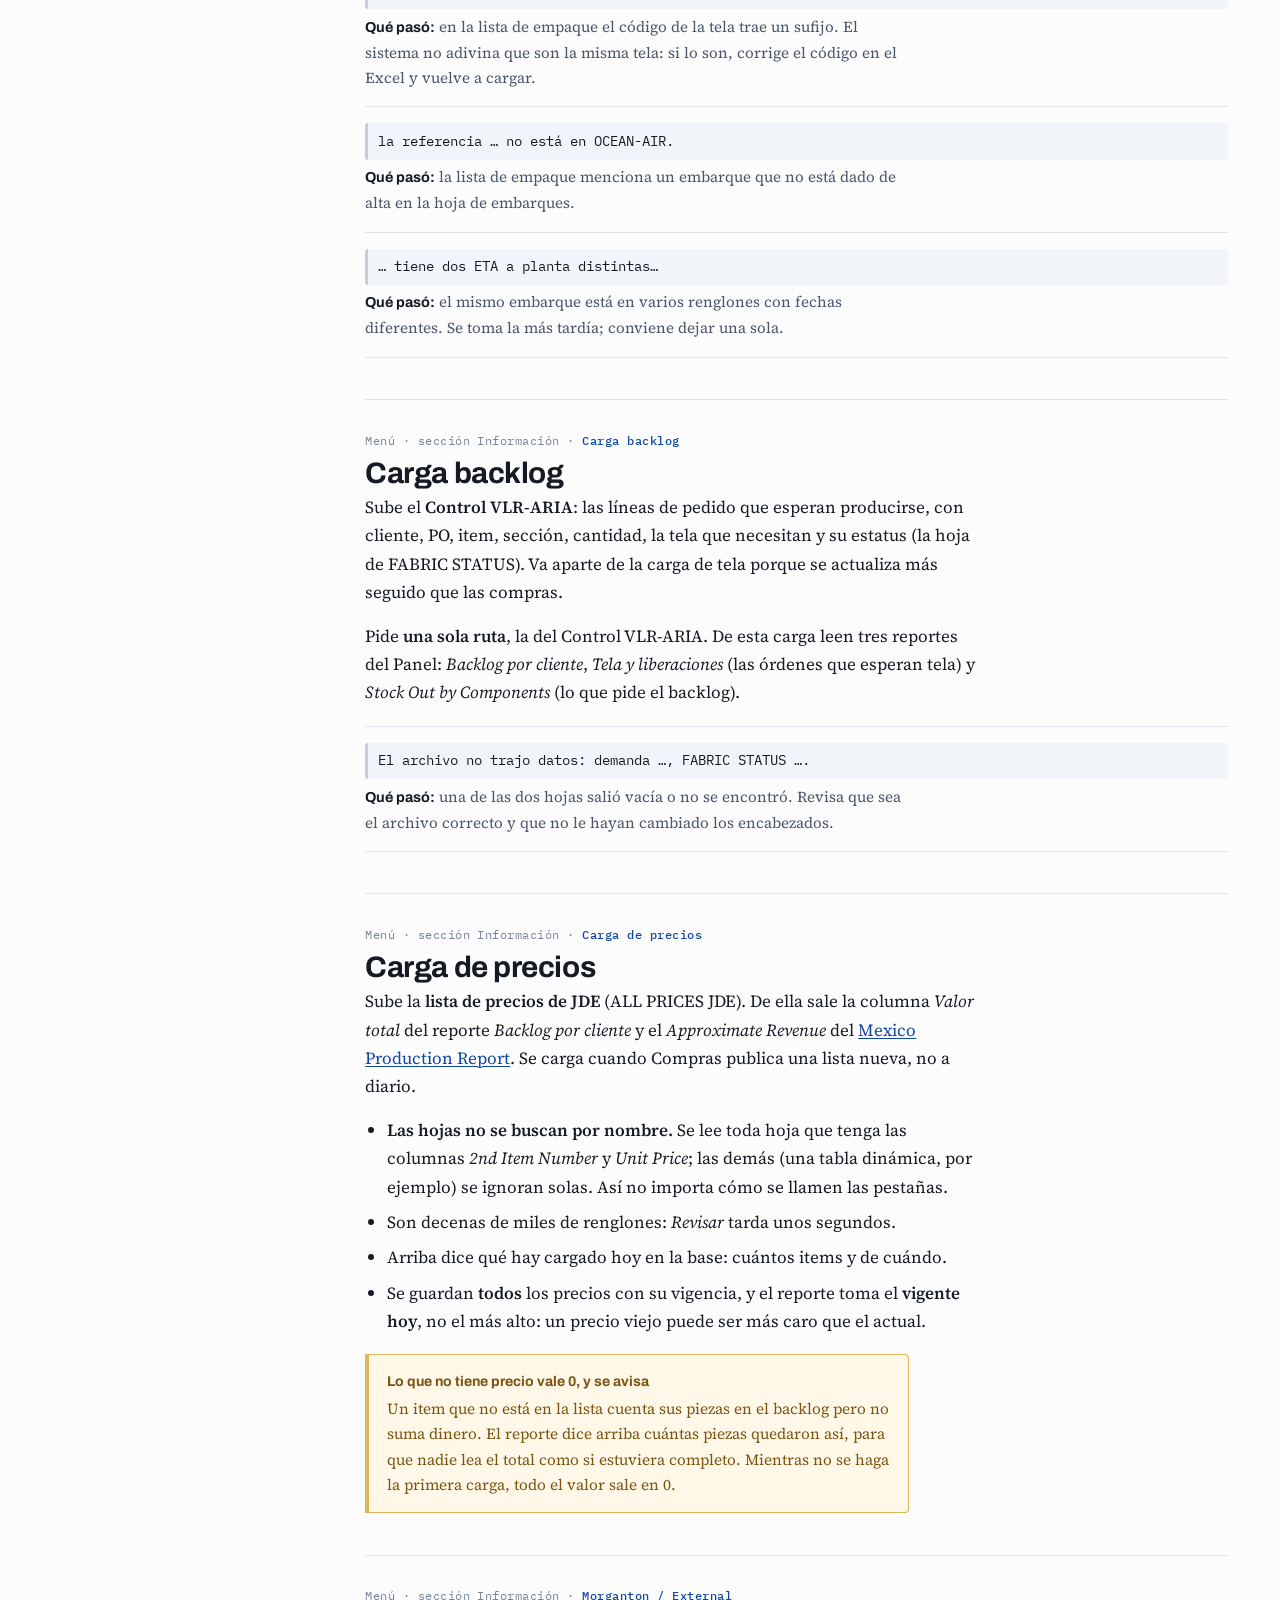
==== commit ad879b1e: "Manual: Mexico Production Report, Morganton / External, acumulado semanal" ====
--- a/almacen.html
+++ b/almacen.html
@@ -551,6 +551,8 @@
         de JDE.</td><td>Backlog por cliente (el valor)</td></tr>
       <tr><td><a href="#carga-componentes"><b>Carga de componentes</b></a></td><td>El BOM y las
         órdenes de compra de componentes.</td><td>Stock Out by Components</td></tr>
+      <tr><td><a href="#morganton-external"><b>Morganton / External</b></a></td><td>No es una carga: la lista
+        de familias con su clasificación, que se edita a mano.</td><td>Mexico Production Report</td></tr>
     </tbody>
   </table>
   </div>
@@ -653,7 +655,8 @@
     <p class="ruta">Menú · sección Información · <b>Carga de precios</b></p>
     <h2 style="margin-top:0">Carga de precios</h2>
     <p>Sube la <strong>lista de precios de JDE</strong> (ALL PRICES JDE). De ella sale la columna
-      <em>Valor total</em> del reporte <em>Backlog por cliente</em>. Se carga cuando Compras publica
+      <em>Valor total</em> del reporte <em>Backlog por cliente</em> y el <em>Approximate Revenue</em> del
+      <a href="datos.html#panel">Mexico Production Report</a>. Se carga cuando Compras publica
       una lista nueva, no a diario.</p>
     <ul>
       <li><strong>Las hojas no se buscan por nombre.</strong> Se lee toda hoja que tenga las
@@ -670,6 +673,40 @@
       <p>Un item que no está en la lista cuenta sus piezas en el backlog pero no suma dinero. El
         reporte dice arriba cuántas piezas quedaron así, para que nadie lea el total como si
         estuviera completo. Mientras no se haga la primera carga, todo el valor sale en 0.</p>
+    </div>
+  </div>
+
+  <!-- ===================================================== -->
+  <div class="pantalla" id="morganton-external">
+    <p class="ruta">Menú · sección Información · <b>Morganton / External</b></p>
+    <h2 style="margin-top:0">Morganton / External</h2>
+    <p>La lista que decide, en el <a href="datos.html#panel">Mexico Production Report</a>, qué producción es
+      <strong>MORGANTON</strong> y cuál es <strong>EXTERNAL</strong>. Solo lo EXTERNAL lleva revenue, y los totales de
+      kits se parten en las dos. Solo la ve ADMIN.</p>
+    <h3>Qué se captura</h3>
+    <div class="tabla-caja">
+    <table>
+      <thead><tr><th>Campo</th><th>Notas</th></tr></thead>
+      <tbody>
+        <tr><td>Familia</td><td>La familia del Master Plan, tal cual. Es lo que decide la clasificación.</td></tr>
+        <tr><td>Solo para el cliente</td><td>Opcional: una <strong>excepción</strong> para un solo cliente de esa familia.
+          Le gana a la regla general (por ejemplo, una familia MORGANTON que para un cliente es EXTERNAL).</td></tr>
+        <tr><td>Cliente · Body/Pillow</td><td>Como vienen en la lista; son informativos.</td></tr>
+        <tr><td>Clasificación</td><td>MORGANTON o EXTERNAL.</td></tr>
+      </tbody>
+    </table>
+    </div>
+    <ul>
+      <li>La lista dice cuántas WO del Master Plan tiene cada familia y su última semana. Si sale 0, el nombre
+        no coincide con como está escrito en el Master Plan.</li>
+      <li><strong>Ver las familias SIN clasificar</strong> muestra las que están en el Master Plan y no en la lista.
+        Doble clic en una la sube para darla de alta: elige MORGANTON o EXTERNAL y guarda.</li>
+      <li>Doble clic en un renglón de la lista para cambiarlo o eliminarlo.</li>
+    </ul>
+    <div class="ojo">
+      <b>Una familia nueva cuenta como MORGANTON</b>
+      <p>Mientras nadie la clasifique, el reporte la cuenta como MORGANTON y avisa arriba cuáles faltan. El cambio
+        se ve en el reporte en el siguiente minuto.</p>
     </div>
   </div>
 
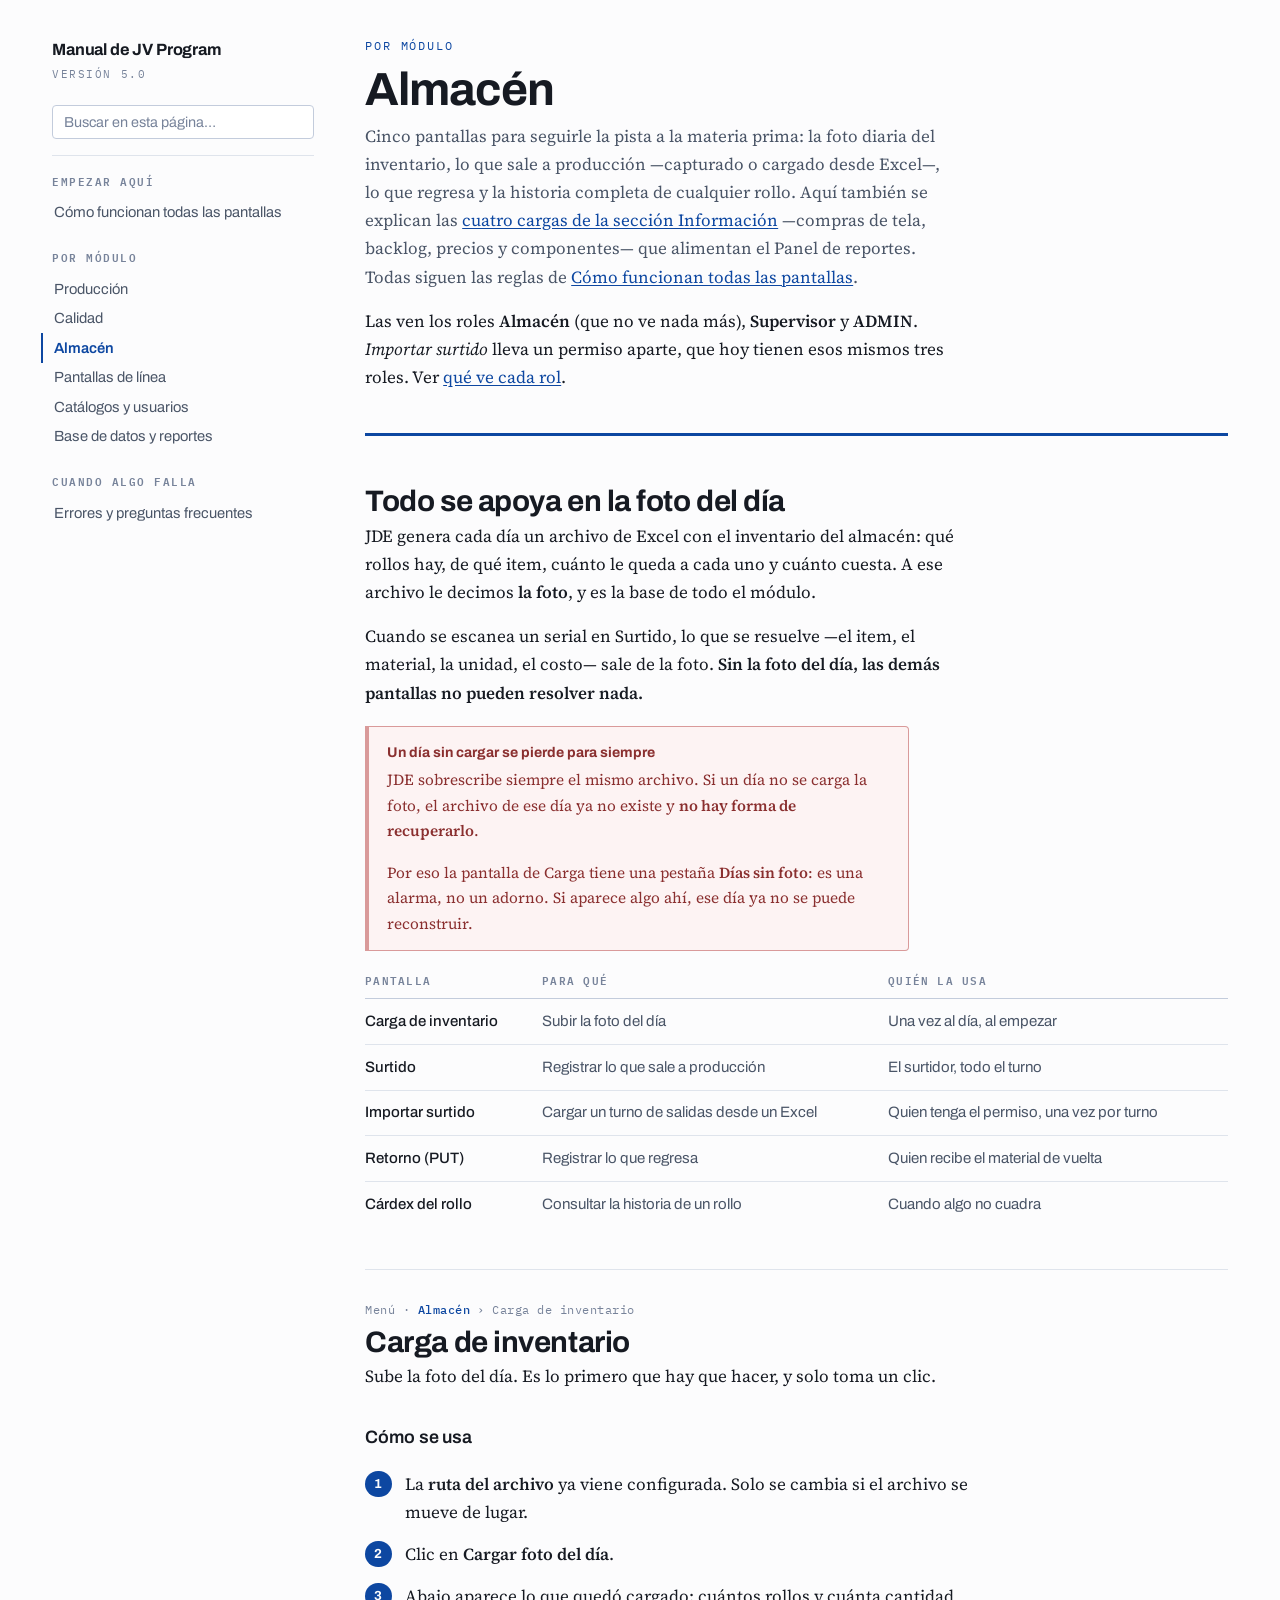
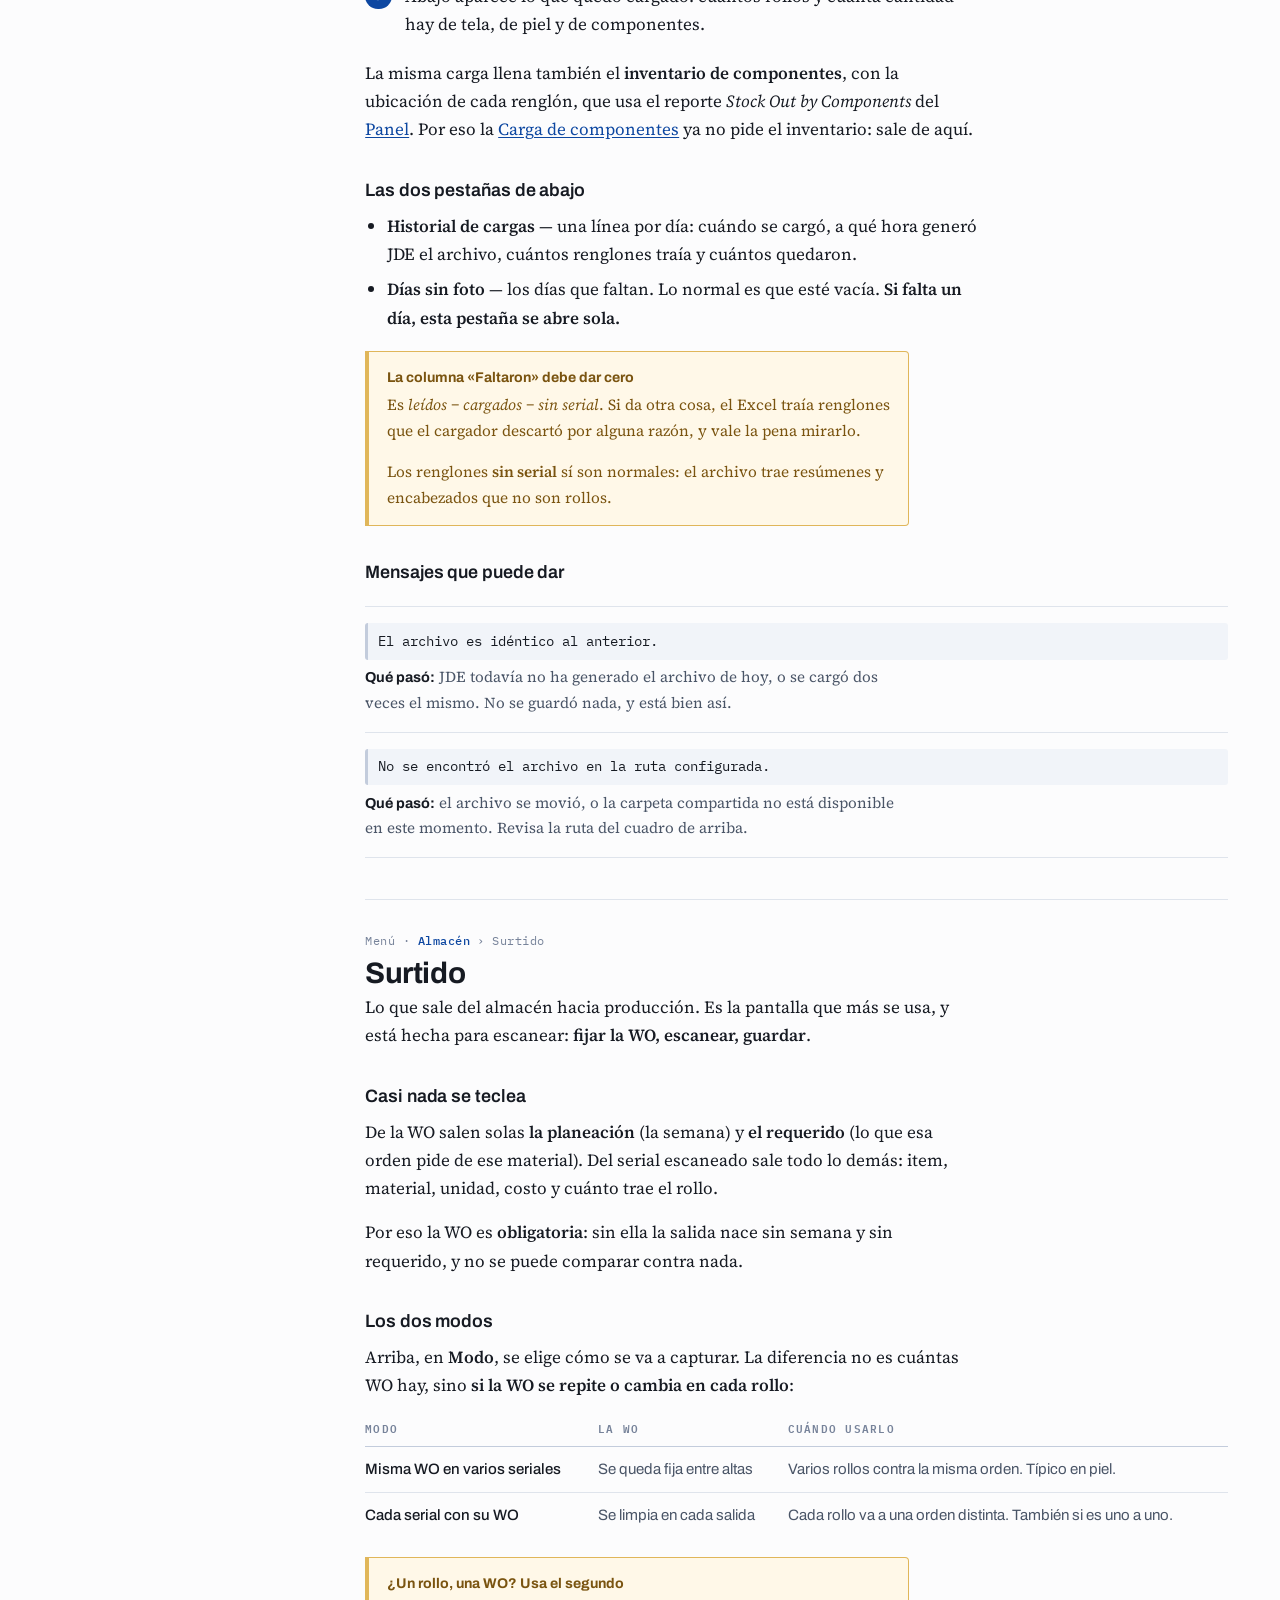
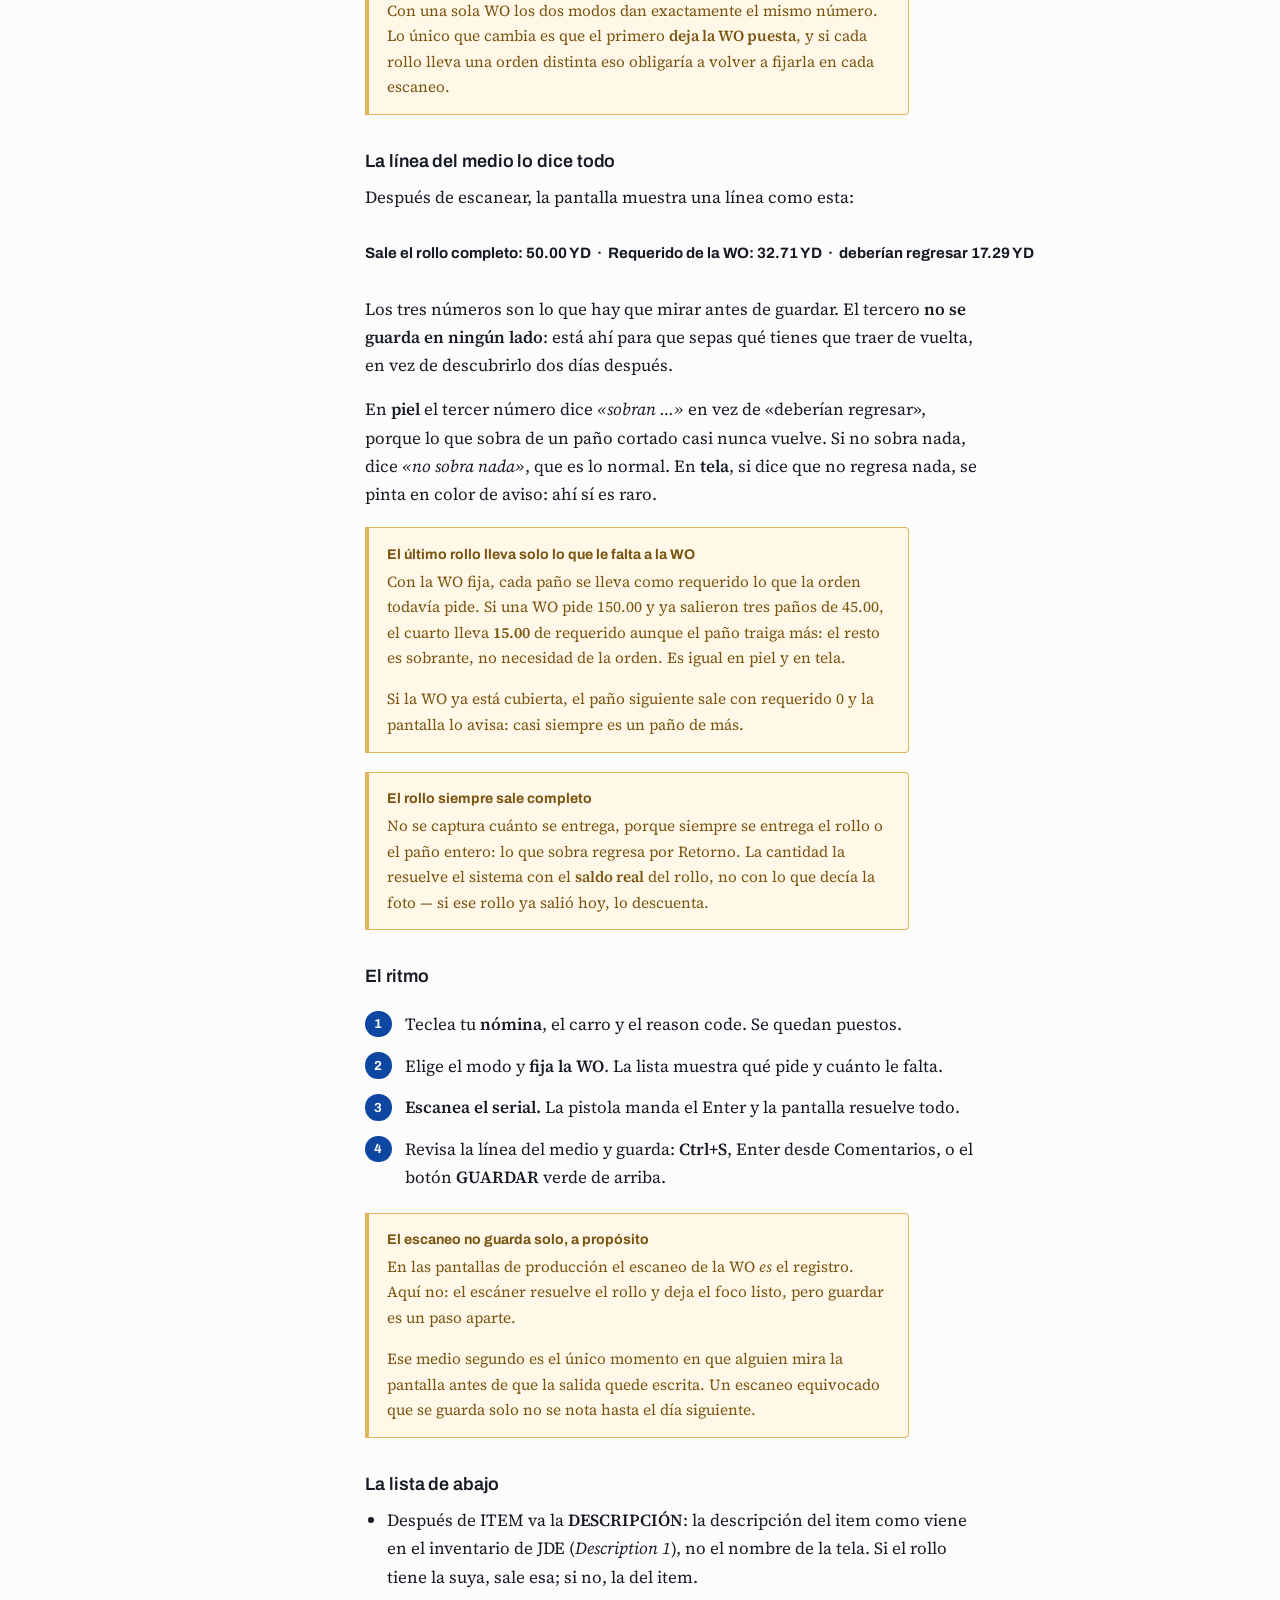
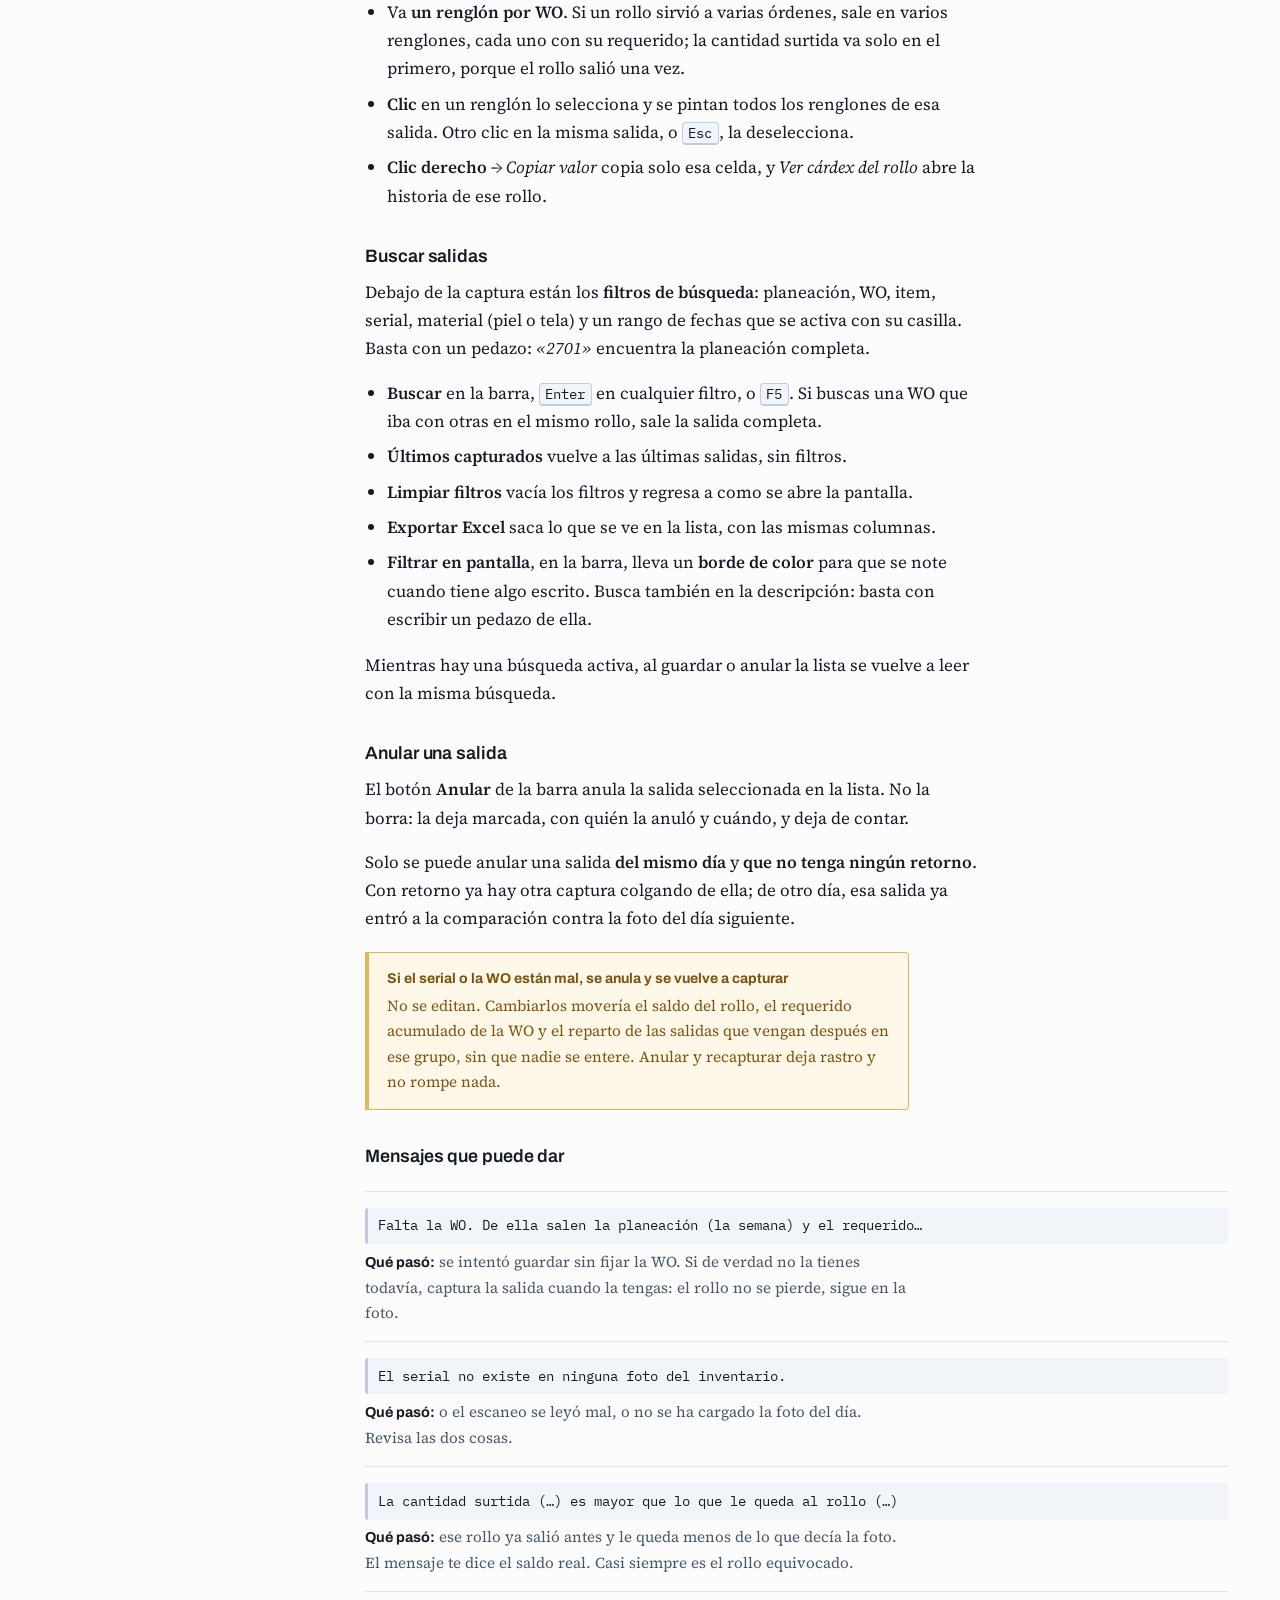
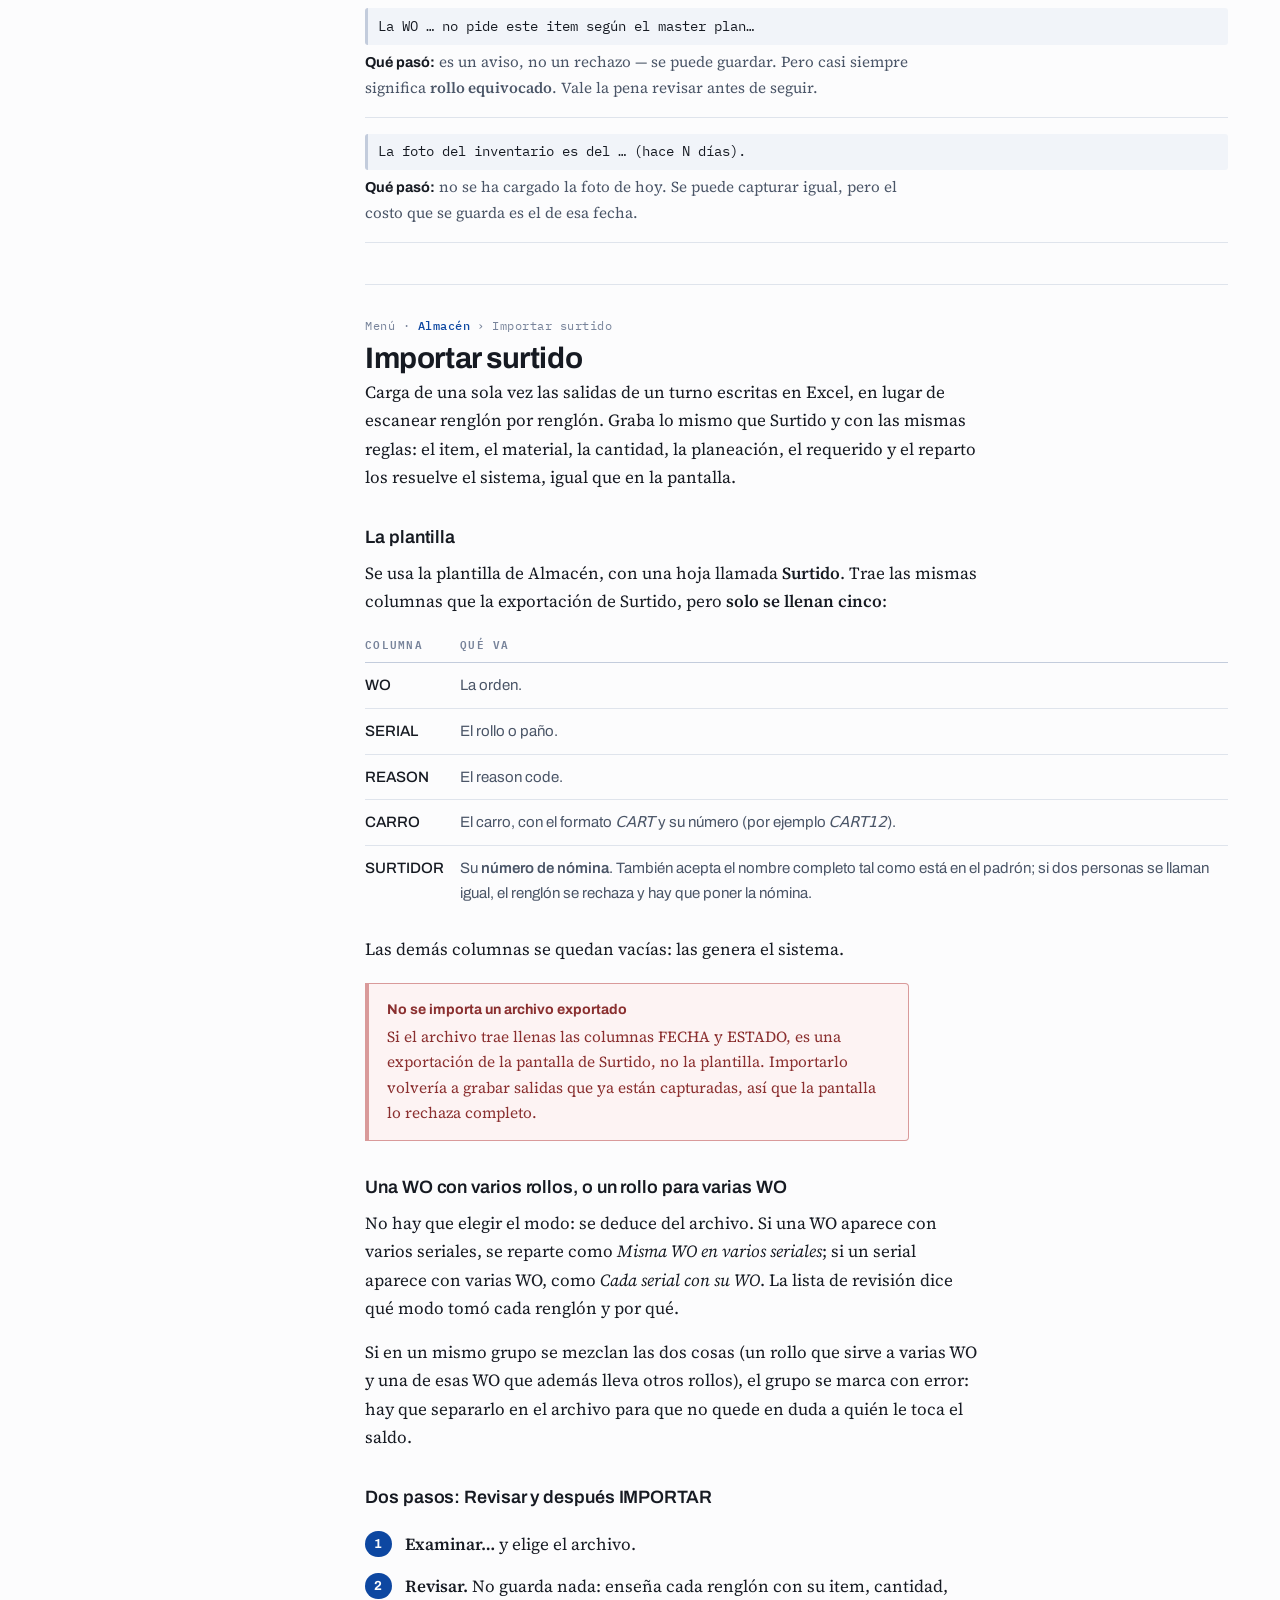
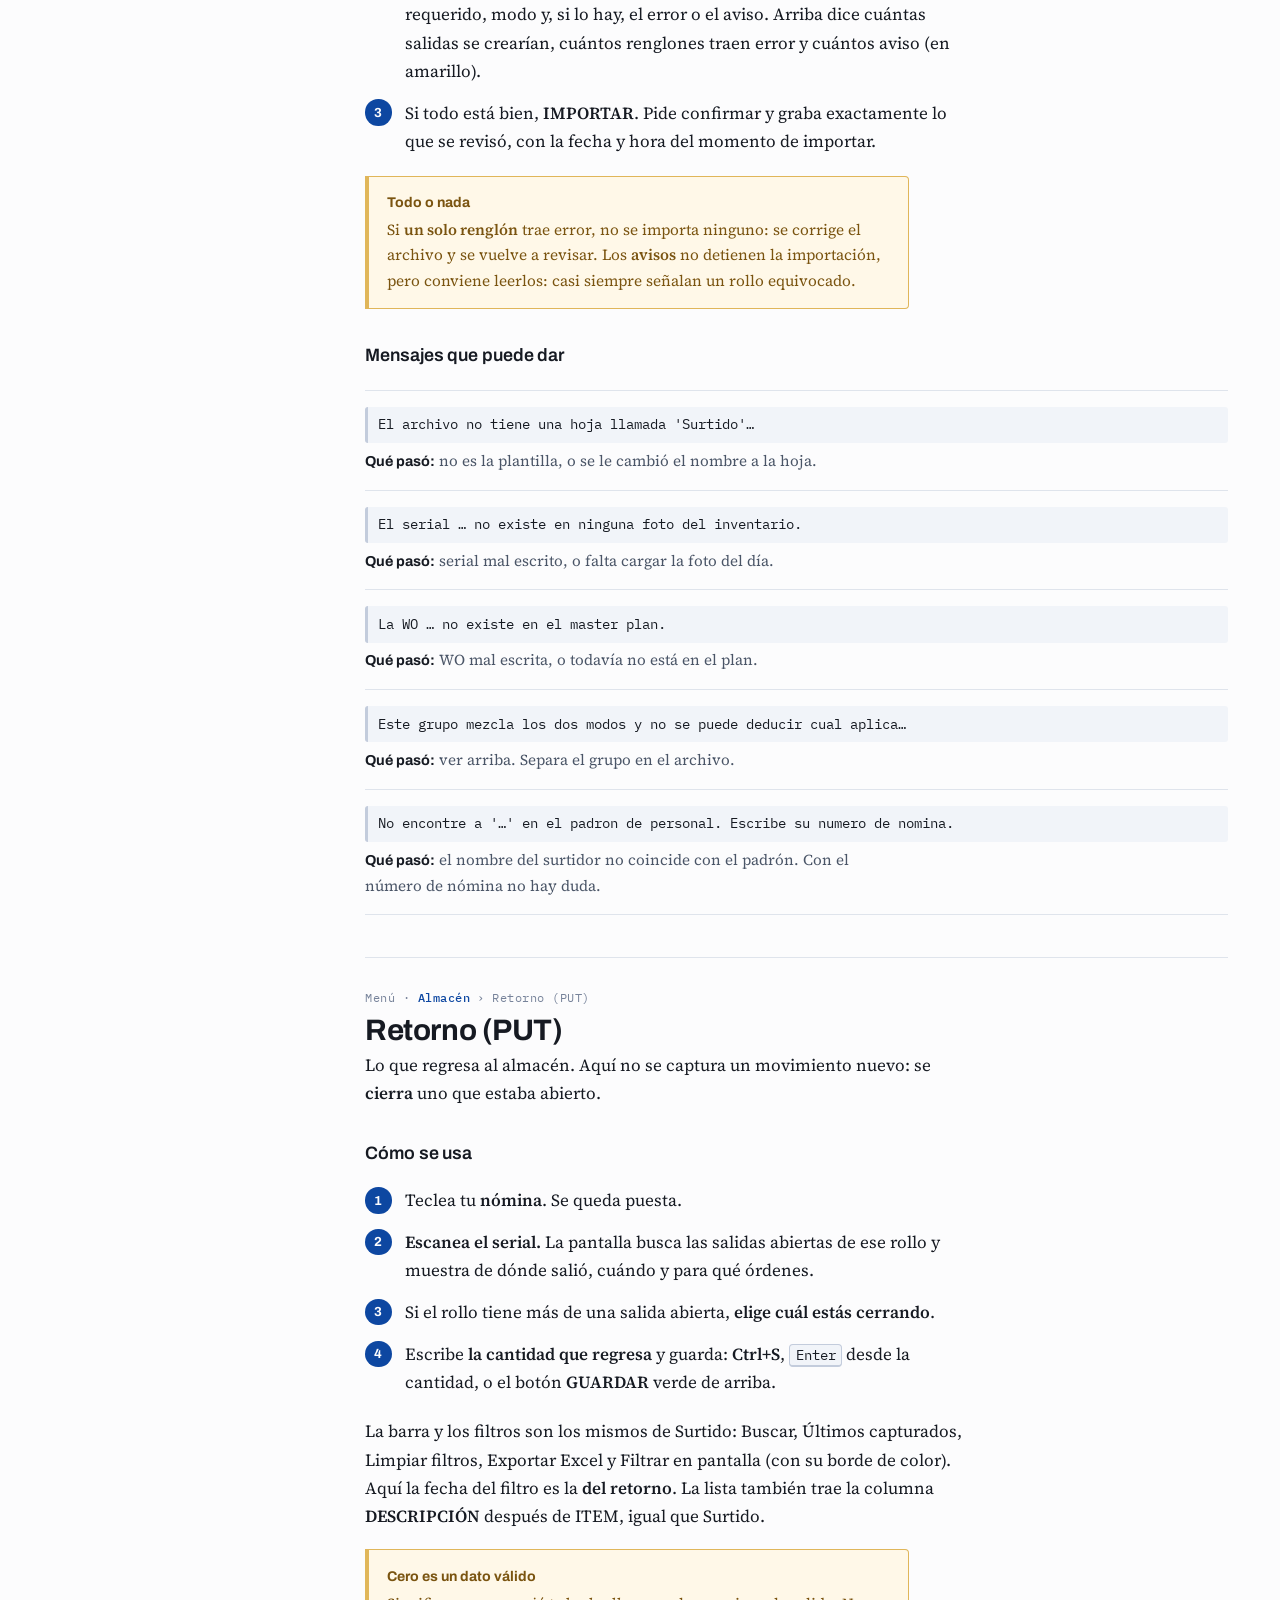
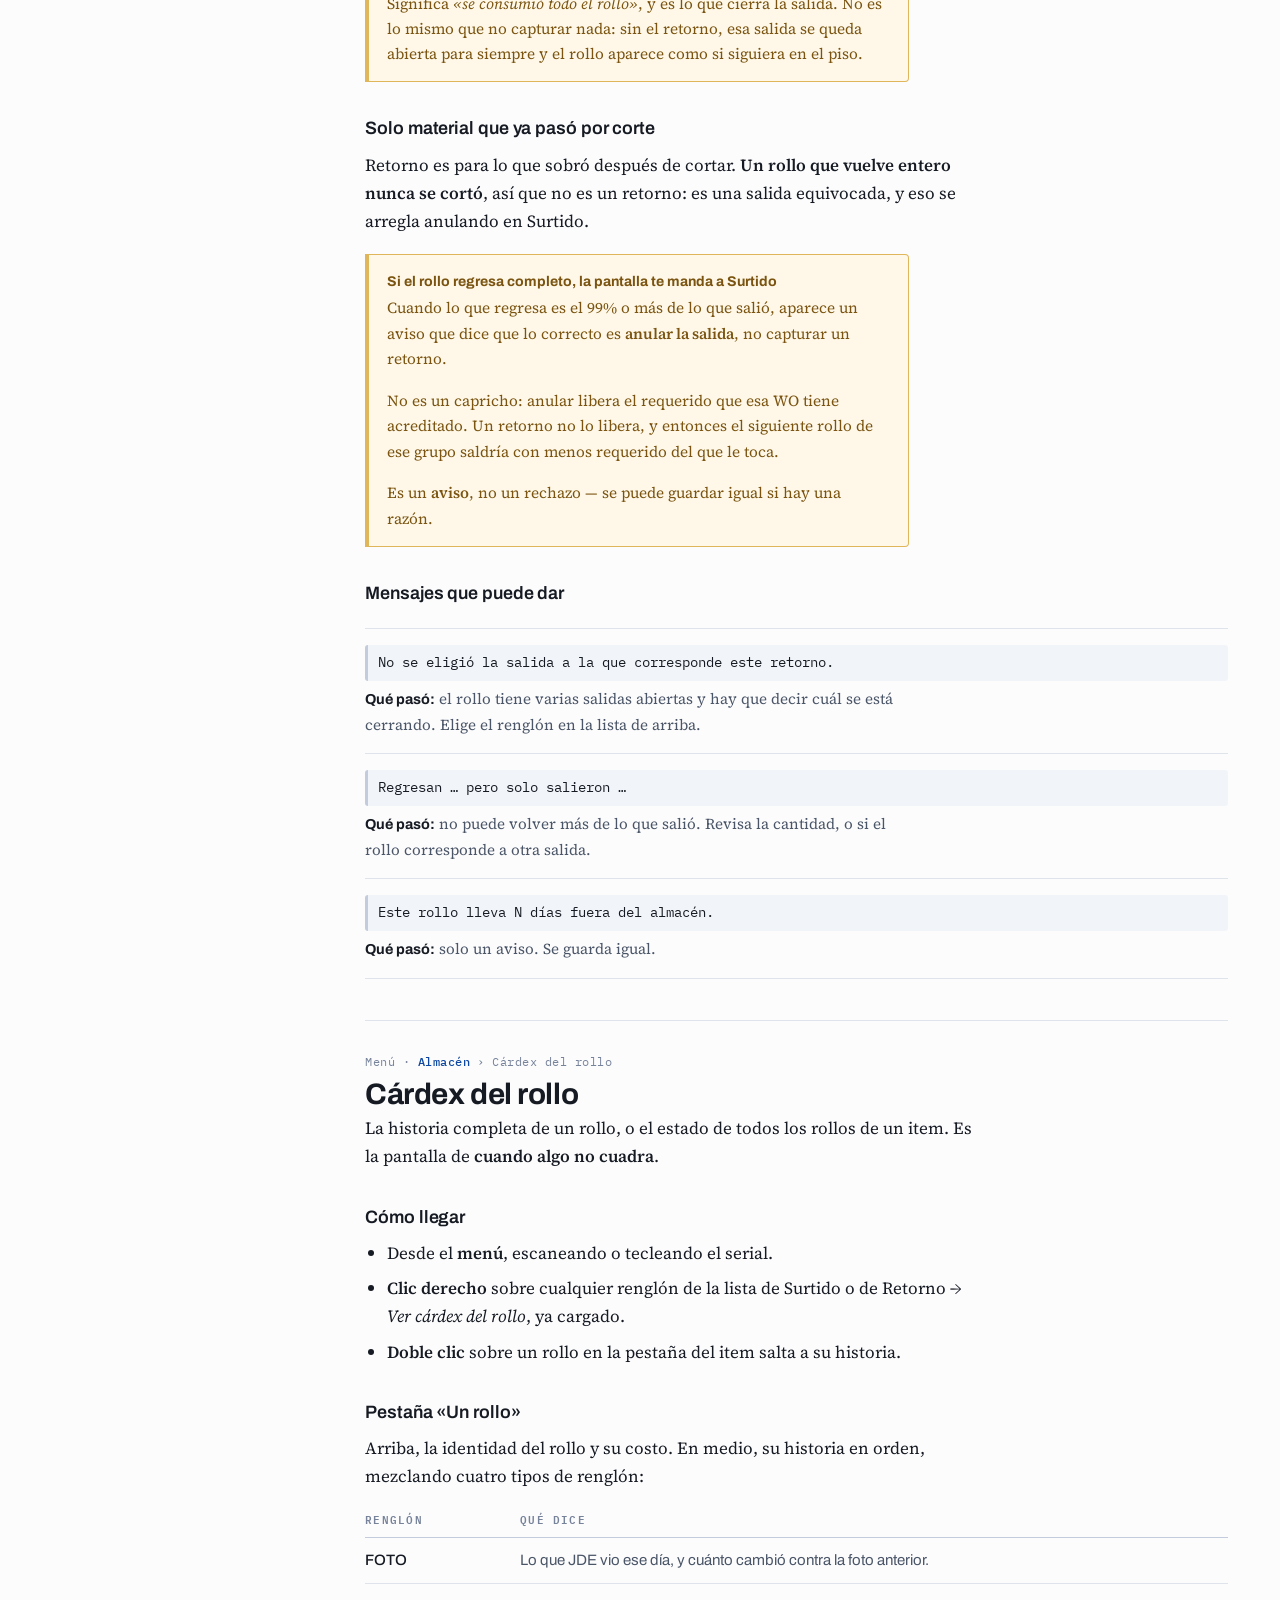
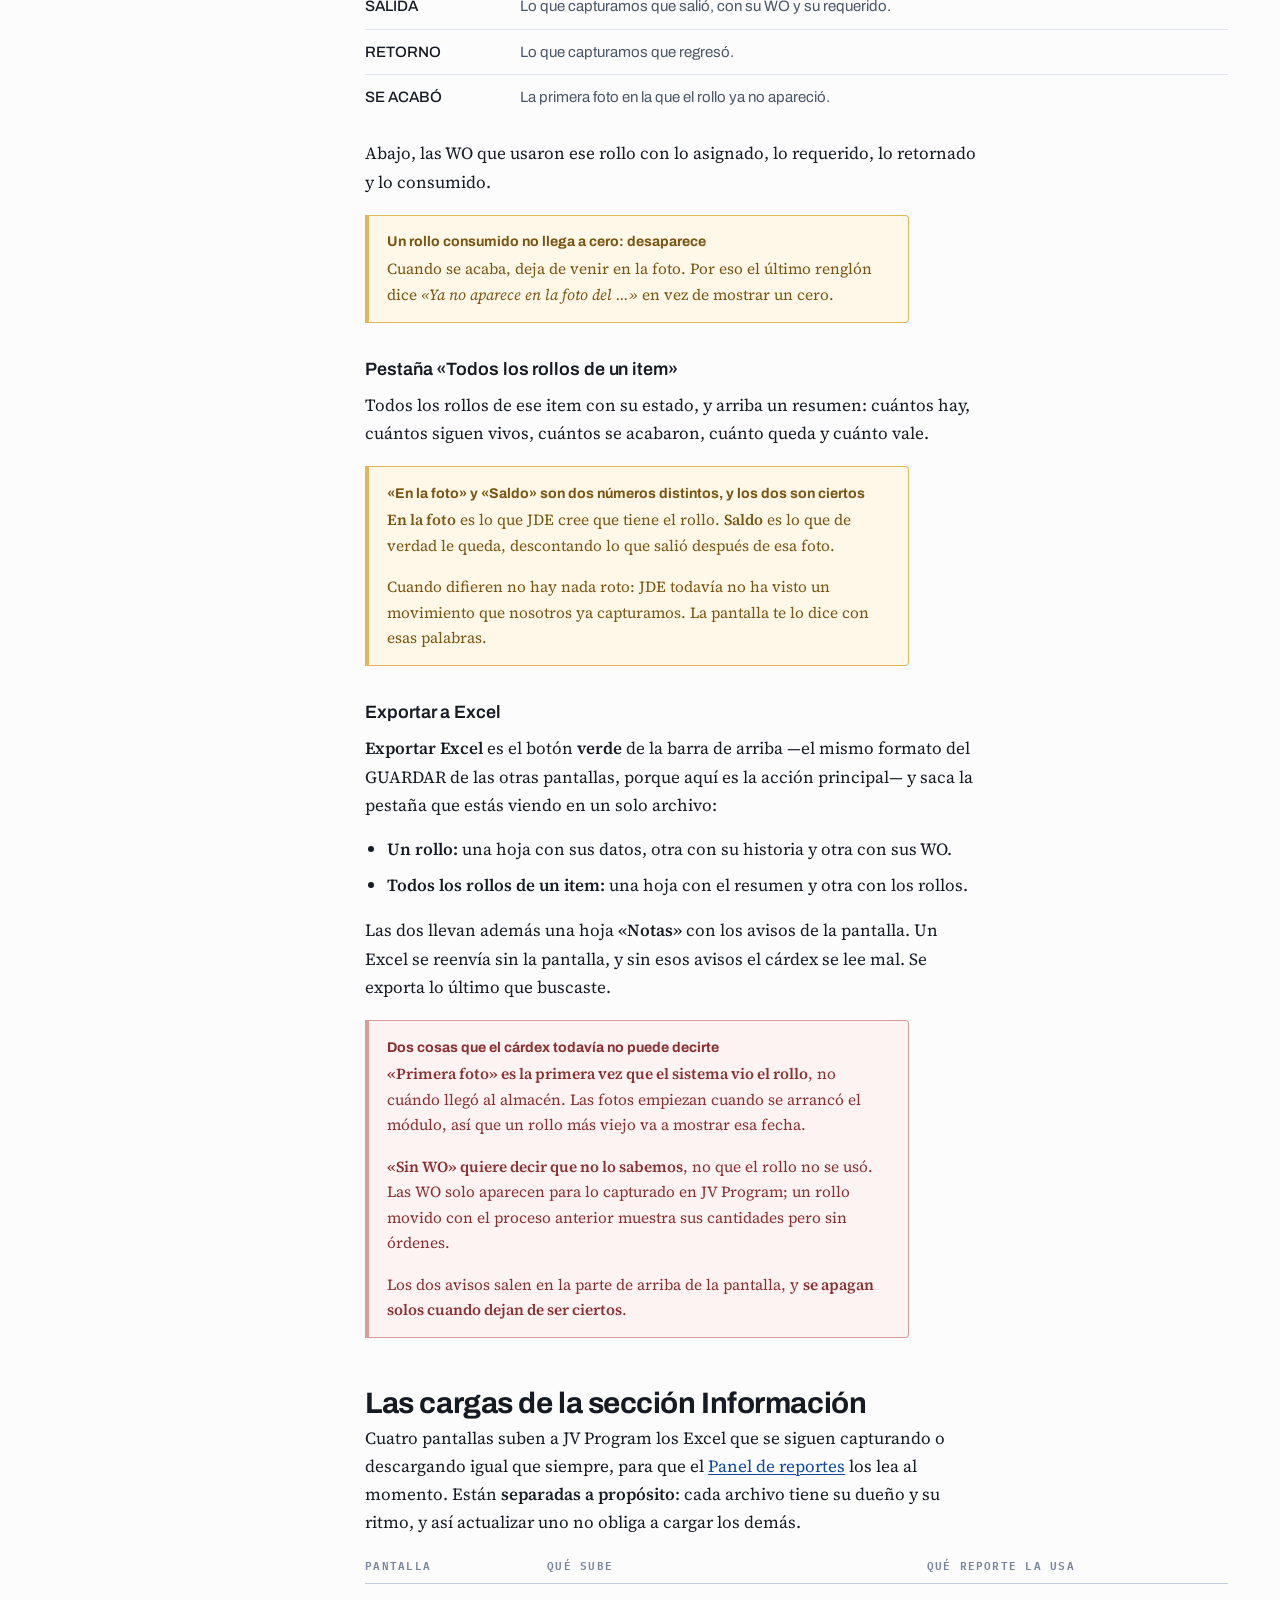
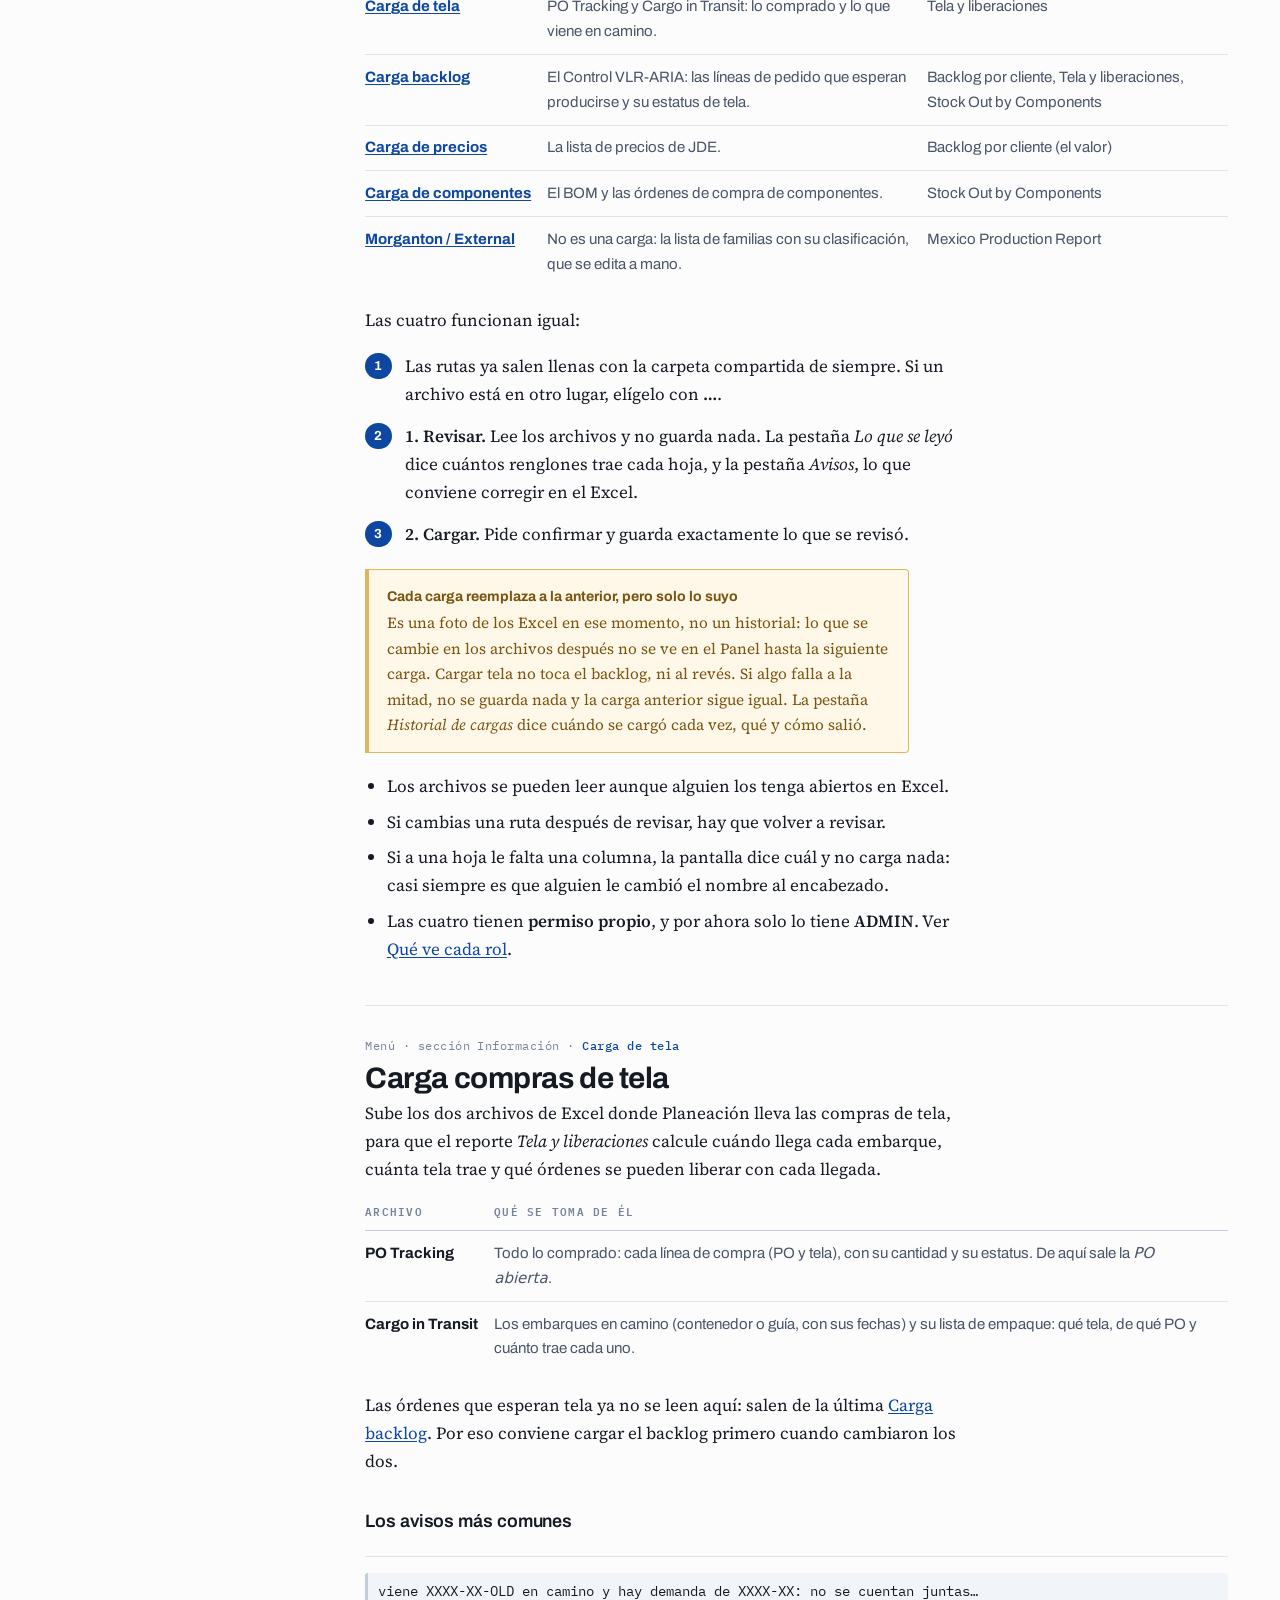
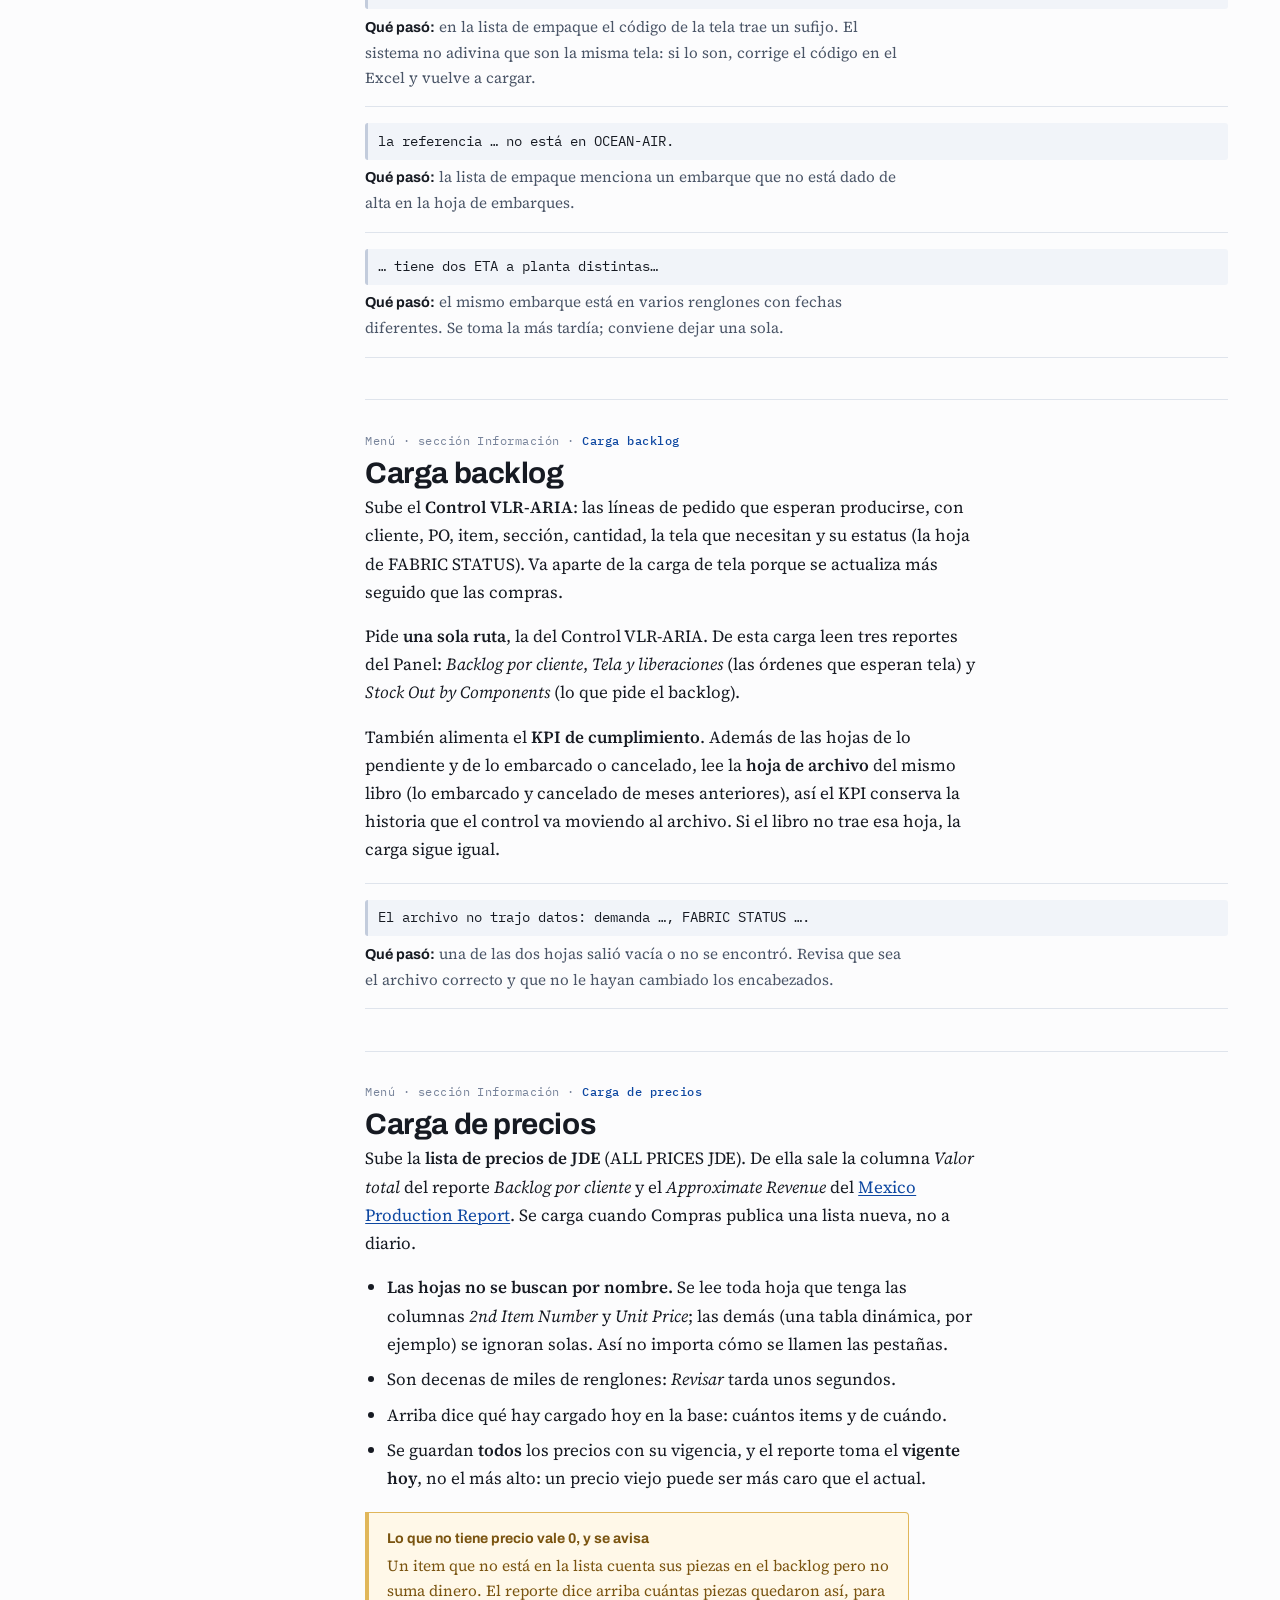
==== commit 6f8cf7d0: "Manual: Explosion de materiales, bloqueo de rechazadas, turnos fuera, permisos del Panel y Mexico Pr" ====
--- a/almacen.html
+++ b/almacen.html
@@ -640,6 +640,10 @@
     <p>Pide <strong>una sola ruta</strong>, la del Control VLR-ARIA. De esta carga leen tres
       reportes del Panel: <em>Backlog por cliente</em>, <em>Tela y liberaciones</em> (las órdenes
       que esperan tela) y <em>Stock Out by Components</em> (lo que pide el backlog).</p>
+    <p>También alimenta el <strong>KPI de cumplimiento</strong>. Además de las hojas de lo pendiente y de lo
+      embarcado o cancelado, lee la <strong>hoja de archivo</strong> del mismo libro (lo embarcado y cancelado de
+      meses anteriores), así el KPI conserva la historia que el control va moviendo al archivo. Si el libro no
+      trae esa hoja, la carga sigue igual.</p>
 
     <div class="mensajes">
       <div class="mensaje">
@@ -707,6 +711,14 @@
       <b>Una familia nueva cuenta como MORGANTON</b>
       <p>Mientras nadie la clasifique, el reporte la cuenta como MORGANTON y avisa arriba cuáles faltan. El cambio
         se ve en el reporte en el siguiente minuto.</p>
+    </div>
+    <div class="ojo">
+      <b>La regla va por familia, no por el cliente que se lee en el reporte</b>
+      <p>En la tabla REPAIR/SAMPLE del reporte los renglones llevan el nombre del <strong>cliente</strong>, pero
+        la familia de esas órdenes es <em>REPAIR/SAMPLE</em>. Para cambiar a un cliente de esa tabla, captura
+        Familia <strong>REPAIR/SAMPLE</strong>, <em>Solo para el cliente</em> con ese cliente, y la clasificación.
+        Una regla con el nombre del cliente en Familia no cambia nada. Si una regla «no hace nada», revisa primero
+        cuál es la familia de esas WO en el Master Plan.</p>
     </div>
   </div>
 
